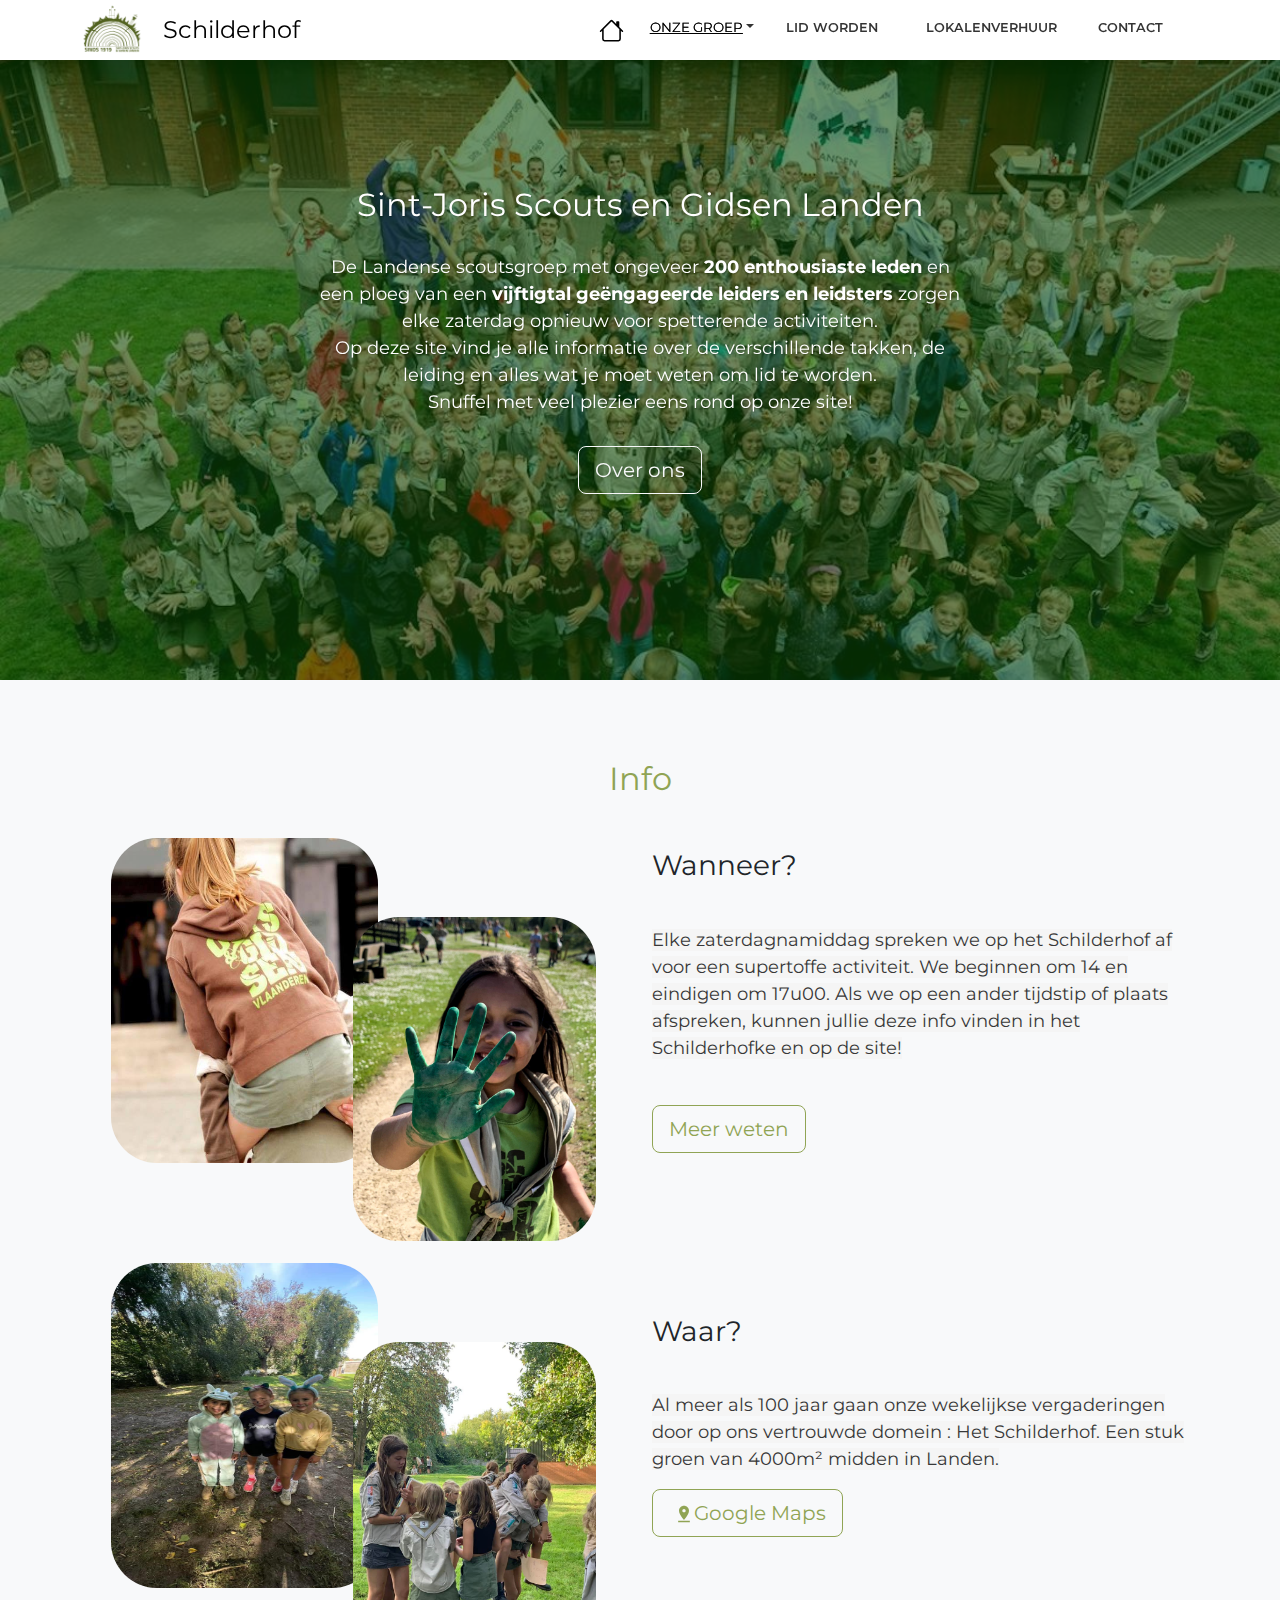
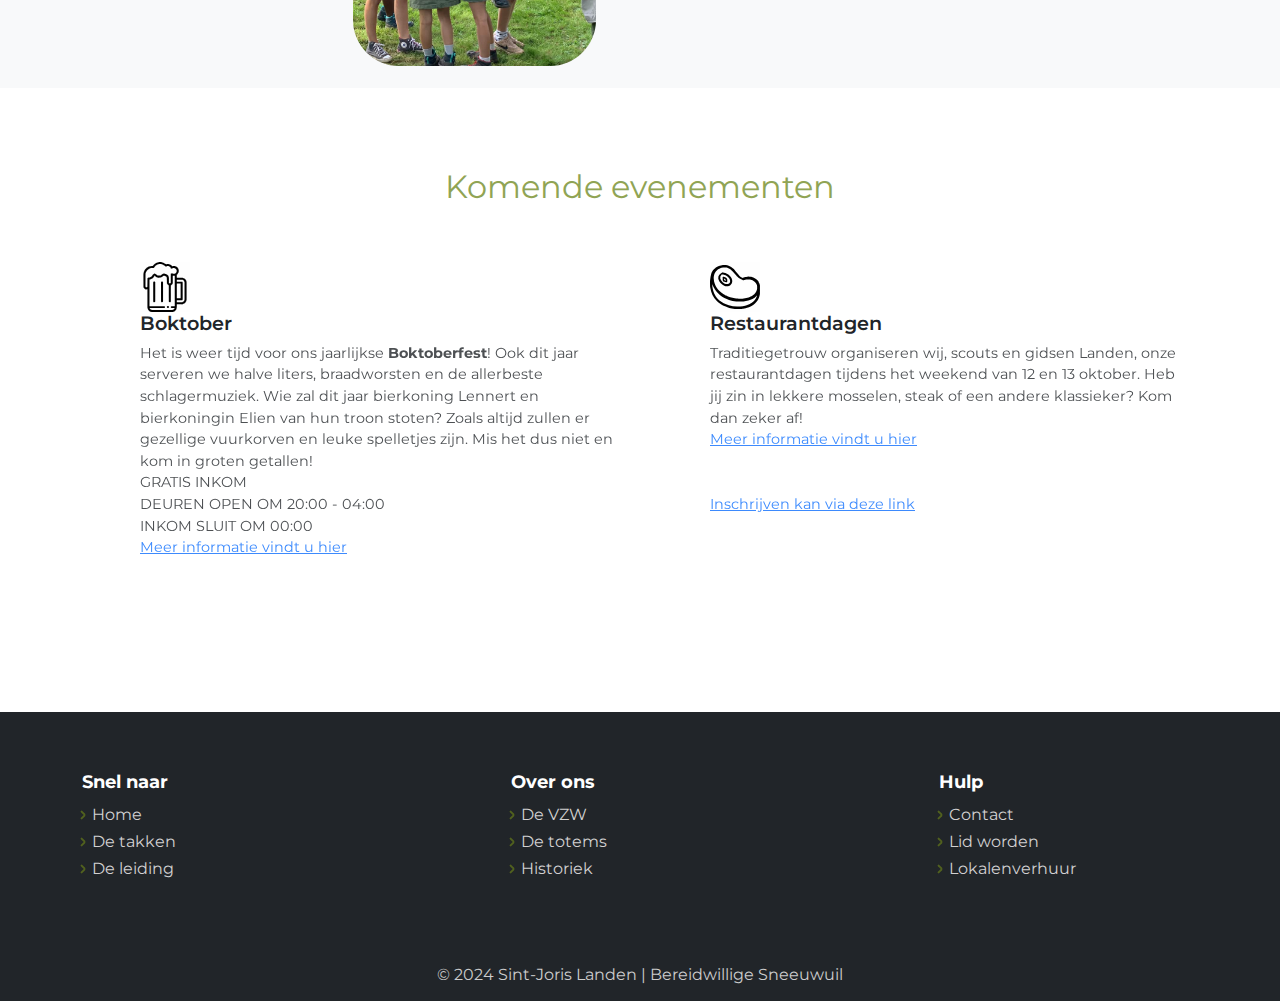
==== index.html @ 9e057d5a "Initial upload" ====
<!DOCTYPE html>
<html data-bs-theme="light" lang="en">

<head>
    <meta charset="utf-8">
    <meta name="viewport" content="width=device-width, initial-scale=1, maximum-scale=1, user-scalable=no">

    <title>Home - Schilderhof</title>
    <meta name="description" content="Landense Sint-Joris scouts">
    <link rel="icon" type="image/png" sizes="512x512" href="assets/img/Logos/cropped-Pictogram-site-groen-transparant-vierkant-2.png">
    <link rel="icon" type="image/png" sizes="512x512" href="assets/img/Logos/cropped-Pictogram-site-groen-transparant-vierkant-2.png">
    <link rel="stylesheet" href="assets/bootstrap/css/bootstrap.min.css">
    <link rel="stylesheet" href="assets/css/Montserrat.css">
    <link rel="stylesheet" href="assets/css/baguetteBox.min.css">
    <link rel="stylesheet" href="assets/css/schilderhof.css">
    <link rel="stylesheet" href="assets/css/vanilla-zoom.min.css">
</head>

<body>
    <nav class="navbar navbar-expand-lg fixed-top bg-body clean-navbar" style="width: 100%;">
        <div class="container"><button data-bs-toggle="collapse" class="navbar-toggler" data-bs-target="#navcol-1"><span class="visually-hidden">Toggle navigation</span><span class="navbar-toggler-icon"></span></button>
            <div class="collapse navbar-collapse d-flex flex-row m-auto align-items-xl-center" id="navcol-1" style="width: 99%;"><img id="logo" src="assets/img/Logos/cropped-Pictogram-site-groen-transparant-vierkant-2.png" width="71" height="60" style="width: 60px;height: 60px;"><a class="navbar-brand logo" href="index.html" id="Brand" style="padding-right: 0px;margin-right: 34px;padding-left: 6px;margin-left: 15px;">Schilderhof</a>
                <ul class="navbar-nav ms-auto">
                    <li class="nav-item" style="padding-right: 24px;transform: translateX(18px);"><a class="nav-link active" href="index.html">
                        <svg xmlns="http://www.w3.org/2000/svg" width="25" height="25" fill="currentColor" class="bi bi-house" viewBox="0 0 16 16">
                            <path d="M8.707 1.5a1 1 0 0 0-1.414 0L.646 8.146a.5.5 0 0 0 .708.708L2 8.207V13.5A1.5 1.5 0 0 0 3.5 15h9a1.5 1.5 0 0 0 1.5-1.5V8.207l.646.647a.5.5 0 0 0 .708-.708L13 5.793V2.5a.5.5 0 0 0-.5-.5h-1a.5.5 0 0 0-.5.5v1.293zM13 7.207V13.5a.5.5 0 0 1-.5.5h-9a.5.5 0 0 1-.5-.5V7.207l5-5z"/>
                        </svg> </a></li>

                    <li class="nav-item text-center d-flex align-items-xl-start" style="width: 140px;font-family: Montserrat, sans-serif;padding-right: 0px;text-shadow: 0px 0px rgb(0,0,0);">
                        <div class="nav-item dropdown" style="padding-right: 0px;"><a class="dropdown-toggle text-center pe-xl-0" aria-expanded="false" data-bs-toggle="dropdown" href="#" style="color: var(--bs-navbar-hover-color);width: 120px;height: 35.1875px;display: block;padding: 8px;font-family: Montserrat, sans-serif;text-shadow: 0px 0px var(--bs-navbar-active-color);--bs-body-font-weight: 400;">ONZE GROEP</a>
                            <div class="dropdown-menu"><a class="dropdown-item" href="over-ons.html">De groep</a><a class="dropdown-item" href="takken.html">De takken</a><a class="dropdown-item" href="leiding.html">De leiding</a><a class="dropdown-item" href="DeVZW.html">De VZW</a><a class="dropdown-item" href="historiek.html" style="color: rgb(33, 37, 41);">Historiek</a><a class="dropdown-item" href="totems.html">De Totems</a></div>
                        </div>
                    </li>
                    <li class="nav-item text-center" style="width: 140px;padding-right: 0px;"><a class="nav-link text-center d-flex" href="lidWorden.html" style="color: var(--bs-navbar-hover-color);font-family: Montserrat, sans-serif;">Lid worden</a></li>
                    <li class="nav-item" style="width: 140px;padding-right: 0px;"><a class="nav-link" href="lokalenverhuur.html" style="color: var(--bs-navbar-hover-color);">Lokalenverhuur</a></li>
                    <li class="nav-item" style="width: 140px;padding-right: 0px;padding-left: 32px;"><a class="nav-link" href="contact.html" style="color: var(--bs-navbar-hover-color);">Contact</a></li>
                </ul>
            </div>
        </div>
    </nav>
    <main class="page">
        <section id="mainSectionWithImage" class="clean-block clean-hero hide" style="color: rgba(9,71,4,0.59);opacity: 1;filter: blur(0px);background: url('assets/img/scenery/groepsfoto.jpg'); background-size: cover">
            <div class="text">
                <h2>Sint-Joris Scouts en Gidsen Landen</h2>
                <p style="--bs-body-color: var(--bs-body-bg);">De Landense scoutsgroep met ongeveer&nbsp;<strong>200 enthousiaste leden</strong>&nbsp;en een ploeg van een&nbsp;<strong>vijftigtal geëngageerde leiders en leidsters</strong>&nbsp;zorgen elke zaterdag opnieuw voor spetterende activiteiten.<br>Op deze site vind je alle informatie over de verschillende takken, de leiding en alles wat je moet weten om lid te worden.<br> Snuffel met veel plezier eens rond op onze site!</p>
                <a id="overOns" class="btn btn-outline-light btn-lg" role="button" href="over-ons.html">Over ons</a>
                <a id="info" class="btn btn-outline-light btn-lg" role="button" href="de-groep.html">Meer informatie over de groep</a>
            </div>
        </section>
        <section class="clean-block clean-info dark">
            <div class="container">
                <div class="block-heading">
                    <h2 class="turnGreenLogo" style="border-color: rgba(9,71,4,0.59);">Info</h2>
                    <p></p>
                </div>
                <div class="row align-items-center">
                    <div class="col-md-6"><img width="267" height="325" class="hide" src="assets/img/Mensen/fotoOpMekaar.jpg" style="z-index: 0;transform: translateX(29px);border-radius: 46px;"><img src="assets/img/Mensen/fotoVerf.jpg" style="width: auto;height: 324px;z-index: 100;transform: translateX(4px) translateY(78px) translateZ(1000px);border-radius: 46px;"></div>
                    <div class="col-md-6">
                        <h3>Wanneer?</h3>
                        <div>
                            <p style="font-size: 18px;"><br><span style="color: rgb(56, 56, 56); background-color: rgb(245, 245, 245);">Elke zaterdagnamiddag spreken we op het Schilderhof af voor een supertoffe activiteit. We beginnen om 14 en eindigen om 17u00. Als we op een ander tijdstip of plaats afspreken, kunnen jullie deze info vinden in het Schilderhofke en op de site!</span><br><br></p>
                        </div><a class="btn btn-outline-primary btn-lg turnSmoothGreen" role="button" href="over-ons.html">Meer weten</a>
                    </div>
                </div>
            </div>
        </section>
        <section class="clean-block clean-info dark">
            <div class="container">
                <div class="row align-items-center">
                    <div class="col-md-6"><img width="267" height="325" src="assets/img/scenery/domein1.jpg" style="z-index: 0;transform: translateX(29px);border-radius: 46px;"><img src="assets/img/scenery/domein2.jpg" style="width: auto;height: 324px;z-index: 100;transform: translateX(4px) translateY(78px) translateZ(1000px);border-radius: 46px;"></div>
                    <div class="col-md-6">
                        <h3>Waar?</h3>
                        <div>
                            <p style="font-size: 18px;"><br><span style="color: rgb(56, 56, 56); background-color: rgb(245, 245, 245);">Al meer als 100 jaar gaan onze wekelijkse vergaderingen door op ons vertrouwde domein : Het Schilderhof. Een stuk groen van 4000m² midden in Landen.</span></p>
                        </div><a class="btn btn-outline-primary btn-lg" role="button" href="https://maps.app.goo.gl/QR1M5pHHkNRDky6W9" target="_blank">&nbsp;<svg xmlns="http://www.w3.org/2000/svg" height="1em" viewBox="0 0 24 24" width="1em" fill="currentColor" style="transform: translateY(-1px);">
                                <path d="M0 0h24v24H0z" fill="none"></path>
                                <path d="M18 8c0-3.31-2.69-6-6-6S6 4.69 6 8c0 4.5 6 11 6 11s6-6.5 6-11zm-8 0c0-1.1.9-2 2-2s2 .9 2 2-.89 2-2 2c-1.1 0-2-.9-2-2zM5 20v2h14v-2H5z"></path>
                            </svg>Google Maps</a>
                    </div>
                </div>
            </div>
        </section>
        <section class="clean-block features">
            <div class="container">
                <div class="block-heading">
                    <h2 class="turnGreenLogo">Komende evenementen</h2>
                </div>
                <div class="row">
                    <div class="col-md-6 feature-box">
                        <div class="feature-icon-text">
                            <svg width="50" height="50" viewBox="0 0 512.000000 512.000000" xmlns="http://www.w3.org/2000/svg">
                                <g transform="translate(0.000000,512.000000) scale(0.100000,-0.100000)" fill="#fefefe" stroke="none">
                                    <path d="M0 2560 l0 -2560 590 0 590 0 0 9 c0 5 -15 12 -34 15 -19 4 -66 22
-104 42 l-70 34 -60 65 -61 64 -29 63 c-17 35 -35 90 -41 122 l-11 60 0 933 0
934 -37 -8 c-21 -4 -61 -7 -89 -6 l-52 1 -45 20 c-61 27 -123 86 -155 146
l-27 51 -3 655 -3 655 11 80 c15 105 57 226 111 322 l44 78 105 105 105 105
75 42 c135 76 300 122 442 123 l66 0 37 49 c56 77 174 181 260 230 86 50 207
96 278 106 26 4 47 11 47 16 l0 9 -970 0 -970 0 0 -2560z" />
                                    <path d="M2180 5111 c0 -5 21 -12 47 -16 63 -9 191 -57 262 -96 31 -17 85 -54
120 -82 l65 -50 62 16 c75 20 181 22 250 3 29 -7 79 -28 113 -46 l62 -33 60
-65 61 -65 74 13 74 13 80 -6 81 -5 75 -36 75 -36 64 -60 63 -61 31 -58 c17
-32 38 -89 47 -127 l16 -69 -6 -67 c-11 -119 -69 -240 -155 -323 l-41 -39 0
-158 0 -158 288 0 288 0 55 -16 c30 -9 80 -30 112 -47 l58 -30 59 -63 59 -63
29 -63 c17 -35 35 -90 41 -122 l11 -60 0 -881 0 -881 -11 -60 c-6 -32 -24 -87
-41 -122 l-29 -63 -59 -63 -59 -63 -58 -30 c-32 -17 -82 -38 -112 -47 l-55
-16 -288 0 -288 0 0 -168 c0 -93 -5 -195 -11 -228 -6 -32 -24 -87 -41 -122
l-29 -63 -61 -64 -60 -65 -70 -34 c-38 -20 -85 -38 -104 -42 -19 -3 -34 -10
-34 -15 l0 -9 885 0 885 0 0 2560 0 2560 -1470 0 -1470 0 0 -9z" />
                                    <path d="M1980 4920 c-213 -22 -402 -142 -524 -332 l-36 -58 -23 -4 c-12 -3
-80 -7 -152 -9 l-130 -5 -80 -26 c-44 -14 -109 -42 -144 -63 -83 -49 -195
-161 -244 -244 -21 -35 -50 -100 -65 -144 l-27 -80 -3 -687 -3 -687 30 -33 29
-33 51 0 51 0 27 28 28 27 5 440 5 440 26 26 27 26 93 14 94 14 71 35 71 34
51 51 c28 28 70 82 93 121 l42 71 39 26 39 25 55 5 55 5 43 -17 c24 -9 74 -41
112 -71 38 -31 94 -65 124 -77 l55 -22 95 0 95 0 55 22 c31 12 83 44 115 72
33 28 78 59 100 70 l40 20 86 0 86 0 75 -19 c42 -11 99 -32 128 -46 104 -53
176 -154 199 -279 l11 -60 0 -253 0 -254 14 -28 c35 -67 147 -67 182 0 l14 28
0 443 0 443 13 25 c7 14 27 33 46 42 l33 16 66 -25 67 -25 90 4 91 4 46 27
c25 15 64 48 87 73 l41 47 15 50 c18 62 19 149 1 200 -32 87 -104 159 -191
187 -22 8 -70 13 -107 13 l-67 -1 -70 -32 -69 -32 -30 7 c-36 7 -55 27 -76 78
-9 21 -30 56 -46 78 l-31 38 -64 32 -64 31 -75 0 -74 0 -57 -26 c-32 -14 -70
-26 -85 -26 l-28 0 -82 74 -82 75 -67 35 c-120 63 -269 90 -411 76z" />
                                    <path d="M3348 3335 l-3 -390 -24 -45 c-30 -57 -86 -116 -133 -141 l-38 -19 0
-823 0 -822 -13 -24 c-6 -14 -27 -34 -46 -45 l-34 -20 -36 20 c-19 10 -41 30
-48 44 l-13 25 0 822 0 823 -37 19 c-48 25 -104 84 -134 141 l-24 45 -5 305
-5 305 -20 40 c-35 70 -119 108 -263 119 l-72 5 -58 -50 c-63 -56 -168 -110
-252 -130 -30 -7 -91 -13 -135 -13 l-80 0 -75 23 c-86 26 -154 63 -224 121
l-48 40 -27 0 -26 0 -25 -47 c-13 -27 -63 -86 -110 -133 l-85 -86 -70 -36
c-65 -33 -133 -58 -197 -72 l-28 -6 0 -1370 0 -1370 766 0 766 0 29 -29 29
-29 0 -32 0 -32 -29 -29 -29 -29 -756 0 -756 0 0 -18 c0 -10 14 -40 32 -67
l32 -48 44 -28 c25 -16 61 -34 81 -41 l36 -13 1065 0 1065 0 40 18 c22 10 57
30 77 44 42 28 98 106 98 135 l0 18 -161 0 -161 0 -29 29 -29 29 0 32 0 32 29
29 29 29 171 0 171 0 0 1568 0 1567 -109 0 -110 0 -3 -390z m-1832 -259 l34
-34 0 -973 0 -974 -13 -24 c-6 -14 -27 -34 -46 -45 l-34 -20 -36 20 c-19 10
-41 30 -48 44 l-13 25 0 974 0 973 34 34 34 34 27 0 27 0 34 -34z m800 0 l34
-34 0 -973 0 -974 -13 -24 c-6 -14 -27 -34 -46 -45 l-34 -20 -36 20 c-19 10
-41 30 -48 44 l-13 25 0 974 0 973 34 34 34 34 27 0 27 0 34 -34z m605 -2505
l29 -29 0 -34 0 -34 -21 -23 c-11 -12 -32 -26 -45 -31 l-24 -10 -24 10 c-13 5
-34 19 -45 31 l-21 23 0 34 0 34 29 29 29 29 32 0 32 0 29 -29z" />
                                    <path d="M3760 3211 l0 -111 266 0 265 0 20 -10 c10 -6 26 -24 34 -40 l15 -29
0 -866 0 -866 -15 -29 c-8 -16 -24 -34 -34 -40 l-20 -10 -265 0 -266 0 0 -111
0 -111 288 4 287 3 67 33 67 33 32 40 c17 22 40 62 50 89 l19 50 0 915 0 915
-19 50 c-10 27 -33 67 -50 89 l-32 40 -67 33 -67 33 -287 3 -288 4 0 -111z" />
                                    <path d="M3760 2155 l0 -765 205 0 205 0 0 765 0 765 -205 0 -205 0 0 -765z" />
                                </g>
                                <g transform="translate(0.000000,512.000000) scale(0.100000,-0.100000)" fill="#000000" stroke="none">
                                    <path d="M1875 5105 c-90 -20 -185 -57 -271 -106 -85 -49 -203 -153 -259 -230
l-37 -49 -66 0 c-142 -1 -307 -47 -442 -123 l-75 -42 -105 -105 -105 -105 -44
-78 c-54 -96 -96 -217 -111 -322 l-11 -80 3 -665 3 -665 27 -51 c31 -59 94
-119 152 -144 55 -25 132 -34 184 -22 l42 10 0 -932 0 -932 11 -60 c6 -32 24
-87 41 -122 l29 -63 59 -63 59 -63 58 -30 c32 -17 82 -38 112 -47 l55 -16
1081 0 1081 0 55 16 c30 9 80 30 112 47 l58 30 59 63 59 63 29 63 c17 35 35
90 41 122 6 33 11 135 11 228 l0 168 288 0 288 0 55 16 c30 9 80 30 112 47
l58 30 59 63 59 63 29 63 c17 35 35 90 41 122 l11 60 0 891 0 891 -11 60 c-6
32 -24 87 -41 122 l-29 63 -59 63 -59 63 -58 30 c-32 17 -82 38 -112 47 l-55
16 -288 0 -288 0 0 148 0 148 41 39 c53 51 100 124 128 199 l22 59 5 76 6 76
-16 69 c-9 38 -30 95 -47 127 l-31 58 -63 61 -64 60 -76 37 -76 36 -94 5 -95
5 -60 -12 -60 -12 -60 64 -59 64 -62 33 c-82 44 -148 60 -245 60 l-80 0 -52
-15 -52 -16 -62 49 c-114 89 -240 148 -380 177 l-69 15 -117 -1 c-64 -1 -144
-7 -177 -14z m365 -216 c41 -11 104 -36 141 -55 l67 -35 82 -75 82 -74 38 0
38 0 56 26 56 25 66 0 67 0 63 -31 63 -31 30 -38 c17 -21 39 -58 49 -82 11
-24 26 -50 35 -57 8 -7 31 -16 51 -19 l37 -6 69 32 69 32 59 1 c32 0 76 -5 98
-12 117 -38 202 -152 204 -271 0 -25 -7 -68 -15 -96 l-15 -50 -41 -47 c-23
-25 -61 -58 -86 -73 l-46 -26 -78 -5 -79 -5 -75 28 -75 27 -37 -19 c-21 -10
-43 -29 -50 -43 l-13 -25 0 -443 0 -443 -14 -28 c-14 -26 -53 -51 -81 -51 -28
0 -67 25 -81 51 l-14 28 0 254 0 253 -11 60 c-23 125 -95 226 -199 279 -29 14
-86 35 -128 46 l-75 19 -96 0 -96 0 -40 -20 c-22 -11 -67 -42 -100 -70 -32
-28 -84 -60 -115 -72 l-55 -22 -85 0 -85 0 -55 22 c-30 12 -86 46 -124 77 -38
30 -88 62 -112 71 l-43 16 -64 -4 -65 -4 -39 -26 -40 -26 -42 -71 c-23 -39
-65 -93 -93 -121 l-51 -51 -71 -34 -71 -35 -94 -14 -93 -14 -27 -26 -26 -26
-5 -440 -5 -440 -28 -27 -27 -28 -41 0 -41 0 -29 33 -30 33 3 677 3 677 27 80
c38 112 91 197 174 279 83 84 169 137 279 173 l80 26 130 3 c72 2 140 6 152 9
l23 5 36 58 c70 110 166 199 273 255 81 43 165 68 251 76 91 9 163 3 250 -20z
m1320 -2731 l0 -1558 -171 0 -171 0 -29 -29 -29 -29 0 -42 0 -42 29 -29 29
-29 161 0 c89 0 161 -4 161 -8 0 -5 -14 -29 -30 -54 -32 -48 -79 -85 -145
-115 l-40 -18 -1055 0 -1055 0 -36 13 c-20 7 -56 25 -81 41 l-44 28 -32 48
c-18 27 -32 52 -32 57 l0 8 756 0 756 0 29 29 29 29 0 42 0 42 -29 29 -29 29
-766 0 -766 0 0 1360 0 1360 28 6 c64 14 132 39 197 72 l70 36 85 86 c47 47
97 106 110 133 l25 47 16 0 c9 0 39 -18 65 -40 70 -58 138 -95 224 -121 l75
-23 90 0 c50 0 115 6 145 13 84 20 191 75 250 128 l53 47 66 -2 c80 -3 155
-24 202 -54 19 -13 43 -41 54 -63 l20 -40 5 -305 5 -305 24 -45 c30 -57 86
-116 134 -141 l37 -19 0 -823 0 -822 13 -25 c7 -14 28 -34 48 -44 l35 -19 27
7 c14 3 39 17 54 30 l28 24 3 836 2 836 38 19 c47 25 103 84 133 141 l24 45 3
390 3 390 100 0 99 0 0 -1557z m832 1114 l67 -33 32 -40 c17 -22 40 -62 50
-89 l19 -50 0 -905 0 -905 -19 -50 c-10 -27 -33 -67 -50 -89 l-32 -40 -67 -33
-67 -33 -277 -3 -278 -4 0 101 0 101 266 0 265 0 20 10 c10 6 26 24 34 40 l15
29 0 876 0 876 -15 29 c-8 16 -24 34 -34 40 l-20 10 -265 0 -266 0 0 101 0
101 278 -4 277 -3 67 -33z m-232 -1117 l0 -755 -195 0 -195 0 0 755 0 755 195
0 195 0 0 -755z" />
                                    <path d="M1384 3086 l-34 -34 2 -997 3 -997 28 -24 c15 -13 40 -27 54 -30 l27
-7 35 19 c20 10 41 30 48 44 l13 25 0 984 0 983 -34 34 -34 34 -37 0 -37 0
-34 -34z" />
                                    <path d="M2184 3086 l-34 -34 2 -997 3 -997 28 -24 c15 -13 40 -27 54 -30 l27
-7 35 19 c20 10 41 30 48 44 l13 25 0 984 0 983 -34 34 -34 34 -37 0 -37 0
-34 -34z" />
                                    <path d="M2789 581 l-29 -29 0 -45 0 -44 26 -26 c46 -46 108 -44 153 4 l21 23
0 44 0 44 -29 29 -29 29 -42 0 -42 0 -29 -29z" />
                                </g>
                                <g transform="translate(0.000000,512.000000) scale(0.100000,-0.100000)" fill="#7e7e7e" stroke="none">
                                    <path d="M1808 5083 c7 -3 16 -2 19 1 4 3 -2 6 -13 5 l-19 -1 13 -5z" />
                                    <path d="M2298 5083 c7 -3 16 -2 19 1 4 3 -2 6 -13 5 l-19 -1 13 -5z" />
                                    <path d="M1748 5063 c7 -3 16 -2 19 1 4 3 -2 6 -13 5 l-19 -1 13 -5z" />
                                    <path d="M1700 5050 l-15 -10 18 0 c9 0 17 5 17 10 0 12 -1 12 -20 0z" />
                                    <path d="M1868 4893 c7 -3 16 -2 19 1 4 3 -2 6 -13 5 l-19 -1 13 -5z" />
                                    <path d="M2978 4893 c7 -3 16 -2 19 1 4 3 -2 6 -13 5 l-19 -1 13 -5z" />
                                    <path d="M2667 4879 c7 -7 15 -10 18 -7 3 3 -2 9 -12 12 l-18 7 12 -12z" />
                                    <path d="M1808 4873 c7 -3 16 -2 19 1 4 3 -2 6 -13 5 l-19 -1 13 -5z" />
                                    <path d="M1414 4848 l-19 -23 23 19 c21 18 27 26 19 26 -2 0 -12 -10 -23 -22z" />
                                    <path d="M2410 4826 c0 -2 7 -9 15 -16 l15 -12 0 10 c0 5 -7 12 -15 16 -8 3
-15 4 -15 2z" />
                                    <path d="M3180 4796 c0 -2 8 -10 18 -17 l17 -14 -14 18 c-13 16 -21 21 -21 13z" />
                                    <path d="M1238 4713 c12 -2 32 -2 45 0 12 2 2 4 -23 4 -25 0 -35 -2 -22 -4z" />
                                    <path d="M3388 4703 c7 -3 16 -2 19 1 4 3 -2 6 -13 5 l-19 -1 13 -5z" />
                                    <path d="M3528 4703 c7 -3 16 -2 19 1 4 3 -2 6 -13 5 l-19 -1 13 -5z" />
                                    <path d="M1058 4693 c7 -3 16 -2 19 1 4 3 -2 6 -13 5 l-19 -1 13 -5z" />
                                    <path d="M2970 4686 c0 -2 7 -6 15 -10 8 -3 15 -1 15 4 0 6 -7 10 -15 10 -8 0
-15 -2 -15 -4z" />
                                    <path d="M2590 4676 c0 -2 7 -9 15 -16 l15 -12 0 10 c0 5 -7 12 -15 16 -8 3
-15 4 -15 2z" />
                                    <path d="M2678 4653 c7 -3 16 -2 19 1 4 3 -2 6 -13 5 l-19 -1 13 -5z" />
                                    <path d="M880 4640 c-8 -5 -12 -11 -9 -14 2 -3 11 -1 19 4 8 5 12 11 9 14 -2
3 -11 1 -19 -4z" />
                                    <path d="M3830 4546 c0 -2 8 -10 18 -17 l17 -14 -14 18 c-13 16 -21 21 -21 13z" />
                                    <path d="M1218 4513 c7 -3 16 -2 19 1 4 3 -2 6 -13 5 l-19 -1 13 -5z" />
                                    <path d="M1278 4513 c6 -2 18 -2 25 0 6 3 1 5 -13 5 -14 0 -19 -2 -12 -5z" />
                                    <path d="M1388 4513 c7 -3 16 -2 19 1 4 3 -2 6 -13 5 l-19 -1 13 -5z" />
                                    <path d="M649 4483 l-14 -18 18 14 c9 7 17 15 17 17 0 8 -8 3 -21 -13z" />
                                    <path d="M3330 4480 c0 -5 7 -7 15 -4 8 4 15 8 15 10 0 2 -7 4 -15 4 -8 0 -15
-4 -15 -10z" />
                                    <path d="M3180 4460 c0 -8 50 -24 56 -18 2 2 -10 9 -26 15 -17 6 -30 8 -30 3z" />
                                    <path d="M890 4420 c-8 -5 -12 -12 -9 -15 4 -3 12 1 19 10 14 17 11 19 -10 5z" />
                                    <path d="M829 4373 l-14 -18 18 14 c9 7 17 15 17 17 0 8 -8 3 -21 -13z" />
                                    <path d="M3761 4214 l1 -19 5 13 c3 7 2 16 -1 19 -3 4 -6 -2 -5 -13z" />
                                    <path d="M3751 4134 l1 -19 5 13 c3 7 2 16 -1 19 -3 4 -6 -2 -5 -13z" />
                                    <path d="M3941 4074 l1 -19 5 13 c3 7 2 16 -1 19 -3 4 -6 -2 -5 -13z" />
                                    <path d="M371 4004 l1 -19 5 13 c3 7 2 16 -1 19 -3 4 -6 -2 -5 -13z" />
                                    <path d="M561 3934 l1 -19 5 13 c3 7 2 16 -1 19 -3 4 -6 -2 -5 -13z" />
                                    <path d="M3328 3933 c7 -3 16 -2 19 1 4 3 -2 6 -13 5 l-19 -1 13 -5z" />
                                    <path d="M1438 3903 c7 -3 16 -2 19 1 4 3 -2 6 -13 5 l-19 -1 13 -5z" />
                                    <path d="M2628 3883 c7 -3 16 -2 19 1 4 3 -2 6 -13 5 l-19 -1 13 -5z" />
                                    <path d="M2259 3853 l-14 -18 18 14 c9 7 17 15 17 17 0 8 -8 3 -21 -13z" />
                                    <path d="M3155 3435 c0 -242 1 -340 2 -217 2 123 2 321 0 440 -1 119 -2 19 -2
-223z" />
                                    <path d="M555 3220 c0 -344 1 -484 2 -312 2 171 2 453 0 625 -1 171 -2 31 -2
-313z" />
                                    <path d="M355 3220 c0 -338 1 -477 2 -307 2 169 2 445 0 615 -1 169 -2 30 -2
-308z" />
                                    <path d="M3762 3663 c2 -161 6 -143 10 50 2 59 0 107 -4 107 -5 0 -7 -71 -6
-157z" />
                                    <path d="M3352 3368 c1 -200 4 -307 5 -238 7 315 7 600 1 600 -5 0 -7 -163 -6
-362z" />
                                    <path d="M3558 2728 c1 -552 3 -1257 5 -1568 1 -311 3 140 5 1003 1 862 -1
1567 -5 1567 -5 0 -7 -451 -5 -1002z" />
                                    <path d="M2886 3705 c4 -8 11 -15 16 -15 l10 0 -12 15 c-7 8 -14 15 -16 15 -2
0 -1 -7 2 -15z" />
                                    <path d="M2640 3670 c0 -5 4 -10 10 -10 5 0 26 -14 47 -32 l38 -32 -30 33
c-16 18 -38 37 -47 42 l-18 10 0 -11z" />
                                    <path d="M2906 3665 c4 -8 8 -15 10 -15 2 0 4 7 4 15 0 8 -4 15 -10 15 -5 0
-7 -7 -4 -15z" />
                                    <path d="M2190 3570 l-15 -10 18 0 c9 0 17 5 17 10 0 12 -1 12 -20 0z" />
                                    <path d="M2098 3533 c7 -3 16 -2 19 1 4 3 -2 6 -13 5 l-19 -1 13 -5z" />
                                    <path d="M2048 3523 c7 -3 16 -2 19 1 4 3 -2 6 -13 5 l-19 -1 13 -5z" />
                                    <path d="M4378 3493 c7 -3 16 -2 19 1 4 3 -2 6 -13 5 l-19 -1 13 -5z" />
                                    <path d="M2754 3235 c0 -126 2 -177 3 -112 2 65 2 168 0 230 -1 62 -3 9 -3
-118z" />
                                    <path d="M2954 3220 c0 -124 2 -174 3 -112 2 61 2 163 0 225 -1 61 -3 11 -3
-113z" />
                                    <path d="M765 3020 c0 -228 1 -322 2 -208 2 115 2 301 0 415 -1 115 -2 21 -2
-207z" />
                                    <path d="M4620 3356 c0 -2 8 -10 18 -17 l17 -14 -14 18 c-13 16 -21 21 -21 13z" />
                                    <path d="M1048 3343 c7 -3 16 -2 19 1 4 3 -2 6 -13 5 l-19 -1 13 -5z" />
                                    <path d="M962 1963 c2 -753 4 -1147 5 -878 7 1296 7 2245 1 2245 -5 0 -7 -615
-6 -1367z" />
                                    <path d="M3764 3210 c0 -58 1 -81 3 -52 2 28 2 76 0 105 -2 28 -3 5 -3 -53z" />
                                    <path d="M4660 3306 c0 -2 8 -10 18 -17 l17 -14 -14 18 c-13 16 -21 21 -21 13z" />
                                    <path d="M4370 3286 c0 -2 7 -6 15 -10 8 -3 15 -1 15 4 0 6 -7 10 -15 10 -8 0
-15 -2 -15 -4z" />
                                    <path d="M4716 3205 c4 -8 8 -15 10 -15 2 0 4 7 4 15 0 8 -4 15 -10 15 -5 0
-7 -7 -4 -15z" />
                                    <path d="M4288 3103 c7 -3 16 -2 19 1 4 3 -2 6 -13 5 l-19 -1 13 -5z" />
                                    <path d="M1355 2065 c0 -533 1 -750 2 -482 2 269 2 705 0 970 -1 265 -2 46 -2
-488z" />
                                    <path d="M1555 2065 c0 -533 1 -750 2 -482 2 269 2 705 0 970 -1 265 -2 46 -2
-488z" />
                                    <path d="M2155 2065 c0 -533 1 -750 2 -482 2 269 2 705 0 970 -1 265 -2 46 -2
-488z" />
                                    <path d="M2355 2065 c0 -533 1 -750 2 -482 2 269 2 705 0 970 -1 265 -2 46 -2
-488z" />
                                    <path d="M4565 2155 c0 -484 1 -683 2 -443 2 240 2 636 0 880 -1 244 -2 47 -2
-437z" />
                                    <path d="M4365 2155 c0 -478 1 -676 2 -438 2 237 2 629 0 870 -1 241 -2 47 -2
-432z" />
                                    <path d="M4765 2155 c0 -478 1 -676 2 -438 2 237 2 629 0 870 -1 241 -2 47 -2
-432z" />
                                    <path d="M3765 2155 c0 -418 1 -588 2 -377 2 211 2 553 0 760 -1 207 -2 35 -2
-383z" />
                                    <path d="M4165 2155 c0 -418 1 -588 2 -377 2 211 2 553 0 760 -1 207 -2 35 -2
-383z" />
                                    <path d="M2810 2836 c0 -2 8 -10 18 -17 l17 -14 -14 18 c-13 16 -21 21 -21 13z" />
                                    <path d="M2948 2213 c1 -291 3 -661 5 -823 1 -162 3 75 5 528 1 452 -1 822 -5
822 -5 0 -7 -237 -5 -527z" />
                                    <path d="M3152 1918 c2 -453 4 -690 5 -528 7 771 7 1350 1 1350 -5 0 -7 -370
-6 -822z" />
                                    <path d="M430 2416 c0 -2 8 -10 18 -17 l17 -14 -14 18 c-13 16 -21 21 -21 13z" />
                                    <path d="M758 1743 c1 -329 3 -746 5 -928 1 -181 3 87 5 598 1 510 -1 927 -5
927 -5 0 -7 -269 -5 -597z" />
                                    <path d="M4551 1224 l1 -19 5 13 c3 7 2 16 -1 19 -3 4 -6 -2 -5 -13z" />
                                    <path d="M3764 1100 c0 -58 1 -81 3 -52 2 28 2 76 0 105 -2 28 -3 5 -3 -53z" />
                                    <path d="M4716 1105 c-3 -8 -1 -15 4 -15 6 0 10 7 10 15 0 8 -2 15 -4 15 -2 0
-6 -7 -10 -15z" />
                                    <path d="M1536 1065 c-3 -8 -1 -15 4 -15 6 0 10 7 10 15 0 8 -2 15 -4 15 -2 0
-6 -7 -10 -15z" />
                                    <path d="M2336 1065 c-3 -8 -1 -15 4 -15 6 0 10 7 10 15 0 8 -2 15 -4 15 -2 0
-6 -7 -10 -15z" />
                                    <path d="M3136 1065 c-3 -8 -1 -15 4 -15 6 0 10 7 10 15 0 8 -2 15 -4 15 -2 0
-6 -7 -10 -15z" />
                                    <path d="M4390 1035 l-25 -14 15 0 c18 -1 46 16 40 23 -3 2 -16 -2 -30 -9z" />
                                    <path d="M4669 1013 l-14 -18 18 14 c9 7 17 15 17 17 0 8 -8 3 -21 -13z" />
                                    <path d="M4629 963 l-14 -18 18 14 c9 7 17 15 17 17 0 8 -8 3 -21 -13z" />
                                    <path d="M4589 923 l-14 -18 18 14 c9 7 17 15 17 17 0 8 -8 3 -21 -13z" />
                                    <path d="M4378 813 c7 -3 16 -2 19 1 4 3 -2 6 -13 5 l-19 -1 13 -5z" />
                                    <path d="M3764 645 c0 -88 2 -123 3 -77 2 46 2 118 0 160 -1 42 -3 5 -3 -83z" />
                                    <path d="M2760 466 c0 -2 7 -9 15 -16 l15 -13 -6 17 c-3 9 -10 16 -15 16 -5 0
-9 -2 -9 -4z" />
                                    <path d="M3185 430 c10 -11 20 -20 23 -20 3 0 -3 9 -13 20 -10 11 -20 20 -23
20 -3 0 3 -9 13 -20z" />
                                    <path d="M800 305 c0 -8 4 -15 10 -15 5 0 7 7 4 15 -4 8 -8 15 -10 15 -2 0 -4
-7 -4 -15z" />
                                    <path d="M3716 305 c-3 -8 -1 -15 4 -15 6 0 10 7 10 15 0 8 -2 15 -4 15 -2 0
-6 -7 -10 -15z" />
                                    <path d="M1110 240 c0 -9 39 -25 46 -18 2 3 -7 10 -21 16 l-25 12 0 -10z" />
                                    <path d="M3400 240 c-8 -5 -12 -11 -9 -14 2 -3 11 -1 19 4 8 5 12 11 9 14 -2
3 -11 1 -19 -4z" />
                                    <path d="M840 226 c0 -2 8 -10 18 -17 l17 -14 -14 18 c-13 16 -21 21 -21 13z" />
                                    <path d="M3669 213 l-14 -18 18 14 c16 13 21 21 13 21 -2 0 -10 -8 -17 -17z" />
                                    <path d="M880 176 c0 -2 8 -10 18 -17 l17 -14 -14 18 c-13 16 -21 21 -21 13z" />
                                    <path d="M3629 163 l-14 -18 18 14 c16 13 21 21 13 21 -2 0 -10 -8 -17 -17z" />
                                    <path d="M3589 123 l-14 -18 18 14 c16 13 21 21 13 21 -2 0 -10 -8 -17 -17z" />
                                    <path d="M3378 13 c7 -3 16 -2 19 1 4 3 -2 6 -13 5 l-19 -1 13 -5z" />
                                </g>
                                <g transform="translate(0.000000,512.000000) scale(0.100000,-0.100000)" fill="#ececec" stroke="none">
                                    <path d="M1925 5110 l-6 -10 15 6 c18 7 21 14 7 14 -6 0 -13 -4 -16 -10z" />
                                    <path d="M1825 5090 l-6 -10 15 6 c18 7 21 14 7 14 -6 0 -13 -4 -16 -10z" />
                                    <path d="M2270 5096 c0 -2 7 -7 16 -10 l15 -6 -6 10 c-6 10 -25 14 -25 6z" />
                                    <path d="M1710 5049 c0 -5 5 -7 10 -4 6 3 10 8 10 11 0 2 -4 4 -10 4 -5 0 -10
-5 -10 -11z" />
                                    <path d="M2495 5000 c3 -5 11 -10 16 -10 6 0 7 5 4 10 -3 6 -11 10 -16 10 -6
0 -7 -4 -4 -10z" />
                                    <path d="M1540 4960 c-14 -11 -20 -20 -15 -20 6 0 21 9 35 20 14 11 21 20 15
20 -5 0 -21 -9 -35 -20z" />
                                    <path d="M2545 4970 c3 -5 11 -10 16 -10 6 0 7 5 4 10 -3 6 -11 10 -16 10 -6
0 -7 -4 -4 -10z" />
                                    <path d="M1485 4920 c-3 -5 -2 -10 4 -10 5 0 13 5 16 10 3 6 2 10 -4 10 -5 0
-13 -4 -16 -10z" />
                                    <path d="M2028 4913 c7 -3 16 -2 19 1 4 3 -2 6 -13 5 l-19 -1 13 -5z" />
                                    <path d="M2078 4913 c6 -2 18 -2 25 0 6 3 1 5 -13 5 -14 0 -19 -2 -12 -5z" />
                                    <path d="M2625 4910 c3 -5 11 -10 16 -10 6 0 7 5 4 10 -3 6 -11 10 -16 10 -6
0 -7 -4 -4 -10z" />
                                    <path d="M1890 4900 l-15 -10 12 0 c6 0 15 5 18 10 8 12 4 12 -15 0z" />
                                    <path d="M2217 4899 c7 -7 15 -10 18 -7 3 3 -2 9 -12 12 l-18 7 12 -12z" />
                                    <path d="M3025 4880 c3 -5 11 -10 16 -10 6 0 7 5 4 10 -3 6 -11 10 -16 10 -6
0 -7 -4 -4 -10z" />
                                    <path d="M3155 4810 c3 -5 11 -10 16 -10 6 0 7 5 4 10 -3 6 -11 10 -16 10 -6
0 -7 -4 -4 -10z" />
                                    <path d="M1367 4803 c-4 -3 -7 -11 -7 -17 l0 -10 12 12 c6 6 9 14 7 17 -3 3
-9 2 -12 -2z" />
                                    <path d="M2465 4780 c3 -5 11 -10 16 -10 6 0 7 5 4 10 -3 6 -11 10 -16 10 -6
0 -7 -4 -4 -10z" />
                                    <path d="M1580 4735 l-12 -15 10 0 c5 0 15 7 22 15 l12 15 -10 0 c-5 0 -15 -7
-22 -15z" />
                                    <path d="M2545 4710 c21 -22 44 -40 49 -40 6 0 -8 18 -29 40 -21 22 -44 40
-49 40 -6 0 8 -18 29 -40z" />
                                    <path d="M1155 4710 l-6 -10 15 6 c18 7 21 14 7 14 -6 0 -13 -4 -16 -10z" />
                                    <path d="M1085 4700 l-6 -10 15 6 c18 7 21 14 7 14 -6 0 -13 -4 -16 -10z" />
                                    <path d="M1540 4695 c-7 -9 -11 -18 -8 -20 3 -3 11 1 18 10 7 9 11 18 8 20 -3
3 -11 -1 -18 -10z" />
                                    <path d="M2843 4703 c4 -3 10 -3 14 0 3 4 0 7 -7 7 -7 0 -10 -3 -7 -7z" />
                                    <path d="M2878 4703 c7 -3 16 -2 19 1 4 3 -2 6 -13 5 l-19 -1 13 -5z" />
                                    <path d="M1035 4690 l-6 -10 15 6 c18 7 21 14 7 14 -6 0 -13 -4 -16 -10z" />
                                    <path d="M3303 4693 c-13 -2 -23 -9 -23 -14 l0 -10 23 6 c12 4 26 11 32 16 l9
9 -9 -1 c-6 -1 -20 -4 -32 -6z" />
                                    <path d="M3590 4697 c0 -3 15 -10 32 -16 18 -6 28 -7 23 -2 -12 10 -55 25 -55
18z" />
                                    <path d="M2990 4681 c0 -10 30 -24 37 -17 3 2 -5 9 -16 16 l-21 11 0 -10z" />
                                    <path d="M965 4670 c-3 -5 -2 -10 4 -10 5 0 13 5 16 10 3 6 2 10 -4 10 -5 0
-13 -4 -16 -10z" />
                                    <path d="M2610 4660 c0 -5 5 -10 11 -10 5 0 7 5 4 10 -3 6 -8 10 -11 10 -2 0
-4 -4 -4 -10z" />
                                    <path d="M890 4639 c0 -5 5 -7 10 -4 6 3 10 8 10 11 0 2 -4 4 -10 4 -5 0 -10
-5 -10 -11z" />
                                    <path d="M865 4630 c-3 -5 -1 -10 4 -10 6 0 11 5 11 10 0 6 -2 10 -4 10 -3 0
-8 -4 -11 -10z" />
                                    <path d="M805 4600 c-3 -5 -2 -10 4 -10 5 0 13 5 16 10 3 6 2 10 -4 10 -5 0
-13 -4 -16 -10z" />
                                    <path d="M3090 4601 c0 -5 5 -13 10 -16 6 -3 10 -2 10 4 0 5 -4 13 -10 16 -5
3 -10 2 -10 -4z" />
                                    <path d="M740 4560 c-14 -11 -20 -20 -15 -20 6 0 21 9 35 20 14 11 21 20 15
20 -5 0 -21 -9 -35 -20z" />
                                    <path d="M1425 4540 c-10 -11 -13 -20 -8 -20 13 0 38 29 31 35 -3 3 -13 -4
-23 -15z" />
                                    <path d="M685 4520 c-3 -5 -2 -10 4 -10 5 0 13 5 16 10 3 6 2 10 -4 10 -5 0
-13 -4 -16 -10z" />
                                    <path d="M1160 4510 l-15 -10 12 0 c6 0 15 5 18 10 8 12 4 12 -15 0z" />
                                    <path d="M1347 4509 c7 -7 15 -10 18 -7 3 3 -2 9 -12 12 l-18 7 12 -12z" />
                                    <path d="M3140 4514 c0 -14 41 -67 47 -60 3 2 0 11 -6 18 -7 7 -18 22 -26 33
-8 11 -15 15 -15 9z" />
                                    <path d="M3860 4515 c0 -5 9 -21 20 -35 11 -14 20 -20 20 -15 0 6 -9 21 -20
35 -11 14 -20 21 -20 15z" />
                                    <path d="M3373 4500 c-13 -5 -23 -11 -23 -14 0 -7 40 6 46 15 6 10 6 10 -23
-1z" />
                                    <path d="M3438 4503 c7 -3 16 -2 19 1 4 3 -2 6 -13 5 l-19 -1 13 -5z" />
                                    <path d="M3537 4500 c4 -4 19 -11 32 -15 l24 -7 -7 10 c-3 5 -17 12 -32 15
-14 2 -22 1 -17 -3z" />
                                    <path d="M1030 4480 l-15 -10 12 0 c6 0 15 5 18 10 8 12 4 12 -15 0z" />
                                    <path d="M3314 4475 c-10 -8 -14 -14 -9 -15 15 0 40 18 34 24 -3 3 -14 -1 -25
-9z" />
                                    <path d="M3620 4460 c14 -11 30 -20 35 -20 6 0 -1 9 -15 20 -14 11 -29 20 -35
20 -5 0 1 -9 15 -20z" />
                                    <path d="M3690 4401 c0 -5 5 -13 10 -16 6 -3 10 -2 10 4 0 5 -4 13 -10 16 -5
3 -10 2 -10 -4z" />
                                    <path d="M3920 4405 c1 -6 7 -21 16 -35 l15 -25 -7 25 c-3 14 -10 29 -15 35
l-9 9 0 -9z" />
                                    <path d="M547 4383 c-4 -3 -7 -11 -7 -17 l0 -10 12 12 c6 6 9 14 7 17 -3 3 -9
2 -12 -2z" />
                                    <path d="M795 4350 c-3 -5 -2 -10 4 -10 5 0 13 5 16 10 3 6 2 10 -4 10 -5 0
-13 -4 -16 -10z" />
                                    <path d="M506 4324 c-10 -14 -16 -28 -13 -30 2 -3 12 7 21 22 10 14 16 28 13
30 -2 3 -12 -7 -21 -22z" />
                                    <path d="M3956 4277 c3 -10 9 -15 12 -12 3 3 0 11 -7 18 l-12 12 7 -18z" />
                                    <path d="M717 4273 c-4 -3 -7 -11 -7 -17 l0 -10 12 12 c6 6 9 14 7 17 -3 3 -9
2 -12 -2z" />
                                    <path d="M467 4263 c-4 -3 -7 -11 -7 -17 l0 -10 12 12 c6 6 9 14 7 17 -3 3 -9
2 -12 -2z" />
                                    <path d="M427 4183 c-4 -3 -7 -11 -7 -17 l0 -10 12 12 c6 6 9 14 7 17 -3 3 -9
2 -12 -2z" />
                                    <path d="M3755 4159 c-4 -6 -5 -12 -2 -15 2 -3 7 2 10 11 7 17 1 20 -8 4z" />
                                    <path d="M3960 4160 c0 -7 3 -10 7 -7 3 4 3 10 0 14 -4 3 -7 0 -7 -7z" />
                                    <path d="M400 4116 c-15 -39 -12 -46 6 -13 9 16 13 31 10 34 -3 3 -10 -6 -16
-21z" />
                                    <path d="M3946 4093 l-7 -18 12 12 c7 7 10 15 7 18 -3 3 -9 -2 -12 -12z" />
                                    <path d="M597 4073 c-10 -16 -26 -86 -18 -77 11 12 32 76 27 81 -2 3 -6 1 -9
-4z" />
                                    <path d="M3717 4063 c-4 -3 -7 -11 -7 -17 l0 -10 12 12 c6 6 9 14 7 17 -3 3
-9 2 -12 -2z" />
                                    <path d="M375 4029 c-4 -6 -5 -12 -2 -15 2 -3 7 2 10 11 7 17 1 20 -8 4z" />
                                    <path d="M3670 4005 c-13 -14 -19 -25 -13 -25 12 0 48 38 41 45 -2 3 -15 -6
-28 -20z" />
                                    <path d="M3907 3993 c-4 -3 -7 -11 -7 -17 l0 -10 12 12 c6 6 9 14 7 17 -3 3
-9 2 -12 -2z" />
                                    <path d="M365 3979 c-4 -6 -5 -12 -2 -15 2 -3 7 2 10 11 7 17 1 20 -8 4z" />
                                    <path d="M566 3963 l-7 -18 12 12 c7 7 10 15 7 18 -3 3 -9 -2 -12 -12z" />
                                    <path d="M3237 3963 c-3 -5 5 -8 18 -8 13 0 21 3 18 8 -2 4 -10 7 -18 7 -8 0
-16 -3 -18 -7z" />
                                    <path d="M3615 3960 c-3 -5 -2 -10 4 -10 5 0 13 5 16 10 3 6 2 10 -4 10 -5 0
-13 -4 -16 -10z" />
                                    <path d="M3167 3923 c-4 -3 -7 -11 -7 -17 l0 -10 12 12 c6 6 9 14 7 17 -3 3
-9 2 -12 -2z" />
                                    <path d="M3525 3920 c-3 -5 -2 -10 4 -10 5 0 13 5 16 10 3 6 2 10 -4 10 -5 0
-13 -4 -16 -10z" />
                                    <path d="M355 3909 c-4 -6 -5 -12 -2 -15 2 -3 7 2 10 11 7 17 1 20 -8 4z" />
                                    <path d="M556 3903 l-7 -18 12 12 c7 7 10 15 7 18 -3 3 -9 -2 -12 -12z" />
                                    <path d="M3857 3913 c-4 -3 -7 -11 -7 -17 l0 -10 12 12 c6 6 9 14 7 17 -3 3
-9 2 -12 -2z" />
                                    <path d="M2540 3906 c0 -2 7 -7 16 -10 l15 -6 -6 10 c-6 10 -25 14 -25 6z" />
                                    <path d="M2275 3870 c-3 -5 -2 -10 4 -10 5 0 13 5 16 10 3 6 2 10 -4 10 -5 0
-13 -4 -16 -10z" />
                                    <path d="M1327 3843 c-4 -3 -7 -11 -7 -17 l0 -10 12 12 c6 6 9 14 7 17 -3 3
-9 2 -12 -2z" />
                                    <path d="M2775 3820 c3 -5 11 -10 16 -10 6 0 7 5 4 10 -3 6 -11 10 -16 10 -6
0 -7 -4 -4 -10z" />
                                    <path d="M3765 3820 c-3 -5 -2 -10 4 -10 5 0 13 5 16 10 3 6 2 10 -4 10 -5 0
-13 -4 -16 -10z" />
                                    <path d="M1695 3810 c3 -5 11 -10 16 -10 6 0 7 5 4 10 -3 6 -11 10 -16 10 -6
0 -7 -4 -4 -10z" />
                                    <path d="M2205 3810 c-3 -5 -2 -10 4 -10 5 0 13 5 16 10 3 6 2 10 -4 10 -5 0
-13 -4 -16 -10z" />
                                    <path d="M1297 3793 c-4 -3 -7 -11 -7 -17 l0 -10 12 12 c6 6 9 14 7 17 -3 3
-9 2 -12 -2z" />
                                    <path d="M2815 3790 c3 -5 11 -10 16 -10 6 0 7 5 4 10 -3 6 -11 10 -16 10 -6
0 -7 -4 -4 -10z" />
                                    <path d="M1735 3780 c3 -5 11 -10 16 -10 6 0 7 5 4 10 -3 6 -11 10 -16 10 -6
0 -7 -4 -4 -10z" />
                                    <path d="M2165 3780 c-3 -5 -2 -10 4 -10 5 0 13 5 16 10 3 6 2 10 -4 10 -5 0
-13 -4 -16 -10z" />
                                    <path d="M2850 3761 c0 -5 5 -13 10 -16 6 -3 10 -2 10 4 0 5 -4 13 -10 16 -5
3 -10 2 -10 -4z" />
                                    <path d="M1267 3743 c-4 -3 -7 -11 -7 -17 l0 -10 12 12 c6 6 9 14 7 17 -3 3
-9 2 -12 -2z" />
                                    <path d="M2085 3740 l-6 -10 15 6 c18 7 21 14 7 14 -6 0 -13 -4 -16 -10z" />
                                    <path d="M1481 3706 c2 -2 17 -6 32 -10 l29 -7 -7 11 c-3 5 -18 10 -32 10 -15
0 -24 -2 -22 -4z" />
                                    <path d="M2438 3703 c7 -3 16 -2 19 1 4 3 -2 6 -13 5 l-19 -1 13 -5z" />
                                    <path d="M1227 3693 c-4 -3 -7 -11 -7 -17 l0 -10 12 12 c6 6 9 14 7 17 -3 3
-9 2 -12 -2z" />
                                    <path d="M2900 3680 c0 -5 5 -10 11 -10 5 0 7 5 4 10 -3 6 -8 10 -11 10 -2 0
-4 -4 -4 -10z" />
                                    <path d="M2635 3670 c3 -5 8 -10 11 -10 2 0 4 5 4 10 0 6 -5 10 -11 10 -5 0
-7 -4 -4 -10z" />
                                    <path d="M1436 3634 c-10 -14 -16 -28 -13 -30 2 -3 12 7 21 22 10 14 16 28 13
30 -2 3 -12 -7 -21 -22z" />
                                    <path d="M1175 3640 c-3 -5 -2 -10 4 -10 5 0 13 5 16 10 3 6 2 10 -4 10 -5 0
-13 -4 -16 -10z" />
                                    <path d="M2315 3640 c-3 -5 -2 -10 4 -10 5 0 13 5 16 10 3 6 2 10 -4 10 -5 0
-13 -4 -16 -10z" />
                                    <path d="M2920 3631 c0 -5 5 -13 10 -16 6 -3 10 -2 10 4 0 5 -4 13 -10 16 -5
3 -10 2 -10 -4z" />
                                    <path d="M2255 3600 c-3 -5 -2 -10 4 -10 5 0 13 5 16 10 3 6 2 10 -4 10 -5 0
-13 -4 -16 -10z" />
                                    <path d="M1705 3570 c3 -5 11 -10 16 -10 6 0 7 5 4 10 -3 6 -11 10 -16 10 -6
0 -7 -4 -4 -10z" />
                                    <path d="M2200 3569 c0 -5 5 -7 10 -4 6 3 10 8 10 11 0 2 -4 4 -10 4 -5 0 -10
-5 -10 -11z" />
                                    <path d="M2730 3571 c0 -5 5 -13 10 -16 6 -3 10 -2 10 4 0 5 -4 13 -10 16 -5
3 -10 2 -10 -4z" />
                                    <path d="M2145 3550 c-3 -5 -2 -10 4 -10 5 0 13 5 16 10 3 6 2 10 -4 10 -5 0
-13 -4 -16 -10z" />
                                    <path d="M965 3530 l-6 -10 15 6 c18 7 21 14 7 14 -6 0 -13 -4 -16 -10z" />
                                    <path d="M2740 3531 c0 -6 4 -13 10 -16 l10 -6 -6 15 c-7 18 -14 21 -14 7z" />
                                    <path d="M905 3520 l-6 -10 15 6 c18 7 21 14 7 14 -6 0 -13 -4 -16 -10z" />
                                    <path d="M1913 3513 c4 -3 10 -3 14 0 3 4 0 7 -7 7 -7 0 -10 -3 -7 -7z" />
                                    <path d="M1285 3470 c-3 -5 -2 -10 4 -10 5 0 13 5 16 10 3 6 2 10 -4 10 -5 0
-13 -4 -16 -10z" />
                                    <path d="M765 3449 c-4 -6 -5 -12 -2 -15 2 -3 7 2 10 11 7 17 1 20 -8 4z" />
                                    <path d="M1230 3430 c-14 -11 -20 -20 -15 -20 6 0 21 9 35 20 14 11 21 20 15
20 -5 0 -21 -9 -35 -20z" />
                                    <path d="M4540 3420 c14 -11 30 -20 35 -20 6 0 -1 9 -15 20 -14 11 -29 20 -35
20 -5 0 1 -9 15 -20z" />
                                    <path d="M1115 3370 c-3 -5 -2 -10 4 -10 5 0 13 5 16 10 3 6 2 10 -4 10 -5 0
-13 -4 -16 -10z" />
                                    <path d="M1030 3340 l-15 -10 12 0 c6 0 15 5 18 10 8 12 4 12 -15 0z" />
                                    <path d="M4278 3303 c7 -3 16 -2 19 1 4 3 -2 6 -13 5 l-19 -1 13 -5z" />
                                    <path d="M4390 3280 c0 -5 5 -10 11 -10 5 0 7 5 4 10 -3 6 -8 10 -11 10 -2 0
-4 -4 -4 -10z" />
                                    <path d="M4690 3261 c0 -5 5 -13 10 -16 6 -3 10 -2 10 4 0 5 -4 13 -10 16 -5
3 -10 2 -10 -4z" />
                                    <path d="M4710 3220 c0 -5 5 -10 11 -10 5 0 7 5 4 10 -3 6 -8 10 -11 10 -2 0
-4 -4 -4 -10z" />
                                    <path d="M4490 3201 c0 -5 5 -13 10 -16 6 -3 10 -2 10 4 0 5 -4 13 -10 16 -5
3 -10 2 -10 -4z" />
                                    <path d="M4730 3171 c0 -5 5 -13 10 -16 6 -3 10 -2 10 4 0 5 -4 13 -10 16 -5
3 -10 2 -10 -4z" />
                                    <path d="M4540 3111 c0 -6 4 -13 10 -16 l10 -6 -6 15 c-7 18 -14 21 -14 7z" />
                                    <path d="M4315 3090 c3 -5 11 -10 16 -10 6 0 7 5 4 10 -3 6 -11 10 -16 10 -6
0 -7 -4 -4 -10z" />
                                    <path d="M1355 3049 c-4 -6 -5 -12 -2 -15 2 -3 7 2 10 11 7 17 1 20 -8 4z" />
                                    <path d="M1546 3047 c3 -10 9 -15 12 -12 3 3 0 11 -7 18 l-12 12 7 -18z" />
                                    <path d="M2155 3049 c-4 -6 -5 -12 -2 -15 2 -3 7 2 10 11 7 17 1 20 -8 4z" />
                                    <path d="M2346 3047 c3 -10 9 -15 12 -12 3 3 0 11 -7 18 l-12 12 7 -18z" />
                                    <path d="M2957 2982 c3 -12 9 -25 14 -28 14 -8 11 10 -6 32 l-14 19 6 -23z" />
                                    <path d="M3140 2981 c-12 -24 -13 -34 -1 -27 9 6 22 46 15 46 -2 0 -8 -9 -14
-19z" />
                                    <path d="M2750 2971 c0 -6 4 -13 10 -16 l10 -6 -6 15 c-7 18 -14 21 -14 7z" />
                                    <path d="M2760 2931 c0 -5 5 -13 10 -16 6 -3 10 -2 10 4 0 5 -4 13 -10 16 -5
3 -10 2 -10 -4z" />
                                    <path d="M3337 2933 c-4 -3 -7 -11 -7 -17 l0 -10 12 12 c6 6 9 14 7 17 -3 3
-9 2 -12 -2z" />
                                    <path d="M2875 2770 c3 -5 11 -10 16 -10 6 0 7 5 4 10 -3 6 -11 10 -16 10 -6
0 -7 -4 -4 -10z" />
                                    <path d="M3215 2770 c-3 -5 -2 -10 4 -10 5 0 13 5 16 10 3 6 2 10 -4 10 -5 0
-13 -4 -16 -10z" />
                                    <path d="M757 2603 c-4 -3 -7 -11 -7 -17 l0 -10 12 12 c6 6 9 14 7 17 -3 3 -9
2 -12 -2z" />
                                    <path d="M570 2563 c0 -13 29 -38 35 -31 3 3 -4 13 -15 23 -11 10 -20 13 -20
8z" />
                                    <path d="M360 2531 c0 -5 5 -13 10 -16 6 -3 10 -2 10 4 0 5 -4 13 -10 16 -5 3
-10 2 -10 -4z" />
                                    <path d="M620 2526 c0 -2 7 -7 16 -10 l15 -6 -6 10 c-6 10 -25 14 -25 6z" />
                                    <path d="M675 2520 l-6 -10 15 6 c18 7 21 14 7 14 -6 0 -13 -4 -16 -10z" />
                                    <path d="M400 2451 c0 -5 5 -13 10 -16 6 -3 10 -2 10 4 0 5 -4 13 -10 16 -5 3
-10 2 -10 -4z" />
                                    <path d="M536 2341 c5 -5 20 -12 34 -15 l25 -7 -25 15 c-14 9 -29 15 -34 16
l-10 0 10 -9z" />
                                    <path d="M735 2330 c-3 -5 -2 -10 4 -10 5 0 13 5 16 10 3 6 2 10 -4 10 -5 0
-13 -4 -16 -10z" />
                                    <path d="M617 2319 c7 -7 15 -10 18 -7 3 3 -2 9 -12 12 l-18 7 12 -12z" />
                                    <path d="M690 2320 l-15 -10 12 0 c6 0 15 5 18 10 8 12 4 12 -15 0z" />
                                    <path d="M4315 1220 c-3 -5 -2 -10 4 -10 5 0 13 5 16 10 3 6 2 10 -4 10 -5 0
-13 -4 -16 -10z" />
                                    <path d="M4545 1209 c-4 -6 -5 -12 -2 -15 2 -3 7 2 10 11 7 17 1 20 -8 4z" />
                                    <path d="M4737 1153 c-4 -3 -7 -11 -7 -17 l0 -10 12 12 c6 6 9 14 7 17 -3 3
-9 2 -12 -2z" />
                                    <path d="M4497 1123 c-4 -3 -7 -11 -7 -17 l0 -10 12 12 c6 6 9 14 7 17 -3 3
-9 2 -12 -2z" />
                                    <path d="M4710 1089 c0 -5 5 -7 10 -4 6 3 10 8 10 11 0 2 -4 4 -10 4 -5 0 -10
-5 -10 -11z" />
                                    <path d="M1360 1061 c0 -5 5 -13 10 -16 6 -3 10 -2 10 4 0 5 -4 13 -10 16 -5
3 -10 2 -10 -4z" />
                                    <path d="M2160 1061 c0 -5 5 -13 10 -16 6 -3 10 -2 10 4 0 5 -4 13 -10 16 -5
3 -10 2 -10 -4z" />
                                    <path d="M2960 1061 c0 -5 5 -13 10 -16 6 -3 10 -2 10 4 0 5 -4 13 -10 16 -5
3 -10 2 -10 -4z" />
                                    <path d="M4697 1063 c-4 -3 -7 -11 -7 -17 l0 -10 12 12 c6 6 9 14 7 17 -3 3
-9 2 -12 -2z" />
                                    <path d="M1530 1049 c0 -5 5 -7 10 -4 6 3 10 8 10 11 0 2 -4 4 -10 4 -5 0 -10
-5 -10 -11z" />
                                    <path d="M2330 1049 c0 -5 5 -7 10 -4 6 3 10 8 10 11 0 2 -4 4 -10 4 -5 0 -10
-5 -10 -11z" />
                                    <path d="M3130 1049 c0 -5 5 -7 10 -4 6 3 10 8 10 11 0 2 -4 4 -10 4 -5 0 -10
-5 -10 -11z" />
                                    <path d="M4390 1030 c0 -7 3 -10 7 -7 3 4 3 10 0 14 -4 3 -7 0 -7 -7z" />
                                    <path d="M1427 1009 c7 -7 15 -10 18 -7 3 3 -2 9 -12 12 l-18 7 12 -12z" />
                                    <path d="M1470 1010 l-15 -10 12 0 c6 0 15 5 18 10 8 12 4 12 -15 0z" />
                                    <path d="M2227 1009 c7 -7 15 -10 18 -7 3 3 -2 9 -12 12 l-18 7 12 -12z" />
                                    <path d="M2270 1010 l-15 -10 12 0 c6 0 15 5 18 10 8 12 4 12 -15 0z" />
                                    <path d="M3027 1009 c7 -7 15 -10 18 -7 3 3 -2 9 -12 12 l-18 7 12 -12z" />
                                    <path d="M3070 1010 l-15 -10 12 0 c6 0 15 5 18 10 8 12 4 12 -15 0z" />
                                    <path d="M4273 1003 c4 -3 10 -3 14 0 3 4 0 7 -7 7 -7 0 -10 -3 -7 -7z" />
                                    <path d="M4540 890 c-14 -11 -20 -20 -15 -20 6 0 21 9 35 20 14 11 21 20 15
20 -5 0 -21 -9 -35 -20z" />
                                    <path d="M2815 600 c-3 -5 -2 -10 4 -10 5 0 13 5 16 10 3 6 2 10 -4 10 -5 0
-13 -4 -16 -10z" />
                                    <path d="M2894 595 c11 -8 25 -15 30 -15 6 0 2 7 -8 15 -11 8 -25 15 -30 15
-6 0 -2 -7 8 -15z" />
                                    <path d="M2760 470 c0 -5 5 -10 11 -10 5 0 7 5 4 10 -3 6 -8 10 -11 10 -2 0
-4 -4 -4 -10z" />
                                    <path d="M2936 455 c-9 -14 -13 -25 -9 -25 10 0 36 40 30 46 -2 3 -12 -7 -21
-21z" />
                                    <path d="M2780 440 c0 -5 5 -10 11 -10 5 0 7 5 4 10 -3 6 -8 10 -11 10 -2 0
-4 -4 -4 -10z" />
                                    <path d="M780 351 c0 -5 5 -13 10 -16 6 -3 10 -2 10 4 0 5 -4 13 -10 16 -5 3
-10 2 -10 -4z" />
                                    <path d="M3737 353 c-4 -3 -7 -11 -7 -17 l0 -10 12 12 c6 6 9 14 7 17 -3 3 -9
2 -12 -2z" />
                                    <path d="M1020 321 c0 -5 5 -13 10 -16 6 -3 10 -2 10 4 0 5 -4 13 -10 16 -5 3
-10 2 -10 -4z" />
                                    <path d="M3497 323 c-4 -3 -7 -11 -7 -17 l0 -10 12 12 c6 6 9 14 7 17 -3 3 -9
2 -12 -2z" />
                                    <path d="M805 290 c3 -5 8 -10 11 -10 2 0 4 5 4 10 0 6 -5 10 -11 10 -5 0 -7
-4 -4 -10z" />
                                    <path d="M3710 289 c0 -5 5 -7 10 -4 6 3 10 8 10 11 0 2 -4 4 -10 4 -5 0 -10
-5 -10 -11z" />
                                    <path d="M3445 270 c-3 -5 -2 -10 4 -10 5 0 13 5 16 10 3 6 2 10 -4 10 -5 0
-13 -4 -16 -10z" />
                                    <path d="M820 261 c0 -5 5 -13 10 -16 6 -3 10 -2 10 4 0 5 -4 13 -10 16 -5 3
-10 2 -10 -4z" />
                                    <path d="M3697 263 c-4 -3 -7 -11 -7 -17 l0 -10 12 12 c6 6 9 14 7 17 -3 3 -9
2 -12 -2z" />
                                    <path d="M1105 240 c3 -5 8 -10 11 -10 2 0 4 5 4 10 0 6 -5 10 -11 10 -5 0 -7
-4 -4 -10z" />
                                    <path d="M1130 230 c0 -7 3 -10 7 -7 3 4 3 10 0 14 -4 3 -7 0 -7 -7z" />
                                    <path d="M3385 230 c-3 -5 -1 -10 4 -10 6 0 11 5 11 10 0 6 -2 10 -4 10 -3 0
-8 -4 -11 -10z" />
                                    <path d="M1238 203 c7 -3 16 -2 19 1 4 3 -2 6 -13 5 l-19 -1 13 -5z" />
                                    <path d="M3278 203 c7 -3 16 -2 19 1 4 3 -2 6 -13 5 l-19 -1 13 -5z" />
                                    <path d="M970 90 c14 -11 30 -20 35 -20 6 0 -1 9 -15 20 -14 11 -29 20 -35 20
-5 0 1 -9 15 -20z" />
                                    <path d="M3540 90 c-14 -11 -20 -20 -15 -20 6 0 21 9 35 20 14 11 21 20 15 20
-5 0 -21 -9 -35 -20z" />
                                </g>
                                <g transform="translate(0.000000,512.000000) scale(0.100000,-0.100000)" fill="#090909" stroke="none">
                                    <path d="M2073 5113 c4 -3 10 -3 14 0 3 4 0 7 -7 7 -7 0 -10 -3 -7 -7z" />
                                    <path d="M2237 5099 c7 -7 15 -10 18 -7 3 3 -2 9 -12 12 l-18 7 12 -12z" />
                                    <path d="M2484 5005 c11 -8 24 -15 30 -15 5 0 1 7 -10 15 -10 8 -23 14 -29 14
-5 0 -1 -6 9 -14z" />
                                    <path d="M1515 4940 c-3 -5 -2 -10 4 -10 5 0 13 5 16 10 3 6 2 10 -4 10 -5 0
-13 -4 -16 -10z" />
                                    <path d="M1935 4910 l-6 -10 15 6 c18 7 21 14 7 14 -6 0 -13 -4 -16 -10z" />
                                    <path d="M2160 4916 c0 -2 7 -7 16 -10 l15 -6 -6 10 c-6 10 -25 14 -25 6z" />
                                    <path d="M1465 4900 c-3 -5 -2 -10 4 -10 5 0 13 5 16 10 3 6 2 10 -4 10 -5 0
-13 -4 -16 -10z" />
                                    <path d="M2760 4900 l-15 -10 12 0 c6 0 15 5 18 10 8 12 4 12 -15 0z" />
                                    <path d="M2873 4903 c4 -3 10 -3 14 0 3 4 0 7 -7 7 -7 0 -10 -3 -7 -7z" />
                                    <path d="M2957 4899 c7 -7 15 -10 18 -7 3 3 -2 9 -12 12 l-18 7 12 -12z" />
                                    <path d="M2645 4890 c3 -5 11 -10 16 -10 6 0 7 5 4 10 -3 6 -11 10 -16 10 -6
0 -7 -4 -4 -10z" />
                                    <path d="M2720 4890 l-15 -10 12 0 c6 0 15 5 18 10 8 12 4 12 -15 0z" />
                                    <path d="M2990 4894 c0 -7 52 -25 57 -20 2 2 -10 8 -26 14 -17 6 -31 9 -31 6z" />
                                    <path d="M1377 4813 c-4 -3 -7 -11 -7 -17 l0 -10 12 12 c6 6 9 14 7 17 -3 3
-9 2 -12 -2z" />
                                    <path d="M1675 4810 c-3 -5 -2 -10 4 -10 5 0 13 5 16 10 3 6 2 10 -4 10 -5 0
-13 -4 -16 -10z" />
                                    <path d="M2430 4813 c0 -10 40 -36 46 -30 3 2 -7 12 -21 21 -14 9 -25 13 -25
9z" />
                                    <path d="M3165 4800 c3 -5 11 -10 16 -10 6 0 7 5 4 10 -3 6 -11 10 -16 10 -6
0 -7 -4 -4 -10z" />
                                    <path d="M1337 4763 c-4 -3 -7 -11 -7 -17 l0 -10 12 12 c6 6 9 14 7 17 -3 3
-9 2 -12 -2z" />
                                    <path d="M1605 4760 c-3 -5 -2 -10 4 -10 5 0 13 5 16 10 3 6 2 10 -4 10 -5 0
-13 -4 -16 -10z" />
                                    <path d="M2495 4760 c3 -5 11 -10 16 -10 6 0 7 5 4 10 -3 6 -11 10 -16 10 -6
0 -7 -4 -4 -10z" />
                                    <path d="M1143 4703 c4 -3 10 -3 14 0 3 4 0 7 -7 7 -7 0 -10 -3 -7 -7z" />
                                    <path d="M3360 4700 l-15 -10 12 0 c6 0 15 5 18 10 8 12 4 12 -15 0z" />
                                    <path d="M3443 4703 c4 -3 10 -3 14 0 3 4 0 7 -7 7 -7 0 -10 -3 -7 -7z" />
                                    <path d="M3473 4703 c4 -3 10 -3 14 0 3 4 0 7 -7 7 -7 0 -10 -3 -7 -7z" />
                                    <path d="M3557 4699 c7 -7 15 -10 18 -7 3 3 -2 9 -12 12 l-18 7 12 -12z" />
                                    <path d="M3315 4691 c-11 -5 -23 -7 -27 -4 -5 2 -8 -1 -8 -7 l0 -11 23 6 c12
4 26 11 32 16 11 11 7 10 -20 0z" />
                                    <path d="M2725 4680 c-3 -5 -2 -10 4 -10 5 0 13 5 16 10 3 6 2 10 -4 10 -5 0
-13 -4 -16 -10z" />
                                    <path d="M955 4665 l-30 -15 25 6 c14 4 29 10 35 15 12 12 5 11 -30 -6z" />
                                    <path d="M1517 4673 c-4 -3 -7 -11 -7 -17 l0 -10 12 12 c6 6 9 14 7 17 -3 3
-9 2 -12 -2z" />
                                    <path d="M2615 4660 c3 -5 8 -10 11 -10 3 0 2 5 -1 10 -3 6 -8 10 -11 10 -3 0
-2 -4 1 -10z" />
                                    <path d="M1476 4614 c-10 -14 -16 -28 -13 -30 2 -3 12 7 21 22 10 14 16 28 13
30 -2 3 -12 -7 -21 -22z" />
                                    <path d="M3725 4630 c3 -5 11 -10 16 -10 6 0 7 5 4 10 -3 6 -11 10 -16 10 -6
0 -7 -4 -4 -10z" />
                                    <path d="M834 4615 c-24 -18 -7 -19 26 0 l25 14 -16 1 c-8 0 -24 -7 -35 -15z" />
                                    <path d="M3100 4591 c0 -5 5 -13 10 -16 6 -3 10 -2 10 4 0 5 -4 13 -10 16 -5
3 -10 2 -10 -4z" />
                                    <path d="M715 4540 c-3 -5 -2 -10 4 -10 5 0 13 5 16 10 3 6 2 10 -4 10 -5 0
-13 -4 -16 -10z" />
                                    <path d="M3850 4521 c0 -5 5 -13 10 -16 6 -3 10 -2 10 4 0 5 -4 13 -10 16 -5
3 -10 2 -10 -4z" />
                                    <path d="M1333 4513 c4 -3 10 -3 14 0 3 4 0 7 -7 7 -7 0 -10 -3 -7 -7z" />
                                    <path d="M3560 4496 c0 -2 7 -7 16 -10 l15 -6 -6 10 c-6 10 -25 14 -25 6z" />
                                    <path d="M860 4400 c-14 -11 -20 -20 -15 -19 13 0 50 28 44 33 -2 3 -15 -4
-29 -14z" />
                                    <path d="M3920 4401 c0 -6 4 -13 10 -16 l10 -6 -6 15 c-7 18 -14 21 -14 7z" />
                                    <path d="M3700 4391 c0 -5 5 -13 10 -16 6 -3 10 -2 10 4 0 5 -4 13 -10 16 -5
3 -10 2 -10 -4z" />
                                    <path d="M527 4353 c-4 -3 -7 -11 -7 -17 l0 -10 12 12 c6 6 9 14 7 17 -3 3 -9
2 -12 -2z" />
                                    <path d="M3756 4267 c3 -10 9 -15 12 -12 3 3 0 11 -7 18 l-12 12 7 -18z" />
                                    <path d="M457 4243 c-4 -3 -7 -11 -7 -17 l0 -10 12 12 c6 6 9 14 7 17 -3 3 -9
2 -12 -2z" />
                                    <path d="M433 4193 c-3 -10 -8 -22 -10 -28 -3 -5 3 -1 11 9 16 20 21 36 11 36
-3 0 -8 -8 -12 -17z" />
                                    <path d="M406 4123 l-7 -18 12 12 c7 7 10 15 7 18 -3 3 -9 -2 -12 -12z" />
                                    <path d="M386 4063 l-7 -18 12 12 c7 7 10 15 7 18 -3 3 -9 -2 -12 -12z" />
                                    <path d="M589 4054 c-5 -15 -8 -29 -5 -31 2 -2 8 10 14 26 13 38 5 41 -9 5z" />
                                    <path d="M3180 3935 c-20 -24 -6 -28 15 -5 10 11 13 20 8 20 -6 0 -16 -7 -23
-15z" />
                                    <path d="M360 3920 c0 -7 3 -10 7 -7 3 4 3 10 0 14 -4 3 -7 0 -7 -7z" />
                                    <path d="M3377 3919 c7 -7 15 -10 18 -7 3 3 -2 9 -12 12 l-18 7 12 -12z" />
                                    <path d="M3530 3920 l-15 -10 12 0 c6 0 15 5 18 10 8 12 4 12 -15 0z" />
                                    <path d="M1493 3903 c4 -3 10 -3 14 0 3 4 0 7 -7 7 -7 0 -10 -3 -7 -7z" />
                                    <path d="M2433 3903 c4 -3 10 -3 14 0 3 4 0 7 -7 7 -7 0 -10 -3 -7 -7z" />
                                    <path d="M2607 3889 c7 -7 15 -10 18 -7 3 3 -2 9 -12 12 l-18 7 12 -12z" />
                                    <path d="M3837 3893 c-4 -3 -7 -11 -7 -17 l0 -10 12 12 c6 6 9 14 7 17 -3 3
-9 2 -12 -2z" />
                                    <path d="M3785 3840 c-3 -5 -2 -10 4 -10 5 0 13 5 16 10 3 6 2 10 -4 10 -5 0
-13 -4 -16 -10z" />
                                    <path d="M1705 3800 c3 -5 11 -10 16 -10 6 0 7 5 4 10 -3 6 -11 10 -16 10 -6
0 -7 -4 -4 -10z" />
                                    <path d="M2195 3800 c-3 -5 -2 -10 4 -10 5 0 13 5 16 10 3 6 2 10 -4 10 -5 0
-13 -4 -16 -10z" />
                                    <path d="M1287 3773 c-4 -3 -7 -11 -7 -17 l0 -10 12 12 c6 6 9 14 7 17 -3 3
-9 2 -12 -2z" />
                                    <path d="M1907 3719 c7 -7 15 -10 18 -7 3 3 -2 9 -12 12 l-18 7 12 -12z" />
                                    <path d="M2000 3720 l-15 -10 12 0 c6 0 15 5 18 10 8 12 4 12 -15 0z" />
                                    <path d="M3350 3726 c0 -2 7 -7 16 -10 l15 -6 -6 10 c-6 10 -25 14 -25 6z" />
                                    <path d="M3545 3720 l-6 -10 15 6 c18 7 21 14 7 14 -6 0 -13 -4 -16 -10z" />
                                    <path d="M1247 3713 c-4 -3 -7 -11 -7 -17 l0 -10 12 12 c6 6 9 14 7 17 -3 3
-9 2 -12 -2z" />
                                    <path d="M2896 3685 c4 -8 8 -15 10 -15 2 0 4 7 4 15 0 8 -4 15 -10 15 -5 0
-7 -7 -4 -15z" />
                                    <path d="M1565 3660 c3 -5 11 -10 16 -10 6 0 7 5 4 10 -3 6 -11 10 -16 10 -6
0 -7 -4 -4 -10z" />
                                    <path d="M2660 3660 c0 -5 5 -10 11 -10 5 0 7 5 4 10 -3 6 -8 10 -11 10 -2 0
-4 -4 -4 -10z" />
                                    <path d="M2695 3630 c3 -5 8 -10 11 -10 2 0 4 5 4 10 0 6 -5 10 -11 10 -5 0
-7 -4 -4 -10z" />
                                    <path d="M2920 3631 c0 -6 4 -13 10 -16 l10 -6 -6 15 c-7 18 -14 21 -14 7z" />
                                    <path d="M2285 3620 c-3 -5 -2 -10 4 -10 5 0 13 5 16 10 3 6 2 10 -4 10 -5 0
-13 -4 -16 -10z" />
                                    <path d="M1664 3591 c6 -10 66 -33 66 -26 0 5 -56 35 -65 35 -3 0 -4 -4 -1 -9z" />
                                    <path d="M2220 3585 l-25 -14 16 -1 c8 0 24 7 35 15 24 18 7 19 -26 0z" />
                                    <path d="M1387 3573 c-4 -3 -7 -11 -7 -17 l0 -10 12 12 c6 6 9 14 7 17 -3 3
-9 2 -12 -2z" />
                                    <path d="M2736 3567 c3 -10 9 -15 12 -12 3 3 0 11 -7 18 l-12 12 7 -18z" />
                                    <path d="M2133 3550 c-34 -14 -28 -21 7 -9 17 6 30 13 30 15 0 6 -12 4 -37 -6z" />
                                    <path d="M2940 3541 c0 -6 4 -13 10 -16 l10 -6 -6 15 c-7 18 -14 21 -14 7z" />
                                    <path d="M2075 3530 l-6 -10 15 6 c18 7 21 14 7 14 -6 0 -13 -4 -16 -10z" />
                                    <path d="M4397 3489 c7 -7 15 -10 18 -7 3 3 -2 9 -12 12 l-18 7 12 -12z" />
                                    <path d="M1295 3480 c-3 -5 -2 -10 4 -10 5 0 13 5 16 10 3 6 2 10 -4 10 -5 0
-13 -4 -16 -10z" />
                                    <path d="M1195 3410 c-3 -5 -2 -10 4 -10 5 0 13 5 16 10 3 6 2 10 -4 10 -5 0
-13 -4 -16 -10z" />
                                    <path d="M4565 3400 c3 -5 11 -10 16 -10 6 0 7 5 4 10 -3 6 -11 10 -16 10 -6
0 -7 -4 -4 -10z" />
                                    <path d="M1115 3370 l-6 -10 15 6 c18 7 21 14 7 14 -6 0 -13 -4 -16 -10z" />
                                    <path d="M4405 3270 c3 -5 11 -10 16 -10 6 0 7 5 4 10 -3 6 -11 10 -16 10 -6
0 -7 -4 -4 -10z" />
                                    <path d="M4700 3243 c0 -4 5 -15 10 -23 l10 -15 0 17 c0 9 -4 20 -10 23 -5 3
-10 3 -10 -2z" />
                                    <path d="M4500 3191 c0 -5 5 -13 10 -16 6 -3 10 -2 10 4 0 5 -4 13 -10 16 -5
3 -10 2 -10 -4z" />
                                    <path d="M4730 3171 c0 -6 4 -13 10 -16 l10 -6 -6 15 c-7 18 -14 21 -14 7z" />
                                    <path d="M2766 2927 c3 -10 9 -15 12 -12 3 3 0 11 -7 18 l-12 12 7 -18z" />
                                    <path d="M2995 2930 c3 -5 11 -10 16 -10 6 0 7 5 4 10 -3 6 -11 10 -16 10 -6
0 -7 -4 -4 -10z" />
                                    <path d="M3095 2930 c-3 -5 -2 -10 4 -10 5 0 13 5 16 10 3 6 2 10 -4 10 -5 0
-13 -4 -16 -10z" />
                                    <path d="M3335 2929 c-4 -6 -5 -12 -2 -15 2 -3 7 2 10 11 7 17 1 20 -8 4z" />
                                    <path d="M756 2593 l-7 -18 12 12 c7 7 10 15 7 18 -3 3 -9 -2 -12 -12z" />
                                    <path d="M560 2571 c0 -5 5 -13 10 -16 6 -3 10 -2 10 4 0 5 -4 13 -10 16 -5 3
-10 2 -10 -4z" />
                                    <path d="M725 2550 c-10 -11 -13 -20 -8 -20 13 0 38 29 31 35 -3 3 -13 -4 -23
-15z" />
                                    <path d="M366 2527 c3 -10 9 -15 12 -12 3 3 0 11 -7 18 l-12 12 7 -18z" />
                                    <path d="M410 2441 c0 -5 5 -13 10 -16 6 -3 10 -2 10 4 0 5 -4 13 -10 16 -5 3
-10 2 -10 -4z" />
                                    <path d="M495 2360 c3 -5 11 -10 16 -10 6 0 7 5 4 10 -3 6 -11 10 -16 10 -6 0
-7 -4 -4 -10z" />
                                    <path d="M530 2346 c0 -2 7 -7 16 -10 l15 -6 -6 10 c-6 10 -25 14 -25 6z" />
                                    <path d="M735 2330 l-6 -10 15 6 c18 7 21 14 7 14 -6 0 -13 -4 -16 -10z" />
                                    <path d="M4735 1149 c-4 -6 -5 -12 -2 -15 2 -3 7 2 10 11 7 17 1 20 -8 4z" />
                                    <path d="M4507 1133 c-4 -3 -7 -11 -7 -17 l0 -10 12 12 c6 6 9 14 7 17 -3 3
-9 2 -12 -2z" />
                                    <path d="M4706 1084 c-4 -9 -4 -19 -1 -22 2 -3 7 3 11 12 4 9 4 19 1 22 -2 3
-7 -3 -11 -12z" />
                                    <path d="M4410 1039 c0 -5 5 -7 10 -4 6 3 10 8 10 11 0 2 -4 4 -10 4 -5 0 -10
-5 -10 -11z" />
                                    <path d="M1505 1030 c-3 -5 -2 -10 4 -10 5 0 13 5 16 10 3 6 2 10 -4 10 -5 0
-13 -4 -16 -10z" />
                                    <path d="M2305 1030 c-3 -5 -2 -10 4 -10 5 0 13 5 16 10 3 6 2 10 -4 10 -5 0
-13 -4 -16 -10z" />
                                    <path d="M3105 1030 c-3 -5 -2 -10 4 -10 5 0 13 5 16 10 3 6 2 10 -4 10 -5 0
-13 -4 -16 -10z" />
                                    <path d="M4565 910 c-3 -5 -2 -10 4 -10 5 0 13 5 16 10 3 6 2 10 -4 10 -5 0
-13 -4 -16 -10z" />
                                    <path d="M4355 810 l-6 -10 15 6 c18 7 21 14 7 14 -6 0 -13 -4 -16 -10z" />
                                    <path d="M2820 600 l-15 -10 12 0 c6 0 15 5 18 10 8 12 4 12 -15 0z" />
                                    <path d="M2887 599 c7 -7 15 -10 18 -7 3 3 -2 9 -12 12 l-18 7 12 -12z" />
                                    <path d="M2463 593 c4 -3 10 -3 14 0 3 4 0 7 -7 7 -7 0 -10 -3 -7 -7z" />
                                    <path d="M3243 593 c4 -3 10 -3 14 0 3 4 0 7 -7 7 -7 0 -10 -3 -7 -7z" />
                                    <path d="M2777 573 c-4 -3 -7 -11 -7 -17 l0 -10 12 12 c6 6 9 14 7 17 -3 3 -9
2 -12 -2z" />
                                    <path d="M2552 500 c0 -14 2 -19 5 -12 2 6 2 18 0 25 -3 6 -5 1 -5 -13z" />
                                    <path d="M2761 504 l1 -19 5 13 c3 7 2 16 -1 19 -3 4 -6 -2 -5 -13z" />
                                    <path d="M2951 504 l1 -19 5 13 c3 7 2 16 -1 19 -3 4 -6 -2 -5 -13z" />
                                    <path d="M3162 500 c0 -14 2 -19 5 -12 2 6 2 18 0 25 -3 6 -5 1 -5 -13z" />
                                    <path d="M2765 470 c3 -5 8 -10 11 -10 3 0 2 5 -1 10 -3 6 -8 10 -11 10 -3 0
-2 -4 1 -10z" />
                                    <path d="M2463 403 c4 -3 10 -3 14 0 3 4 0 7 -7 7 -7 0 -10 -3 -7 -7z" />
                                    <path d="M786 347 c3 -10 9 -15 12 -12 3 3 0 11 -7 18 l-12 12 7 -18z" />
                                    <path d="M3735 349 c-4 -6 -5 -12 -2 -15 2 -3 7 2 10 11 7 17 1 20 -8 4z" />
                                    <path d="M1010 331 c0 -5 5 -13 10 -16 6 -3 10 -2 10 4 0 5 -4 13 -10 16 -5 3
-10 2 -10 -4z" />
                                    <path d="M810 288 c0 -9 5 -20 10 -23 13 -8 13 5 0 25 l-10 15 0 -17z" />
                                    <path d="M3706 284 c-4 -9 -4 -19 -1 -22 2 -3 7 3 11 12 4 9 4 19 1 22 -2 3
-7 -3 -11 -12z" />
                                    <path d="M1105 240 c3 -5 8 -10 11 -10 3 0 2 5 -1 10 -3 6 -8 10 -11 10 -3 0
-2 -4 1 -10z" />
                                    <path d="M3410 239 c0 -5 5 -7 10 -4 6 3 10 8 10 11 0 2 -4 4 -10 4 -5 0 -10
-5 -10 -11z" />
                                    <path d="M3383 223 c4 -3 10 -3 14 0 3 4 0 7 -7 7 -7 0 -10 -3 -7 -7z" />
                                    <path d="M945 110 c3 -5 11 -10 16 -10 6 0 7 5 4 10 -3 6 -11 10 -16 10 -6 0
-7 -4 -4 -10z" />
                                    <path d="M3565 110 c-3 -5 -2 -10 4 -10 5 0 13 5 16 10 3 6 2 10 -4 10 -5 0
-13 -4 -16 -10z" />
                                    <path d="M1150 16 c0 -2 7 -7 16 -10 l15 -6 -6 10 c-6 10 -25 14 -25 6z" />
                                    <path d="M3355 10 l-6 -10 15 6 c18 7 21 14 7 14 -6 0 -13 -4 -16 -10z" />
                                </g>
                                <g transform="translate(0.000000,512.000000) scale(0.100000,-0.100000)" fill="#101010" stroke="none">
                                    <path d="M2028 5113 c7 -3 16 -2 19 1 4 3 -2 6 -13 5 l-19 -1 13 -5z" />
                                    <path d="M2088 5113 c7 -3 16 -2 19 1 4 3 -2 6 -13 5 l-19 -1 13 -5z" />
                                    <path d="M2187 5109 c7 -7 15 -10 18 -7 3 3 -2 9 -12 12 l-18 7 12 -12z" />
                                    <path d="M1913 5103 c4 -3 10 -3 14 0 3 4 0 7 -7 7 -7 0 -10 -3 -7 -7z" />
                                    <path d="M1790 5080 l-15 -10 12 0 c6 0 15 5 18 10 8 12 4 12 -15 0z" />
                                    <path d="M2347 5069 c7 -7 15 -10 18 -7 3 3 -2 9 -12 12 l-18 7 12 -12z" />
                                    <path d="M1714 5048 l-7 -11 11 7 c12 7 16 16 8 16 -3 0 -8 -5 -12 -12z" />
                                    <path d="M2397 5049 c7 -7 15 -10 18 -7 3 3 -2 9 -12 12 l-18 7 12 -12z" />
                                    <path d="M1605 5000 c-3 -5 -2 -10 4 -10 5 0 13 5 16 10 3 6 2 10 -4 10 -5 0
-13 -4 -16 -10z" />
                                    <path d="M2585 4940 c3 -5 11 -10 16 -10 6 0 7 5 4 10 -3 6 -11 10 -16 10 -6
0 -7 -4 -4 -10z" />
                                    <path d="M2635 4900 c3 -5 11 -10 16 -10 6 0 7 5 4 10 -3 6 -11 10 -16 10 -6
0 -7 -4 -4 -10z" />
                                    <path d="M2843 4903 c4 -3 10 -3 14 0 3 4 0 7 -7 7 -7 0 -10 -3 -7 -7z" />
                                    <path d="M2883 4903 c4 -3 10 -3 14 0 3 4 0 7 -7 7 -7 0 -10 -3 -7 -7z" />
                                    <path d="M2690 4880 l-15 -10 12 0 c6 0 15 5 18 10 8 12 4 12 -15 0z" />
                                    <path d="M3125 4830 c3 -5 11 -10 16 -10 6 0 7 5 4 10 -3 6 -11 10 -16 10 -6
0 -7 -4 -4 -10z" />
                                    <path d="M1645 4790 c-3 -5 -2 -10 4 -10 5 0 13 5 16 10 3 6 2 10 -4 10 -5 0
-13 -4 -16 -10z" />
                                    <path d="M2505 4750 c3 -5 11 -10 16 -10 6 0 7 5 4 10 -3 6 -11 10 -16 10 -6
0 -7 -4 -4 -10z" />
                                    <path d="M3250 4721 c0 -5 5 -13 10 -16 6 -3 10 -2 10 4 0 5 -4 13 -10 16 -5
3 -10 2 -10 -4z" />
                                    <path d="M3433 4703 c4 -3 10 -3 14 0 3 4 0 7 -7 7 -7 0 -10 -3 -7 -7z" />
                                    <path d="M3483 4703 c4 -3 10 -3 14 0 3 4 0 7 -7 7 -7 0 -10 -3 -7 -7z" />
                                    <path d="M1000 4680 l-15 -10 12 0 c6 0 15 5 18 10 8 12 4 12 -15 0z" />
                                    <path d="M2990 4686 c0 -3 9 -10 20 -16 11 -6 20 -8 20 -6 0 3 -9 10 -20 16
-11 6 -20 8 -20 6z" />
                                    <path d="M3280 4680 c0 -7 3 -10 7 -7 3 4 3 10 0 14 -4 3 -7 0 -7 -7z" />
                                    <path d="M2648 4653 c7 -3 16 -2 19 1 4 3 -2 6 -13 5 l-19 -1 13 -5z" />
                                    <path d="M894 4638 l-7 -11 11 7 c12 7 16 16 8 16 -3 0 -8 -5 -12 -12z" />
                                    <path d="M3755 4610 c3 -5 11 -10 16 -10 6 0 7 5 4 10 -3 6 -11 10 -16 10 -6
0 -7 -4 -4 -10z" />
                                    <path d="M810 4600 l-15 -10 12 0 c6 0 15 5 18 10 8 12 4 12 -15 0z" />
                                    <path d="M675 4510 c-3 -5 -2 -10 4 -10 5 0 13 5 16 10 3 6 2 10 -4 10 -5 0
-13 -4 -16 -10z" />
                                    <path d="M1173 4513 c4 -3 10 -3 14 0 3 4 0 7 -7 7 -7 0 -10 -3 -7 -7z" />
                                    <path d="M3155 4490 c9 -16 20 -30 26 -30 5 0 0 14 -13 30 -12 17 -23 30 -25
30 -2 0 3 -13 12 -30z" />
                                    <path d="M3314 4474 l-19 -15 23 11 c12 6 22 13 22 15 0 8 -5 6 -26 -11z" />
                                    <path d="M3205 4450 c3 -5 8 -10 11 -10 3 0 2 5 -1 10 -3 6 -8 10 -11 10 -3 0
-2 -4 1 -10z" />
                                    <path d="M557 4393 c-4 -3 -7 -11 -7 -17 l0 -10 12 12 c6 6 9 14 7 17 -3 3 -9
2 -12 -2z" />
                                    <path d="M805 4360 c-3 -5 -2 -10 4 -10 5 0 13 5 16 10 3 6 2 10 -4 10 -5 0
-13 -4 -16 -10z" />
                                    <path d="M3940 4341 c0 -6 4 -13 10 -16 l10 -6 -6 15 c-7 18 -14 21 -14 7z" />
                                    <path d="M3746 4307 c3 -10 9 -15 12 -12 3 3 0 11 -7 18 l-12 12 7 -18z" />
                                    <path d="M3950 4290 c0 -7 3 -10 7 -7 3 4 3 10 0 14 -4 3 -7 0 -7 -7z" />
                                    <path d="M466 4253 l-7 -18 12 12 c7 7 10 15 7 18 -3 3 -9 -2 -12 -12z" />
                                    <path d="M707 4263 c-4 -3 -7 -11 -7 -17 l0 -10 12 12 c6 6 9 14 7 17 -3 3 -9
2 -12 -2z" />
                                    <path d="M666 4204 c-10 -14 -16 -28 -13 -30 2 -3 12 7 21 22 10 14 16 28 13
30 -2 3 -12 -7 -21 -22z" />
                                    <path d="M3697 4033 c-4 -3 -7 -11 -7 -17 l0 -10 12 12 c6 6 9 14 7 17 -3 3
-9 2 -12 -2z" />
                                    <path d="M3910 3999 c-7 -11 -10 -23 -7 -25 2 -2 9 7 15 21 14 30 7 33 -8 4z" />
                                    <path d="M3645 3980 c-3 -5 -2 -10 4 -10 5 0 13 5 16 10 3 6 2 10 -4 10 -5 0
-13 -4 -16 -10z" />
                                    <path d="M3223 3953 c4 -3 10 -3 14 0 3 4 0 7 -7 7 -7 0 -10 -3 -7 -7z" />
                                    <path d="M3273 3953 c4 -3 10 -3 14 0 3 4 0 7 -7 7 -7 0 -10 -3 -7 -7z" />
                                    <path d="M3877 3943 c-4 -3 -7 -11 -7 -17 l0 -10 12 12 c6 6 9 14 7 17 -3 3
-9 2 -12 -2z" />
                                    <path d="M3560 3930 l-15 -10 12 0 c6 0 15 5 18 10 8 12 4 12 -15 0z" />
                                    <path d="M1420 3900 l-15 -10 12 0 c6 0 15 5 18 10 8 12 4 12 -15 0z" />
                                    <path d="M1503 3903 c4 -3 10 -3 14 0 3 4 0 7 -7 7 -7 0 -10 -3 -7 -7z" />
                                    <path d="M2393 3903 c4 -3 10 -3 14 0 3 4 0 7 -7 7 -7 0 -10 -3 -7 -7z" />
                                    <path d="M2448 3903 c7 -3 16 -2 19 1 4 3 -2 6 -13 5 l-19 -1 13 -5z" />
                                    <path d="M3847 3903 c-4 -3 -7 -11 -7 -17 l0 -10 12 12 c6 6 9 14 7 17 -3 3
-9 2 -12 -2z" />
                                    <path d="M550 3890 c0 -7 3 -10 7 -7 3 4 3 10 0 14 -4 3 -7 0 -7 -7z" />
                                    <path d="M2563 3893 c4 -3 10 -3 14 0 3 4 0 7 -7 7 -7 0 -10 -3 -7 -7z" />
                                    <path d="M2280 3870 l-15 -10 12 0 c6 0 15 5 18 10 8 12 4 12 -15 0z" />
                                    <path d="M2677 3869 c7 -7 15 -10 18 -7 3 3 -2 9 -12 12 l-18 7 12 -12z" />
                                    <path d="M1635 3860 c3 -5 11 -10 16 -10 6 0 7 5 4 10 -3 6 -11 10 -16 10 -6
0 -7 -4 -4 -10z" />
                                    <path d="M3775 3830 c-3 -5 -2 -10 4 -10 5 0 13 5 16 10 3 6 2 10 -4 10 -5 0
-13 -4 -16 -10z" />
                                    <path d="M1296 3783 l-7 -18 12 12 c7 7 10 15 7 18 -3 3 -9 -2 -12 -12z" />
                                    <path d="M1737 3779 c7 -7 15 -10 18 -7 3 3 -2 9 -12 12 l-18 7 12 -12z" />
                                    <path d="M2170 3780 l-15 -10 12 0 c6 0 15 5 18 10 8 12 4 12 -15 0z" />
                                    <path d="M3350 3725 c0 -3 2 -5 5 -5 3 0 5 2 5 5 0 3 -2 5 -5 5 -3 0 -5 -2 -5
-5z" />
                                    <path d="M3560 3725 c0 -3 2 -5 5 -5 3 0 5 2 5 5 0 3 -2 5 -5 5 -3 0 -5 -2 -5
-5z" />
                                    <path d="M1510 3706 c0 -2 7 -7 16 -10 l15 -6 -6 10 c-6 10 -25 14 -25 6z" />
                                    <path d="M2633 3673 c4 -3 10 -3 14 0 3 4 0 7 -7 7 -7 0 -10 -3 -7 -7z" />
                                    <path d="M1435 3634 c-9 -14 -15 -27 -13 -30 2 -2 12 10 22 26 21 37 15 40 -9
4z" />
                                    <path d="M1575 3650 c3 -5 11 -10 16 -10 6 0 7 5 4 10 -3 6 -11 10 -16 10 -6
0 -7 -4 -4 -10z" />
                                    <path d="M2325 3650 c-3 -5 -2 -10 4 -10 5 0 13 5 16 10 3 6 2 10 -4 10 -5 0
-13 -4 -16 -10z" />
                                    <path d="M1615 3620 c3 -5 11 -10 16 -10 6 0 7 5 4 10 -3 6 -11 10 -16 10 -6
0 -7 -4 -4 -10z" />
                                    <path d="M1125 3600 c-3 -5 -2 -10 4 -10 5 0 13 5 16 10 3 6 2 10 -4 10 -5 0
-13 -4 -16 -10z" />
                                    <path d="M1750 3557 c0 -3 15 -10 32 -16 18 -6 28 -7 23 -2 -12 10 -55 25 -55
18z" />
                                    <path d="M1820 3536 c0 -2 7 -7 16 -10 l15 -6 -6 10 c-6 10 -25 14 -25 6z" />
                                    <path d="M2023 3523 c4 -3 10 -3 14 0 3 4 0 7 -7 7 -7 0 -10 -3 -7 -7z" />
                                    <path d="M893 3513 c4 -3 10 -3 14 0 3 4 0 7 -7 7 -7 0 -10 -3 -7 -7z" />
                                    <path d="M2750 3510 c0 -7 3 -10 7 -7 3 4 3 10 0 14 -4 3 -7 0 -7 -7z" />
                                    <path d="M4273 3503 c4 -3 10 -3 14 0 3 4 0 7 -7 7 -7 0 -10 -3 -7 -7z" />
                                    <path d="M4427 3479 c7 -7 15 -10 18 -7 3 3 -2 9 -12 12 l-18 7 12 -12z" />
                                    <path d="M4527 3429 c7 -7 15 -10 18 -7 3 3 -2 9 -12 12 l-18 7 12 -12z" />
                                    <path d="M985 3330 l-6 -10 15 6 c18 7 21 14 7 14 -6 0 -13 -4 -16 -10z" />
                                    <path d="M4650 3321 c0 -5 5 -13 10 -16 6 -3 10 -2 10 4 0 5 -4 13 -10 16 -5
3 -10 2 -10 -4z" />
                                    <path d="M4395 3280 c3 -5 8 -10 11 -10 3 0 2 5 -1 10 -3 6 -8 10 -11 10 -3 0
-2 -4 1 -10z" />
                                    <path d="M4690 3261 c0 -6 4 -13 10 -16 l10 -6 -6 15 c-7 18 -14 21 -14 7z" />
                                    <path d="M4435 3250 c3 -5 11 -10 16 -10 6 0 7 5 4 10 -3 6 -11 10 -16 10 -6
0 -7 -4 -4 -10z" />
                                    <path d="M2960 2971 c0 -6 4 -13 10 -16 l10 -6 -6 15 c-7 18 -14 21 -14 7z" />
                                    <path d="M3136 2963 l-7 -18 12 12 c7 7 10 15 7 18 -3 3 -9 -2 -12 -12z" />
                                    <path d="M3027 2919 c7 -7 15 -10 18 -7 3 3 -2 9 -12 12 l-18 7 12 -12z" />
                                    <path d="M3070 2920 l-15 -10 12 0 c6 0 15 5 18 10 8 12 4 12 -15 0z" />
                                    <path d="M2800 2851 c0 -5 5 -13 10 -16 6 -3 10 -2 10 4 0 5 -4 13 -10 16 -5
3 -10 2 -10 -4z" />
                                    <path d="M3297 2853 c-4 -3 -7 -11 -7 -17 l0 -10 12 12 c6 6 9 14 7 17 -3 3
-9 2 -12 -2z" />
                                    <path d="M465 2380 c3 -5 11 -10 16 -10 6 0 7 5 4 10 -3 6 -11 10 -16 10 -6 0
-7 -4 -4 -10z" />
                                    <path d="M603 2323 c4 -3 10 -3 14 0 3 4 0 7 -7 7 -7 0 -10 -3 -7 -7z" />
                                    <path d="M703 2323 c4 -3 10 -3 14 0 3 4 0 7 -7 7 -7 0 -10 -3 -7 -7z" />
                                    <path d="M4330 1235 l-12 -15 10 0 c12 0 26 19 19 26 -2 2 -10 -2 -17 -11z" />
                                    <path d="M1366 1057 c3 -10 9 -15 12 -12 3 3 0 11 -7 18 l-12 12 7 -18z" />
                                    <path d="M2166 1057 c3 -10 9 -15 12 -12 3 3 0 11 -7 18 l-12 12 7 -18z" />
                                    <path d="M2966 1057 c3 -10 9 -15 12 -12 3 3 0 11 -7 18 l-12 12 7 -18z" />
                                    <path d="M4435 1060 c-3 -5 -2 -10 4 -10 5 0 13 5 16 10 3 6 2 10 -4 10 -5 0
-13 -4 -16 -10z" />
                                    <path d="M4695 1059 c-4 -6 -5 -12 -2 -15 2 -3 7 2 10 11 7 17 1 20 -8 4z" />
                                    <path d="M1530 1050 c0 -7 3 -10 7 -7 3 4 3 10 0 14 -4 3 -7 0 -7 -7z" />
                                    <path d="M2330 1050 c0 -7 3 -10 7 -7 3 4 3 10 0 14 -4 3 -7 0 -7 -7z" />
                                    <path d="M3130 1050 c0 -7 3 -10 7 -7 3 4 3 10 0 14 -4 3 -7 0 -7 -7z" />
                                    <path d="M4390 1025 c0 -3 2 -5 5 -5 3 0 5 2 5 5 0 3 -2 5 -5 5 -3 0 -5 -2 -5
-5z" />
                                    <path d="M4525 880 l-6 -10 15 6 c18 7 21 14 7 14 -6 0 -13 -4 -16 -10z" />
                                    <path d="M4413 830 c-34 -14 -28 -21 7 -9 17 6 30 13 30 15 0 6 -12 4 -37 -6z" />
                                    <path d="M4273 803 c4 -3 10 -3 14 0 3 4 0 7 -7 7 -7 0 -10 -3 -7 -7z" />
                                    <path d="M2795 590 c-3 -5 -2 -10 4 -10 5 0 13 5 16 10 3 6 2 10 -4 10 -5 0
-13 -4 -16 -10z" />
                                    <path d="M2920 577 c14 -14 26 -24 28 -22 7 7 -9 25 -31 37 l-22 11 25 -26z" />
                                    <path d="M2760 520 c0 -7 3 -10 7 -7 3 4 3 10 0 14 -4 3 -7 0 -7 -7z" />
                                    <path d="M2945 469 c-4 -6 -5 -12 -2 -15 2 -3 7 2 10 11 7 17 1 20 -8 4z" />
                                    <path d="M2820 416 c0 -2 7 -7 16 -10 l15 -6 -6 10 c-6 10 -25 14 -25 6z" />
                                    <path d="M826 257 c3 -10 9 -15 12 -12 3 3 0 11 -7 18 l-12 12 7 -18z" />
                                    <path d="M1075 260 c3 -5 11 -10 16 -10 6 0 7 5 4 10 -3 6 -11 10 -16 10 -6 0
-7 -4 -4 -10z" />
                                    <path d="M3435 260 c-3 -5 -2 -10 4 -10 5 0 13 5 16 10 3 6 2 10 -4 10 -5 0
-13 -4 -16 -10z" />
                                    <path d="M3695 259 c-4 -6 -5 -12 -2 -15 2 -3 7 2 10 11 7 17 1 20 -8 4z" />
                                    <path d="M1130 225 c0 -3 2 -5 5 -5 3 0 5 2 5 5 0 3 -2 5 -5 5 -3 0 -5 -2 -5
-5z" />
                                    <path d="M860 201 c0 -5 5 -13 10 -16 6 -3 10 -2 10 4 0 5 -4 13 -10 16 -5 3
-10 2 -10 -4z" />
                                    <path d="M980 86 c0 -2 7 -7 16 -10 l15 -6 -6 10 c-6 10 -25 14 -25 6z" />
                                    <path d="M3525 80 l-6 -10 15 6 c18 7 21 14 7 14 -6 0 -13 -4 -16 -10z" />
                                    <path d="M1080 37 c0 -3 15 -10 32 -16 18 -6 28 -7 23 -2 -12 10 -55 25 -55
18z" />
                                    <path d="M3413 30 c-34 -14 -28 -21 7 -9 17 6 30 13 30 15 0 6 -12 4 -37 -6z" />
                                    <path d="M1243 3 c4 -3 10 -3 14 0 3 4 0 7 -7 7 -7 0 -10 -3 -7 -7z" />
                                    <path d="M3273 3 c4 -3 10 -3 14 0 3 4 0 7 -7 7 -7 0 -10 -3 -7 -7z" />
                                </g>
                                <g transform="translate(0.000000,512.000000) scale(0.100000,-0.100000)" fill="#dfdfdf" stroke="none">
                                    <path d="M2173 5113 c4 -3 10 -3 14 0 3 4 0 7 -7 7 -7 0 -10 -3 -7 -7z" />
                                    <path d="M1684 5038 l-7 -11 11 7 c12 7 16 16 8 16 -3 0 -8 -5 -12 -12z" />
                                    <path d="M2410 5046 c0 -2 7 -7 16 -10 l15 -6 -6 10 c-6 10 -25 14 -25 6z" />
                                    <path d="M2470 5016 c0 -2 7 -7 16 -10 l15 -6 -6 10 c-6 10 -25 14 -25 6z" />
                                    <path d="M1605 5000 l-6 -10 15 6 c18 7 21 14 7 14 -6 0 -13 -4 -16 -10z" />
                                    <path d="M1475 4910 c-3 -5 -2 -10 4 -10 5 0 13 5 16 10 3 6 2 10 -4 10 -5 0
-13 -4 -16 -10z" />
                                    <path d="M2008 4913 c7 -3 16 -2 19 1 4 3 -2 6 -13 5 l-19 -1 13 -5z" />
                                    <path d="M1843 4890 c-13 -5 -23 -11 -23 -14 0 -7 40 6 46 15 6 10 6 10 -23
-1z" />
                                    <path d="M1750 4850 l-15 -10 12 0 c6 0 15 5 18 10 8 12 4 12 -15 0z" />
                                    <path d="M3120 4836 c0 -2 7 -7 16 -10 l15 -6 -6 10 c-6 10 -25 14 -25 6z" />
                                    <path d="M1665 4800 c-16 -11 -25 -20 -20 -20 10 0 64 39 55 40 -3 0 -18 -9
-35 -20z" />
                                    <path d="M2433 4803 c4 -3 10 -3 14 0 3 4 0 7 -7 7 -7 0 -10 -3 -7 -7z" />
                                    <path d="M1595 4750 c-3 -5 -2 -10 4 -10 5 0 13 5 16 10 3 6 2 10 -4 10 -5 0
-13 -4 -16 -10z" />
                                    <path d="M3256 4717 c3 -10 9 -15 12 -12 3 3 0 11 -7 18 l-12 12 7 -18z" />
                                    <path d="M2780 4700 l-15 -10 12 0 c6 0 15 5 18 10 8 12 4 12 -15 0z" />
                                    <path d="M2833 4703 c4 -3 10 -3 14 0 3 4 0 7 -7 7 -7 0 -10 -3 -7 -7z" />
                                    <path d="M2935 4700 c3 -4 14 -10 25 -13 11 -3 18 -2 15 3 -3 4 -14 10 -25 13
-11 3 -18 2 -15 -3z" />
                                    <path d="M1527 4683 c-4 -3 -7 -11 -7 -17 l0 -10 12 12 c6 6 9 14 7 17 -3 3
-9 2 -12 -2z" />
                                    <path d="M2730 4680 l-15 -10 12 0 c6 0 15 5 18 10 8 12 4 12 -15 0z" />
                                    <path d="M3035 4650 c3 -5 11 -10 16 -10 6 0 7 5 4 10 -3 6 -11 10 -16 10 -6
0 -7 -4 -4 -10z" />
                                    <path d="M834 4614 l-19 -15 25 12 c31 14 36 19 24 19 -6 0 -19 -7 -30 -16z" />
                                    <path d="M3750 4616 c0 -2 7 -7 16 -10 l15 -6 -6 10 c-6 10 -25 14 -25 6z" />
                                    <path d="M1466 4593 l-7 -18 12 12 c7 7 10 15 7 18 -3 3 -9 -2 -12 -12z" />
                                    <path d="M1414 4529 l-19 -22 23 14 c12 8 22 17 22 21 0 12 -6 9 -26 -13z" />
                                    <path d="M1100 4500 l-15 -10 12 0 c6 0 15 5 18 10 8 12 4 12 -15 0z" />
                                    <path d="M3483 4503 c4 -3 10 -3 14 0 3 4 0 7 -7 7 -7 0 -10 -3 -7 -7z" />
                                    <path d="M1060 4490 l-15 -10 12 0 c6 0 15 5 18 10 8 12 4 12 -15 0z" />
                                    <path d="M3160 4481 c0 -10 19 -25 25 -20 1 2 -3 10 -11 17 l-14 13 0 -10z" />
                                    <path d="M1000 4470 l-15 -10 12 0 c6 0 15 5 18 10 8 12 4 12 -15 0z" />
                                    <path d="M856 4395 c-11 -8 -16 -15 -10 -15 5 0 18 7 28 15 11 8 16 15 10 15
-5 0 -18 -7 -28 -15z" />
                                    <path d="M810 4360 l-15 -10 12 0 c6 0 15 5 18 10 8 12 4 12 -15 0z" />
                                    <path d="M706 4253 l-7 -18 12 12 c7 7 10 15 7 18 -3 3 -9 -2 -12 -12z" />
                                    <path d="M455 4239 c-4 -6 -5 -12 -2 -15 2 -3 7 2 10 11 7 17 1 20 -8 4z" />
                                    <path d="M666 4198 l-18 -33 21 25 c18 22 26 40 18 40 -1 0 -11 -15 -21 -32z" />
                                    <path d="M435 4199 c-4 -6 -5 -12 -2 -15 2 -3 7 2 10 11 7 17 1 20 -8 4z" />
                                    <path d="M3745 4119 c-4 -6 -5 -12 -2 -15 2 -3 7 2 10 11 7 17 1 20 -8 4z" />
                                    <path d="M3645 3980 l-6 -10 15 6 c18 7 21 14 7 14 -6 0 -13 -4 -16 -10z" />
                                    <path d="M3250 3965 c0 -3 2 -5 5 -5 3 0 5 2 5 5 0 3 -2 5 -5 5 -3 0 -5 -2 -5
-5z" />
                                    <path d="M3876 3933 l-7 -18 12 12 c7 7 10 15 7 18 -3 3 -9 -2 -12 -12z" />
                                    <path d="M3345 3930 c3 -5 8 -10 11 -10 3 0 2 5 -1 10 -3 6 -8 10 -11 10 -3 0
-2 -4 1 -10z" />
                                    <path d="M3443 3913 c9 -2 25 -2 35 0 9 3 1 5 -18 5 -19 0 -27 -2 -17 -5z" />
                                    <path d="M1540 3906 c0 -2 7 -7 16 -10 l15 -6 -6 10 c-6 10 -25 14 -25 6z" />
                                    <path d="M3846 3893 l-7 -18 12 12 c7 7 10 15 7 18 -3 3 -9 -2 -12 -12z" />
                                    <path d="M350 3890 c0 -7 3 -10 7 -7 3 4 3 10 0 14 -4 3 -7 0 -7 -7z" />
                                    <path d="M1345 3860 c-3 -5 -2 -10 4 -10 5 0 13 5 16 10 3 6 2 10 -4 10 -5 0
-13 -4 -16 -10z" />
                                    <path d="M1630 3866 c0 -2 7 -7 16 -10 l15 -6 -6 10 c-6 10 -25 14 -25 6z" />
                                    <path d="M2835 3770 c10 -11 20 -18 23 -15 7 6 -18 35 -31 35 -5 0 -2 -9 8
-20z" />
                                    <path d="M1285 3769 c-4 -6 -5 -12 -2 -15 2 -3 7 2 10 11 7 17 1 20 -8 4z" />
                                    <path d="M1810 3747 c0 -3 15 -10 32 -16 18 -6 28 -7 23 -2 -12 10 -55 25 -55
18z" />
                                    <path d="M2055 3730 l-6 -10 15 6 c18 7 21 14 7 14 -6 0 -13 -4 -16 -10z" />
                                    <path d="M1893 3723 c4 -3 10 -3 14 0 3 4 0 7 -7 7 -7 0 -10 -3 -7 -7z" />
                                    <path d="M2013 3723 c4 -3 10 -3 14 0 3 4 0 7 -7 7 -7 0 -10 -3 -7 -7z" />
                                    <path d="M3373 3713 c4 -3 10 -3 14 0 3 4 0 7 -7 7 -7 0 -10 -3 -7 -7z" />
                                    <path d="M3533 3713 c4 -3 10 -3 14 0 3 4 0 7 -7 7 -7 0 -10 -3 -7 -7z" />
                                    <path d="M1237 3703 c-4 -3 -7 -11 -7 -17 l0 -10 12 12 c6 6 9 14 7 17 -3 3
-9 2 -12 -2z" />
                                    <path d="M2458 3703 c7 -3 16 -2 19 1 4 3 -2 6 -13 5 l-19 -1 13 -5z" />
                                    <path d="M2587 3689 c7 -7 15 -10 18 -7 3 3 -2 9 -12 12 l-18 7 12 -12z" />
                                    <path d="M2900 3690 c0 -7 3 -10 7 -7 3 4 3 10 0 14 -4 3 -7 0 -7 -7z" />
                                    <path d="M2663 3653 c4 -3 10 -3 14 0 3 4 0 7 -7 7 -7 0 -10 -3 -7 -7z" />
                                    <path d="M1165 3630 c-3 -5 -2 -10 4 -10 5 0 13 5 16 10 3 6 2 10 -4 10 -5 0
-13 -4 -16 -10z" />
                                    <path d="M1617 3619 c7 -7 15 -10 18 -7 3 3 -2 9 -12 12 l-18 7 12 -12z" />
                                    <path d="M2290 3620 l-15 -10 12 0 c6 0 15 5 18 10 8 12 4 12 -15 0z" />
                                    <path d="M1125 3600 l-6 -10 15 6 c18 7 21 14 7 14 -6 0 -13 -4 -16 -10z" />
                                    <path d="M1674 3586 c11 -9 24 -16 30 -16 12 0 7 5 -24 19 l-25 12 19 -15z" />
                                    <path d="M2230 3585 c-14 -8 -20 -14 -14 -15 5 0 19 7 30 15 24 18 16 19 -16
0z" />
                                    <path d="M2936 3587 c3 -10 9 -15 12 -12 3 3 0 11 -7 18 l-12 12 7 -18z" />
                                    <path d="M1397 3583 c-4 -3 -7 -11 -7 -17 l0 -10 12 12 c6 6 9 14 7 17 -3 3
-9 2 -12 -2z" />
                                    <path d="M1075 3570 l-6 -10 15 6 c18 7 21 14 7 14 -6 0 -13 -4 -16 -10z" />
                                    <path d="M2950 3520 c0 -7 3 -10 7 -7 3 4 3 10 0 14 -4 3 -7 0 -7 -7z" />
                                    <path d="M1923 3513 c4 -3 10 -3 14 0 3 4 0 7 -7 7 -7 0 -10 -3 -7 -7z" />
                                    <path d="M1993 3513 c4 -3 10 -3 14 0 3 4 0 7 -7 7 -7 0 -10 -3 -7 -7z" />
                                    <path d="M4343 3503 c4 -3 10 -3 14 0 3 4 0 7 -7 7 -7 0 -10 -3 -7 -7z" />
                                    <path d="M973 3323 c4 -3 10 -3 14 0 3 4 0 7 -7 7 -7 0 -10 -3 -7 -7z" />
                                    <path d="M4656 3317 c3 -10 9 -15 12 -12 3 3 0 11 -7 18 l-12 12 7 -18z" />
                                    <path d="M4335 3300 c3 -4 14 -10 25 -13 11 -3 18 -2 15 3 -3 4 -14 10 -25 13
-11 3 -18 2 -15 -3z" />
                                    <path d="M4420 3261 c14 -11 30 -21 35 -21 11 0 -7 14 -40 31 l-20 10 25 -20z" />
                                    <path d="M4706 3237 c3 -10 9 -15 12 -12 3 3 0 11 -7 18 l-12 12 7 -18z" />
                                    <path d="M4746 3127 c3 -10 9 -15 12 -12 3 3 0 11 -7 18 l-12 12 7 -18z" />
                                    <path d="M4330 3081 c0 -5 5 -13 10 -16 6 -3 10 -2 10 4 0 5 -4 13 -10 16 -5
3 -10 2 -10 -4z" />
                                    <path d="M4356 3037 c3 -10 9 -15 12 -12 3 3 0 11 -7 18 l-12 12 7 -18z" />
                                    <path d="M2990 2936 c0 -2 7 -7 16 -10 l15 -6 -6 10 c-6 10 -25 14 -25 6z" />
                                    <path d="M3095 2930 l-6 -10 15 6 c18 7 21 14 7 14 -6 0 -13 -4 -16 -10z" />
                                    <path d="M2800 2851 c0 -6 4 -13 10 -16 l10 -6 -6 15 c-7 18 -14 21 -14 7z" />
                                    <path d="M3296 2843 l-7 -18 12 12 c7 7 10 15 7 18 -3 3 -9 -2 -12 -12z" />
                                    <path d="M556 2587 c3 -10 9 -15 12 -12 3 3 0 11 -7 18 l-12 12 7 -18z" />
                                    <path d="M480 2371 c14 -11 30 -21 35 -21 11 0 -7 14 -40 31 l-20 10 25 -20z" />
                                    <path d="M4356 1273 l-7 -18 12 12 c7 7 10 15 7 18 -3 3 -9 -2 -12 -12z" />
                                    <path d="M4336 1233 l-7 -18 12 12 c7 7 10 15 7 18 -3 3 -9 -2 -12 -12z" />
                                    <path d="M4300 1210 l-15 -10 12 0 c6 0 15 5 18 10 8 12 4 12 -15 0z" />
                                    <path d="M4746 1183 l-7 -18 12 12 c7 7 10 15 7 18 -3 3 -9 -2 -12 -12z" />
                                    <path d="M4706 1073 l-7 -18 12 12 c7 7 10 15 7 18 -3 3 -9 -2 -12 -12z" />
                                    <path d="M4426 1055 c-11 -8 -16 -15 -10 -15 5 0 18 7 28 15 11 8 16 15 10 15
-5 0 -18 -7 -28 -15z" />
                                    <path d="M4353 1020 c-13 -5 -23 -11 -23 -14 0 -7 40 6 46 15 6 10 6 10 -23
-1z" />
                                    <path d="M4283 1003 c4 -3 10 -3 14 0 3 4 0 7 -7 7 -7 0 -10 -3 -7 -7z" />
                                    <path d="M4657 1003 c-4 -3 -7 -11 -7 -17 l0 -10 12 12 c6 6 9 14 7 17 -3 3
-9 2 -12 -2z" />
                                    <path d="M4343 803 c4 -3 10 -3 14 0 3 4 0 7 -7 7 -7 0 -10 -3 -7 -7z" />
                                    <path d="M2795 590 l-6 -10 15 6 c18 7 21 14 7 14 -6 0 -13 -4 -16 -10z" />
                                    <path d="M2860 410 l-25 -8 22 -1 c12 -1 25 4 28 9 3 6 5 10 3 9 -2 -1 -14 -5
-28 -9z" />
                                    <path d="M770 391 c0 -6 4 -13 10 -16 l10 -6 -6 15 c-7 18 -14 21 -14 7z" />
                                    <path d="M3746 383 l-7 -18 12 12 c7 7 10 15 7 18 -3 3 -9 -2 -12 -12z" />
                                    <path d="M810 281 c0 -6 4 -13 10 -16 l10 -6 -6 15 c-7 18 -14 21 -14 7z" />
                                    <path d="M3706 273 l-7 -18 12 12 c7 7 10 15 7 18 -3 3 -9 -2 -12 -12z" />
                                    <path d="M1070 266 c0 -2 7 -7 16 -10 l15 -6 -6 10 c-6 10 -25 14 -25 6z" />
                                    <path d="M3413 243 c4 -3 10 -3 14 0 3 4 0 7 -7 7 -7 0 -10 -3 -7 -7z" />
                                    <path d="M1155 220 c3 -4 14 -10 25 -13 11 -3 18 -2 15 3 -3 4 -14 10 -25 13
-11 3 -18 2 -15 -3z" />
                                    <path d="M3353 220 c-34 -14 -28 -21 7 -9 17 6 30 13 30 15 0 6 -12 4 -37 -6z" />
                                    <path d="M860 201 c0 -6 4 -13 10 -16 l10 -6 -6 15 c-7 18 -14 21 -14 7z" />
                                    <path d="M3657 203 c-4 -3 -7 -11 -7 -17 l0 -10 12 12 c6 6 9 14 7 17 -3 3 -9
2 -12 -2z" />
                                    <path d="M1173 3 c4 -3 10 -3 14 0 3 4 0 7 -7 7 -7 0 -10 -3 -7 -7z" />
                                    <path d="M3343 3 c4 -3 10 -3 14 0 3 4 0 7 -7 7 -7 0 -10 -3 -7 -7z" />
                                </g>
                                <g transform="translate(0.000000,512.000000) scale(0.100000,-0.100000)" fill="#6f6f6f" stroke="none">
                                    <path d="M1968 5113 c7 -3 16 -2 19 1 4 3 -2 6 -13 5 l-19 -1 13 -5z" />
                                    <path d="M2138 5113 c7 -3 16 -2 19 1 4 3 -2 6 -13 5 l-19 -1 13 -5z" />
                                    <path d="M1848 5093 c7 -3 16 -2 19 1 4 3 -2 6 -13 5 l-19 -1 13 -5z" />
                                    <path d="M2258 5093 c7 -3 16 -2 19 1 4 3 -2 6 -13 5 l-19 -1 13 -5z" />
                                    <path d="M2328 5073 c7 -3 16 -2 19 1 4 3 -2 6 -13 5 l-19 -1 13 -5z" />
                                    <path d="M2410 5045 c0 -3 2 -5 5 -5 3 0 5 2 5 5 0 3 -2 5 -5 5 -3 0 -5 -2 -5
-5z" />
                                    <path d="M2530 4986 c0 -2 14 -14 30 -26 17 -12 30 -19 30 -16 0 2 -13 14 -30
26 -16 12 -30 19 -30 16z" />
                                    <path d="M2600 4936 c0 -2 8 -10 18 -17 l17 -14 -14 18 c-13 16 -21 21 -21 13z" />
                                    <path d="M1968 4913 c7 -3 16 -2 19 1 4 3 -2 6 -13 5 l-19 -1 13 -5z" />
                                    <path d="M2138 4913 c7 -3 16 -2 19 1 4 3 -2 6 -13 5 l-19 -1 13 -5z" />
                                    <path d="M1908 4903 c7 -3 16 -2 19 1 4 3 -2 6 -13 5 l-19 -1 13 -5z" />
                                    <path d="M2198 4903 c7 -3 16 -2 19 1 4 3 -2 6 -13 5 l-19 -1 13 -5z" />
                                    <path d="M2238 4893 c7 -3 16 -2 19 1 4 3 -2 6 -13 5 l-19 -1 13 -5z" />
                                    <path d="M2298 4873 c7 -3 16 -2 19 1 4 3 -2 6 -13 5 l-19 -1 13 -5z" />
                                    <path d="M1629 4773 l-14 -18 18 14 c9 7 17 15 17 17 0 8 -8 3 -21 -13z" />
                                    <path d="M1319 4733 l-14 -18 18 14 c9 7 17 15 17 17 0 8 -8 3 -21 -13z" />
                                    <path d="M1253 4713 c4 -3 10 -3 14 0 3 4 0 7 -7 7 -7 0 -10 -3 -7 -7z" />
                                    <path d="M1118 4703 c7 -3 16 -2 19 1 4 3 -2 6 -13 5 l-19 -1 13 -5z" />
                                    <path d="M3260 4706 c0 -2 8 -10 18 -17 l17 -14 -14 18 c-13 16 -21 21 -21 13z" />
                                    <path d="M3338 4693 c7 -3 16 -2 19 1 4 3 -2 6 -13 5 l-19 -1 13 -5z" />
                                    <path d="M3578 4693 c7 -3 16 -2 19 1 4 3 -2 6 -13 5 l-19 -1 13 -5z" />
                                    <path d="M1018 4683 c7 -3 16 -2 19 1 4 3 -2 6 -13 5 l-19 -1 13 -5z" />
                                    <path d="M2743 4683 c4 -3 10 -3 14 0 3 4 0 7 -7 7 -7 0 -10 -3 -7 -7z" />
                                    <path d="M3060 4636 c0 -2 8 -10 18 -17 l17 -14 -14 18 c-13 16 -21 21 -21 13z" />
                                    <path d="M820 4605 c0 -3 2 -5 5 -5 3 0 5 2 5 5 0 3 -2 5 -5 5 -3 0 -5 -2 -5
-5z" />
                                    <path d="M1414 4528 l-7 -11 11 7 c12 7 16 16 8 16 -3 0 -8 -5 -12 -12z" />
                                    <path d="M1203 4513 c4 -3 10 -3 14 0 3 4 0 7 -7 7 -7 0 -10 -3 -7 -7z" />
                                    <path d="M1128 4503 c7 -3 16 -2 19 1 4 3 -2 6 -13 5 l-19 -1 13 -5z" />
                                    <path d="M3880 4476 c0 -2 8 -10 18 -17 l17 -14 -14 18 c-13 16 -21 21 -21 13z" />
                                    <path d="M983 4463 c4 -3 10 -3 14 0 3 4 0 7 -7 7 -7 0 -10 -3 -7 -7z" />
                                    <path d="M3660 4436 c0 -2 8 -10 18 -17 l17 -14 -14 18 c-13 16 -21 21 -21 13z" />
                                    <path d="M579 4413 l-14 -18 18 14 c16 13 21 21 13 21 -2 0 -10 -8 -17 -17z" />
                                    <path d="M749 4303 l-24 -28 28 24 c25 23 32 31 24 31 -2 0 -14 -12 -28 -27z" />
                                    <path d="M3951 4304 l1 -19 5 13 c3 7 2 16 -1 19 -3 4 -6 -2 -5 -13z" />
                                    <path d="M460 4245 c0 -3 2 -5 5 -5 3 0 5 2 5 5 0 3 -2 5 -5 5 -3 0 -5 -2 -5
-5z" />
                                    <path d="M3760 4230 c0 -7 3 -10 7 -7 3 4 3 10 0 14 -4 3 -7 0 -7 -7z" />
                                    <path d="M3761 4194 l1 -19 5 13 c3 7 2 16 -1 19 -3 4 -6 -2 -5 -13z" />
                                    <path d="M430 4185 c0 -3 2 -5 5 -5 3 0 5 2 5 5 0 3 -2 5 -5 5 -3 0 -5 -2 -5
-5z" />
                                    <path d="M381 4044 l1 -19 5 13 c3 7 2 16 -1 19 -3 4 -6 -2 -5 -13z" />
                                    <path d="M3931 4044 l1 -19 5 13 c3 7 2 16 -1 19 -3 4 -6 -2 -5 -13z" />
                                    <path d="M571 3984 l1 -19 5 13 c3 7 2 16 -1 19 -3 4 -6 -2 -5 -13z" />
                                    <path d="M3629 3963 l-14 -18 18 14 c9 7 17 15 17 17 0 8 -8 3 -21 -13z" />
                                    <path d="M361 3944 l1 -19 5 13 c3 7 2 16 -1 19 -3 4 -6 -2 -5 -13z" />
                                    <path d="M3398 3913 c7 -3 16 -2 19 1 4 3 -2 6 -13 5 l-19 -1 13 -5z" />
                                    <path d="M1528 3903 c7 -3 16 -2 19 1 4 3 -2 6 -13 5 l-19 -1 13 -5z" />
                                    <path d="M2508 3903 c7 -3 16 -2 19 1 4 3 -2 6 -13 5 l-19 -1 13 -5z" />
                                    <path d="M1568 3893 c7 -3 16 -2 19 1 4 3 -2 6 -13 5 l-19 -1 13 -5z" />
                                    <path d="M2328 3893 c7 -3 16 -2 19 1 4 3 -2 6 -13 5 l-19 -1 13 -5z" />
                                    <path d="M2578 3893 c7 -3 16 -2 19 1 4 3 -2 6 -13 5 l-19 -1 13 -5z" />
                                    <path d="M1369 3873 l-14 -18 18 14 c9 7 17 15 17 17 0 8 -8 3 -21 -13z" />
                                    <path d="M2693 3863 c4 -3 10 -3 14 0 3 4 0 7 -7 7 -7 0 -10 -3 -7 -7z" />
                                    <path d="M551 3844 l1 -19 5 13 c3 7 2 16 -1 19 -3 4 -6 -2 -5 -13z" />
                                    <path d="M2790 3816 c0 -2 8 -10 18 -17 l17 -14 -14 18 c-13 16 -21 21 -21 13z" />
                                    <path d="M1290 3775 c0 -3 2 -5 5 -5 3 0 5 2 5 5 0 3 -2 5 -5 5 -3 0 -5 -2 -5
-5z" />
                                    <path d="M3398 3713 c7 -3 16 -2 19 1 4 3 -2 6 -13 5 l-19 -1 13 -5z" />
                                    <path d="M3508 3713 c7 -3 16 -2 19 1 4 3 -2 6 -13 5 l-19 -1 13 -5z" />
                                    <path d="M1503 3703 c4 -3 10 -3 14 0 3 4 0 7 -7 7 -7 0 -10 -3 -7 -7z" />
                                    <path d="M2508 3703 c7 -3 16 -2 19 1 4 3 -2 6 -13 5 l-19 -1 13 -5z" />
                                    <path d="M1530 3696 c0 -2 8 -10 18 -17 l17 -14 -14 18 c-13 16 -21 21 -21 13z" />
                                    <path d="M2359 3673 l-14 -18 18 14 c9 7 17 15 17 17 0 8 -8 3 -21 -13z" />
                                    <path d="M2623 3673 c4 -3 10 -3 14 0 3 4 0 7 -7 7 -7 0 -10 -3 -7 -7z" />
                                    <path d="M1590 3646 c0 -2 8 -10 18 -17 l17 -14 -14 18 c-13 16 -21 21 -21 13z" />
                                    <path d="M2254 3598 l-7 -11 11 7 c7 4 12 9 12 12 0 8 -9 4 -16 -8z" />
                                    <path d="M1700 3575 c0 -3 2 -5 5 -5 3 0 5 2 5 5 0 3 -2 5 -5 5 -3 0 -5 -2 -5
-5z" />
                                    <path d="M2210 3575 c0 -3 2 -5 5 -5 3 0 5 2 5 5 0 3 -2 5 -5 5 -3 0 -5 -2 -5
-5z" />
                                    <path d="M2941 3564 l1 -19 5 13 c3 7 2 16 -1 19 -3 4 -6 -2 -5 -13z" />
                                    <path d="M1018 3543 c7 -3 16 -2 19 1 4 3 -2 6 -13 5 l-19 -1 13 -5z" />
                                    <path d="M1344 3518 l-29 -33 33 29 c30 28 37 36 29 36 -2 0 -16 -15 -33 -32z" />
                                    <path d="M2751 3464 l1 -19 5 13 c3 7 2 16 -1 19 -3 4 -6 -2 -5 -13z" />
                                    <path d="M1269 3453 l-14 -18 18 14 c16 13 21 21 13 21 -2 0 -10 -8 -17 -17z" />
                                    <path d="M1209 3413 l-14 -18 18 14 c9 7 17 15 17 17 0 8 -8 3 -21 -13z" />
                                    <path d="M4590 3386 c0 -2 8 -10 18 -17 l17 -14 -14 18 c-13 16 -21 21 -21 13z" />
                                    <path d="M1078 3353 c7 -3 16 -2 19 1 4 3 -2 6 -13 5 l-19 -1 13 -5z" />
                                    <path d="M1008 3333 c7 -3 16 -2 19 1 4 3 -2 6 -13 5 l-19 -1 13 -5z" />
                                    <path d="M4710 3225 c0 -3 2 -5 5 -5 3 0 5 2 5 5 0 3 -2 5 -5 5 -3 0 -5 -2 -5
-5z" />
                                    <path d="M4751 3104 l1 -19 5 13 c3 7 2 16 -1 19 -3 4 -6 -2 -5 -13z" />
                                    <path d="M4560 3030 c0 -7 3 -10 7 -7 3 4 3 10 0 14 -4 3 -7 0 -7 -7z" />
                                    <path d="M3013 2923 c4 -3 10 -3 14 0 3 4 0 7 -7 7 -7 0 -10 -3 -7 -7z" />
                                    <path d="M3083 2923 c4 -3 10 -3 14 0 3 4 0 7 -7 7 -7 0 -10 -3 -7 -7z" />
                                    <path d="M565 2570 c3 -5 8 -10 11 -10 3 0 2 5 -1 10 -3 6 -8 10 -11 10 -3 0
-2 -4 1 -10z" />
                                    <path d="M361 2544 l1 -19 5 13 c3 7 2 16 -1 19 -3 4 -6 -2 -5 -13z" />
                                    <path d="M588 2323 c7 -3 16 -2 19 1 4 3 -2 6 -13 5 l-19 -1 13 -5z" />
                                    <path d="M718 2323 c7 -3 16 -2 19 1 4 3 -2 6 -13 5 l-19 -1 13 -5z" />
                                    <path d="M4560 1280 c0 -7 3 -10 7 -7 3 4 3 10 0 14 -4 3 -7 0 -7 -7z" />
                                    <path d="M4751 1204 l1 -19 5 13 c3 7 2 16 -1 19 -3 4 -6 -2 -5 -13z" />
                                    <path d="M4741 1164 l1 -19 5 13 c3 7 2 16 -1 19 -3 4 -6 -2 -5 -13z" />
                                    <path d="M4710 1085 c0 -3 2 -5 5 -5 3 0 5 2 5 5 0 3 -2 5 -5 5 -3 0 -5 -2 -5
-5z" />
                                    <path d="M1360 1070 c0 -7 3 -10 7 -7 3 4 3 10 0 14 -4 3 -7 0 -7 -7z" />
                                    <path d="M2160 1070 c0 -7 3 -10 7 -7 3 4 3 10 0 14 -4 3 -7 0 -7 -7z" />
                                    <path d="M2960 1070 c0 -7 3 -10 7 -7 3 4 3 10 0 14 -4 3 -7 0 -7 -7z" />
                                    <path d="M4604 938 l-7 -11 11 7 c12 7 16 16 8 16 -3 0 -8 -5 -12 -12z" />
                                    <path d="M4443 833 c4 -3 10 -3 14 0 3 4 0 7 -7 7 -7 0 -10 -3 -7 -7z" />
                                    <path d="M2843 603 c9 -2 25 -2 35 0 9 3 1 5 -18 5 -19 0 -27 -2 -17 -5z" />
                                    <path d="M2525 570 c10 -11 20 -20 23 -20 3 0 -3 9 -13 20 -10 11 -20 20 -23
20 -3 0 3 -9 13 -20z" />
                                    <path d="M3184 568 l-19 -23 23 19 c12 11 22 21 22 23 0 8 -8 2 -26 -19z" />
                                    <path d="M2761 534 l1 -19 5 13 c3 7 2 16 -1 19 -3 4 -6 -2 -5 -13z" />
                                    <path d="M2951 534 l1 -19 5 13 c3 7 2 16 -1 19 -3 4 -6 -2 -5 -13z" />
                                    <path d="M2524 428 l-19 -23 23 19 c21 18 27 26 19 26 -2 0 -12 -10 -23 -22z" />
                                    <path d="M771 404 l1 -19 5 13 c3 7 2 16 -1 19 -3 4 -6 -2 -5 -13z" />
                                    <path d="M3751 404 l1 -19 5 13 c3 7 2 16 -1 19 -3 4 -6 -2 -5 -13z" />
                                    <path d="M3228 403 c7 -3 16 -2 19 1 4 3 -2 6 -13 5 l-19 -1 13 -5z" />
                                    <path d="M3741 364 l1 -19 5 13 c3 7 2 16 -1 19 -3 4 -6 -2 -5 -13z" />
                                    <path d="M3509 333 l-14 -18 18 14 c16 13 21 21 13 21 -2 0 -10 -8 -17 -17z" />
                                    <path d="M810 285 c0 -3 2 -5 5 -5 3 0 5 2 5 5 0 3 -2 5 -5 5 -3 0 -5 -2 -5
-5z" />
                                    <path d="M3710 285 c0 -3 2 -5 5 -5 3 0 5 2 5 5 0 3 -2 5 -5 5 -3 0 -5 -2 -5
-5z" />
                                    <path d="M3380 225 c0 -3 2 -5 5 -5 3 0 5 2 5 5 0 3 -2 5 -5 5 -3 0 -5 -2 -5
-5z" />
                                    <path d="M915 140 c10 -11 20 -20 23 -20 3 0 -3 9 -13 20 -10 11 -20 20 -23
20 -3 0 3 -9 13 -20z" />
                                    <path d="M3604 138 l-7 -11 11 7 c12 7 16 16 8 16 -3 0 -8 -5 -12 -12z" />
                                    <path d="M1005 70 c3 -5 8 -10 11 -10 3 0 2 5 -1 10 -3 6 -8 10 -11 10 -3 0
-2 -4 1 -10z" />
                                    <path d="M3443 33 c4 -3 10 -3 14 0 3 4 0 7 -7 7 -7 0 -10 -3 -7 -7z" />
                                </g>
                                <g transform="translate(0.000000,512.000000) scale(0.100000,-0.100000)" fill="#909090" stroke="none">
                                    <path d="M1953 5113 c4 -3 10 -3 14 0 3 4 0 7 -7 7 -7 0 -10 -3 -7 -7z" />
                                    <path d="M1888 5103 c7 -3 16 -2 19 1 4 3 -2 6 -13 5 l-19 -1 13 -5z" />
                                    <path d="M2218 5103 c7 -3 16 -2 19 1 4 3 -2 6 -13 5 l-19 -1 13 -5z" />
                                    <path d="M1723 5053 c4 -3 10 -3 14 0 3 4 0 7 -7 7 -7 0 -10 -3 -7 -7z" />
                                    <path d="M1594 4988 l-7 -11 11 7 c12 7 16 16 8 16 -3 0 -8 -5 -12 -12z" />
                                    <path d="M1983 4913 c4 -3 10 -3 14 0 3 4 0 7 -7 7 -7 0 -10 -3 -7 -7z" />
                                    <path d="M2123 4913 c4 -3 10 -3 14 0 3 4 0 7 -7 7 -7 0 -10 -3 -7 -7z" />
                                    <path d="M2788 4903 c7 -3 16 -2 19 1 4 3 -2 6 -13 5 l-19 -1 13 -5z" />
                                    <path d="M1449 4883 l-14 -18 18 14 c16 13 21 21 13 21 -2 0 -10 -8 -17 -17z" />
                                    <path d="M1833 4883 c4 -3 10 -3 14 0 3 4 0 7 -7 7 -7 0 -10 -3 -7 -7z" />
                                    <path d="M1394 4828 l-7 -11 11 7 c12 7 16 16 8 16 -3 0 -8 -5 -12 -12z" />
                                    <path d="M1694 4818 l-7 -11 11 7 c12 7 16 16 8 16 -3 0 -8 -5 -12 -12z" />
                                    <path d="M1339 4763 l-14 -18 18 14 c9 7 17 15 17 17 0 8 -8 3 -21 -13z" />
                                    <path d="M2480 4776 c0 -2 8 -10 18 -17 l17 -14 -14 18 c-13 16 -21 21 -21 13z" />
                                    <path d="M1300 4720 l-15 -10 18 0 c9 0 17 5 17 10 0 12 -1 12 -20 0z" />
                                    <path d="M1103 4703 c4 -3 10 -3 14 0 3 4 0 7 -7 7 -7 0 -10 -3 -7 -7z" />
                                    <path d="M2908 4703 c7 -3 16 -2 19 1 4 3 -2 6 -13 5 l-19 -1 13 -5z" />
                                    <path d="M2763 4693 c4 -3 10 -3 14 0 3 4 0 7 -7 7 -7 0 -10 -3 -7 -7z" />
                                    <path d="M3613 4683 c4 -3 10 -3 14 0 3 4 0 7 -7 7 -7 0 -10 -3 -7 -7z" />
                                    <path d="M3661 4666 c2 -2 15 -9 29 -15 l25 -12 -19 15 c-11 9 -24 16 -30 16
-5 0 -7 -2 -5 -4z" />
                                    <path d="M2623 4653 c4 -3 10 -3 14 0 3 4 0 7 -7 7 -7 0 -10 -3 -7 -7z" />
                                    <path d="M903 4643 c4 -3 10 -3 14 0 3 4 0 7 -7 7 -7 0 -10 -3 -7 -7z" />
                                    <path d="M3730 4636 c0 -2 8 -10 18 -17 l17 -14 -14 18 c-13 16 -21 21 -21 13z" />
                                    <path d="M1479 4613 l-14 -18 18 14 c9 7 17 15 17 17 0 8 -8 3 -21 -13z" />
                                    <path d="M3770 4606 c0 -2 8 -10 18 -17 l17 -14 -14 18 c-13 16 -21 21 -21 13z" />
                                    <path d="M794 4588 l-7 -11 11 7 c12 7 16 16 8 16 -3 0 -8 -5 -12 -12z" />
                                    <path d="M3100 4586 c0 -2 8 -10 18 -17 l17 -14 -14 18 c-13 16 -21 21 -21 13z" />
                                    <path d="M709 4533 l-14 -18 18 14 c9 7 17 15 17 17 0 8 -8 3 -21 -13z" />
                                    <path d="M3140 4520 c0 -7 3 -10 7 -7 3 4 3 10 0 14 -4 3 -7 0 -7 -7z" />
                                    <path d="M664 4498 l-7 -11 11 7 c7 4 12 9 12 12 0 8 -9 4 -16 -8z" />
                                    <path d="M3408 4503 c7 -3 16 -2 19 1 4 3 -2 6 -13 5 l-19 -1 13 -5z" />
                                    <path d="M3508 4503 c7 -3 16 -2 19 1 4 3 -2 6 -13 5 l-19 -1 13 -5z" />
                                    <path d="M1043 4483 c4 -3 10 -3 14 0 3 4 0 7 -7 7 -7 0 -10 -3 -7 -7z" />
                                    <path d="M3590 4480 c8 -5 20 -10 25 -10 6 0 3 5 -5 10 -8 5 -19 10 -25 10 -5
0 -3 -5 5 -10z" />
                                    <path d="M1013 4473 c4 -3 10 -3 14 0 3 4 0 7 -7 7 -7 0 -10 -3 -7 -7z" />
                                    <path d="M3258 4443 c7 -3 16 -2 19 1 4 3 -2 6 -13 5 l-19 -1 13 -5z" />
                                    <path d="M564 4398 l-7 -11 11 7 c7 4 12 9 12 12 0 8 -9 4 -16 -8z" />
                                    <path d="M3751 4284 l1 -19 5 13 c3 7 2 16 -1 19 -3 4 -6 -2 -5 -13z" />
                                    <path d="M474 4268 l-7 -11 11 7 c7 4 12 9 12 12 0 8 -9 4 -16 -8z" />
                                    <path d="M3962 4215 l0 -30 5 18 c2 9 2 23 0 30 -3 6 -5 -1 -5 -18z" />
                                    <path d="M644 4168 l-7 -11 11 7 c12 7 16 16 8 16 -3 0 -8 -5 -12 -12z" />
                                    <path d="M420 4160 c0 -7 3 -10 7 -7 3 4 3 10 0 14 -4 3 -7 0 -7 -7z" />
                                    <path d="M3740 4100 c0 -7 3 -10 7 -7 3 4 3 10 0 14 -4 3 -7 0 -7 -7z" />
                                    <path d="M360 3960 c0 -7 3 -10 7 -7 3 4 3 10 0 14 -4 3 -7 0 -7 -7z" />
                                    <path d="M3413 3913 c4 -3 10 -3 14 0 3 4 0 7 -7 7 -7 0 -10 -3 -7 -7z" />
                                    <path d="M3498 3913 c7 -3 16 -2 19 1 4 3 -2 6 -13 5 l-19 -1 13 -5z" />
                                    <path d="M2358 3903 c7 -3 16 -2 19 1 4 3 -2 6 -13 5 l-19 -1 13 -5z" />
                                    <path d="M2523 3903 c4 -3 10 -3 14 0 3 4 0 7 -7 7 -7 0 -10 -3 -7 -7z" />
                                    <path d="M3814 3858 l-19 -23 23 19 c12 11 22 21 22 23 0 8 -8 2 -26 -19z" />
                                    <path d="M352 3840 c0 -14 2 -19 5 -12 2 6 2 18 0 25 -3 6 -5 1 -5 -13z" />
                                    <path d="M1755 3770 c3 -5 8 -10 11 -10 3 0 2 5 -1 10 -3 6 -8 10 -11 10 -3 0
-2 -4 1 -10z" />
                                    <path d="M1803 3743 c4 -3 10 -3 14 0 3 4 0 7 -7 7 -7 0 -10 -3 -7 -7z" />
                                    <path d="M2103 3743 c4 -3 10 -3 14 0 3 4 0 7 -7 7 -7 0 -10 -3 -7 -7z" />
                                    <path d="M1249 3713 l-14 -18 18 14 c9 7 17 15 17 17 0 8 -8 3 -21 -13z" />
                                    <path d="M1878 3723 c7 -3 16 -2 19 1 4 3 -2 6 -13 5 l-19 -1 13 -5z" />
                                    <path d="M2028 3723 c7 -3 16 -2 19 1 4 3 -2 6 -13 5 l-19 -1 13 -5z" />
                                    <path d="M3383 3713 c4 -3 10 -3 14 0 3 4 0 7 -7 7 -7 0 -10 -3 -7 -7z" />
                                    <path d="M3523 3713 c4 -3 10 -3 14 0 3 4 0 7 -7 7 -7 0 -10 -3 -7 -7z" />
                                    <path d="M2344 3658 l-7 -11 11 7 c12 7 16 16 8 16 -3 0 -8 -5 -12 -12z" />
                                    <path d="M1149 3613 l-14 -18 18 14 c9 7 17 15 17 17 0 8 -8 3 -21 -13z" />
                                    <path d="M1374 3548 l-7 -11 11 7 c12 7 16 16 8 16 -3 0 -8 -5 -12 -12z" />
                                    <path d="M1808 3533 c7 -3 16 -2 19 1 4 3 -2 6 -13 5 l-19 -1 13 -5z" />
                                    <path d="M4328 3503 c7 -3 16 -2 19 1 4 3 -2 6 -13 5 l-19 -1 13 -5z" />
                                    <path d="M2952 3460 c0 -19 2 -27 5 -17 2 9 2 25 0 35 -3 9 -5 1 -5 -18z" />
                                    <path d="M760 3430 c0 -7 3 -10 7 -7 3 4 3 10 0 14 -4 3 -7 0 -7 -7z" />
                                    <path d="M1103 3363 c4 -3 10 -3 14 0 3 4 0 7 -7 7 -7 0 -10 -3 -7 -7z" />
                                    <path d="M4645 3330 c3 -5 8 -10 11 -10 3 0 2 5 -1 10 -3 6 -8 10 -11 10 -3 0
-2 -4 1 -10z" />
                                    <path d="M4308 3303 c7 -3 16 -2 19 1 4 3 -2 6 -13 5 l-19 -1 13 -5z" />
                                    <path d="M4685 3270 c3 -5 8 -10 11 -10 3 0 2 5 -1 10 -3 6 -8 10 -11 10 -3 0
-2 -4 1 -10z" />
                                    <path d="M4540 3120 c0 -7 3 -10 7 -7 3 4 3 10 0 14 -4 3 -7 0 -7 -7z" />
                                    <path d="M1350 3030 c0 -7 3 -10 7 -7 3 4 3 10 0 14 -4 3 -7 0 -7 -7z" />
                                    <path d="M1550 3030 c0 -7 3 -10 7 -7 3 4 3 10 0 14 -4 3 -7 0 -7 -7z" />
                                    <path d="M2150 3030 c0 -7 3 -10 7 -7 3 4 3 10 0 14 -4 3 -7 0 -7 -7z" />
                                    <path d="M2350 3030 c0 -7 3 -10 7 -7 3 4 3 10 0 14 -4 3 -7 0 -7 -7z" />
                                    <path d="M4761 3024 l1 -19 5 13 c3 7 2 16 -1 19 -3 4 -6 -2 -5 -13z" />
                                    <path d="M4360 3020 c0 -7 3 -10 7 -7 3 4 3 10 0 14 -4 3 -7 0 -7 -7z" />
                                    <path d="M2752 3000 c0 -14 2 -19 5 -12 2 6 2 18 0 25 -3 6 -5 1 -5 -13z" />
                                    <path d="M3351 3004 l1 -19 5 13 c3 7 2 16 -1 19 -3 4 -6 -2 -5 -13z" />
                                    <path d="M2780 2891 c0 -6 4 -13 10 -16 l10 -6 -6 15 c-7 18 -14 21 -14 7z" />
                                    <path d="M351 2604 l1 -19 5 13 c3 7 2 16 -1 19 -3 4 -6 -2 -5 -13z" />
                                    <path d="M739 2563 l-14 -18 18 14 c9 7 17 15 17 17 0 8 -8 3 -21 -13z" />
                                    <path d="M455 2390 c3 -5 8 -10 11 -10 3 0 2 5 -1 10 -3 6 -8 10 -11 10 -3 0
-2 -4 1 -10z" />
                                    <path d="M553 2333 c4 -3 10 -3 14 0 3 4 0 7 -7 7 -7 0 -10 -3 -7 -7z" />
                                    <path d="M4360 1290 c0 -7 3 -10 7 -7 3 4 3 10 0 14 -4 3 -7 0 -7 -7z" />
                                    <path d="M4761 1284 l1 -19 5 13 c3 7 2 16 -1 19 -3 4 -6 -2 -5 -13z" />
                                    <path d="M4540 1190 c0 -7 3 -10 7 -7 3 4 3 10 0 14 -4 3 -7 0 -7 -7z" />
                                    <path d="M4684 1038 l-7 -11 11 7 c12 7 16 16 8 16 -3 0 -8 -5 -12 -12z" />
                                    <path d="M1407 1019 c7 -7 15 -10 18 -7 3 3 -2 9 -12 12 l-18 7 12 -12z" />
                                    <path d="M1490 1020 l-15 -10 12 0 c6 0 15 5 18 10 8 12 4 12 -15 0z" />
                                    <path d="M2207 1019 c7 -7 15 -10 18 -7 3 3 -2 9 -12 12 l-18 7 12 -12z" />
                                    <path d="M2290 1020 l-15 -10 12 0 c6 0 15 5 18 10 8 12 4 12 -15 0z" />
                                    <path d="M3007 1019 c7 -7 15 -10 18 -7 3 3 -2 9 -12 12 l-18 7 12 -12z" />
                                    <path d="M3090 1020 l-15 -10 12 0 c6 0 15 5 18 10 8 12 4 12 -15 0z" />
                                    <path d="M4308 1003 c7 -3 16 -2 19 1 4 3 -2 6 -13 5 l-19 -1 13 -5z" />
                                    <path d="M4644 978 l-7 -11 11 7 c12 7 16 16 8 16 -3 0 -8 -5 -12 -12z" />
                                    <path d="M4328 803 c7 -3 16 -2 19 1 4 3 -2 6 -13 5 l-19 -1 13 -5z" />
                                    <path d="M761 484 l1 -19 5 13 c3 7 2 16 -1 19 -3 4 -6 -2 -5 -13z" />
                                    <path d="M3761 484 l1 -19 5 13 c3 7 2 16 -1 19 -3 4 -6 -2 -5 -13z" />
                                    <path d="M2760 480 c0 -7 3 -10 7 -7 3 4 3 10 0 14 -4 3 -7 0 -7 -7z" />
                                    <path d="M2950 480 c0 -7 3 -10 7 -7 3 4 3 10 0 14 -4 3 -7 0 -7 -7z" />
                                    <path d="M3536 395 c4 -8 8 -15 10 -15 2 0 4 7 4 15 0 8 -4 15 -10 15 -5 0 -7
-7 -4 -15z" />
                                    <path d="M980 390 c0 -7 3 -10 7 -7 3 4 3 10 0 14 -4 3 -7 0 -7 -7z" />
                                    <path d="M835 240 c3 -5 8 -10 11 -10 3 0 2 5 -1 10 -3 6 -8 10 -11 10 -3 0
-2 -4 1 -10z" />
                                    <path d="M3684 238 l-7 -11 11 7 c12 7 16 16 8 16 -3 0 -8 -5 -12 -12z" />
                                    <path d="M3353 213 c4 -3 10 -3 14 0 3 4 0 7 -7 7 -7 0 -10 -3 -7 -7z" />
                                    <path d="M1208 203 c7 -3 16 -2 19 1 4 3 -2 6 -13 5 l-19 -1 13 -5z" />
                                    <path d="M3308 203 c7 -3 16 -2 19 1 4 3 -2 6 -13 5 l-19 -1 13 -5z" />
                                    <path d="M875 180 c3 -5 8 -10 11 -10 3 0 2 5 -1 10 -3 6 -8 10 -11 10 -3 0
-2 -4 1 -10z" />
                                    <path d="M3644 178 l-7 -11 11 7 c12 7 16 16 8 16 -3 0 -8 -5 -12 -12z" />
                                    <path d="M935 120 c3 -5 8 -10 11 -10 3 0 2 5 -1 10 -3 6 -8 10 -11 10 -3 0
-2 -4 1 -10z" />
                                    <path d="M1188 3 c7 -3 16 -2 19 1 4 3 -2 6 -13 5 l-19 -1 13 -5z" />
                                    <path d="M3328 3 c7 -3 16 -2 19 1 4 3 -2 6 -13 5 l-19 -1 13 -5z" />
                                </g>
                                <g transform="translate(0.000000,512.000000) scale(0.100000,-0.100000)" fill="#575757" stroke="none">
                                    <path d="M1983 5113 c4 -3 10 -3 14 0 3 4 0 7 -7 7 -7 0 -10 -3 -7 -7z" />
                                    <path d="M2123 5113 c4 -3 10 -3 14 0 3 4 0 7 -7 7 -7 0 -10 -3 -7 -7z" />
                                    <path d="M1773 5073 c4 -3 10 -3 14 0 3 4 0 7 -7 7 -7 0 -10 -3 -7 -7z" />
                                    <path d="M2431 5036 c2 -2 15 -9 29 -15 l25 -12 -19 15 c-11 9 -24 16 -30 16
-5 0 -7 -2 -5 -4z" />
                                    <path d="M1555 4964 l-30 -26 33 22 c17 12 32 23 32 26 0 7 -4 5 -35 -22z" />
                                    <path d="M1499 4923 l-14 -18 18 14 c9 7 17 15 17 17 0 8 -8 3 -21 -13z" />
                                    <path d="M1953 4913 c4 -3 10 -3 14 0 3 4 0 7 -7 7 -7 0 -10 -3 -7 -7z" />
                                    <path d="M2703 4883 c4 -3 10 -3 14 0 3 4 0 7 -7 7 -7 0 -10 -3 -7 -7z" />
                                    <path d="M3013 4883 c4 -3 10 -3 14 0 3 4 0 7 -7 7 -7 0 -10 -3 -7 -7z" />
                                    <path d="M1763 4853 c4 -3 10 -3 14 0 3 4 0 7 -7 7 -7 0 -10 -3 -7 -7z" />
                                    <path d="M2360 4846 c0 -2 7 -7 16 -10 l15 -6 -6 10 c-6 10 -25 14 -25 6z" />
                                    <path d="M3115 4840 c3 -5 8 -10 11 -10 3 0 2 5 -1 10 -3 6 -8 10 -11 10 -3 0
-2 -4 1 -10z" />
                                    <path d="M2475 4780 c3 -5 8 -10 11 -10 3 0 2 5 -1 10 -3 6 -8 10 -11 10 -3 0
-2 -4 1 -10z" />
                                    <path d="M3215 4760 c10 -11 20 -20 23 -20 3 0 -3 9 -13 20 -10 11 -20 20 -23
20 -3 0 3 -9 13 -20z" />
                                    <path d="M2798 4703 c7 -3 16 -2 19 1 4 3 -2 6 -13 5 l-19 -1 13 -5z" />
                                    <path d="M983 4673 c4 -3 10 -3 14 0 3 4 0 7 -7 7 -7 0 -10 -3 -7 -7z" />
                                    <path d="M2695 4660 l-6 -10 15 6 c18 7 21 14 7 14 -6 0 -13 -4 -16 -10z" />
                                    <path d="M3025 4660 c3 -5 8 -10 11 -10 3 0 2 5 -1 10 -3 6 -8 10 -11 10 -3 0
-2 -4 1 -10z" />
                                    <path d="M3055 4640 c3 -5 8 -10 11 -10 3 0 2 5 -1 10 -3 6 -8 10 -11 10 -3 0
-2 -4 1 -10z" />
                                    <path d="M3810 4565 c13 -14 26 -25 28 -25 3 0 -5 11 -18 25 -13 14 -26 25
-28 25 -3 0 5 -11 18 -25z" />
                                    <path d="M1439 4553 l-14 -18 18 14 c9 7 17 15 17 17 0 8 -8 3 -21 -13z" />
                                    <path d="M1193 4513 c4 -3 10 -3 14 0 3 4 0 7 -7 7 -7 0 -10 -3 -7 -7z" />
                                    <path d="M3553 4493 c4 -3 10 -3 14 0 3 4 0 7 -7 7 -7 0 -10 -3 -7 -7z" />
                                    <path d="M629 4463 l-14 -18 18 14 c9 7 17 15 17 17 0 8 -8 3 -21 -13z" />
                                    <path d="M3610 4476 c0 -2 8 -10 18 -17 l17 -14 -14 18 c-13 16 -21 21 -21 13z" />
                                    <path d="M3294 4458 l-7 -11 11 7 c12 7 16 16 8 16 -3 0 -8 -5 -12 -12z" />
                                    <path d="M3238 4443 c7 -3 16 -2 19 1 4 3 -2 6 -13 5 l-19 -1 13 -5z" />
                                    <path d="M3655 4440 c3 -5 8 -10 11 -10 3 0 2 5 -1 10 -3 6 -8 10 -11 10 -3 0
-2 -4 1 -10z" />
                                    <path d="M3726 4347 c3 -10 9 -15 12 -12 3 3 0 11 -7 18 l-12 12 7 -18z" />
                                    <path d="M3940 4350 c0 -7 3 -10 7 -7 3 4 3 10 0 14 -4 3 -7 0 -7 -7z" />
                                    <path d="M779 4333 l-14 -18 18 14 c9 7 17 15 17 17 0 8 -8 3 -21 -13z" />
                                    <path d="M500 4310 c-12 -16 -19 -30 -16 -30 2 0 14 14 26 30 12 17 19 30 16
30 -2 0 -14 -13 -26 -30z" />
                                    <path d="M3750 4295 c0 -3 2 -5 5 -5 3 0 5 2 5 5 0 3 -2 5 -5 5 -3 0 -5 -2 -5
-5z" />
                                    <path d="M724 4278 l-7 -11 11 7 c12 7 16 16 8 16 -3 0 -8 -5 -12 -12z" />
                                    <path d="M444 4218 l-7 -11 11 7 c7 4 12 9 12 12 0 8 -9 4 -16 -8z" />
                                    <path d="M3760 4180 c0 -7 3 -10 7 -7 3 4 3 10 0 14 -4 3 -7 0 -7 -7z" />
                                    <path d="M410 4140 c0 -7 3 -10 7 -7 3 4 3 10 0 14 -4 3 -7 0 -7 -7z" />
                                    <path d="M3951 4124 l1 -19 5 13 c3 7 2 16 -1 19 -3 4 -6 -2 -5 -13z" />
                                    <path d="M3709 4043 l-14 -18 18 14 c16 13 21 21 13 21 -2 0 -10 -8 -17 -17z" />
                                    <path d="M580 4020 c0 -7 3 -10 7 -7 3 4 3 10 0 14 -4 3 -7 0 -7 -7z" />
                                    <path d="M3213 3953 c4 -3 10 -3 14 0 3 4 0 7 -7 7 -7 0 -10 -3 -7 -7z" />
                                    <path d="M3283 3953 c4 -3 10 -3 14 0 3 4 0 7 -7 7 -7 0 -10 -3 -7 -7z" />
                                    <path d="M3859 3913 l-14 -18 18 14 c16 13 21 21 13 21 -2 0 -10 -8 -17 -17z" />
                                    <path d="M2294 3878 l-7 -11 11 7 c12 7 16 16 8 16 -3 0 -8 -5 -12 -12z" />
                                    <path d="M551 3864 l1 -19 5 13 c3 7 2 16 -1 19 -3 4 -6 -2 -5 -13z" />
                                    <path d="M2239 3833 l-14 -18 18 14 c9 7 17 15 17 17 0 8 -8 3 -21 -13z" />
                                    <path d="M1319 3823 l-14 -18 18 14 c9 7 17 15 17 17 0 8 -8 3 -21 -13z" />
                                    <path d="M1725 3790 c3 -5 8 -10 11 -10 3 0 2 5 -1 10 -3 6 -8 10 -11 10 -3 0
-2 -4 1 -10z" />
                                    <path d="M2184 3788 l-7 -11 11 7 c12 7 16 16 8 16 -3 0 -8 -5 -12 -12z" />
                                    <path d="M1863 3723 c4 -3 10 -3 14 0 3 4 0 7 -7 7 -7 0 -10 -3 -7 -7z" />
                                    <path d="M2043 3723 c4 -3 10 -3 14 0 3 4 0 7 -7 7 -7 0 -10 -3 -7 -7z" />
                                    <path d="M3413 3713 c4 -3 10 -3 14 0 3 4 0 7 -7 7 -7 0 -10 -3 -7 -7z" />
                                    <path d="M3493 3713 c4 -3 10 -3 14 0 3 4 0 7 -7 7 -7 0 -10 -3 -7 -7z" />
                                    <path d="M2523 3703 c4 -3 10 -3 14 0 3 4 0 7 -7 7 -7 0 -10 -3 -7 -7z" />
                                    <path d="M2309 3633 l-14 -18 18 14 c9 7 17 15 17 17 0 8 -8 3 -21 -13z" />
                                    <path d="M2931 3604 l1 -19 5 13 c3 7 2 16 -1 19 -3 4 -6 -2 -5 -13z" />
                                    <path d="M1094 3578 l-7 -11 11 7 c7 4 12 9 12 12 0 8 -9 4 -16 -8z" />
                                    <path d="M1063 3563 c4 -3 10 -3 14 0 3 4 0 7 -7 7 -7 0 -10 -3 -7 -7z" />
                                    <path d="M1773 3543 c4 -3 10 -3 14 0 3 4 0 7 -7 7 -7 0 -10 -3 -7 -7z" />
                                    <path d="M948 3523 c7 -3 16 -2 19 1 4 3 -2 6 -13 5 l-19 -1 13 -5z" />
                                    <path d="M2033 3523 c4 -3 10 -3 14 0 3 4 0 7 -7 7 -7 0 -10 -3 -7 -7z" />
                                    <path d="M799 3493 l-14 -18 18 14 c9 7 17 15 17 17 0 8 -8 3 -21 -13z" />
                                    <path d="M1239 3433 l-14 -18 18 14 c9 7 17 15 17 17 0 8 -8 3 -21 -13z" />
                                    <path d="M4540 3426 c0 -2 8 -10 18 -17 l17 -14 -14 18 c-13 16 -21 21 -21 13z" />
                                    <path d="M1133 3373 c4 -3 10 -3 14 0 3 4 0 7 -7 7 -7 0 -10 -3 -7 -7z" />
                                    <path d="M4615 3360 c3 -5 8 -10 11 -10 3 0 2 5 -1 10 -3 6 -8 10 -11 10 -3 0
-2 -4 1 -10z" />
                                    <path d="M4425 3260 c3 -5 8 -10 11 -10 3 0 2 5 -1 10 -3 6 -8 10 -11 10 -3 0
-2 -4 1 -10z" />
                                    <path d="M4450 3246 c0 -2 8 -10 18 -17 l17 -14 -14 18 c-13 16 -21 21 -21 13z" />
                                    <path d="M4730 3180 c0 -7 3 -10 7 -7 3 4 3 10 0 14 -4 3 -7 0 -7 -7z" />
                                    <path d="M1448 3113 c7 -3 16 -2 19 1 4 3 -2 6 -13 5 l-19 -1 13 -5z" />
                                    <path d="M2248 3113 c7 -3 16 -2 19 1 4 3 -2 6 -13 5 l-19 -1 13 -5z" />
                                    <path d="M1389 3093 l-14 -18 18 14 c16 13 21 21 13 21 -2 0 -10 -8 -17 -17z" />
                                    <path d="M1500 3106 c0 -2 8 -10 18 -17 l17 -14 -14 18 c-13 16 -21 21 -21 13z" />
                                    <path d="M2189 3093 l-14 -18 18 14 c16 13 21 21 13 21 -2 0 -10 -8 -17 -17z" />
                                    <path d="M2300 3106 c0 -2 8 -10 18 -17 l17 -14 -14 18 c-13 16 -21 21 -21 13z" />
                                    <path d="M3330 2910 c0 -7 3 -10 7 -7 3 4 3 10 0 14 -4 3 -7 0 -7 -7z" />
                                    <path d="M2830 2816 c0 -2 8 -10 18 -17 l17 -14 -14 18 c-13 16 -21 21 -21 13z" />
                                    <path d="M3259 2803 l-14 -18 18 14 c16 13 21 21 13 21 -2 0 -10 -8 -17 -17z" />
                                    <path d="M2880 2776 c0 -2 8 -10 18 -17 l17 -14 -14 18 c-13 16 -21 21 -21 13z" />
                                    <path d="M370 2510 c0 -7 3 -10 7 -7 3 4 3 10 0 14 -4 3 -7 0 -7 -7z" />
                                    <path d="M515 2350 c3 -5 8 -10 11 -10 3 0 2 5 -1 10 -3 6 -8 10 -11 10 -3 0
-2 -4 1 -10z" />
                                    <path d="M4730 1130 c0 -7 3 -10 7 -7 3 4 3 10 0 14 -4 3 -7 0 -7 -7z" />
                                    <path d="M4469 1083 l-24 -28 28 24 c25 23 32 31 24 31 -2 0 -14 -12 -28 -27z" />
                                    <path d="M4424 1048 l-7 -11 11 7 c12 7 16 16 8 16 -3 0 -8 -5 -12 -12z" />
                                    <path d="M4614 948 l-7 -11 11 7 c12 7 16 16 8 16 -3 0 -8 -5 -12 -12z" />
                                    <path d="M4549 893 l-14 -18 18 14 c16 13 21 21 13 21 -2 0 -10 -8 -17 -17z" />
                                    <path d="M4514 868 l-7 -11 11 7 c7 4 12 9 12 12 0 8 -9 4 -16 -8z" />
                                    <path d="M4413 823 c4 -3 10 -3 14 0 3 4 0 7 -7 7 -7 0 -10 -3 -7 -7z" />
                                    <path d="M2853 603 c4 -3 10 -3 14 0 3 4 0 7 -7 7 -7 0 -10 -3 -7 -7z" />
                                    <path d="M2478 593 c7 -3 16 -2 19 1 4 3 -2 6 -13 5 l-19 -1 13 -5z" />
                                    <path d="M3228 593 c7 -3 16 -2 19 1 4 3 -2 6 -13 5 l-19 -1 13 -5z" />
                                    <path d="M2551 524 l1 -19 5 13 c3 7 2 16 -1 19 -3 4 -6 -2 -5 -13z" />
                                    <path d="M3161 524 l1 -19 5 13 c3 7 2 16 -1 19 -3 4 -6 -2 -5 -13z" />
                                    <path d="M2551 474 l1 -19 5 13 c3 7 2 16 -1 19 -3 4 -6 -2 -5 -13z" />
                                    <path d="M3161 474 l1 -19 5 13 c3 7 2 16 -1 19 -3 4 -6 -2 -5 -13z" />
                                    <path d="M2478 403 c7 -3 16 -2 19 1 4 3 -2 6 -13 5 l-19 -1 13 -5z" />
                                    <path d="M790 330 c0 -7 3 -10 7 -7 3 4 3 10 0 14 -4 3 -7 0 -7 -7z" />
                                    <path d="M3730 330 c0 -7 3 -10 7 -7 3 4 3 10 0 14 -4 3 -7 0 -7 -7z" />
                                    <path d="M1050 285 c13 -14 26 -25 28 -25 3 0 -5 11 -18 25 -13 14 -26 25 -28
25 -3 0 5 -11 18 -25z" />
                                    <path d="M3469 283 l-14 -18 18 14 c16 13 21 21 13 21 -2 0 -10 -8 -17 -17z" />
                                    <path d="M1095 250 c3 -5 8 -10 11 -10 3 0 2 5 -1 10 -3 6 -8 10 -11 10 -3 0
-2 -4 1 -10z" />
                                    <path d="M3323 203 c4 -3 10 -3 14 0 3 4 0 7 -7 7 -7 0 -10 -3 -7 -7z" />
                                    <path d="M3614 148 l-7 -11 11 7 c12 7 16 16 8 16 -3 0 -8 -5 -12 -12z" />
                                    <path d="M910 145 c0 -3 2 -5 5 -5 3 0 5 2 5 5 0 3 -2 5 -5 5 -3 0 -5 -2 -5
-5z" />
                                    <path d="M960 106 c0 -2 8 -10 18 -17 l17 -14 -14 18 c-13 16 -21 21 -21 13z" />
                                    <path d="M3549 93 l-14 -18 18 14 c9 7 17 15 17 17 0 8 -8 3 -21 -13z" />
                                    <path d="M3514 68 l-7 -11 11 7 c12 7 16 16 8 16 -3 0 -8 -5 -12 -12z" />
                                    <path d="M1103 23 c4 -3 10 -3 14 0 3 4 0 7 -7 7 -7 0 -10 -3 -7 -7z" />
                                    <path d="M3413 23 c4 -3 10 -3 14 0 3 4 0 7 -7 7 -7 0 -10 -3 -7 -7z" />
                                </g>
                                <g transform="translate(0.000000,512.000000) scale(0.100000,-0.100000)" fill="#636363" stroke="none">
                                    <path d="M1903 5103 c4 -3 10 -3 14 0 3 4 0 7 -7 7 -7 0 -10 -3 -7 -7z" />
                                    <path d="M2203 5103 c4 -3 10 -3 14 0 3 4 0 7 -7 7 -7 0 -10 -3 -7 -7z" />
                                    <path d="M2363 5063 c4 -3 10 -3 14 0 3 4 0 7 -7 7 -7 0 -10 -3 -7 -7z" />
                                    <path d="M1624 5008 l-7 -11 11 7 c12 7 16 16 8 16 -3 0 -8 -5 -12 -12z" />
                                    <path d="M2490 5005 c0 -3 2 -5 5 -5 3 0 5 2 5 5 0 3 -2 5 -5 5 -3 0 -5 -2 -5
-5z" />
                                    <path d="M2803 4903 c4 -3 10 -3 14 0 3 4 0 7 -7 7 -7 0 -10 -3 -7 -7z" />
                                    <path d="M2918 4903 c7 -3 16 -2 19 1 4 3 -2 6 -13 5 l-19 -1 13 -5z" />
                                    <path d="M2680 4875 c0 -3 2 -5 5 -5 3 0 5 2 5 5 0 3 -2 5 -5 5 -3 0 -5 -2 -5
-5z" />
                                    <path d="M3043 4873 c4 -3 10 -3 14 0 3 4 0 7 -7 7 -7 0 -10 -3 -7 -7z" />
                                    <path d="M1734 4838 l-7 -11 11 7 c12 7 16 16 8 16 -3 0 -8 -5 -12 -12z" />
                                    <path d="M1354 4778 l-7 -11 11 7 c12 7 16 16 8 16 -3 0 -8 -5 -12 -12z" />
                                    <path d="M3235 4740 c3 -5 8 -10 11 -10 3 0 2 5 -1 10 -3 6 -8 10 -11 10 -3 0
-2 -4 1 -10z" />
                                    <path d="M2923 4703 c4 -3 10 -3 14 0 3 4 0 7 -7 7 -7 0 -10 -3 -7 -7z" />
                                    <path d="M3403 4703 c4 -3 10 -3 14 0 3 4 0 7 -7 7 -7 0 -10 -3 -7 -7z" />
                                    <path d="M3513 4703 c4 -3 10 -3 14 0 3 4 0 7 -7 7 -7 0 -10 -3 -7 -7z" />
                                    <path d="M2714 4668 l-7 -11 11 7 c7 4 12 9 12 12 0 8 -9 4 -16 -8z" />
                                    <path d="M923 4653 c4 -3 10 -3 14 0 3 4 0 7 -7 7 -7 0 -10 -3 -7 -7z" />
                                    <path d="M1499 4643 l-14 -18 18 14 c9 7 17 15 17 17 0 8 -8 3 -21 -13z" />
                                    <path d="M860 4625 c0 -3 2 -5 5 -5 3 0 5 2 5 5 0 3 -2 5 -5 5 -3 0 -5 -2 -5
-5z" />
                                    <path d="M840 4615 c0 -3 2 -5 5 -5 3 0 5 2 5 5 0 3 -2 5 -5 5 -3 0 -5 -2 -5
-5z" />
                                    <path d="M3085 4610 c3 -5 8 -10 11 -10 3 0 2 5 -1 10 -3 6 -8 10 -11 10 -3 0
-2 -4 1 -10z" />
                                    <path d="M755 4564 l-30 -26 33 22 c17 12 32 23 32 26 0 7 -4 5 -35 -22z" />
                                    <path d="M3790 4585 c0 -3 2 -5 5 -5 3 0 5 2 5 5 0 3 -2 5 -5 5 -3 0 -5 -2 -5
-5z" />
                                    <path d="M1303 4513 c4 -3 10 -3 14 0 3 4 0 7 -7 7 -7 0 -10 -3 -7 -7z" />
                                    <path d="M3393 4503 c4 -3 10 -3 14 0 3 4 0 7 -7 7 -7 0 -10 -3 -7 -7z" />
                                    <path d="M3523 4503 c4 -3 10 -3 14 0 3 4 0 7 -7 7 -7 0 -10 -3 -7 -7z" />
                                    <path d="M3860 4506 c0 -2 8 -10 18 -17 l17 -14 -14 18 c-13 16 -21 21 -21 13z" />
                                    <path d="M1078 4493 c7 -3 16 -2 19 1 4 3 -2 6 -13 5 l-19 -1 13 -5z" />
                                    <path d="M640 4475 c0 -3 2 -5 5 -5 3 0 5 2 5 5 0 3 -2 5 -5 5 -3 0 -5 -2 -5
-5z" />
                                    <path d="M594 4428 l-7 -11 11 7 c7 4 12 9 12 12 0 8 -9 4 -16 -8z" />
                                    <path d="M3685 4410 c3 -5 8 -10 11 -10 3 0 2 5 -1 10 -3 6 -8 10 -11 10 -3 0
-2 -4 1 -10z" />
                                    <path d="M3920 4410 c0 -7 3 -10 7 -7 3 4 3 10 0 14 -4 3 -7 0 -7 -7z" />
                                    <path d="M770 4325 c0 -3 2 -5 5 -5 3 0 5 2 5 5 0 3 -2 5 -5 5 -3 0 -5 -2 -5
-5z" />
                                    <path d="M3760 4240 c0 -7 3 -10 7 -7 3 4 3 10 0 14 -4 3 -7 0 -7 -7z" />
                                    <path d="M440 4210 c0 -7 3 -10 7 -7 3 4 3 10 0 14 -4 3 -7 0 -7 -7z" />
                                    <path d="M3543 3923 c4 -3 10 -3 14 0 3 4 0 7 -7 7 -7 0 -10 -3 -7 -7z" />
                                    <path d="M3513 3913 c4 -3 10 -3 14 0 3 4 0 7 -7 7 -7 0 -10 -3 -7 -7z" />
                                    <path d="M2373 3903 c4 -3 10 -3 14 0 3 4 0 7 -7 7 -7 0 -10 -3 -7 -7z" />
                                    <path d="M2493 3903 c4 -3 10 -3 14 0 3 4 0 7 -7 7 -7 0 -10 -3 -7 -7z" />
                                    <path d="M1403 3893 c4 -3 10 -3 14 0 3 4 0 7 -7 7 -7 0 -10 -3 -7 -7z" />
                                    <path d="M2658 3873 c7 -3 16 -2 19 1 4 3 -2 6 -13 5 l-19 -1 13 -5z" />
                                    <path d="M550 3855 c0 -3 2 -5 5 -5 3 0 5 2 5 5 0 3 -2 5 -5 5 -3 0 -5 -2 -5
-5z" />
                                    <path d="M1660 3846 c0 -2 8 -10 18 -17 l17 -14 -14 18 c-13 16 -21 21 -21 13z" />
                                    <path d="M2250 3845 c0 -3 2 -5 5 -5 3 0 5 2 5 5 0 3 -2 5 -5 5 -3 0 -5 -2 -5
-5z" />
                                    <path d="M2760 3836 c0 -2 8 -10 18 -17 l17 -14 -14 18 c-13 16 -21 21 -21 13z" />
                                    <path d="M2379 3693 l-14 -18 18 14 c9 7 17 15 17 17 0 8 -8 3 -21 -13z" />
                                    <path d="M2568 3693 c7 -3 16 -2 19 1 4 3 -2 6 -13 5 l-19 -1 13 -5z" />
                                    <path d="M2900 3685 c0 -3 2 -5 5 -5 3 0 5 2 5 5 0 3 -2 5 -5 5 -3 0 -5 -2 -5
-5z" />
                                    <path d="M1454 3658 l-7 -11 11 7 c12 7 16 16 8 16 -3 0 -8 -5 -12 -12z" />
                                    <path d="M1409 3593 l-14 -18 18 14 c9 7 17 15 17 17 0 8 -8 3 -21 -13z" />
                                    <path d="M1680 3585 c0 -3 2 -5 5 -5 3 0 5 2 5 5 0 3 -2 5 -5 5 -3 0 -5 -2 -5
-5z" />
                                    <path d="M2230 3585 c0 -3 2 -5 5 -5 3 0 5 2 5 5 0 3 -2 5 -5 5 -3 0 -5 -2 -5
-5z" />
                                    <path d="M1743 3553 c4 -3 10 -3 14 0 3 4 0 7 -7 7 -7 0 -10 -3 -7 -7z" />
                                    <path d="M988 3533 c7 -3 16 -2 19 1 4 3 -2 6 -13 5 l-19 -1 13 -5z" />
                                    <path d="M1868 3523 c7 -3 16 -2 19 1 4 3 -2 6 -13 5 l-19 -1 13 -5z" />
                                    <path d="M848 3513 c7 -3 16 -2 19 1 4 3 -2 6 -13 5 l-19 -1 13 -5z" />
                                    <path d="M4313 3503 c4 -3 10 -3 14 0 3 4 0 7 -7 7 -7 0 -10 -3 -7 -7z" />
                                    <path d="M779 3473 l-14 -18 18 14 c9 7 17 15 17 17 0 8 -8 3 -21 -13z" />
                                    <path d="M2750 3480 c0 -7 3 -10 7 -7 3 4 3 10 0 14 -4 3 -7 0 -7 -7z" />
                                    <path d="M4443 3473 c4 -3 10 -3 14 0 3 4 0 7 -7 7 -7 0 -10 -3 -7 -7z" />
                                    <path d="M4515 3440 c3 -5 8 -10 11 -10 3 0 2 5 -1 10 -3 6 -8 10 -11 10 -3 0
-2 -4 1 -10z" />
                                    <path d="M4620 3355 c0 -3 2 -5 5 -5 3 0 5 2 5 5 0 3 -2 5 -5 5 -3 0 -5 -2 -5
-5z" />
                                    <path d="M4323 3303 c4 -3 10 -3 14 0 3 4 0 7 -7 7 -7 0 -10 -3 -7 -7z" />
                                    <path d="M4700 3245 c0 -3 2 -5 5 -5 3 0 5 2 5 5 0 3 -2 5 -5 5 -3 0 -5 -2 -5
-5z" />
                                    <path d="M4470 3226 c0 -2 8 -10 18 -17 l17 -14 -14 18 c-13 16 -21 21 -21 13z" />
                                    <path d="M4741 3144 l1 -19 5 13 c3 7 2 16 -1 19 -3 4 -6 -2 -5 -13z" />
                                    <path d="M1433 3113 c4 -3 10 -3 14 0 3 4 0 7 -7 7 -7 0 -10 -3 -7 -7z" />
                                    <path d="M1463 3113 c4 -3 10 -3 14 0 3 4 0 7 -7 7 -7 0 -10 -3 -7 -7z" />
                                    <path d="M2233 3113 c4 -3 10 -3 14 0 3 4 0 7 -7 7 -7 0 -10 -3 -7 -7z" />
                                    <path d="M2263 3113 c4 -3 10 -3 14 0 3 4 0 7 -7 7 -7 0 -10 -3 -7 -7z" />
                                    <path d="M4300 3106 c0 -2 8 -10 18 -17 l17 -14 -14 18 c-13 16 -21 21 -21 13z" />
                                    <path d="M1369 3073 l-14 -18 18 14 c9 7 17 15 17 17 0 8 -8 3 -21 -13z" />
                                    <path d="M1520 3086 c0 -2 8 -10 18 -17 l17 -14 -14 18 c-13 16 -21 21 -21 13z" />
                                    <path d="M2169 3073 l-14 -18 18 14 c9 7 17 15 17 17 0 8 -8 3 -21 -13z" />
                                    <path d="M2320 3086 c0 -2 8 -10 18 -17 l17 -14 -14 18 c-13 16 -21 21 -21 13z" />
                                    <path d="M4560 3040 c0 -7 3 -10 7 -7 3 4 3 10 0 14 -4 3 -7 0 -7 -7z" />
                                    <path d="M2950 3000 c0 -7 3 -10 7 -7 3 4 3 10 0 14 -4 3 -7 0 -7 -7z" />
                                    <path d="M3150 3000 c0 -7 3 -10 7 -7 3 4 3 10 0 14 -4 3 -7 0 -7 -7z" />
                                    <path d="M2761 2944 l1 -19 5 13 c3 7 2 16 -1 19 -3 4 -6 -2 -5 -13z" />
                                    <path d="M2970 2956 c0 -2 8 -10 18 -17 l17 -14 -14 18 c-13 16 -21 21 -21 13z" />
                                    <path d="M3119 2943 l-14 -18 18 14 c16 13 21 21 13 21 -2 0 -10 -8 -17 -17z" />
                                    <path d="M3341 2944 l1 -19 5 13 c3 7 2 16 -1 19 -3 4 -6 -2 -5 -13z" />
                                    <path d="M3274 2818 l-7 -11 11 7 c7 4 12 9 12 12 0 8 -9 4 -16 -8z" />
                                    <path d="M2830 2815 c0 -3 2 -5 5 -5 3 0 5 2 5 5 0 3 -2 5 -5 5 -3 0 -5 -2 -5
-5z" />
                                    <path d="M2855 2790 c3 -5 8 -10 11 -10 3 0 2 5 -1 10 -3 6 -8 10 -11 10 -3 0
-2 -4 1 -10z" />
                                    <path d="M3244 2788 l-7 -11 11 7 c7 4 12 9 12 12 0 8 -9 4 -16 -8z" />
                                    <path d="M3209 2763 l-14 -18 18 14 c9 7 17 15 17 17 0 8 -8 3 -21 -13z" />
                                    <path d="M760 2610 c0 -7 3 -10 7 -7 3 4 3 10 0 14 -4 3 -7 0 -7 -7z" />
                                    <path d="M550 2600 c0 -7 3 -10 7 -7 3 4 3 10 0 14 -4 3 -7 0 -7 -7z" />
                                    <path d="M390 2466 c0 -2 8 -10 18 -17 l17 -14 -14 18 c-13 16 -21 21 -21 13z" />
                                    <path d="M523 2343 c4 -3 10 -3 14 0 3 4 0 7 -7 7 -7 0 -10 -3 -7 -7z" />
                                    <path d="M4560 1270 c0 -7 3 -10 7 -7 3 4 3 10 0 14 -4 3 -7 0 -7 -7z" />
                                    <path d="M4314 1218 l-7 -11 11 7 c12 7 16 16 8 16 -3 0 -8 -5 -12 -12z" />
                                    <path d="M4470 1085 c0 -3 2 -5 5 -5 3 0 5 2 5 5 0 3 -2 5 -5 5 -3 0 -5 -2 -5
-5z" />
                                    <path d="M4700 1065 c0 -3 2 -5 5 -5 3 0 5 2 5 5 0 3 -2 5 -5 5 -3 0 -5 -2 -5
-5z" />
                                    <path d="M4323 1003 c4 -3 10 -3 14 0 3 4 0 7 -7 7 -7 0 -10 -3 -7 -7z" />
                                    <path d="M4620 955 c0 -3 2 -5 5 -5 3 0 5 2 5 5 0 3 -2 5 -5 5 -3 0 -5 -2 -5
-5z" />
                                    <path d="M4313 803 c4 -3 10 -3 14 0 3 4 0 7 -7 7 -7 0 -10 -3 -7 -7z" />
                                    <path d="M2810 595 c0 -3 2 -5 5 -5 3 0 5 2 5 5 0 3 -2 5 -5 5 -3 0 -5 -2 -5
-5z" />
                                    <path d="M2900 595 c0 -3 2 -5 5 -5 3 0 5 2 5 5 0 3 -2 5 -5 5 -3 0 -5 -2 -5
-5z" />
                                    <path d="M2802 424 c10 -10 20 -16 22 -13 3 3 -5 11 -17 18 l-22 13 17 -18z" />
                                    <path d="M2900 424 l-25 -14 16 0 c9 0 22 7 29 15 15 18 13 18 -20 -1z" />
                                    <path d="M781 364 l1 -19 5 13 c3 7 2 16 -1 19 -3 4 -6 -2 -5 -13z" />
                                    <path d="M1050 285 c0 -3 2 -5 5 -5 3 0 5 2 5 5 0 3 -2 5 -5 5 -3 0 -5 -2 -5
-5z" />
                                    <path d="M820 265 c0 -3 2 -5 5 -5 3 0 5 2 5 5 0 3 -2 5 -5 5 -3 0 -5 -2 -5
-5z" />
                                    <path d="M3700 265 c0 -3 2 -5 5 -5 3 0 5 2 5 5 0 3 -2 5 -5 5 -3 0 -5 -2 -5
-5z" />
                                    <path d="M1193 203 c4 -3 10 -3 14 0 3 4 0 7 -7 7 -7 0 -10 -3 -7 -7z" />
                                    <path d="M3620 155 c0 -3 2 -5 5 -5 3 0 5 2 5 5 0 3 -2 5 -5 5 -3 0 -5 -2 -5
-5z" />
                                    <path d="M1073 33 c4 -3 10 -3 14 0 3 4 0 7 -7 7 -7 0 -10 -3 -7 -7z" />
                                    <path d="M1203 3 c4 -3 10 -3 14 0 3 4 0 7 -7 7 -7 0 -10 -3 -7 -7z" />
                                    <path d="M3313 3 c4 -3 10 -3 14 0 3 4 0 7 -7 7 -7 0 -10 -3 -7 -7z" />
                                </g>
                                <g transform="translate(0.000000,512.000000) scale(0.100000,-0.100000)" fill="#9e9e9e" stroke="none">
                                    <path d="M1943 5113 c4 -3 10 -3 14 0 3 4 0 7 -7 7 -7 0 -10 -3 -7 -7z" />
                                    <path d="M2158 5113 c7 -3 16 -2 19 1 4 3 -2 6 -13 5 l-19 -1 13 -5z" />
                                    <path d="M2383 5053 c4 -3 10 -3 14 0 3 4 0 7 -7 7 -7 0 -10 -3 -7 -7z" />
                                    <path d="M1514 4938 l-7 -11 11 7 c12 7 16 16 8 16 -3 0 -8 -5 -12 -12z" />
                                    <path d="M2595 4940 c3 -5 8 -10 11 -10 3 0 2 5 -1 10 -3 6 -8 10 -11 10 -3 0
-2 -4 1 -10z" />
                                    <path d="M2183 4903 c4 -3 10 -3 14 0 3 4 0 7 -7 7 -7 0 -10 -3 -7 -7z" />
                                    <path d="M3020 4885 c0 -3 2 -5 5 -5 3 0 5 2 5 5 0 3 -2 5 -5 5 -3 0 -5 -2 -5
-5z" />
                                    <path d="M2317 4869 c7 -7 15 -10 18 -7 3 3 -2 9 -12 12 l-18 7 12 -12z" />
                                    <path d="M3061 4866 c2 -2 15 -9 29 -15 l25 -12 -19 15 c-11 9 -24 16 -30 16
-5 0 -7 -2 -5 -4z" />
                                    <path d="M1384 4818 l-7 -11 11 7 c12 7 16 16 8 16 -3 0 -8 -5 -12 -12z" />
                                    <path d="M3145 4820 c3 -5 8 -10 11 -10 3 0 2 5 -1 10 -3 6 -8 10 -11 10 -3 0
-2 -4 1 -10z" />
                                    <path d="M1664 4798 l-7 -11 11 7 c12 7 16 16 8 16 -3 0 -8 -5 -12 -12z" />
                                    <path d="M3175 4800 c3 -5 8 -10 11 -10 3 0 2 5 -1 10 -3 6 -8 10 -11 10 -3 0
-2 -4 1 -10z" />
                                    <path d="M1614 4758 l-7 -11 11 7 c12 7 16 16 8 16 -3 0 -8 -5 -12 -12z" />
                                    <path d="M1198 4713 c7 -3 16 -2 19 1 4 3 -2 6 -13 5 l-19 -1 13 -5z" />
                                    <path d="M3373 4703 c4 -3 10 -3 14 0 3 4 0 7 -7 7 -7 0 -10 -3 -7 -7z" />
                                    <path d="M3543 4703 c4 -3 10 -3 14 0 3 4 0 7 -7 7 -7 0 -10 -3 -7 -7z" />
                                    <path d="M2953 4693 c4 -3 10 -3 14 0 3 4 0 7 -7 7 -7 0 -10 -3 -7 -7z" />
                                    <path d="M3303 4683 c4 -3 10 -3 14 0 3 4 0 7 -7 7 -7 0 -10 -3 -7 -7z" />
                                    <path d="M980 4675 c0 -3 2 -5 5 -5 3 0 5 2 5 5 0 3 -2 5 -5 5 -3 0 -5 -2 -5
-5z" />
                                    <path d="M1514 4658 l-7 -11 11 7 c12 7 16 16 8 16 -3 0 -8 -5 -12 -12z" />
                                    <path d="M3855 4520 c3 -5 8 -10 11 -10 3 0 2 5 -1 10 -3 6 -8 10 -11 10 -3 0
-2 -4 1 -10z" />
                                    <path d="M1143 4503 c4 -3 10 -3 14 0 3 4 0 7 -7 7 -7 0 -10 -3 -7 -7z" />
                                    <path d="M1090 4495 c0 -3 2 -5 5 -5 3 0 5 2 5 5 0 3 -2 5 -5 5 -3 0 -5 -2 -5
-5z" />
                                    <path d="M3363 4493 c4 -3 10 -3 14 0 3 4 0 7 -7 7 -7 0 -10 -3 -7 -7z" />
                                    <path d="M970 4460 l-15 -10 12 0 c6 0 15 5 18 10 8 12 4 12 -15 0z" />
                                    <path d="M864 4398 l-7 -11 11 7 c12 7 16 16 8 16 -3 0 -8 -5 -12 -12z" />
                                    <path d="M3930 4380 c0 -7 3 -10 7 -7 3 4 3 10 0 14 -4 3 -7 0 -7 -7z" />
                                    <path d="M3940 4355 c0 -3 2 -5 5 -5 3 0 5 2 5 5 0 3 -2 5 -5 5 -3 0 -5 -2 -5
-5z" />
                                    <path d="M3950 4320 c0 -7 3 -10 7 -7 3 4 3 10 0 14 -4 3 -7 0 -7 -7z" />
                                    <path d="M3960 4240 c0 -7 3 -10 7 -7 3 4 3 10 0 14 -4 3 -7 0 -7 -7z" />
                                    <path d="M664 4198 l-7 -11 11 7 c7 4 12 9 12 12 0 8 -9 4 -16 -8z" />
                                    <path d="M3961 4184 l1 -19 5 13 c3 7 2 16 -1 19 -3 4 -6 -2 -5 -13z" />
                                    <path d="M400 4110 c0 -7 3 -10 7 -7 3 4 3 10 0 14 -4 3 -7 0 -7 -7z" />
                                    <path d="M390 4080 c0 -7 3 -10 7 -7 3 4 3 10 0 14 -4 3 -7 0 -7 -7z" />
                                    <path d="M3920 4020 c0 -7 3 -10 7 -7 3 4 3 10 0 14 -4 3 -7 0 -7 -7z" />
                                    <path d="M580 4015 c0 -3 2 -5 5 -5 3 0 5 2 5 5 0 3 -2 5 -5 5 -3 0 -5 -2 -5
-5z" />
                                    <path d="M3300 3946 c0 -2 7 -7 16 -10 l15 -6 -6 10 c-6 10 -25 14 -25 6z" />
                                    <path d="M3870 3925 c0 -3 2 -5 5 -5 3 0 5 2 5 5 0 3 -2 5 -5 5 -3 0 -5 -2 -5
-5z" />
                                    <path d="M1540 3905 c0 -3 2 -5 5 -5 3 0 5 2 5 5 0 3 -2 5 -5 5 -3 0 -5 -2 -5
-5z" />
                                    <path d="M2593 3893 c4 -3 10 -3 14 0 3 4 0 7 -7 7 -7 0 -10 -3 -7 -7z" />
                                    <path d="M3151 3874 l1 -19 5 13 c3 7 2 16 -1 19 -3 4 -6 -2 -5 -13z" />
                                    <path d="M351 3864 l1 -19 5 13 c3 7 2 16 -1 19 -3 4 -6 -2 -5 -13z" />
                                    <path d="M3794 3838 l-7 -11 11 7 c7 4 12 9 12 12 0 8 -9 4 -16 -8z" />
                                    <path d="M1715 3800 c3 -5 8 -10 11 -10 3 0 2 5 -1 10 -3 6 -8 10 -11 10 -3 0
-2 -4 1 -10z" />
                                    <path d="M2194 3798 l-7 -11 11 7 c7 4 12 9 12 12 0 8 -9 4 -16 -8z" />
                                    <path d="M2154 3768 l-7 -11 11 7 c12 7 16 16 8 16 -3 0 -8 -5 -12 -12z" />
                                    <path d="M1780 3756 c0 -2 7 -7 16 -10 l15 -6 -6 10 c-6 10 -25 14 -25 6z" />
                                    <path d="M1833 3733 c4 -3 10 -3 14 0 3 4 0 7 -7 7 -7 0 -10 -3 -7 -7z" />
                                    <path d="M2073 3733 c4 -3 10 -3 14 0 3 4 0 7 -7 7 -7 0 -10 -3 -7 -7z" />
                                    <path d="M1474 3698 l-7 -11 11 7 c12 7 16 16 8 16 -3 0 -8 -5 -12 -12z" />
                                    <path d="M2488 3703 c7 -3 16 -2 19 1 4 3 -2 6 -13 5 l-19 -1 13 -5z" />
                                    <path d="M2553 3693 c4 -3 10 -3 14 0 3 4 0 7 -7 7 -7 0 -10 -3 -7 -7z" />
                                    <path d="M2603 3683 c4 -3 10 -3 14 0 3 4 0 7 -7 7 -7 0 -10 -3 -7 -7z" />
                                    <path d="M1550 3676 c0 -2 8 -10 18 -17 l17 -14 -14 18 c-13 16 -21 21 -21 13z" />
                                    <path d="M2916 3647 c3 -10 9 -15 12 -12 3 3 0 11 -7 18 l-12 12 7 -18z" />
                                    <path d="M1434 3628 l-7 -11 11 7 c12 7 16 16 8 16 -3 0 -8 -5 -12 -12z" />
                                    <path d="M2300 3625 c0 -3 2 -5 5 -5 3 0 5 2 5 5 0 3 -2 5 -5 5 -3 0 -5 -2 -5
-5z" />
                                    <path d="M2270 3610 l-15 -10 12 0 c6 0 15 5 18 10 8 12 4 12 -15 0z" />
                                    <path d="M2930 3615 c0 -3 2 -5 5 -5 3 0 5 2 5 5 0 3 -2 5 -5 5 -3 0 -5 -2 -5
-5z" />
                                    <path d="M1114 3588 l-7 -11 11 7 c12 7 16 16 8 16 -3 0 -8 -5 -12 -12z" />
                                    <path d="M2730 3580 c0 -7 3 -10 7 -7 3 4 3 10 0 14 -4 3 -7 0 -7 -7z" />
                                    <path d="M2133 3543 c4 -3 10 -3 14 0 3 4 0 7 -7 7 -7 0 -10 -3 -7 -7z" />
                                    <path d="M2063 3523 c4 -3 10 -3 14 0 3 4 0 7 -7 7 -7 0 -10 -3 -7 -7z" />
                                    <path d="M2950 3490 c0 -7 3 -10 7 -7 3 4 3 10 0 14 -4 3 -7 0 -7 -7z" />
                                    <path d="M4480 3456 c0 -2 7 -7 16 -10 l15 -6 -6 10 c-6 10 -25 14 -25 6z" />
                                    <path d="M4540 3425 c0 -3 2 -5 5 -5 3 0 5 2 5 5 0 3 -2 5 -5 5 -3 0 -5 -2 -5
-5z" />
                                    <path d="M4570 3406 c0 -2 8 -10 18 -17 l17 -14 -14 18 c-13 16 -21 21 -21 13z" />
                                    <path d="M4353 3293 c4 -3 10 -3 14 0 3 4 0 7 -7 7 -7 0 -10 -3 -7 -7z" />
                                    <path d="M4750 3115 c0 -3 2 -5 5 -5 3 0 5 2 5 5 0 3 -2 5 -5 5 -3 0 -5 -2 -5
-5z" />
                                    <path d="M4346 3057 c3 -10 9 -15 12 -12 3 3 0 11 -7 18 l-12 12 7 -18z" />
                                    <path d="M4760 3040 c0 -7 3 -10 7 -7 3 4 3 10 0 14 -4 3 -7 0 -7 -7z" />
                                    <path d="M3350 2990 c0 -7 3 -10 7 -7 3 4 3 10 0 14 -4 3 -7 0 -7 -7z" />
                                    <path d="M3316 2883 l-7 -18 12 12 c7 7 10 15 7 18 -3 3 -9 -2 -12 -12z" />
                                    <path d="M2865 2780 c3 -5 8 -10 11 -10 3 0 2 5 -1 10 -3 6 -8 10 -11 10 -3 0
-2 -4 1 -10z" />
                                    <path d="M350 2590 c0 -7 3 -10 7 -7 3 4 3 10 0 14 -4 3 -7 0 -7 -7z" />
                                    <path d="M750 2580 c0 -7 3 -10 7 -7 3 4 3 10 0 14 -4 3 -7 0 -7 -7z" />
                                    <path d="M706 2535 c-11 -8 -15 -15 -9 -15 6 0 16 7 23 15 16 19 11 19 -14 0z" />
                                    <path d="M410 2436 c0 -2 8 -10 18 -17 l17 -14 -14 18 c-13 16 -21 21 -21 13z" />
                                    <path d="M4760 1270 c0 -7 3 -10 7 -7 3 4 3 10 0 14 -4 3 -7 0 -7 -7z" />
                                    <path d="M4346 1253 l-7 -18 12 12 c7 7 10 15 7 18 -3 3 -9 -2 -12 -12z" />
                                    <path d="M4750 1195 c0 -3 2 -5 5 -5 3 0 5 2 5 5 0 3 -2 5 -5 5 -3 0 -5 -2 -5
-5z" />
                                    <path d="M1351 1094 l1 -19 5 13 c3 7 2 16 -1 19 -3 4 -6 -2 -5 -13z" />
                                    <path d="M1551 1094 l1 -19 5 13 c3 7 2 16 -1 19 -3 4 -6 -2 -5 -13z" />
                                    <path d="M2151 1094 l1 -19 5 13 c3 7 2 16 -1 19 -3 4 -6 -2 -5 -13z" />
                                    <path d="M2351 1094 l1 -19 5 13 c3 7 2 16 -1 19 -3 4 -6 -2 -5 -13z" />
                                    <path d="M2951 1094 l1 -19 5 13 c3 7 2 16 -1 19 -3 4 -6 -2 -5 -13z" />
                                    <path d="M3151 1094 l1 -19 5 13 c3 7 2 16 -1 19 -3 4 -6 -2 -5 -13z" />
                                    <path d="M1370 1046 c0 -2 8 -10 18 -17 l17 -14 -14 18 c-13 16 -21 21 -21 13z" />
                                    <path d="M1519 1033 l-14 -18 18 14 c16 13 21 21 13 21 -2 0 -10 -8 -17 -17z" />
                                    <path d="M2170 1046 c0 -2 8 -10 18 -17 l17 -14 -14 18 c-13 16 -21 21 -21 13z" />
                                    <path d="M2319 1033 l-14 -18 18 14 c16 13 21 21 13 21 -2 0 -10 -8 -17 -17z" />
                                    <path d="M2970 1046 c0 -2 8 -10 18 -17 l17 -14 -14 18 c-13 16 -21 21 -21 13z" />
                                    <path d="M3119 1033 l-14 -18 18 14 c9 7 17 15 17 17 0 8 -8 3 -21 -13z" />
                                    <path d="M4353 1013 c4 -3 10 -3 14 0 3 4 0 7 -7 7 -7 0 -10 -3 -7 -7z" />
                                    <path d="M4574 908 l-7 -11 11 7 c12 7 16 16 8 16 -3 0 -8 -5 -12 -12z" />
                                    <path d="M4540 885 c0 -3 2 -5 5 -5 3 0 5 2 5 5 0 3 -2 5 -5 5 -3 0 -5 -2 -5
-5z" />
                                    <path d="M4490 860 l-15 -10 12 0 c6 0 15 5 18 10 8 12 4 12 -15 0z" />
                                    <path d="M2830 605 c0 -3 2 -5 5 -5 3 0 5 2 5 5 0 3 -2 5 -5 5 -3 0 -5 -2 -5
-5z" />
                                    <path d="M2880 605 c0 -3 2 -5 5 -5 3 0 5 2 5 5 0 3 -2 5 -5 5 -3 0 -5 -2 -5
-5z" />
                                    <path d="M3164 538 l-7 -11 11 7 c7 4 12 9 12 12 0 8 -9 4 -16 -8z" />
                                    <path d="M760 470 c0 -7 3 -10 7 -7 3 4 3 10 0 14 -4 3 -7 0 -7 -7z" />
                                    <path d="M3760 470 c0 -7 3 -10 7 -7 3 4 3 10 0 14 -4 3 -7 0 -7 -7z" />
                                    <path d="M770 395 c0 -3 2 -5 5 -5 3 0 5 2 5 5 0 3 -2 5 -5 5 -3 0 -5 -2 -5
-5z" />
                                    <path d="M3750 395 c0 -3 2 -5 5 -5 3 0 5 2 5 5 0 3 -2 5 -5 5 -3 0 -5 -2 -5
-5z" />
                                    <path d="M3429 253 l-14 -18 18 14 c16 13 21 21 13 21 -2 0 -10 -8 -17 -17z" />
                                    <path d="M1163 213 c4 -3 10 -3 14 0 3 4 0 7 -7 7 -7 0 -10 -3 -7 -7z" />
                                    <path d="M945 110 c3 -5 8 -10 11 -10 3 0 2 5 -1 10 -3 6 -8 10 -11 10 -3 0
-2 -4 1 -10z" />
                                    <path d="M3574 108 l-7 -11 11 7 c12 7 16 16 8 16 -3 0 -8 -5 -12 -12z" />
                                    <path d="M980 85 c0 -3 2 -5 5 -5 3 0 5 2 5 5 0 3 -2 5 -5 5 -3 0 -5 -2 -5 -5z" />
                                    <path d="M3540 85 c0 -3 2 -5 5 -5 3 0 5 2 5 5 0 3 -2 5 -5 5 -3 0 -5 -2 -5
-5z" />
                                    <path d="M3490 60 l-15 -10 12 0 c6 0 15 5 18 10 8 12 4 12 -15 0z" />
                                </g>
                                <g transform="translate(0.000000,512.000000) scale(0.100000,-0.100000)" fill="#c8c8c8" stroke="none">
                                    <path d="M2170 5115 c0 -3 2 -5 5 -5 3 0 5 2 5 5 0 3 -2 5 -5 5 -3 0 -5 -2 -5
-5z" />
                                    <path d="M2230 5105 c0 -3 2 -5 5 -5 3 0 5 2 5 5 0 3 -2 5 -5 5 -3 0 -5 -2 -5
-5z" />
                                    <path d="M1800 5085 c0 -3 2 -5 5 -5 3 0 5 2 5 5 0 3 -2 5 -5 5 -3 0 -5 -2 -5
-5z" />
                                    <path d="M2315 5080 c3 -5 8 -10 11 -10 3 0 2 5 -1 10 -3 6 -8 10 -11 10 -3 0
-2 -4 1 -10z" />
                                    <path d="M1650 5025 c-14 -8 -20 -14 -15 -14 6 0 21 6 35 14 14 8 21 14 15 14
-5 0 -21 -6 -35 -14z" />
                                    <path d="M2460 5025 c0 -3 2 -5 5 -5 3 0 5 2 5 5 0 3 -2 5 -5 5 -3 0 -5 -2 -5
-5z" />
                                    <path d="M2523 4983 c4 -3 10 -3 14 0 3 4 0 7 -7 7 -7 0 -10 -3 -7 -7z" />
                                    <path d="M1993 4913 c4 -3 10 -3 14 0 3 4 0 7 -7 7 -7 0 -10 -3 -7 -7z" />
                                    <path d="M1465 4900 l-6 -10 15 6 c18 7 21 14 7 14 -6 0 -13 -4 -16 -10z" />
                                    <path d="M2733 4893 c4 -3 10 -3 14 0 3 4 0 7 -7 7 -7 0 -10 -3 -7 -7z" />
                                    <path d="M3055 4870 c3 -5 8 -10 11 -10 3 0 2 5 -1 10 -3 6 -8 10 -11 10 -3 0
-2 -4 1 -10z" />
                                    <path d="M2337 4859 c7 -7 15 -10 18 -7 3 3 -2 9 -12 12 l-18 7 12 -12z" />
                                    <path d="M2383 4833 c4 -3 10 -3 14 0 3 4 0 7 -7 7 -7 0 -10 -3 -7 -7z" />
                                    <path d="M1375 4809 c-4 -6 -5 -12 -2 -15 2 -3 7 2 10 11 7 17 1 20 -8 4z" />
                                    <path d="M3163 4803 c4 -3 10 -3 14 0 3 4 0 7 -7 7 -7 0 -10 -3 -7 -7z" />
                                    <path d="M1603 4753 c4 -3 10 -3 14 0 3 4 0 7 -7 7 -7 0 -10 -3 -7 -7z" />
                                    <path d="M2823 4703 c4 -3 10 -3 14 0 3 4 0 7 -7 7 -7 0 -10 -3 -7 -7z" />
                                    <path d="M1520 4670 c0 -7 3 -10 7 -7 3 4 3 10 0 14 -4 3 -7 0 -7 -7z" />
                                    <path d="M914 4648 l-7 -11 11 7 c7 4 12 9 12 12 0 8 -9 4 -16 -8z" />
                                    <path d="M783 4583 c4 -3 10 -3 14 0 3 4 0 7 -7 7 -7 0 -10 -3 -7 -7z" />
                                    <path d="M723 4543 c4 -3 10 -3 14 0 3 4 0 7 -7 7 -7 0 -10 -3 -7 -7z" />
                                    <path d="M3130 4541 c0 -6 4 -13 10 -16 l10 -6 -6 15 c-7 18 -14 21 -14 7z" />
                                    <path d="M3860 4510 c0 -7 3 -10 7 -7 3 4 3 10 0 14 -4 3 -7 0 -7 -7z" />
                                    <path d="M1150 4505 c0 -3 2 -5 5 -5 3 0 5 2 5 5 0 3 -2 5 -5 5 -3 0 -5 -2 -5
-5z" />
                                    <path d="M3283 4453 c4 -3 10 -3 14 0 3 4 0 7 -7 7 -7 0 -10 -3 -7 -7z" />
                                    <path d="M3906 4437 c3 -10 9 -15 12 -12 3 3 0 11 -7 18 l-12 12 7 -18z" />
                                    <path d="M525 4349 c-4 -6 -5 -12 -2 -15 2 -3 7 2 10 11 7 17 1 20 -8 4z" />
                                    <path d="M3750 4275 c0 -3 2 -5 5 -5 3 0 5 2 5 5 0 3 -2 5 -5 5 -3 0 -5 -2 -5
-5z" />
                                    <path d="M3960 4170 c0 -7 3 -10 7 -7 3 4 3 10 0 14 -4 3 -7 0 -7 -7z" />
                                    <path d="M621 4123 l-11 -28 15 19 c8 11 15 23 15 28 0 15 -7 8 -19 -19z" />
                                    <path d="M3934 4058 l-7 -11 11 7 c7 4 12 9 12 12 0 8 -9 4 -16 -8z" />
                                    <path d="M3924 4028 l-7 -11 11 7 c12 7 16 16 8 16 -3 0 -8 -5 -12 -12z" />
                                    <path d="M3175 3929 c-4 -6 -5 -12 -2 -15 2 -3 7 2 10 11 7 17 1 20 -8 4z" />
                                    <path d="M560 3920 c0 -7 3 -10 7 -7 3 4 3 10 0 14 -4 3 -7 0 -7 -7z" />
                                    <path d="M3363 3923 c4 -3 10 -3 14 0 3 4 0 7 -7 7 -7 0 -10 -3 -7 -7z" />
                                    <path d="M3423 3913 c4 -3 10 -3 14 0 3 4 0 7 -7 7 -7 0 -10 -3 -7 -7z" />
                                    <path d="M3483 3913 c4 -3 10 -3 14 0 3 4 0 7 -7 7 -7 0 -10 -3 -7 -7z" />
                                    <path d="M2533 3903 c4 -3 10 -3 14 0 3 4 0 7 -7 7 -7 0 -10 -3 -7 -7z" />
                                    <path d="M1394 3888 l-7 -11 11 7 c7 4 12 9 12 12 0 8 -9 4 -16 -8z" />
                                    <path d="M1585 3890 c3 -5 8 -10 11 -10 3 0 2 5 -1 10 -3 6 -8 10 -11 10 -3 0
-2 -4 1 -10z" />
                                    <path d="M2600 3895 c0 -3 2 -5 5 -5 3 0 5 2 5 5 0 3 -2 5 -5 5 -3 0 -5 -2 -5
-5z" />
                                    <path d="M3154 3888 l-7 -11 11 7 c12 7 16 16 8 16 -3 0 -8 -5 -12 -12z" />
                                    <path d="M350 3880 c0 -7 3 -10 7 -7 3 4 3 10 0 14 -4 3 -7 0 -7 -7z" />
                                    <path d="M2303 3883 c4 -3 10 -3 14 0 3 4 0 7 -7 7 -7 0 -10 -3 -7 -7z" />
                                    <path d="M2645 3880 c3 -5 8 -10 11 -10 3 0 2 5 -1 10 -3 6 -8 10 -11 10 -3 0
-2 -4 1 -10z" />
                                    <path d="M2115 3750 l-6 -10 15 6 c18 7 21 14 7 14 -6 0 -13 -4 -16 -10z" />
                                    <path d="M2876 3727 c3 -10 9 -15 12 -12 3 3 0 11 -7 18 l-12 12 7 -18z" />
                                    <path d="M1240 3700 c0 -7 3 -10 7 -7 3 4 3 10 0 14 -4 3 -7 0 -7 -7z" />
                                    <path d="M1500 3705 c0 -3 2 -5 5 -5 3 0 5 2 5 5 0 3 -2 5 -5 5 -3 0 -5 -2 -5
-5z" />
                                    <path d="M2393 3703 c4 -3 10 -3 14 0 3 4 0 7 -7 7 -7 0 -10 -3 -7 -7z" />
                                    <path d="M1460 3670 c0 -7 3 -10 7 -7 3 4 3 10 0 14 -4 3 -7 0 -7 -7z" />
                                    <path d="M1103 3583 c4 -3 10 -3 14 0 3 4 0 7 -7 7 -7 0 -10 -3 -7 -7z" />
                                    <path d="M1004 3538 l-7 -11 11 7 c7 4 12 9 12 12 0 8 -9 4 -16 -8z" />
                                    <path d="M1800 3535 c0 -3 2 -5 5 -5 3 0 5 2 5 5 0 3 -2 5 -5 5 -3 0 -5 -2 -5
-5z" />
                                    <path d="M825 3510 l-6 -10 15 6 c18 7 21 14 7 14 -6 0 -13 -4 -16 -10z" />
                                    <path d="M1938 3513 c7 -3 16 -2 19 1 4 3 -2 6 -13 5 l-19 -1 13 -5z" />
                                    <path d="M1978 3513 c7 -3 16 -2 19 1 4 3 -2 6 -13 5 l-19 -1 13 -5z" />
                                    <path d="M1300 3480 l-15 -10 12 0 c6 0 15 5 18 10 8 12 4 12 -15 0z" />
                                    <path d="M4455 3470 c3 -5 8 -10 11 -10 3 0 2 5 -1 10 -3 6 -8 10 -11 10 -3 0
-2 -4 1 -10z" />
                                    <path d="M770 3460 c0 -7 3 -10 7 -7 3 4 3 10 0 14 -4 3 -7 0 -7 -7z" />
                                    <path d="M1180 3400 l-15 -10 12 0 c6 0 15 5 18 10 8 12 4 12 -15 0z" />
                                    <path d="M1144 3378 l-7 -11 11 7 c12 7 16 16 8 16 -3 0 -8 -5 -12 -12z" />
                                    <path d="M1094 3358 l-7 -11 11 7 c7 4 12 9 12 12 0 8 -9 4 -16 -8z" />
                                    <path d="M4680 3280 c0 -7 3 -10 7 -7 3 4 3 10 0 14 -4 3 -7 0 -7 -7z" />
                                    <path d="M4500 3191 c0 -6 4 -13 10 -16 l10 -6 -6 15 c-7 18 -14 21 -14 7z" />
                                    <path d="M1415 3110 l-6 -10 15 6 c18 7 21 14 7 14 -6 0 -13 -4 -16 -10z" />
                                    <path d="M1470 3116 c0 -2 7 -7 16 -10 l15 -6 -6 10 c-6 10 -25 14 -25 6z" />
                                    <path d="M2215 3110 l-6 -10 15 6 c18 7 21 14 7 14 -6 0 -13 -4 -16 -10z" />
                                    <path d="M2270 3116 c0 -2 7 -7 16 -10 l15 -6 -6 10 c-6 10 -25 14 -25 6z" />
                                    <path d="M4550 3080 c0 -7 3 -10 7 -7 3 4 3 10 0 14 -4 3 -7 0 -7 -7z" />
                                    <path d="M1360 3060 c0 -7 3 -10 7 -7 3 4 3 10 0 14 -4 3 -7 0 -7 -7z" />
                                    <path d="M1540 3060 c0 -7 3 -10 7 -7 3 4 3 10 0 14 -4 3 -7 0 -7 -7z" />
                                    <path d="M2160 3060 c0 -7 3 -10 7 -7 3 4 3 10 0 14 -4 3 -7 0 -7 -7z" />
                                    <path d="M2340 3060 c0 -7 3 -10 7 -7 3 4 3 10 0 14 -4 3 -7 0 -7 -7z" />
                                    <path d="M3020 2925 c0 -3 2 -5 5 -5 3 0 5 2 5 5 0 3 -2 5 -5 5 -3 0 -5 -2 -5
-5z" />
                                    <path d="M3080 2925 c0 -3 2 -5 5 -5 3 0 5 2 5 5 0 3 -2 5 -5 5 -3 0 -5 -2 -5
-5z" />
                                    <path d="M2903 2753 c4 -3 10 -3 14 0 3 4 0 7 -7 7 -7 0 -10 -3 -7 -7z" />
                                    <path d="M3193 2753 c4 -3 10 -3 14 0 3 4 0 7 -7 7 -7 0 -10 -3 -7 -7z" />
                                    <path d="M725 2550 c-3 -5 -1 -10 4 -10 6 0 11 5 11 10 0 6 -2 10 -4 10 -3 0
-8 -4 -11 -10z" />
                                    <path d="M410 2440 c0 -7 3 -10 7 -7 3 4 3 10 0 14 -4 3 -7 0 -7 -7z" />
                                    <path d="M643 2313 c9 -2 25 -2 35 0 9 3 1 5 -18 5 -19 0 -27 -2 -17 -5z" />
                                    <path d="M4550 1235 c0 -3 2 -5 5 -5 3 0 5 2 5 5 0 3 -2 5 -5 5 -3 0 -5 -2 -5
-5z" />
                                    <path d="M4505 1129 c-4 -6 -5 -12 -2 -15 2 -3 7 2 10 11 7 17 1 20 -8 4z" />
                                    <path d="M1355 1080 c3 -5 8 -10 11 -10 3 0 2 5 -1 10 -3 6 -8 10 -11 10 -3 0
-2 -4 1 -10z" />
                                    <path d="M1544 1078 l-7 -11 11 7 c12 7 16 16 8 16 -3 0 -8 -5 -12 -12z" />
                                    <path d="M2155 1080 c3 -5 8 -10 11 -10 3 0 2 5 -1 10 -3 6 -8 10 -11 10 -3 0
-2 -4 1 -10z" />
                                    <path d="M2344 1078 l-7 -11 11 7 c12 7 16 16 8 16 -3 0 -8 -5 -12 -12z" />
                                    <path d="M2955 1080 c3 -5 8 -10 11 -10 3 0 2 5 -1 10 -3 6 -8 10 -11 10 -3 0
-2 -4 1 -10z" />
                                    <path d="M3144 1078 l-7 -11 11 7 c12 7 16 16 8 16 -3 0 -8 -5 -12 -12z" />
                                    <path d="M4680 1030 c0 -7 3 -10 7 -7 3 4 3 10 0 14 -4 3 -7 0 -7 -7z" />
                                    <path d="M4503 863 c4 -3 10 -3 14 0 3 4 0 7 -7 7 -7 0 -10 -3 -7 -7z" />
                                    <path d="M4454 838 l-7 -11 11 7 c12 7 16 16 8 16 -3 0 -8 -5 -12 -12z" />
                                    <path d="M2764 548 l-7 -11 11 7 c7 4 12 9 12 12 0 8 -9 4 -16 -8z" />
                                    <path d="M2945 550 c3 -5 8 -10 11 -10 3 0 2 5 -1 10 -3 6 -8 10 -11 10 -3 0
-2 -4 1 -10z" />
                                    <path d="M2853 403 c4 -3 10 -3 14 0 3 4 0 7 -7 7 -7 0 -10 -3 -7 -7z" />
                                    <path d="M1016 327 c3 -10 9 -15 12 -12 3 3 0 11 -7 18 l-12 12 7 -18z" />
                                    <path d="M840 230 c0 -7 3 -10 7 -7 3 4 3 10 0 14 -4 3 -7 0 -7 -7z" />
                                    <path d="M3680 230 c0 -7 3 -10 7 -7 3 4 3 10 0 14 -4 3 -7 0 -7 -7z" />
                                    <path d="M1013 63 c4 -3 10 -3 14 0 3 4 0 7 -7 7 -7 0 -10 -3 -7 -7z" />
                                    <path d="M3503 63 c4 -3 10 -3 14 0 3 4 0 7 -7 7 -7 0 -10 -3 -7 -7z" />
                                    <path d="M1065 40 c3 -5 8 -10 11 -10 3 0 2 5 -1 10 -3 6 -8 10 -11 10 -3 0
-2 -4 1 -10z" />
                                    <path d="M3454 38 l-7 -11 11 7 c12 7 16 16 8 16 -3 0 -8 -5 -12 -12z" />
                                    <path d="M1133 13 c4 -3 10 -3 14 0 3 4 0 7 -7 7 -7 0 -10 -3 -7 -7z" />
                                </g>
                                <g transform="translate(0.000000,512.000000) scale(0.100000,-0.100000)" fill="#212121" stroke="none">
                                    <path d="M2008 5113 c7 -3 16 -2 19 1 4 3 -2 6 -13 5 l-19 -1 13 -5z" />
                                    <path d="M1583 4983 c4 -3 10 -3 14 0 3 4 0 7 -7 7 -7 0 -10 -3 -7 -7z" />
                                    <path d="M2553 4963 c4 -3 10 -3 14 0 3 4 0 7 -7 7 -7 0 -10 -3 -7 -7z" />
                                    <path d="M1523 4943 c4 -3 10 -3 14 0 3 4 0 7 -7 7 -7 0 -10 -3 -7 -7z" />
                                    <path d="M2627 4909 c7 -7 15 -10 18 -7 3 3 -2 9 -12 12 l-18 7 12 -12z" />
                                    <path d="M2828 4903 c7 -3 16 -2 19 1 4 3 -2 6 -13 5 l-19 -1 13 -5z" />
                                    <path d="M2255 4890 c3 -5 8 -10 11 -10 3 0 2 5 -1 10 -3 6 -8 10 -11 10 -3 0
-2 -4 1 -10z" />
                                    <path d="M3080 4855 c0 -3 2 -5 5 -5 3 0 5 2 5 5 0 3 -2 5 -5 5 -3 0 -5 -2 -5
-5z" />
                                    <path d="M2510 4746 c0 -2 7 -7 16 -10 l15 -6 -6 10 c-6 10 -25 14 -25 6z" />
                                    <path d="M2790 4705 c0 -3 2 -5 5 -5 3 0 5 2 5 5 0 3 -2 5 -5 5 -3 0 -5 -2 -5
-5z" />
                                    <path d="M3655 4670 c3 -5 8 -10 11 -10 3 0 2 5 -1 10 -3 6 -8 10 -11 10 -3 0
-2 -4 1 -10z" />
                                    <path d="M2633 4653 c4 -3 10 -3 14 0 3 4 0 7 -7 7 -7 0 -10 -3 -7 -7z" />
                                    <path d="M730 4545 c0 -3 2 -5 5 -5 3 0 5 2 5 5 0 3 -2 5 -5 5 -3 0 -5 -2 -5
-5z" />
                                    <path d="M1323 4513 c4 -3 10 -3 14 0 3 4 0 7 -7 7 -7 0 -10 -3 -7 -7z" />
                                    <path d="M3860 4505 c0 -3 2 -5 5 -5 3 0 5 2 5 5 0 3 -2 5 -5 5 -3 0 -5 -2 -5
-5z" />
                                    <path d="M1070 4495 c0 -3 2 -5 5 -5 3 0 5 2 5 5 0 3 -2 5 -5 5 -3 0 -5 -2 -5
-5z" />
                                    <path d="M3590 4485 c0 -3 2 -5 5 -5 3 0 5 2 5 5 0 3 -2 5 -5 5 -3 0 -5 -2 -5
-5z" />
                                    <path d="M903 4423 c4 -3 10 -3 14 0 3 4 0 7 -7 7 -7 0 -10 -3 -7 -7z" />
                                    <path d="M546 4373 l-7 -18 12 12 c7 7 10 15 7 18 -3 3 -9 -2 -12 -12z" />
                                    <path d="M3760 4170 c0 -7 3 -10 7 -7 3 4 3 10 0 14 -4 3 -7 0 -7 -7z" />
                                    <path d="M605 4089 c-4 -6 -5 -12 -2 -15 2 -3 7 2 10 11 7 17 1 20 -8 4z" />
                                    <path d="M3734 4088 l-7 -11 11 7 c7 4 12 9 12 12 0 8 -9 4 -16 -8z" />
                                    <path d="M3686 4013 l-7 -18 12 12 c7 7 10 15 7 18 -3 3 -9 -2 -12 -12z" />
                                    <path d="M3895 3969 c-4 -6 -5 -12 -2 -15 2 -3 7 2 10 11 7 17 1 20 -8 4z" />
                                    <path d="M560 3950 c0 -7 3 -10 7 -7 3 4 3 10 0 14 -4 3 -7 0 -7 -7z" />
                                    <path d="M3613 3953 c4 -3 10 -3 14 0 3 4 0 7 -7 7 -7 0 -10 -3 -7 -7z" />
                                    <path d="M3164 3908 l-7 -11 11 7 c7 4 12 9 12 12 0 8 -9 4 -16 -8z" />
                                    <path d="M2463 3903 c4 -3 10 -3 14 0 3 4 0 7 -7 7 -7 0 -10 -3 -7 -7z" />
                                    <path d="M1560 3895 c0 -3 2 -5 5 -5 3 0 5 2 5 5 0 3 -2 5 -5 5 -3 0 -5 -2 -5
-5z" />
                                    <path d="M1607 3879 c7 -7 15 -10 18 -7 3 3 -2 9 -12 12 l-18 7 12 -12z" />
                                    <path d="M3765 3820 l-6 -10 15 6 c18 7 21 14 7 14 -6 0 -13 -4 -16 -10z" />
                                    <path d="M1306 3803 l-7 -18 12 12 c7 7 10 15 7 18 -3 3 -9 -2 -12 -12z" />
                                    <path d="M2835 3770 c10 -11 20 -20 23 -20 3 0 -3 9 -13 20 -10 11 -20 20 -23
20 -3 0 3 -9 13 -20z" />
                                    <path d="M1923 3713 c4 -3 10 -3 14 0 3 4 0 7 -7 7 -7 0 -10 -3 -7 -7z" />
                                    <path d="M3458 3713 c7 -3 16 -2 19 1 4 3 -2 6 -13 5 l-19 -1 13 -5z" />
                                    <path d="M2580 3695 c0 -3 2 -5 5 -5 3 0 5 2 5 5 0 3 -2 5 -5 5 -3 0 -5 -2 -5
-5z" />
                                    <path d="M1640 3606 c0 -2 7 -7 16 -10 l15 -6 -6 10 c-6 10 -25 14 -25 6z" />
                                    <path d="M1000 3535 c0 -3 2 -5 5 -5 3 0 5 2 5 5 0 3 -2 5 -5 5 -3 0 -5 -2 -5
-5z" />
                                    <path d="M883 3513 c4 -3 10 -3 14 0 3 4 0 7 -7 7 -7 0 -10 -3 -7 -7z" />
                                    <path d="M1064 3348 l-7 -11 11 7 c7 4 12 9 12 12 0 8 -9 4 -16 -8z" />
                                    <path d="M4495 3200 c3 -5 8 -10 11 -10 3 0 2 5 -1 10 -3 6 -8 10 -11 10 -3 0
-2 -4 1 -10z" />
                                    <path d="M4750 3090 c0 -7 3 -10 7 -7 3 4 3 10 0 14 -4 3 -7 0 -7 -7z" />
                                    <path d="M4325 3080 c3 -5 8 -10 11 -10 2 0 4 5 4 10 0 6 -5 10 -11 10 -5 0
-7 -4 -4 -10z" />
                                    <path d="M4560 3050 c0 -7 3 -10 7 -7 3 4 3 10 0 14 -4 3 -7 0 -7 -7z" />
                                    <path d="M2775 2900 c3 -5 8 -10 11 -10 3 0 2 5 -1 10 -3 6 -8 10 -11 10 -3 0
-2 -4 1 -10z" />
                                    <path d="M3324 2898 l-7 -11 11 7 c12 7 16 16 8 16 -3 0 -8 -5 -12 -12z" />
                                    <path d="M2790 2870 c0 -7 3 -10 7 -7 3 4 3 10 0 14 -4 3 -7 0 -7 -7z" />
                                    <path d="M3310 2870 c0 -7 3 -10 7 -7 3 4 3 10 0 14 -4 3 -7 0 -7 -7z" />
                                    <path d="M648 2513 c6 -2 18 -2 25 0 6 3 1 5 -13 5 -14 0 -19 -2 -12 -5z" />
                                    <path d="M410 2445 c0 -3 2 -5 5 -5 3 0 5 2 5 5 0 3 -2 5 -5 5 -3 0 -5 -2 -5
-5z" />
                                    <path d="M4560 1260 c0 -7 3 -10 7 -7 3 4 3 10 0 14 -4 3 -7 0 -7 -7z" />
                                    <path d="M4323 1223 c4 -3 10 -3 14 0 3 4 0 7 -7 7 -7 0 -10 -3 -7 -7z" />
                                    <path d="M4750 1220 c0 -7 3 -10 7 -7 3 4 3 10 0 14 -4 3 -7 0 -7 -7z" />
                                    <path d="M4494 1108 l-7 -11 11 7 c12 7 16 16 8 16 -3 0 -8 -5 -12 -12z" />
                                    <path d="M1393 1023 c4 -3 10 -3 14 0 3 4 0 7 -7 7 -7 0 -10 -3 -7 -7z" />
                                    <path d="M1503 1023 c4 -3 10 -3 14 0 3 4 0 7 -7 7 -7 0 -10 -3 -7 -7z" />
                                    <path d="M2193 1023 c4 -3 10 -3 14 0 3 4 0 7 -7 7 -7 0 -10 -3 -7 -7z" />
                                    <path d="M2303 1023 c4 -3 10 -3 14 0 3 4 0 7 -7 7 -7 0 -10 -3 -7 -7z" />
                                    <path d="M2993 1023 c4 -3 10 -3 14 0 3 4 0 7 -7 7 -7 0 -10 -3 -7 -7z" />
                                    <path d="M3103 1023 c4 -3 10 -3 14 0 3 4 0 7 -7 7 -7 0 -10 -3 -7 -7z" />
                                    <path d="M4330 1005 c0 -3 2 -5 5 -5 3 0 5 2 5 5 0 3 -2 5 -5 5 -3 0 -5 -2 -5
-5z" />
                                    <path d="M2497 589 c7 -7 15 -10 18 -7 3 3 -2 9 -12 12 l-18 7 12 -12z" />
                                    <path d="M3210 590 l-15 -10 12 0 c6 0 15 5 18 10 8 12 4 12 -15 0z" />
                                    <path d="M2540 551 c0 -6 4 -13 10 -16 l10 -6 -6 15 c-7 18 -14 21 -14 7z" />
                                    <path d="M3170 550 c0 -7 3 -10 7 -7 3 4 3 10 0 14 -4 3 -7 0 -7 -7z" />
                                    <path d="M2550 515 c0 -3 2 -5 5 -5 3 0 5 2 5 5 0 3 -2 5 -5 5 -3 0 -5 -2 -5
-5z" />
                                    <path d="M3160 515 c0 -3 2 -5 5 -5 3 0 5 2 5 5 0 3 -2 5 -5 5 -3 0 -5 -2 -5
-5z" />
                                    <path d="M2760 490 c0 -7 3 -10 7 -7 3 4 3 10 0 14 -4 3 -7 0 -7 -7z" />
                                    <path d="M2950 490 c0 -7 3 -10 7 -7 3 4 3 10 0 14 -4 3 -7 0 -7 -7z" />
                                    <path d="M3160 485 c0 -3 2 -5 5 -5 3 0 5 2 5 5 0 3 -2 5 -5 5 -3 0 -5 -2 -5
-5z" />
                                    <path d="M2545 459 c-4 -6 -5 -12 -2 -15 2 -3 7 2 10 11 7 17 1 20 -8 4z" />
                                    <path d="M770 420 c0 -7 3 -10 7 -7 3 4 3 10 0 14 -4 3 -7 0 -7 -7z" />
                                    <path d="M3750 420 c0 -7 3 -10 7 -7 3 4 3 10 0 14 -4 3 -7 0 -7 -7z" />
                                    <path d="M2495 410 l-6 -10 15 6 c18 7 21 14 7 14 -6 0 -13 -4 -16 -10z" />
                                    <path d="M3323 403 c42 -2 112 -2 155 0 42 1 7 3 -78 3 -85 0 -120 -2 -77 -3z" />
                                    <path d="M780 375 c0 -3 2 -5 5 -5 3 0 5 2 5 5 0 3 -2 5 -5 5 -3 0 -5 -2 -5
-5z" />
                                    <path d="M3520 350 c0 -7 3 -10 7 -7 3 4 3 10 0 14 -4 3 -7 0 -7 -7z" />
                                    <path d="M1025 310 c3 -5 8 -10 11 -10 3 0 2 5 -1 10 -3 6 -8 10 -11 10 -3 0
-2 -4 1 -10z" />
                                </g>
                                <g transform="translate(0.000000,512.000000) scale(0.100000,-0.100000)" fill="#323232" stroke="none">
                                    <path d="M2108 5113 c7 -3 16 -2 19 1 4 3 -2 6 -13 5 l-19 -1 13 -5z" />
                                    <path d="M1860 5095 c0 -3 2 -5 5 -5 3 0 5 2 5 5 0 3 -2 5 -5 5 -3 0 -5 -2 -5
-5z" />
                                    <path d="M2250 5095 c0 -3 2 -5 5 -5 3 0 5 2 5 5 0 3 -2 5 -5 5 -3 0 -5 -2 -5
-5z" />
                                    <path d="M1820 5085 c0 -3 2 -5 5 -5 3 0 5 2 5 5 0 3 -2 5 -5 5 -3 0 -5 -2 -5
-5z" />
                                    <path d="M2290 5085 c0 -3 2 -5 5 -5 3 0 5 2 5 5 0 3 -2 5 -5 5 -3 0 -5 -2 -5
-5z" />
                                    <path d="M2375 5060 c3 -5 8 -10 11 -10 3 0 2 5 -1 10 -3 6 -8 10 -11 10 -3 0
-2 -4 1 -10z" />
                                    <path d="M2515 4990 c3 -5 8 -10 11 -10 3 0 2 5 -1 10 -3 6 -8 10 -11 10 -3 0
-2 -4 1 -10z" />
                                    <path d="M1484 4908 l-7 -11 11 7 c12 7 16 16 8 16 -3 0 -8 -5 -12 -12z" />
                                    <path d="M2153 4913 c4 -3 10 -3 14 0 3 4 0 7 -7 7 -7 0 -10 -3 -7 -7z" />
                                    <path d="M1900 4905 c0 -3 2 -5 5 -5 3 0 5 2 5 5 0 3 -2 5 -5 5 -3 0 -5 -2 -5
-5z" />
                                    <path d="M2210 4905 c0 -3 2 -5 5 -5 3 0 5 2 5 5 0 3 -2 5 -5 5 -3 0 -5 -2 -5
-5z" />
                                    <path d="M2813 4903 c4 -3 10 -3 14 0 3 4 0 7 -7 7 -7 0 -10 -3 -7 -7z" />
                                    <path d="M3060 4865 c0 -3 2 -5 5 -5 3 0 5 2 5 5 0 3 -2 5 -5 5 -3 0 -5 -2 -5
-5z" />
                                    <path d="M1703 4823 c4 -3 10 -3 14 0 3 4 0 7 -7 7 -7 0 -10 -3 -7 -7z" />
                                    <path d="M1640 4785 c0 -3 2 -5 5 -5 3 0 5 2 5 5 0 3 -2 5 -5 5 -3 0 -5 -2 -5
-5z" />
                                    <path d="M1589 4743 l-14 -18 18 14 c9 7 17 15 17 17 0 8 -8 3 -21 -13z" />
                                    <path d="M2560 4705 c19 -19 36 -35 39 -35 3 0 -10 16 -29 35 -19 19 -36 35
-39 35 -3 0 10 -16 29 -35z" />
                                    <path d="M1539 4693 l-14 -18 18 14 c9 7 17 15 17 17 0 8 -8 3 -21 -13z" />
                                    <path d="M2754 4688 l-7 -11 11 7 c12 7 16 16 8 16 -3 0 -8 -5 -12 -12z" />
                                    <path d="M3350 4695 c0 -3 2 -5 5 -5 3 0 5 2 5 5 0 3 -2 5 -5 5 -3 0 -5 -2 -5
-5z" />
                                    <path d="M3570 4695 c0 -3 2 -5 5 -5 3 0 5 2 5 5 0 3 -2 5 -5 5 -3 0 -5 -2 -5
-5z" />
                                    <path d="M1030 4685 c0 -3 2 -5 5 -5 3 0 5 2 5 5 0 3 -2 5 -5 5 -3 0 -5 -2 -5
-5z" />
                                    <path d="M910 4645 c0 -3 2 -5 5 -5 3 0 5 2 5 5 0 3 -2 5 -5 5 -3 0 -5 -2 -5
-5z" />
                                    <path d="M1490 4630 c0 -7 3 -10 7 -7 3 4 3 10 0 14 -4 3 -7 0 -7 -7z" />
                                    <path d="M790 4585 c0 -3 2 -5 5 -5 3 0 5 2 5 5 0 3 -2 5 -5 5 -3 0 -5 -2 -5
-5z" />
                                    <path d="M3120 4560 c0 -7 3 -10 7 -7 3 4 3 10 0 14 -4 3 -7 0 -7 -7z" />
                                    <path d="M3140 4525 c0 -3 2 -5 5 -5 3 0 5 2 5 5 0 3 -2 5 -5 5 -3 0 -5 -2 -5
-5z" />
                                    <path d="M1380 4515 c0 -3 2 -5 5 -5 3 0 5 2 5 5 0 3 -2 5 -5 5 -3 0 -5 -2 -5
-5z" />
                                    <path d="M3530 4505 c0 -3 2 -5 5 -5 3 0 5 2 5 5 0 3 -2 5 -5 5 -3 0 -5 -2 -5
-5z" />
                                    <path d="M3645 4450 c3 -5 8 -10 11 -10 3 0 2 5 -1 10 -3 6 -8 10 -11 10 -3 0
-2 -4 1 -10z" />
                                    <path d="M915 4430 l-6 -10 15 6 c18 7 21 14 7 14 -6 0 -13 -4 -16 -10z" />
                                    <path d="M3699 4395 c17 -33 31 -51 31 -40 0 6 -10 21 -21 35 l-20 25 10 -20z" />
                                    <path d="M840 4385 c0 -3 2 -5 5 -5 3 0 5 2 5 5 0 3 -2 5 -5 5 -3 0 -5 -2 -5
-5z" />
                                    <path d="M3750 4125 c0 -3 2 -5 5 -5 3 0 5 2 5 5 0 3 -2 5 -5 5 -3 0 -5 -2 -5
-5z" />
                                    <path d="M3726 4073 l-7 -18 12 12 c7 7 10 15 7 18 -3 3 -9 -2 -12 -12z" />
                                    <path d="M3940 4085 c0 -3 2 -5 5 -5 3 0 5 2 5 5 0 3 -2 5 -5 5 -3 0 -5 -2 -5
-5z" />
                                    <path d="M380 4035 c0 -3 2 -5 5 -5 3 0 5 2 5 5 0 3 -2 5 -5 5 -3 0 -5 -2 -5
-5z" />
                                    <path d="M3920 4025 c0 -3 2 -5 5 -5 3 0 5 2 5 5 0 3 -2 5 -5 5 -3 0 -5 -2 -5
-5z" />
                                    <path d="M3674 3998 l-7 -11 11 7 c12 7 16 16 8 16 -3 0 -8 -5 -12 -12z" />
                                    <path d="M570 3995 c0 -3 2 -5 5 -5 3 0 5 2 5 5 0 3 -2 5 -5 5 -3 0 -5 -2 -5
-5z" />
                                    <path d="M3580 3940 l-15 -10 12 0 c6 0 15 5 18 10 8 12 4 12 -15 0z" />
                                    <path d="M3353 3923 c4 -3 10 -3 14 0 3 4 0 7 -7 7 -7 0 -10 -3 -7 -7z" />
                                    <path d="M3520 3915 c0 -3 2 -5 5 -5 3 0 5 2 5 5 0 3 -2 5 -5 5 -3 0 -5 -2 -5
-5z" />
                                    <path d="M2383 3903 c4 -3 10 -3 14 0 3 4 0 7 -7 7 -7 0 -10 -3 -7 -7z" />
                                    <path d="M1593 3883 c4 -3 10 -3 14 0 3 4 0 7 -7 7 -7 0 -10 -3 -7 -7z" />
                                    <path d="M1354 3858 l-7 -11 11 7 c12 7 16 16 8 16 -3 0 -8 -5 -12 -12z" />
                                    <path d="M2747 3839 c7 -7 15 -10 18 -7 3 3 -2 9 -12 12 l-18 7 12 -12z" />
                                    <path d="M1760 3766 c0 -2 7 -7 16 -10 l15 -6 -6 10 c-6 10 -25 14 -25 6z" />
                                    <path d="M2143 3763 c4 -3 10 -3 14 0 3 4 0 7 -7 7 -7 0 -10 -3 -7 -7z" />
                                    <path d="M1943 3713 c9 -2 25 -2 35 0 9 3 1 5 -18 5 -19 0 -27 -2 -17 -5z" />
                                    <path d="M3438 3713 c7 -3 16 -2 19 1 4 3 -2 6 -13 5 l-19 -1 13 -5z" />
                                    <path d="M3473 3713 c4 -3 10 -3 14 0 3 4 0 7 -7 7 -7 0 -10 -3 -7 -7z" />
                                    <path d="M1229 3683 l-14 -18 18 14 c9 7 17 15 17 17 0 8 -8 3 -21 -13z" />
                                    <path d="M1464 3678 l-7 -11 11 7 c12 7 16 16 8 16 -3 0 -8 -5 -12 -12z" />
                                    <path d="M1179 3633 l-14 -18 18 14 c9 7 17 15 17 17 0 8 -8 3 -21 -13z" />
                                    <path d="M1583 3643 c4 -3 10 -3 14 0 3 4 0 7 -7 7 -7 0 -10 -3 -7 -7z" />
                                    <path d="M2725 3590 c3 -5 8 -10 11 -10 3 0 2 5 -1 10 -3 6 -8 10 -11 10 -3 0
-2 -4 1 -10z" />
                                    <path d="M1110 3585 c0 -3 2 -5 5 -5 3 0 5 2 5 5 0 3 -2 5 -5 5 -3 0 -5 -2 -5
-5z" />
                                    <path d="M1394 3578 l-7 -11 11 7 c12 7 16 16 8 16 -3 0 -8 -5 -12 -12z" />
                                    <path d="M2030 3525 c0 -3 2 -5 5 -5 3 0 5 2 5 5 0 3 -2 5 -5 5 -3 0 -5 -2 -5
-5z" />
                                    <path d="M873 3513 c4 -3 10 -3 14 0 3 4 0 7 -7 7 -7 0 -10 -3 -7 -7z" />
                                    <path d="M4298 3503 c7 -3 16 -2 19 1 4 3 -2 6 -13 5 l-19 -1 13 -5z" />
                                    <path d="M4370 3495 c0 -3 2 -5 5 -5 3 0 5 2 5 5 0 3 -2 5 -5 5 -3 0 -5 -2 -5
-5z" />
                                    <path d="M4463 3463 c4 -3 10 -3 14 0 3 4 0 7 -7 7 -7 0 -10 -3 -7 -7z" />
                                    <path d="M1040 3345 c0 -3 2 -5 5 -5 3 0 5 2 5 5 0 3 -2 5 -5 5 -3 0 -5 -2 -5
-5z" />
                                    <path d="M4680 3275 c0 -3 2 -5 5 -5 3 0 5 2 5 5 0 3 -2 5 -5 5 -3 0 -5 -2 -5
-5z" />
                                    <path d="M4450 3245 c0 -3 2 -5 5 -5 3 0 5 2 5 5 0 3 -2 5 -5 5 -3 0 -5 -2 -5
-5z" />
                                    <path d="M4535 3130 c3 -5 8 -10 11 -10 3 0 2 5 -1 10 -3 6 -8 10 -11 10 -3 0
-2 -4 1 -10z" />
                                    <path d="M4335 3070 c3 -5 8 -10 11 -10 3 0 2 5 -1 10 -3 6 -8 10 -11 10 -3 0
-2 -4 1 -10z" />
                                    <path d="M3340 2955 c0 -3 2 -5 5 -5 3 0 5 2 5 5 0 3 -2 5 -5 5 -3 0 -5 -2 -5
-5z" />
                                    <path d="M3048 2913 c7 -3 16 -2 19 1 4 3 -2 6 -13 5 l-19 -1 13 -5z" />
                                    <path d="M2915 2750 c3 -5 8 -10 11 -10 3 0 2 5 -1 10 -3 6 -8 10 -11 10 -3 0
-2 -4 1 -10z" />
                                    <path d="M3184 2748 l-7 -11 11 7 c7 4 12 9 12 12 0 8 -9 4 -16 -8z" />
                                    <path d="M550 2595 c0 -3 2 -5 5 -5 3 0 5 2 5 5 0 3 -2 5 -5 5 -3 0 -5 -2 -5
-5z" />
                                    <path d="M750 2575 c0 -3 2 -5 5 -5 3 0 5 2 5 5 0 3 -2 5 -5 5 -3 0 -5 -2 -5
-5z" />
                                    <path d="M4340 1245 c0 -3 2 -5 5 -5 3 0 5 2 5 5 0 3 -2 5 -5 5 -3 0 -5 -2 -5
-5z" />
                                    <path d="M4534 1178 l-7 -11 11 7 c12 7 16 16 8 16 -3 0 -8 -5 -12 -12z" />
                                    <path d="M4450 1065 c0 -3 2 -5 5 -5 3 0 5 2 5 5 0 3 -2 5 -5 5 -3 0 -5 -2 -5
-5z" />
                                    <path d="M4680 1035 c0 -3 2 -5 5 -5 3 0 5 2 5 5 0 3 -2 5 -5 5 -3 0 -5 -2 -5
-5z" />
                                    <path d="M4500 865 c0 -3 2 -5 5 -5 3 0 5 2 5 5 0 3 -2 5 -5 5 -3 0 -5 -2 -5
-5z" />
                                    <path d="M4463 843 c4 -3 10 -3 14 0 3 4 0 7 -7 7 -7 0 -10 -3 -7 -7z" />
                                    <path d="M4298 803 c7 -3 16 -2 19 1 4 3 -2 6 -13 5 l-19 -1 13 -5z" />
                                    <path d="M2760 525 c0 -3 2 -5 5 -5 3 0 5 2 5 5 0 3 -2 5 -5 5 -3 0 -5 -2 -5
-5z" />
                                    <path d="M2950 520 c0 -7 3 -10 7 -7 3 4 3 10 0 14 -4 3 -7 0 -7 -7z" />
                                    <path d="M2785 440 c3 -5 8 -10 11 -10 3 0 2 5 -1 10 -3 6 -8 10 -11 10 -3 0
-2 -4 1 -10z" />
                                    <path d="M2924 438 l-7 -11 11 7 c7 4 12 9 12 12 0 8 -9 4 -16 -8z" />
                                    <path d="M3200 416 c0 -2 7 -7 16 -10 l15 -6 -6 10 c-6 10 -25 14 -25 6z" />
                                    <path d="M985 380 c3 -5 8 -10 11 -10 3 0 2 5 -1 10 -3 6 -8 10 -11 10 -3 0
-2 -4 1 -10z" />
                                    <path d="M3526 363 l-7 -18 12 12 c7 7 10 15 7 18 -3 3 -9 -2 -12 -12z" />
                                    <path d="M3489 303 l-14 -18 18 14 c16 13 21 21 13 21 -2 0 -10 -8 -17 -17z" />
                                    <path d="M1070 265 c0 -3 2 -5 5 -5 3 0 5 2 5 5 0 3 -2 5 -5 5 -3 0 -5 -2 -5
-5z" />
                                    <path d="M840 235 c0 -3 2 -5 5 -5 3 0 5 2 5 5 0 3 -2 5 -5 5 -3 0 -5 -2 -5
-5z" />
                                    <path d="M3680 235 c0 -3 2 -5 5 -5 3 0 5 2 5 5 0 3 -2 5 -5 5 -3 0 -5 -2 -5
-5z" />
                                    <path d="M1034 56 c11 -9 24 -16 30 -16 12 0 7 5 -24 19 l-25 12 19 -15z" />
                                    <path d="M3500 65 c0 -3 2 -5 5 -5 3 0 5 2 5 5 0 3 -2 5 -5 5 -3 0 -5 -2 -5
-5z" />
                                    <path d="M3463 43 c4 -3 10 -3 14 0 3 4 0 7 -7 7 -7 0 -10 -3 -7 -7z" />
                                    <path d="M1218 3 c7 -3 16 -2 19 1 4 3 -2 6 -13 5 l-19 -1 13 -5z" />
                                    <path d="M3298 3 c7 -3 16 -2 19 1 4 3 -2 6 -13 5 l-19 -1 13 -5z" />
                                </g>
                                <g transform="translate(0.000000,512.000000) scale(0.100000,-0.100000)" fill="#292929" stroke="none">
                                    <path d="M1993 5113 c4 -3 10 -3 14 0 3 4 0 7 -7 7 -7 0 -10 -3 -7 -7z" />
                                    <path d="M1734 5058 l-7 -11 11 7 c12 7 16 16 8 16 -3 0 -8 -5 -12 -12z" />
                                    <path d="M2583 4943 c4 -3 10 -3 14 0 3 4 0 7 -7 7 -7 0 -10 -3 -7 -7z" />
                                    <path d="M1950 4915 c0 -3 2 -5 5 -5 3 0 5 2 5 5 0 3 -2 5 -5 5 -3 0 -5 -2 -5
-5z" />
                                    <path d="M2898 4903 c7 -3 16 -2 19 1 4 3 -2 6 -13 5 l-19 -1 13 -5z" />
                                    <path d="M1860 4895 c0 -3 2 -5 5 -5 3 0 5 2 5 5 0 3 -2 5 -5 5 -3 0 -5 -2 -5
-5z" />
                                    <path d="M2270 4886 c0 -2 7 -7 16 -10 l15 -6 -6 10 c-6 10 -25 14 -25 6z" />
                                    <path d="M3103 4843 c4 -3 10 -3 14 0 3 4 0 7 -7 7 -7 0 -10 -3 -7 -7z" />
                                    <path d="M2403 4823 c4 -3 10 -3 14 0 3 4 0 7 -7 7 -7 0 -10 -3 -7 -7z" />
                                    <path d="M2463 4783 c4 -3 10 -3 14 0 3 4 0 7 -7 7 -7 0 -10 -3 -7 -7z" />
                                    <path d="M1330 4750 c0 -7 3 -10 7 -7 3 4 3 10 0 14 -4 3 -7 0 -7 -7z" />
                                    <path d="M1133 4703 c4 -3 10 -3 14 0 3 4 0 7 -7 7 -7 0 -10 -3 -7 -7z" />
                                    <path d="M2930 4705 c0 -3 2 -5 5 -5 3 0 5 2 5 5 0 3 -2 5 -5 5 -3 0 -5 -2 -5
-5z" />
                                    <path d="M3260 4705 c0 -3 2 -5 5 -5 3 0 5 2 5 5 0 3 -2 5 -5 5 -3 0 -5 -2 -5
-5z" />
                                    <path d="M3418 4703 c7 -3 16 -2 19 1 4 3 -2 6 -13 5 l-19 -1 13 -5z" />
                                    <path d="M3498 4703 c7 -3 16 -2 19 1 4 3 -2 6 -13 5 l-19 -1 13 -5z" />
                                    <path d="M1524 4678 l-7 -11 11 7 c12 7 16 16 8 16 -3 0 -8 -5 -12 -12z" />
                                    <path d="M2580 4685 c0 -3 2 -5 5 -5 3 0 5 2 5 5 0 3 -2 5 -5 5 -3 0 -5 -2 -5
-5z" />
                                    <path d="M3096 4597 c3 -10 9 -15 12 -12 3 3 0 11 -7 18 l-12 12 7 -18z" />
                                    <path d="M1455 4579 c-4 -6 -5 -12 -2 -15 2 -3 7 2 10 11 7 17 1 20 -8 4z" />
                                    <path d="M1424 4538 l-7 -11 11 7 c12 7 16 16 8 16 -3 0 -8 -5 -12 -12z" />
                                    <path d="M690 4520 l-15 -10 12 0 c6 0 15 5 18 10 8 12 4 12 -15 0z" />
                                    <path d="M1183 4513 c4 -3 10 -3 14 0 3 4 0 7 -7 7 -7 0 -10 -3 -7 -7z" />
                                    <path d="M3390 4505 c0 -3 2 -5 5 -5 3 0 5 2 5 5 0 3 -2 5 -5 5 -3 0 -5 -2 -5
-5z" />
                                    <path d="M3155 4490 c3 -5 8 -10 11 -10 3 0 2 5 -1 10 -3 6 -8 10 -11 10 -3 0
-2 -4 1 -10z" />
                                    <path d="M3180 4465 c0 -3 2 -5 5 -5 3 0 5 2 5 5 0 3 -2 5 -5 5 -3 0 -5 -2 -5
-5z" />
                                    <path d="M954 4448 l-7 -11 11 7 c7 4 12 9 12 12 0 8 -9 4 -16 -8z" />
                                    <path d="M794 4348 l-7 -11 11 7 c12 7 16 16 8 16 -3 0 -8 -5 -12 -12z" />
                                    <path d="M480 4280 c0 -7 3 -10 7 -7 3 4 3 10 0 14 -4 3 -7 0 -7 -7z" />
                                    <path d="M714 4268 l-7 -11 11 7 c7 4 12 9 12 12 0 8 -9 4 -16 -8z" />
                                    <path d="M3760 4250 c0 -7 3 -10 7 -7 3 4 3 10 0 14 -4 3 -7 0 -7 -7z" />
                                    <path d="M640 4160 c0 -7 3 -10 7 -7 3 4 3 10 0 14 -4 3 -7 0 -7 -7z" />
                                    <path d="M414 4148 l-7 -11 11 7 c7 4 12 9 12 12 0 8 -9 4 -16 -8z" />
                                    <path d="M3950 4135 c0 -3 2 -5 5 -5 3 0 5 2 5 5 0 3 -2 5 -5 5 -3 0 -5 -2 -5
-5z" />
                                    <path d="M3664 3988 l-7 -11 11 7 c7 4 12 9 12 12 0 8 -9 4 -16 -8z" />
                                    <path d="M3295 3950 c3 -5 8 -10 11 -10 3 0 2 5 -1 10 -3 6 -8 10 -11 10 -3 0
-2 -4 1 -10z" />
                                    <path d="M360 3930 c0 -7 3 -10 7 -7 3 4 3 10 0 14 -4 3 -7 0 -7 -7z" />
                                    <path d="M1458 3903 c7 -3 16 -2 19 1 4 3 -2 6 -13 5 l-19 -1 13 -5z" />
                                    <path d="M1513 3903 c4 -3 10 -3 14 0 3 4 0 7 -7 7 -7 0 -10 -3 -7 -7z" />
                                    <path d="M2473 3903 c4 -3 10 -3 14 0 3 4 0 7 -7 7 -7 0 -10 -3 -7 -7z" />
                                    <path d="M3850 3905 c0 -3 2 -5 5 -5 3 0 5 2 5 5 0 3 -2 5 -5 5 -3 0 -5 -2 -5
-5z" />
                                    <path d="M550 3880 c0 -7 3 -10 7 -7 3 4 3 10 0 14 -4 3 -7 0 -7 -7z" />
                                    <path d="M2727 3849 c7 -7 15 -10 18 -7 3 3 -2 9 -12 12 l-18 7 12 -12z" />
                                    <path d="M1330 3839 c0 -5 5 -7 10 -4 6 3 10 8 10 11 0 2 -4 4 -10 4 -5 0 -10
-5 -10 -11z" />
                                    <path d="M1697 3809 c7 -7 15 -10 18 -7 3 3 -2 9 -12 12 l-18 7 12 -12z" />
                                    <path d="M2210 3810 l-15 -10 12 0 c6 0 15 5 18 10 8 12 4 12 -15 0z" />
                                    <path d="M2815 3790 c3 -5 8 -10 11 -10 3 0 2 5 -1 10 -3 6 -8 10 -11 10 -3 0
-2 -4 1 -10z" />
                                    <path d="M2855 3750 c3 -5 8 -10 11 -10 3 0 2 5 -1 10 -3 6 -8 10 -11 10 -3 0
-2 -4 1 -10z" />
                                    <path d="M1800 3745 c0 -3 2 -5 5 -5 3 0 5 2 5 5 0 3 -2 5 -5 5 -3 0 -5 -2 -5
-5z" />
                                    <path d="M2110 3745 c0 -3 2 -5 5 -5 3 0 5 2 5 5 0 3 -2 5 -5 5 -3 0 -5 -2 -5
-5z" />
                                    <path d="M1930 3715 c0 -3 2 -5 5 -5 3 0 5 2 5 5 0 3 -2 5 -5 5 -3 0 -5 -2 -5
-5z" />
                                    <path d="M1983 3713 c4 -3 10 -3 14 0 3 4 0 7 -7 7 -7 0 -10 -3 -7 -7z" />
                                    <path d="M2880 3715 c0 -3 2 -5 5 -5 3 0 5 2 5 5 0 3 -2 5 -5 5 -3 0 -5 -2 -5
-5z" />
                                    <path d="M3450 3715 c0 -3 2 -5 5 -5 3 0 5 2 5 5 0 3 -2 5 -5 5 -3 0 -5 -2 -5
-5z" />
                                    <path d="M2530 3705 c0 -3 2 -5 5 -5 3 0 5 2 5 5 0 3 -2 5 -5 5 -3 0 -5 -2 -5
-5z" />
                                    <path d="M1470 3690 c0 -7 3 -10 7 -7 3 4 3 10 0 14 -4 3 -7 0 -7 -7z" />
                                    <path d="M2323 3643 c4 -3 10 -3 14 0 3 4 0 7 -7 7 -7 0 -10 -3 -7 -7z" />
                                    <path d="M2720 3600 c0 -7 3 -10 7 -7 3 4 3 10 0 14 -4 3 -7 0 -7 -7z" />
                                    <path d="M2940 3550 c0 -7 3 -10 7 -7 3 4 3 10 0 14 -4 3 -7 0 -7 -7z" />
                                    <path d="M960 3525 c0 -3 2 -5 5 -5 3 0 5 2 5 5 0 3 -2 5 -5 5 -3 0 -5 -2 -5
-5z" />
                                    <path d="M813 3503 c4 -3 10 -3 14 0 3 4 0 7 -7 7 -7 0 -10 -3 -7 -7z" />
                                    <path d="M2750 3500 c0 -7 3 -10 7 -7 3 4 3 10 0 14 -4 3 -7 0 -7 -7z" />
                                    <path d="M4283 3503 c4 -3 10 -3 14 0 3 4 0 7 -7 7 -7 0 -10 -3 -7 -7z" />
                                    <path d="M4475 3460 c3 -5 8 -10 11 -10 3 0 2 5 -1 10 -3 6 -8 10 -11 10 -3 0
-2 -4 1 -10z" />
                                    <path d="M4503 3443 c4 -3 10 -3 14 0 3 4 0 7 -7 7 -7 0 -10 -3 -7 -7z" />
                                    <path d="M4563 3403 c4 -3 10 -3 14 0 3 4 0 7 -7 7 -7 0 -10 -3 -7 -7z" />
                                    <path d="M1100 3365 c0 -3 2 -5 5 -5 3 0 5 2 5 5 0 3 -2 5 -5 5 -3 0 -5 -2 -5
-5z" />
                                    <path d="M4330 3305 c0 -3 2 -5 5 -5 3 0 5 2 5 5 0 3 -2 5 -5 5 -3 0 -5 -2 -5
-5z" />
                                    <path d="M4516 3167 c3 -10 9 -15 12 -12 3 3 0 11 -7 18 l-12 12 7 -18z" />
                                    <path d="M4740 3135 c0 -3 2 -5 5 -5 3 0 5 2 5 5 0 3 -2 5 -5 5 -3 0 -5 -2 -5
-5z" />
                                    <path d="M1403 3103 c4 -3 10 -3 14 0 3 4 0 7 -7 7 -7 0 -10 -3 -7 -7z" />
                                    <path d="M1493 3103 c4 -3 10 -3 14 0 3 4 0 7 -7 7 -7 0 -10 -3 -7 -7z" />
                                    <path d="M2203 3103 c4 -3 10 -3 14 0 3 4 0 7 -7 7 -7 0 -10 -3 -7 -7z" />
                                    <path d="M2293 3103 c4 -3 10 -3 14 0 3 4 0 7 -7 7 -7 0 -10 -3 -7 -7z" />
                                    <path d="M4350 3045 c0 -3 2 -5 5 -5 3 0 5 2 5 5 0 3 -2 5 -5 5 -3 0 -5 -2 -5
-5z" />
                                    <path d="M2760 2955 c0 -3 2 -5 5 -5 3 0 5 2 5 5 0 3 -2 5 -5 5 -3 0 -5 -2 -5
-5z" />
                                    <path d="M570 2561 c0 -6 4 -13 10 -16 l10 -6 -6 15 c-7 18 -14 21 -14 7z" />
                                    <path d="M360 2555 c0 -3 2 -5 5 -5 3 0 5 2 5 5 0 3 -2 5 -5 5 -3 0 -5 -2 -5
-5z" />
                                    <path d="M700 2525 c0 -3 2 -5 5 -5 3 0 5 2 5 5 0 3 -2 5 -5 5 -3 0 -5 -2 -5
-5z" />
                                    <path d="M381 2490 c14 -31 19 -36 19 -24 0 6 -7 19 -16 30 l-15 19 12 -25z" />
                                    <path d="M4350 1265 c0 -3 2 -5 5 -5 3 0 5 2 5 5 0 3 -2 5 -5 5 -3 0 -5 -2 -5
-5z" />
                                    <path d="M4740 1175 c0 -3 2 -5 5 -5 3 0 5 2 5 5 0 3 -2 5 -5 5 -3 0 -5 -2 -5
-5z" />
                                    <path d="M4516 1143 l-7 -18 12 12 c7 7 10 15 7 18 -3 3 -9 -2 -12 -12z" />
                                    <path d="M4563 903 c4 -3 10 -3 14 0 3 4 0 7 -7 7 -7 0 -10 -3 -7 -7z" />
                                    <path d="M4474 848 l-7 -11 11 7 c12 7 16 16 8 16 -3 0 -8 -5 -12 -12z" />
                                    <path d="M4283 803 c4 -3 10 -3 14 0 3 4 0 7 -7 7 -7 0 -10 -3 -7 -7z" />
                                    <path d="M2470 595 c0 -3 2 -5 5 -5 3 0 5 2 5 5 0 3 -2 5 -5 5 -3 0 -5 -2 -5
-5z" />
                                    <path d="M3240 595 c0 -3 2 -5 5 -5 3 0 5 2 5 5 0 3 -2 5 -5 5 -3 0 -5 -2 -5
-5z" />
                                    <path d="M2550 485 c0 -3 2 -5 5 -5 3 0 5 2 5 5 0 3 -2 5 -5 5 -3 0 -5 -2 -5
-5z" />
                                    <path d="M3166 457 c3 -10 9 -15 12 -12 3 3 0 11 -7 18 l-12 12 7 -18z" />
                                    <path d="M2470 405 c0 -3 2 -5 5 -5 3 0 5 2 5 5 0 3 -2 5 -5 5 -3 0 -5 -2 -5
-5z" />
                                    <path d="M3243 403 c4 -3 10 -3 14 0 3 4 0 7 -7 7 -7 0 -10 -3 -7 -7z" />
                                    <path d="M3534 378 l-7 -11 11 7 c12 7 16 16 8 16 -3 0 -8 -5 -12 -12z" />
                                    <path d="M3740 375 c0 -3 2 -5 5 -5 3 0 5 2 5 5 0 3 -2 5 -5 5 -3 0 -5 -2 -5
-5z" />
                                    <path d="M1000 351 c0 -6 4 -13 10 -16 l10 -6 -6 15 c-7 18 -14 21 -14 7z" />
                                    <path d="M3450 270 l-15 -10 12 0 c6 0 15 5 18 10 8 12 4 12 -15 0z" />
                                    <path d="M1190 205 c0 -3 2 -5 5 -5 3 0 5 2 5 5 0 3 -2 5 -5 5 -3 0 -5 -2 -5
-5z" />
                                    <path d="M3330 205 c0 -3 2 -5 5 -5 3 0 5 2 5 5 0 3 -2 5 -5 5 -3 0 -5 -2 -5
-5z" />
                                    <path d="M953 103 c4 -3 10 -3 14 0 3 4 0 7 -7 7 -7 0 -10 -3 -7 -7z" />
                                    <path d="M3563 103 c4 -3 10 -3 14 0 3 4 0 7 -7 7 -7 0 -10 -3 -7 -7z" />
                                    <path d="M3474 48 l-7 -11 11 7 c12 7 16 16 8 16 -3 0 -8 -5 -12 -12z" />
                                    <path d="M1233 3 c4 -3 10 -3 14 0 3 4 0 7 -7 7 -7 0 -10 -3 -7 -7z" />
                                    <path d="M3283 3 c4 -3 10 -3 14 0 3 4 0 7 -7 7 -7 0 -10 -3 -7 -7z" />
                                </g>
                                <g transform="translate(0.000000,512.000000) scale(0.100000,-0.100000)" fill="#b3b3b3" stroke="none">
                                    <path d="M1764 5068 l-7 -11 11 7 c12 7 16 16 8 16 -3 0 -8 -5 -12 -12z" />
                                    <path d="M1580 4985 c0 -3 2 -5 5 -5 3 0 5 2 5 5 0 3 -2 5 -5 5 -3 0 -5 -2 -5
-5z" />
                                    <path d="M1553 4963 c4 -3 10 -3 14 0 3 4 0 7 -7 7 -7 0 -10 -3 -7 -7z" />
                                    <path d="M2773 4903 c4 -3 10 -3 14 0 3 4 0 7 -7 7 -7 0 -10 -3 -7 -7z" />
                                    <path d="M1460 4895 c0 -3 2 -5 5 -5 3 0 5 2 5 5 0 3 -2 5 -5 5 -3 0 -5 -2 -5
-5z" />
                                    <path d="M1880 4895 c0 -3 2 -5 5 -5 3 0 5 2 5 5 0 3 -2 5 -5 5 -3 0 -5 -2 -5
-5z" />
                                    <path d="M2230 4895 c0 -3 2 -5 5 -5 3 0 5 2 5 5 0 3 -2 5 -5 5 -3 0 -5 -2 -5
-5z" />
                                    <path d="M2700 4885 c0 -3 2 -5 5 -5 3 0 5 2 5 5 0 3 -2 5 -5 5 -3 0 -5 -2 -5
-5z" />
                                    <path d="M1790 4870 l-15 -10 12 0 c6 0 15 5 18 10 8 12 4 12 -15 0z" />
                                    <path d="M2395 4830 c3 -5 8 -10 11 -10 3 0 2 5 -1 10 -3 6 -8 10 -11 10 -3 0
-2 -4 1 -10z" />
                                    <path d="M1380 4815 c0 -3 2 -5 5 -5 3 0 5 2 5 5 0 3 -2 5 -5 5 -3 0 -5 -2 -5
-5z" />
                                    <path d="M1310 4720 c0 -7 3 -10 7 -7 3 4 3 10 0 14 -4 3 -7 0 -7 -7z" />
                                    <path d="M2813 4703 c4 -3 10 -3 14 0 3 4 0 7 -7 7 -7 0 -10 -3 -7 -7z" />
                                    <path d="M2893 4703 c4 -3 10 -3 14 0 3 4 0 7 -7 7 -7 0 -10 -3 -7 -7z" />
                                    <path d="M3330 4695 c0 -3 2 -5 5 -5 3 0 5 2 5 5 0 3 -2 5 -5 5 -3 0 -5 -2 -5
-5z" />
                                    <path d="M3590 4695 c0 -3 2 -5 5 -5 3 0 5 2 5 5 0 3 -2 5 -5 5 -3 0 -5 -2 -5
-5z" />
                                    <path d="M3643 4673 c4 -3 10 -3 14 0 3 4 0 7 -7 7 -7 0 -10 -3 -7 -7z" />
                                    <path d="M3033 4653 c4 -3 10 -3 14 0 3 4 0 7 -7 7 -7 0 -10 -3 -7 -7z" />
                                    <path d="M753 4563 c4 -3 10 -3 14 0 3 4 0 7 -7 7 -7 0 -10 -3 -7 -7z" />
                                    <path d="M1450 4565 c0 -3 2 -5 5 -5 3 0 5 2 5 5 0 3 -2 5 -5 5 -3 0 -5 -2 -5
-5z" />
                                    <path d="M674 4508 l-7 -11 11 7 c12 7 16 16 8 16 -3 0 -8 -5 -12 -12z" />
                                    <path d="M3423 4503 c4 -3 10 -3 14 0 3 4 0 7 -7 7 -7 0 -10 -3 -7 -7z" />
                                    <path d="M3633 4453 c4 -3 10 -3 14 0 3 4 0 7 -7 7 -7 0 -10 -3 -7 -7z" />
                                    <path d="M935 4440 l-6 -10 15 6 c18 7 21 14 7 14 -6 0 -13 -4 -16 -10z" />
                                    <path d="M554 4388 l-7 -11 11 7 c7 4 12 9 12 12 0 8 -9 4 -16 -8z" />
                                    <path d="M694 4238 l-7 -11 11 7 c7 4 12 9 12 12 0 8 -9 4 -16 -8z" />
                                    <path d="M3960 4175 c0 -3 2 -5 5 -5 3 0 5 2 5 5 0 3 -2 5 -5 5 -3 0 -5 -2 -5
-5z" />
                                    <path d="M634 4148 l-7 -11 11 7 c12 7 16 16 8 16 -3 0 -8 -5 -12 -12z" />
                                    <path d="M3950 4110 c0 -7 3 -10 7 -7 3 4 3 10 0 14 -4 3 -7 0 -7 -7z" />
                                    <path d="M610 4100 c0 -7 3 -10 7 -7 3 4 3 10 0 14 -4 3 -7 0 -7 -7z" />
                                    <path d="M3730 4085 c0 -3 2 -5 5 -5 3 0 5 2 5 5 0 3 -2 5 -5 5 -3 0 -5 -2 -5
-5z" />
                                    <path d="M380 4055 c0 -3 2 -5 5 -5 3 0 5 2 5 5 0 3 -2 5 -5 5 -3 0 -5 -2 -5
-5z" />
                                    <path d="M3694 4028 l-7 -11 11 7 c12 7 16 16 8 16 -3 0 -8 -5 -12 -12z" />
                                    <path d="M370 4015 c0 -3 2 -5 5 -5 3 0 5 2 5 5 0 3 -2 5 -5 5 -3 0 -5 -2 -5
-5z" />
                                    <path d="M3194 3944 l-19 -15 23 11 c12 6 22 13 22 15 0 8 -5 6 -26 -11z" />
                                    <path d="M3290 3955 c0 -3 2 -5 5 -5 3 0 5 2 5 5 0 3 -2 5 -5 5 -3 0 -5 -2 -5
-5z" />
                                    <path d="M3604 3948 l-7 -11 11 7 c12 7 16 16 8 16 -3 0 -8 -5 -12 -12z" />
                                    <path d="M3884 3948 l-7 -11 11 7 c12 7 16 16 8 16 -3 0 -8 -5 -12 -12z" />
                                    <path d="M3540 3925 c0 -3 2 -5 5 -5 3 0 5 2 5 5 0 3 -2 5 -5 5 -3 0 -5 -2 -5
-5z" />
                                    <path d="M3420 3915 c0 -3 2 -5 5 -5 3 0 5 2 5 5 0 3 -2 5 -5 5 -3 0 -5 -2 -5
-5z" />
                                    <path d="M3490 3915 c0 -3 2 -5 5 -5 3 0 5 2 5 5 0 3 -2 5 -5 5 -3 0 -5 -2 -5
-5z" />
                                    <path d="M1430 3905 c0 -3 2 -5 5 -5 3 0 5 2 5 5 0 3 -2 5 -5 5 -3 0 -5 -2 -5
-5z" />
                                    <path d="M350 3875 c0 -3 2 -5 5 -5 3 0 5 2 5 5 0 3 -2 5 -5 5 -3 0 -5 -2 -5
-5z" />
                                    <path d="M1625 3870 c3 -5 8 -10 11 -10 3 0 2 5 -1 10 -3 6 -8 10 -11 10 -3 0
-2 -4 1 -10z" />
                                    <path d="M2670 3875 c0 -3 2 -5 5 -5 3 0 5 2 5 5 0 3 -2 5 -5 5 -3 0 -5 -2 -5
-5z" />
                                    <path d="M2270 3865 c0 -3 2 -5 5 -5 3 0 5 2 5 5 0 3 -2 5 -5 5 -3 0 -5 -2 -5
-5z" />
                                    <path d="M1655 3850 c3 -5 8 -10 11 -10 3 0 2 5 -1 10 -3 6 -8 10 -11 10 -3 0
-2 -4 1 -10z" />
                                    <path d="M3784 3828 l-7 -11 11 7 c12 7 16 16 8 16 -3 0 -8 -5 -12 -12z" />
                                    <path d="M2783 3813 c4 -3 10 -3 14 0 3 4 0 7 -7 7 -7 0 -10 -3 -7 -7z" />
                                    <path d="M1890 3725 c0 -3 2 -5 5 -5 3 0 5 2 5 5 0 3 -2 5 -5 5 -3 0 -5 -2 -5
-5z" />
                                    <path d="M2020 3725 c0 -3 2 -5 5 -5 3 0 5 2 5 5 0 3 -2 5 -5 5 -3 0 -5 -2 -5
-5z" />
                                    <path d="M3530 3715 c0 -3 2 -5 5 -5 3 0 5 2 5 5 0 3 -2 5 -5 5 -3 0 -5 -2 -5
-5z" />
                                    <path d="M2473 3703 c4 -3 10 -3 14 0 3 4 0 7 -7 7 -7 0 -10 -3 -7 -7z" />
                                    <path d="M2334 3648 l-7 -11 11 7 c12 7 16 16 8 16 -3 0 -8 -5 -12 -12z" />
                                    <path d="M1635 3610 c3 -5 8 -10 11 -10 3 0 2 5 -1 10 -3 6 -8 10 -11 10 -3 0
-2 -4 1 -10z" />
                                    <path d="M2720 3595 c0 -3 2 -5 5 -5 3 0 5 2 5 5 0 3 -2 5 -5 5 -3 0 -5 -2 -5
-5z" />
                                    <path d="M1735 3560 c3 -5 8 -10 11 -10 3 0 2 5 -1 10 -3 6 -8 10 -11 10 -3 0
-2 -4 1 -10z" />
                                    <path d="M928 3523 c7 -3 16 -2 19 1 4 3 -2 6 -13 5 l-19 -1 13 -5z" />
                                    <path d="M4340 3505 c0 -3 2 -5 5 -5 3 0 5 2 5 5 0 3 -2 5 -5 5 -3 0 -5 -2 -5
-5z" />
                                    <path d="M1253 3443 c4 -3 10 -3 14 0 3 4 0 7 -7 7 -7 0 -10 -3 -7 -7z" />
                                    <path d="M1020 3335 c0 -3 2 -5 5 -5 3 0 5 2 5 5 0 3 -2 5 -5 5 -3 0 -5 -2 -5
-5z" />
                                    <path d="M4650 3325 c0 -3 2 -5 5 -5 3 0 5 2 5 5 0 3 -2 5 -5 5 -3 0 -5 -2 -5
-5z" />
                                    <path d="M4293 3303 c4 -3 10 -3 14 0 3 4 0 7 -7 7 -7 0 -10 -3 -7 -7z" />
                                    <path d="M4430 3255 c0 -3 2 -5 5 -5 3 0 5 2 5 5 0 3 -2 5 -5 5 -3 0 -5 -2 -5
-5z" />
                                    <path d="M1550 3035 c0 -3 2 -5 5 -5 3 0 5 2 5 5 0 3 -2 5 -5 5 -3 0 -5 -2 -5
-5z" />
                                    <path d="M2350 3035 c0 -3 2 -5 5 -5 3 0 5 2 5 5 0 3 -2 5 -5 5 -3 0 -5 -2 -5
-5z" />
                                    <path d="M2750 2980 c0 -7 3 -10 7 -7 3 4 3 10 0 14 -4 3 -7 0 -7 -7z" />
                                    <path d="M3350 2980 c0 -7 3 -10 7 -7 3 4 3 10 0 14 -4 3 -7 0 -7 -7z" />
                                    <path d="M3330 2905 c0 -3 2 -5 5 -5 3 0 5 2 5 5 0 3 -2 5 -5 5 -3 0 -5 -2 -5
-5z" />
                                    <path d="M2810 2835 c0 -3 2 -5 5 -5 3 0 5 2 5 5 0 3 -2 5 -5 5 -3 0 -5 -2 -5
-5z" />
                                    <path d="M3284 2828 l-7 -11 11 7 c7 4 12 9 12 12 0 8 -9 4 -16 -8z" />
                                    <path d="M2923 2743 c4 -3 10 -3 14 0 3 4 0 7 -7 7 -7 0 -10 -3 -7 -7z" />
                                    <path d="M3173 2743 c4 -3 10 -3 14 0 3 4 0 7 -7 7 -7 0 -10 -3 -7 -7z" />
                                    <path d="M360 2535 c0 -3 2 -5 5 -5 3 0 5 2 5 5 0 3 -2 5 -5 5 -3 0 -5 -2 -5
-5z" />
                                    <path d="M590 2536 c0 -2 7 -7 16 -10 l15 -6 -6 10 c-6 10 -25 14 -25 6z" />
                                    <path d="M4526 1163 l-7 -18 12 12 c7 7 10 15 7 18 -3 3 -9 -2 -12 -12z" />
                                    <path d="M1370 1045 c0 -3 2 -5 5 -5 3 0 5 2 5 5 0 3 -2 5 -5 5 -3 0 -5 -2 -5
-5z" />
                                    <path d="M1530 1045 c0 -3 2 -5 5 -5 3 0 5 2 5 5 0 3 -2 5 -5 5 -3 0 -5 -2 -5
-5z" />
                                    <path d="M2170 1045 c0 -3 2 -5 5 -5 3 0 5 2 5 5 0 3 -2 5 -5 5 -3 0 -5 -2 -5
-5z" />
                                    <path d="M2330 1045 c0 -3 2 -5 5 -5 3 0 5 2 5 5 0 3 -2 5 -5 5 -3 0 -5 -2 -5
-5z" />
                                    <path d="M2970 1045 c0 -3 2 -5 5 -5 3 0 5 2 5 5 0 3 -2 5 -5 5 -3 0 -5 -2 -5
-5z" />
                                    <path d="M3130 1045 c0 -3 2 -5 5 -5 3 0 5 2 5 5 0 3 -2 5 -5 5 -3 0 -5 -2 -5
-5z" />
                                    <path d="M4293 1003 c4 -3 10 -3 14 0 3 4 0 7 -7 7 -7 0 -10 -3 -7 -7z" />
                                    <path d="M4650 990 c0 -7 3 -10 7 -7 3 4 3 10 0 14 -4 3 -7 0 -7 -7z" />
                                    <path d="M4340 805 c0 -3 2 -5 5 -5 3 0 5 2 5 5 0 3 -2 5 -5 5 -3 0 -5 -2 -5
-5z" />
                                    <path d="M2779 573 l-14 -18 18 14 c16 13 21 21 13 21 -2 0 -10 -8 -17 -17z" />
                                    <path d="M2920 586 c0 -2 8 -10 18 -17 l17 -14 -14 18 c-13 16 -21 21 -21 13z" />
                                    <path d="M761 454 l1 -19 5 13 c3 7 2 16 -1 19 -3 4 -6 -2 -5 -13z" />
                                    <path d="M3170 445 c0 -3 2 -5 5 -5 3 0 5 2 5 5 0 3 -2 5 -5 5 -3 0 -5 -2 -5
-5z" />
                                    <path d="M2510 415 c0 -3 2 -5 5 -5 3 0 5 2 5 5 0 3 -2 5 -5 5 -3 0 -5 -2 -5
-5z" />
                                    <path d="M3530 375 c0 -3 2 -5 5 -5 3 0 5 2 5 5 0 3 -2 5 -5 5 -3 0 -5 -2 -5
-5z" />
                                    <path d="M795 320 c3 -5 8 -10 11 -10 3 0 2 5 -1 10 -3 6 -8 10 -11 10 -3 0
-2 -4 1 -10z" />
                                    <path d="M1223 203 c4 -3 10 -3 14 0 3 4 0 7 -7 7 -7 0 -10 -3 -7 -7z" />
                                    <path d="M3293 203 c4 -3 10 -3 14 0 3 4 0 7 -7 7 -7 0 -10 -3 -7 -7z" />
                                    <path d="M3650 190 c0 -7 3 -10 7 -7 3 4 3 10 0 14 -4 3 -7 0 -7 -7z" />
                                    <path d="M870 185 c0 -3 2 -5 5 -5 3 0 5 2 5 5 0 3 -2 5 -5 5 -3 0 -5 -2 -5
-5z" />
                                    <path d="M1030 55 c0 -3 2 -5 5 -5 3 0 5 2 5 5 0 3 -2 5 -5 5 -3 0 -5 -2 -5
-5z" />
                                    <path d="M1050 45 c0 -3 2 -5 5 -5 3 0 5 2 5 5 0 3 -2 5 -5 5 -3 0 -5 -2 -5
-5z" />
                                    <path d="M1180 5 c0 -3 2 -5 5 -5 3 0 5 2 5 5 0 3 -2 5 -5 5 -3 0 -5 -2 -5 -5z" />
                                    <path d="M3340 5 c0 -3 2 -5 5 -5 3 0 5 2 5 5 0 3 -2 5 -5 5 -3 0 -5 -2 -5 -5z" />
                                </g>
                                <g transform="translate(0.000000,512.000000) scale(0.100000,-0.100000)" fill="#d3d3d3" stroke="none">
                                    <path d="M1740 5065 c0 -3 2 -5 5 -5 3 0 5 2 5 5 0 3 -2 5 -5 5 -3 0 -5 -2 -5
-5z" />
                                    <path d="M2370 5065 c0 -3 2 -5 5 -5 3 0 5 2 5 5 0 3 -2 5 -5 5 -3 0 -5 -2 -5
-5z" />
                                    <path d="M2440 5035 c0 -3 2 -5 5 -5 3 0 5 2 5 5 0 3 -2 5 -5 5 -3 0 -5 -2 -5
-5z" />
                                    <path d="M1520 4945 c0 -3 2 -5 5 -5 3 0 5 2 5 5 0 3 -2 5 -5 5 -3 0 -5 -2 -5
-5z" />
                                    <path d="M2590 4945 c0 -3 2 -5 5 -5 3 0 5 2 5 5 0 3 -2 5 -5 5 -3 0 -5 -2 -5
-5z" />
                                    <path d="M2103 4913 c4 -3 10 -3 14 0 3 4 0 7 -7 7 -7 0 -10 -3 -7 -7z" />
                                    <path d="M1923 4903 c4 -3 10 -3 14 0 3 4 0 7 -7 7 -7 0 -10 -3 -7 -7z" />
                                    <path d="M2180 4905 c0 -3 2 -5 5 -5 3 0 5 2 5 5 0 3 -2 5 -5 5 -3 0 -5 -2 -5
-5z" />
                                    <path d="M2645 4900 c3 -5 8 -10 11 -10 3 0 2 5 -1 10 -3 6 -8 10 -11 10 -3 0
-2 -4 1 -10z" />
                                    <path d="M2770 4905 c0 -3 2 -5 5 -5 3 0 5 2 5 5 0 3 -2 5 -5 5 -3 0 -5 -2 -5
-5z" />
                                    <path d="M2943 4903 c4 -3 10 -3 14 0 3 4 0 7 -7 7 -7 0 -10 -3 -7 -7z" />
                                    <path d="M2263 4883 c4 -3 10 -3 14 0 3 4 0 7 -7 7 -7 0 -10 -3 -7 -7z" />
                                    <path d="M2290 4875 c0 -3 2 -5 5 -5 3 0 5 2 5 5 0 3 -2 5 -5 5 -3 0 -5 -2 -5
-5z" />
                                    <path d="M1774 4858 l-7 -11 11 7 c7 4 12 9 12 12 0 8 -9 4 -16 -8z" />
                                    <path d="M2355 4850 c3 -5 8 -10 11 -10 3 0 2 5 -1 10 -3 6 -8 10 -11 10 -3 0
-2 -4 1 -10z" />
                                    <path d="M1723 4833 c4 -3 10 -3 14 0 3 4 0 7 -7 7 -7 0 -10 -3 -7 -7z" />
                                    <path d="M2455 4790 c3 -5 8 -10 11 -10 3 0 2 5 -1 10 -3 6 -8 10 -11 10 -3 0
-2 -4 1 -10z" />
                                    <path d="M1330 4755 c0 -3 2 -5 5 -5 3 0 5 2 5 5 0 3 -2 5 -5 5 -3 0 -5 -2 -5
-5z" />
                                    <path d="M2505 4750 c3 -5 8 -10 11 -10 3 0 2 5 -1 10 -3 6 -8 10 -11 10 -3 0
-2 -4 1 -10z" />
                                    <path d="M1173 4713 c4 -3 10 -3 14 0 3 4 0 7 -7 7 -7 0 -10 -3 -7 -7z" />
                                    <path d="M2890 4705 c0 -3 2 -5 5 -5 3 0 5 2 5 5 0 3 -2 5 -5 5 -3 0 -5 -2 -5
-5z" />
                                    <path d="M3370 4705 c0 -3 2 -5 5 -5 3 0 5 2 5 5 0 3 -2 5 -5 5 -3 0 -5 -2 -5
-5z" />
                                    <path d="M3550 4705 c0 -3 2 -5 5 -5 3 0 5 2 5 5 0 3 -2 5 -5 5 -3 0 -5 -2 -5
-5z" />
                                    <path d="M2750 4685 c0 -3 2 -5 5 -5 3 0 5 2 5 5 0 3 -2 5 -5 5 -3 0 -5 -2 -5
-5z" />
                                    <path d="M2710 4665 c0 -3 2 -5 5 -5 3 0 5 2 5 5 0 3 -2 5 -5 5 -3 0 -5 -2 -5
-5z" />
                                    <path d="M2690 4655 c0 -3 2 -5 5 -5 3 0 5 2 5 5 0 3 -2 5 -5 5 -3 0 -5 -2 -5
-5z" />
                                    <path d="M3723 4633 c4 -3 10 -3 14 0 3 4 0 7 -7 7 -7 0 -10 -3 -7 -7z" />
                                    <path d="M1490 4625 c0 -3 2 -5 5 -5 3 0 5 2 5 5 0 3 -2 5 -5 5 -3 0 -5 -2 -5
-5z" />
                                    <path d="M3100 4585 c0 -3 2 -5 5 -5 3 0 5 2 5 5 0 3 -2 5 -5 5 -3 0 -5 -2 -5
-5z" />
                                    <path d="M680 4515 c0 -3 2 -5 5 -5 3 0 5 2 5 5 0 3 -2 5 -5 5 -3 0 -5 -2 -5
-5z" />
                                    <path d="M3430 4505 c0 -3 2 -5 5 -5 3 0 5 2 5 5 0 3 -2 5 -5 5 -3 0 -5 -2 -5
-5z" />
                                    <path d="M3493 4503 c4 -3 10 -3 14 0 3 4 0 7 -7 7 -7 0 -10 -3 -7 -7z" />
                                    <path d="M3274 4448 l-7 -11 11 7 c12 7 16 16 8 16 -3 0 -8 -5 -12 -12z" />
                                    <path d="M3900 4450 c0 -7 3 -10 7 -7 3 4 3 10 0 14 -4 3 -7 0 -7 -7z" />
                                    <path d="M3915 4420 c3 -5 8 -10 11 -10 3 0 2 5 -1 10 -3 6 -8 10 -11 10 -3 0
-2 -4 1 -10z" />
                                    <path d="M550 4385 c0 -3 2 -5 5 -5 3 0 5 2 5 5 0 3 -2 5 -5 5 -3 0 -5 -2 -5
-5z" />
                                    <path d="M3705 4380 c3 -5 8 -10 11 -10 3 0 2 5 -1 10 -3 6 -8 10 -11 10 -3 0
-2 -4 1 -10z" />
                                    <path d="M3720 4355 c0 -3 2 -5 5 -5 3 0 5 2 5 5 0 3 -2 5 -5 5 -3 0 -5 -2 -5
-5z" />
                                    <path d="M3735 4330 c3 -5 8 -10 11 -10 3 0 2 5 -1 10 -3 6 -8 10 -11 10 -3 0
-2 -4 1 -10z" />
                                    <path d="M3950 4325 c0 -3 2 -5 5 -5 3 0 5 2 5 5 0 3 -2 5 -5 5 -3 0 -5 -2 -5
-5z" />
                                    <path d="M3960 4260 c0 -7 3 -10 7 -7 3 4 3 10 0 14 -4 3 -7 0 -7 -7z" />
                                    <path d="M440 4215 c0 -3 2 -5 5 -5 3 0 5 2 5 5 0 3 -2 5 -5 5 -3 0 -5 -2 -5
-5z" />
                                    <path d="M3690 4025 c0 -3 2 -5 5 -5 3 0 5 2 5 5 0 3 -2 5 -5 5 -3 0 -5 -2 -5
-5z" />
                                    <path d="M3193 3943 c4 -3 10 -3 14 0 3 4 0 7 -7 7 -7 0 -10 -3 -7 -7z" />
                                    <path d="M2344 3898 l-7 -11 11 7 c12 7 16 16 8 16 -3 0 -8 -5 -12 -12z" />
                                    <path d="M2314 3888 l-7 -11 11 7 c7 4 12 9 12 12 0 8 -9 4 -16 -8z" />
                                    <path d="M1383 3883 c4 -3 10 -3 14 0 3 4 0 7 -7 7 -7 0 -10 -3 -7 -7z" />
                                    <path d="M2705 3860 c3 -5 8 -10 11 -10 3 0 2 5 -1 10 -3 6 -8 10 -11 10 -3 0
-2 -4 1 -10z" />
                                    <path d="M1335 3850 c-3 -5 -2 -10 4 -10 5 0 13 5 16 10 3 6 2 10 -4 10 -5 0
-13 -4 -16 -10z" />
                                    <path d="M3780 3825 c0 -3 2 -5 5 -5 3 0 5 2 5 5 0 3 -2 5 -5 5 -3 0 -5 -2 -5
-5z" />
                                    <path d="M1710 3805 c0 -3 2 -5 5 -5 3 0 5 2 5 5 0 3 -2 5 -5 5 -3 0 -5 -2 -5
-5z" />
                                    <path d="M2200 3805 c0 -3 2 -5 5 -5 3 0 5 2 5 5 0 3 -2 5 -5 5 -3 0 -5 -2 -5
-5z" />
                                    <path d="M2470 3705 c0 -3 2 -5 5 -5 3 0 5 2 5 5 0 3 -2 5 -5 5 -3 0 -5 -2 -5
-5z" />
                                    <path d="M2550 3695 c0 -3 2 -5 5 -5 3 0 5 2 5 5 0 3 -2 5 -5 5 -3 0 -5 -2 -5
-5z" />
                                    <path d="M2615 3680 c3 -5 8 -10 11 -10 3 0 2 5 -1 10 -3 6 -8 10 -11 10 -3 0
-2 -4 1 -10z" />
                                    <path d="M1575 3650 c3 -5 8 -10 11 -10 3 0 2 5 -1 10 -3 6 -8 10 -11 10 -3 0
-2 -4 1 -10z" />
                                    <path d="M2330 3645 c0 -3 2 -5 5 -5 3 0 5 2 5 5 0 3 -2 5 -5 5 -3 0 -5 -2 -5
-5z" />
                                    <path d="M1054 3558 l-7 -11 11 7 c7 4 12 9 12 12 0 8 -9 4 -16 -8z" />
                                    <path d="M920 3525 c0 -3 2 -5 5 -5 3 0 5 2 5 5 0 3 -2 5 -5 5 -3 0 -5 -2 -5
-5z" />
                                    <path d="M1843 3523 c4 -3 10 -3 14 0 3 4 0 7 -7 7 -7 0 -10 -3 -7 -7z" />
                                    <path d="M2070 3525 c0 -3 2 -5 5 -5 3 0 5 2 5 5 0 3 -2 5 -5 5 -3 0 -5 -2 -5
-5z" />
                                    <path d="M1930 3515 c0 -3 2 -5 5 -5 3 0 5 2 5 5 0 3 -2 5 -5 5 -3 0 -5 -2 -5
-5z" />
                                    <path d="M1990 3515 c0 -3 2 -5 5 -5 3 0 5 2 5 5 0 3 -2 5 -5 5 -3 0 -5 -2 -5
-5z" />
                                    <path d="M2950 3510 c0 -7 3 -10 7 -7 3 4 3 10 0 14 -4 3 -7 0 -7 -7z" />
                                    <path d="M1193 3403 c4 -3 10 -3 14 0 3 4 0 7 -7 7 -7 0 -10 -3 -7 -7z" />
                                    <path d="M4570 3405 c0 -3 2 -5 5 -5 3 0 5 2 5 5 0 3 -2 5 -5 5 -3 0 -5 -2 -5
-5z" />
                                    <path d="M1060 3345 c0 -3 2 -5 5 -5 3 0 5 2 5 5 0 3 -2 5 -5 5 -3 0 -5 -2 -5
-5z" />
                                    <path d="M4290 3305 c0 -3 2 -5 5 -5 3 0 5 2 5 5 0 3 -2 5 -5 5 -3 0 -5 -2 -5
-5z" />
                                    <path d="M4300 3105 c0 -3 2 -5 5 -5 3 0 5 2 5 5 0 3 -2 5 -5 5 -3 0 -5 -2 -5
-5z" />
                                    <path d="M4330 3080 c0 -7 3 -10 7 -7 3 4 3 10 0 14 -4 3 -7 0 -7 -7z" />
                                    <path d="M4760 3060 c0 -7 3 -10 7 -7 3 4 3 10 0 14 -4 3 -7 0 -7 -7z" />
                                    <path d="M2750 2975 c0 -3 2 -5 5 -5 3 0 5 2 5 5 0 3 -2 5 -5 5 -3 0 -5 -2 -5
-5z" />
                                    <path d="M3350 2975 c0 -3 2 -5 5 -5 3 0 5 2 5 5 0 3 -2 5 -5 5 -3 0 -5 -2 -5
-5z" />
                                    <path d="M2937 2739 c7 -7 15 -10 18 -7 3 3 -2 9 -12 12 l-18 7 12 -12z" />
                                    <path d="M3160 2740 l-15 -10 12 0 c6 0 15 5 18 10 8 12 4 12 -15 0z" />
                                    <path d="M350 2580 c0 -7 3 -10 7 -7 3 4 3 10 0 14 -4 3 -7 0 -7 -7z" />
                                    <path d="M570 2565 c0 -3 2 -5 5 -5 3 0 5 2 5 5 0 3 -2 5 -5 5 -3 0 -5 -2 -5
-5z" />
                                    <path d="M520 2345 c0 -3 2 -5 5 -5 3 0 5 2 5 5 0 3 -2 5 -5 5 -3 0 -5 -2 -5
-5z" />
                                    <path d="M630 2315 c0 -3 2 -5 5 -5 3 0 5 2 5 5 0 3 -2 5 -5 5 -3 0 -5 -2 -5
-5z" />
                                    <path d="M680 2315 c0 -3 2 -5 5 -5 3 0 5 2 5 5 0 3 -2 5 -5 5 -3 0 -5 -2 -5
-5z" />
                                    <path d="M4760 1250 c0 -7 3 -10 7 -7 3 4 3 10 0 14 -4 3 -7 0 -7 -7z" />
                                    <path d="M4330 1225 c0 -3 2 -5 5 -5 3 0 5 2 5 5 0 3 -2 5 -5 5 -3 0 -5 -2 -5
-5z" />
                                    <path d="M1448 1003 c7 -3 16 -2 19 1 4 3 -2 6 -13 5 l-19 -1 13 -5z" />
                                    <path d="M2248 1003 c7 -3 16 -2 19 1 4 3 -2 6 -13 5 l-19 -1 13 -5z" />
                                    <path d="M3048 1003 c7 -3 16 -2 19 1 4 3 -2 6 -13 5 l-19 -1 13 -5z" />
                                    <path d="M4290 1005 c0 -3 2 -5 5 -5 3 0 5 2 5 5 0 3 -2 5 -5 5 -3 0 -5 -2 -5
-5z" />
                                    <path d="M4570 905 c0 -3 2 -5 5 -5 3 0 5 2 5 5 0 3 -2 5 -5 5 -3 0 -5 -2 -5
-5z" />
                                    <path d="M2770 560 c0 -7 3 -10 7 -7 3 4 3 10 0 14 -4 3 -7 0 -7 -7z" />
                                    <path d="M2940 560 c0 -7 3 -10 7 -7 3 4 3 10 0 14 -4 3 -7 0 -7 -7z" />
                                    <path d="M3760 450 c0 -7 3 -10 7 -7 3 4 3 10 0 14 -4 3 -7 0 -7 -7z" />
                                    <path d="M760 445 c0 -3 2 -5 5 -5 3 0 5 2 5 5 0 3 -2 5 -5 5 -3 0 -5 -2 -5
-5z" />
                                    <path d="M2810 415 c0 -3 2 -5 5 -5 3 0 5 2 5 5 0 3 -2 5 -5 5 -3 0 -5 -2 -5
-5z" />
                                    <path d="M2900 415 c0 -3 2 -5 5 -5 3 0 5 2 5 5 0 3 -2 5 -5 5 -3 0 -5 -2 -5
-5z" />
                                    <path d="M3440 265 c0 -3 2 -5 5 -5 3 0 5 2 5 5 0 3 -2 5 -5 5 -3 0 -5 -2 -5
-5z" />
                                    <path d="M1230 205 c0 -3 2 -5 5 -5 3 0 5 2 5 5 0 3 -2 5 -5 5 -3 0 -5 -2 -5
-5z" />
                                    <path d="M3290 205 c0 -3 2 -5 5 -5 3 0 5 2 5 5 0 3 -2 5 -5 5 -3 0 -5 -2 -5
-5z" />
                                    <path d="M950 105 c0 -3 2 -5 5 -5 3 0 5 2 5 5 0 3 -2 5 -5 5 -3 0 -5 -2 -5
-5z" />
                                    <path d="M3570 105 c0 -3 2 -5 5 -5 3 0 5 2 5 5 0 3 -2 5 -5 5 -3 0 -5 -2 -5
-5z" />
                                </g>
                                <g transform="translate(0.000000,512.000000) scale(0.100000,-0.100000)" fill="#aaaaaa" stroke="none">
                                    <path d="M1840 5095 c0 -3 2 -5 5 -5 3 0 5 2 5 5 0 3 -2 5 -5 5 -3 0 -5 -2 -5
-5z" />
                                    <path d="M2270 5095 c0 -3 2 -5 5 -5 3 0 5 2 5 5 0 3 -2 5 -5 5 -3 0 -5 -2 -5
-5z" />
                                    <path d="M1990 4915 c0 -3 2 -5 5 -5 3 0 5 2 5 5 0 3 -2 5 -5 5 -3 0 -5 -2 -5
-5z" />
                                    <path d="M2113 4913 c4 -3 10 -3 14 0 3 4 0 7 -7 7 -7 0 -10 -3 -7 -7z" />
                                    <path d="M1920 4905 c0 -3 2 -5 5 -5 3 0 5 2 5 5 0 3 -2 5 -5 5 -3 0 -5 -2 -5
-5z" />
                                    <path d="M2933 4903 c4 -3 10 -3 14 0 3 4 0 7 -7 7 -7 0 -10 -3 -7 -7z" />
                                    <path d="M2655 4890 c3 -5 8 -10 11 -10 3 0 2 5 -1 10 -3 6 -8 10 -11 10 -3 0
-2 -4 1 -10z" />
                                    <path d="M3245 4730 c3 -5 8 -10 11 -10 3 0 2 5 -1 10 -3 6 -8 10 -11 10 -3 0
-2 -4 1 -10z" />
                                    <path d="M1183 4713 c4 -3 10 -3 14 0 3 4 0 7 -7 7 -7 0 -10 -3 -7 -7z" />
                                    <path d="M953 4663 c4 -3 10 -3 14 0 3 4 0 7 -7 7 -7 0 -10 -3 -7 -7z" />
                                    <path d="M3700 4646 c0 -2 7 -7 16 -10 l15 -6 -6 10 c-6 10 -25 14 -25 6z" />
                                    <path d="M3550 4495 c0 -3 2 -5 5 -5 3 0 5 2 5 5 0 3 -2 5 -5 5 -3 0 -5 -2 -5
-5z" />
                                    <path d="M3880 4480 c0 -7 3 -10 7 -7 3 4 3 10 0 14 -4 3 -7 0 -7 -7z" />
                                    <path d="M3210 4445 c0 -3 2 -5 5 -5 3 0 5 2 5 5 0 3 -2 5 -5 5 -3 0 -5 -2 -5
-5z" />
                                    <path d="M910 4425 c0 -3 2 -5 5 -5 3 0 5 2 5 5 0 3 -2 5 -5 5 -3 0 -5 -2 -5
-5z" />
                                    <path d="M820 4365 c0 -3 2 -5 5 -5 3 0 5 2 5 5 0 3 -2 5 -5 5 -3 0 -5 -2 -5
-5z" />
                                    <path d="M3740 4320 c0 -7 3 -10 7 -7 3 4 3 10 0 14 -4 3 -7 0 -7 -7z" />
                                    <path d="M500 4310 c0 -7 3 -10 7 -7 3 4 3 10 0 14 -4 3 -7 0 -7 -7z" />
                                    <path d="M3960 4250 c0 -7 3 -10 7 -7 3 4 3 10 0 14 -4 3 -7 0 -7 -7z" />
                                    <path d="M3720 4060 c0 -7 3 -10 7 -7 3 4 3 10 0 14 -4 3 -7 0 -7 -7z" />
                                    <path d="M590 4050 c0 -7 3 -10 7 -7 3 4 3 10 0 14 -4 3 -7 0 -7 -7z" />
                                    <path d="M570 3975 c0 -3 2 -5 5 -5 3 0 5 2 5 5 0 3 -2 5 -5 5 -3 0 -5 -2 -5
-5z" />
                                    <path d="M3570 3935 c0 -3 2 -5 5 -5 3 0 5 2 5 5 0 3 -2 5 -5 5 -3 0 -5 -2 -5
-5z" />
                                    <path d="M560 3925 c0 -3 2 -5 5 -5 3 0 5 2 5 5 0 3 -2 5 -5 5 -3 0 -5 -2 -5
-5z" />
                                    <path d="M2530 3905 c0 -3 2 -5 5 -5 3 0 5 2 5 5 0 3 -2 5 -5 5 -3 0 -5 -2 -5
-5z" />
                                    <path d="M1600 3885 c0 -3 2 -5 5 -5 3 0 5 2 5 5 0 3 -2 5 -5 5 -3 0 -5 -2 -5
-5z" />
                                    <path d="M3834 3878 l-7 -11 11 7 c7 4 12 9 12 12 0 8 -9 4 -16 -8z" />
                                    <path d="M2713 3853 c4 -3 10 -3 14 0 3 4 0 7 -7 7 -7 0 -10 -3 -7 -7z" />
                                    <path d="M2740 3845 c0 -3 2 -5 5 -5 3 0 5 2 5 5 0 3 -2 5 -5 5 -3 0 -5 -2 -5
-5z" />
                                    <path d="M1310 3815 c0 -3 2 -5 5 -5 3 0 5 2 5 5 0 3 -2 5 -5 5 -3 0 -5 -2 -5
-5z" />
                                    <path d="M1275 3749 c-4 -6 -5 -12 -2 -15 2 -3 7 2 10 11 7 17 1 20 -8 4z" />
                                    <path d="M1470 3685 c0 -3 2 -5 5 -5 3 0 5 2 5 5 0 3 -2 5 -5 5 -3 0 -5 -2 -5
-5z" />
                                    <path d="M2695 3630 c3 -5 8 -10 11 -10 3 0 2 5 -1 10 -3 6 -8 10 -11 10 -3 0
-2 -4 1 -10z" />
                                    <path d="M1610 3625 c0 -3 2 -5 5 -5 3 0 5 2 5 5 0 3 -2 5 -5 5 -3 0 -5 -2 -5
-5z" />
                                    <path d="M1420 3605 c0 -3 2 -5 5 -5 3 0 5 2 5 5 0 3 -2 5 -5 5 -3 0 -5 -2 -5
-5z" />
                                    <path d="M2940 3575 c0 -3 2 -5 5 -5 3 0 5 2 5 5 0 3 -2 5 -5 5 -3 0 -5 -2 -5
-5z" />
                                    <path d="M1384 3558 l-7 -11 11 7 c12 7 16 16 8 16 -3 0 -8 -5 -12 -12z" />
                                    <path d="M2170 3560 l-15 -10 12 0 c6 0 15 5 18 10 8 12 4 12 -15 0z" />
                                    <path d="M1035 3550 l-6 -10 15 6 c18 7 21 14 7 14 -6 0 -13 -4 -16 -10z" />
                                    <path d="M1770 3545 c0 -3 2 -5 5 -5 3 0 5 2 5 5 0 3 -2 5 -5 5 -3 0 -5 -2 -5
-5z" />
                                    <path d="M980 3535 c0 -3 2 -5 5 -5 3 0 5 2 5 5 0 3 -2 5 -5 5 -3 0 -5 -2 -5
-5z" />
                                    <path d="M1853 3523 c4 -3 10 -3 14 0 3 4 0 7 -7 7 -7 0 -10 -3 -7 -7z" />
                                    <path d="M810 3505 c0 -3 2 -5 5 -5 3 0 5 2 5 5 0 3 -2 5 -5 5 -3 0 -5 -2 -5
-5z" />
                                    <path d="M2950 3500 c0 -7 3 -10 7 -7 3 4 3 10 0 14 -4 3 -7 0 -7 -7z" />
                                    <path d="M1314 3488 l-7 -11 11 7 c12 7 16 16 8 16 -3 0 -8 -5 -12 -12z" />
                                    <path d="M4413 3483 c4 -3 10 -3 14 0 3 4 0 7 -7 7 -7 0 -10 -3 -7 -7z" />
                                    <path d="M4470 3465 c0 -3 2 -5 5 -5 3 0 5 2 5 5 0 3 -2 5 -5 5 -3 0 -5 -2 -5
-5z" />
                                    <path d="M760 3435 c0 -3 2 -5 5 -5 3 0 5 2 5 5 0 3 -2 5 -5 5 -3 0 -5 -2 -5
-5z" />
                                    <path d="M1223 3423 c4 -3 10 -3 14 0 3 4 0 7 -7 7 -7 0 -10 -3 -7 -7z" />
                                    <path d="M963 3323 c4 -3 10 -3 14 0 3 4 0 7 -7 7 -7 0 -10 -3 -7 -7z" />
                                    <path d="M4740 3155 c0 -3 2 -5 5 -5 3 0 5 2 5 5 0 3 -2 5 -5 5 -3 0 -5 -2 -5
-5z" />
                                    <path d="M1400 3105 c0 -3 2 -5 5 -5 3 0 5 2 5 5 0 3 -2 5 -5 5 -3 0 -5 -2 -5
-5z" />
                                    <path d="M1500 3105 c0 -3 2 -5 5 -5 3 0 5 2 5 5 0 3 -2 5 -5 5 -3 0 -5 -2 -5
-5z" />
                                    <path d="M2200 3105 c0 -3 2 -5 5 -5 3 0 5 2 5 5 0 3 -2 5 -5 5 -3 0 -5 -2 -5
-5z" />
                                    <path d="M2300 3105 c0 -3 2 -5 5 -5 3 0 5 2 5 5 0 3 -2 5 -5 5 -3 0 -5 -2 -5
-5z" />
                                    <path d="M4760 3050 c0 -7 3 -10 7 -7 3 4 3 10 0 14 -4 3 -7 0 -7 -7z" />
                                    <path d="M1350 3035 c0 -3 2 -5 5 -5 3 0 5 2 5 5 0 3 -2 5 -5 5 -3 0 -5 -2 -5
-5z" />
                                    <path d="M2150 3035 c0 -3 2 -5 5 -5 3 0 5 2 5 5 0 3 -2 5 -5 5 -3 0 -5 -2 -5
-5z" />
                                    <path d="M4360 3025 c0 -3 2 -5 5 -5 3 0 5 2 5 5 0 3 -2 5 -5 5 -3 0 -5 -2 -5
-5z" />
                                    <path d="M2760 2935 c0 -3 2 -5 5 -5 3 0 5 2 5 5 0 3 -2 5 -5 5 -3 0 -5 -2 -5
-5z" />
                                    <path d="M3340 2935 c0 -3 2 -5 5 -5 3 0 5 2 5 5 0 3 -2 5 -5 5 -3 0 -5 -2 -5
-5z" />
                                    <path d="M2770 2910 c0 -7 3 -10 7 -7 3 4 3 10 0 14 -4 3 -7 0 -7 -7z" />
                                    <path d="M2795 2860 c3 -5 8 -10 11 -10 3 0 2 5 -1 10 -3 6 -8 10 -11 10 -3 0
-2 -4 1 -10z" />
                                    <path d="M3304 2858 l-7 -11 11 7 c7 4 12 9 12 12 0 8 -9 4 -16 -8z" />
                                    <path d="M350 2585 c0 -3 2 -5 5 -5 3 0 5 2 5 5 0 3 -2 5 -5 5 -3 0 -5 -2 -5
-5z" />
                                    <path d="M613 2523 c4 -3 10 -3 14 0 3 4 0 7 -7 7 -7 0 -10 -3 -7 -7z" />
                                    <path d="M380 2485 c0 -3 2 -5 5 -5 3 0 5 2 5 5 0 3 -2 5 -5 5 -3 0 -5 -2 -5
-5z" />
                                    <path d="M460 2385 c0 -3 2 -5 5 -5 3 0 5 2 5 5 0 3 -2 5 -5 5 -3 0 -5 -2 -5
-5z" />
                                    <path d="M580 2325 c0 -3 2 -5 5 -5 3 0 5 2 5 5 0 3 -2 5 -5 5 -3 0 -5 -2 -5
-5z" />
                                    <path d="M730 2325 c0 -3 2 -5 5 -5 3 0 5 2 5 5 0 3 -2 5 -5 5 -3 0 -5 -2 -5
-5z" />
                                    <path d="M4360 1285 c0 -3 2 -5 5 -5 3 0 5 2 5 5 0 3 -2 5 -5 5 -3 0 -5 -2 -5
-5z" />
                                    <path d="M4760 1260 c0 -7 3 -10 7 -7 3 4 3 10 0 14 -4 3 -7 0 -7 -7z" />
                                    <path d="M4740 1155 c0 -3 2 -5 5 -5 3 0 5 2 5 5 0 3 -2 5 -5 5 -3 0 -5 -2 -5
-5z" />
                                    <path d="M4430 1055 c0 -3 2 -5 5 -5 3 0 5 2 5 5 0 3 -2 5 -5 5 -3 0 -5 -2 -5
-5z" />
                                    <path d="M4470 845 c0 -3 2 -5 5 -5 3 0 5 2 5 5 0 3 -2 5 -5 5 -3 0 -5 -2 -5
-5z" />
                                    <path d="M4420 825 c0 -3 2 -5 5 -5 3 0 5 2 5 5 0 3 -2 5 -5 5 -3 0 -5 -2 -5
-5z" />
                                    <path d="M2490 595 c0 -3 2 -5 5 -5 3 0 5 2 5 5 0 3 -2 5 -5 5 -3 0 -5 -2 -5
-5z" />
                                    <path d="M3220 595 c0 -3 2 -5 5 -5 3 0 5 2 5 5 0 3 -2 5 -5 5 -3 0 -5 -2 -5
-5z" />
                                    <path d="M2510 585 c0 -3 2 -5 5 -5 3 0 5 2 5 5 0 3 -2 5 -5 5 -3 0 -5 -2 -5
-5z" />
                                    <path d="M3200 585 c0 -3 2 -5 5 -5 3 0 5 2 5 5 0 3 -2 5 -5 5 -3 0 -5 -2 -5
-5z" />
                                    <path d="M2540 555 c0 -3 2 -5 5 -5 3 0 5 2 5 5 0 3 -2 5 -5 5 -3 0 -5 -2 -5
-5z" />
                                    <path d="M3170 555 c0 -3 2 -5 5 -5 3 0 5 2 5 5 0 3 -2 5 -5 5 -3 0 -5 -2 -5
-5z" />
                                    <path d="M2550 535 c0 -3 2 -5 5 -5 3 0 5 2 5 5 0 3 -2 5 -5 5 -3 0 -5 -2 -5
-5z" />
                                    <path d="M760 465 c0 -3 2 -5 5 -5 3 0 5 2 5 5 0 3 -2 5 -5 5 -3 0 -5 -2 -5
-5z" />
                                    <path d="M2550 465 c0 -3 2 -5 5 -5 3 0 5 2 5 5 0 3 -2 5 -5 5 -3 0 -5 -2 -5
-5z" />
                                    <path d="M3160 465 c0 -3 2 -5 5 -5 3 0 5 2 5 5 0 3 -2 5 -5 5 -3 0 -5 -2 -5
-5z" />
                                    <path d="M3760 460 c0 -7 3 -10 7 -7 3 4 3 10 0 14 -4 3 -7 0 -7 -7z" />
                                    <path d="M2540 445 c0 -3 2 -5 5 -5 3 0 5 2 5 5 0 3 -2 5 -5 5 -3 0 -5 -2 -5
-5z" />
                                    <path d="M2490 405 c0 -3 2 -5 5 -5 3 0 5 2 5 5 0 3 -2 5 -5 5 -3 0 -5 -2 -5
-5z" />
                                    <path d="M780 355 c0 -3 2 -5 5 -5 3 0 5 2 5 5 0 3 -2 5 -5 5 -3 0 -5 -2 -5
-5z" />
                                    <path d="M3520 355 c0 -3 2 -5 5 -5 3 0 5 2 5 5 0 3 -2 5 -5 5 -3 0 -5 -2 -5
-5z" />
                                    <path d="M3740 355 c0 -3 2 -5 5 -5 3 0 5 2 5 5 0 3 -2 5 -5 5 -3 0 -5 -2 -5
-5z" />
                                    <path d="M1090 255 c0 -3 2 -5 5 -5 3 0 5 2 5 5 0 3 -2 5 -5 5 -3 0 -5 -2 -5
-5z" />
                                    <path d="M3470 45 c0 -3 2 -5 5 -5 3 0 5 2 5 5 0 3 -2 5 -5 5 -3 0 -5 -2 -5
-5z" />
                                    <path d="M1100 25 c0 -3 2 -5 5 -5 3 0 5 2 5 5 0 3 -2 5 -5 5 -3 0 -5 -2 -5
-5z" />
                                    <path d="M3420 25 c0 -3 2 -5 5 -5 3 0 5 2 5 5 0 3 -2 5 -5 5 -3 0 -5 -2 -5
-5z" />
                                </g>
                                <g transform="translate(0.000000,512.000000) scale(0.100000,-0.100000)" fill="#424242" stroke="none">
                                    <path d="M1990 5115 c0 -3 2 -5 5 -5 3 0 5 2 5 5 0 3 -2 5 -5 5 -3 0 -5 -2 -5
-5z" />
                                    <path d="M2120 5115 c0 -3 2 -5 5 -5 3 0 5 2 5 5 0 3 -2 5 -5 5 -3 0 -5 -2 -5
-5z" />
                                    <path d="M1660 5025 c0 -3 2 -5 5 -5 3 0 5 2 5 5 0 3 -2 5 -5 5 -3 0 -5 -2 -5
-5z" />
                                    <path d="M2620 4915 c0 -3 2 -5 5 -5 3 0 5 2 5 5 0 3 -2 5 -5 5 -3 0 -5 -2 -5
-5z" />
                                    <path d="M2810 4905 c0 -3 2 -5 5 -5 3 0 5 2 5 5 0 3 -2 5 -5 5 -3 0 -5 -2 -5
-5z" />
                                    <path d="M2743 4893 c4 -3 10 -3 14 0 3 4 0 7 -7 7 -7 0 -10 -3 -7 -7z" />
                                    <path d="M2970 4895 c0 -3 2 -5 5 -5 3 0 5 2 5 5 0 3 -2 5 -5 5 -3 0 -5 -2 -5
-5z" />
                                    <path d="M2390 4835 c0 -3 2 -5 5 -5 3 0 5 2 5 5 0 3 -2 5 -5 5 -3 0 -5 -2 -5
-5z" />
                                    <path d="M1564 4718 l-19 -23 23 19 c21 18 27 26 19 26 -2 0 -12 -10 -23 -22z" />
                                    <path d="M3410 4705 c0 -3 2 -5 5 -5 3 0 5 2 5 5 0 3 -2 5 -5 5 -3 0 -5 -2 -5
-5z" />
                                    <path d="M3510 4705 c0 -3 2 -5 5 -5 3 0 5 2 5 5 0 3 -2 5 -5 5 -3 0 -5 -2 -5
-5z" />
                                    <path d="M2960 4695 c0 -3 2 -5 5 -5 3 0 5 2 5 5 0 3 -2 5 -5 5 -3 0 -5 -2 -5
-5z" />
                                    <path d="M3610 4685 c0 -3 2 -5 5 -5 3 0 5 2 5 5 0 3 -2 5 -5 5 -3 0 -5 -2 -5
-5z" />
                                    <path d="M3720 4635 c0 -3 2 -5 5 -5 3 0 5 2 5 5 0 3 -2 5 -5 5 -3 0 -5 -2 -5
-5z" />
                                    <path d="M3750 4615 c0 -3 2 -5 5 -5 3 0 5 2 5 5 0 3 -2 5 -5 5 -3 0 -5 -2 -5
-5z" />
                                    <path d="M1470 4605 c0 -3 2 -5 5 -5 3 0 5 2 5 5 0 3 -2 5 -5 5 -3 0 -5 -2 -5
-5z" />
                                    <path d="M1190 4515 c0 -3 2 -5 5 -5 3 0 5 2 5 5 0 3 -2 5 -5 5 -3 0 -5 -2 -5
-5z" />
                                    <path d="M3360 4495 c0 -3 2 -5 5 -5 3 0 5 2 5 5 0 3 -2 5 -5 5 -3 0 -5 -2 -5
-5z" />
                                    <path d="M1040 4485 c0 -3 2 -5 5 -5 3 0 5 2 5 5 0 3 -2 5 -5 5 -3 0 -5 -2 -5
-5z" />
                                    <path d="M3280 4455 c0 -3 2 -5 5 -5 3 0 5 2 5 5 0 3 -2 5 -5 5 -3 0 -5 -2 -5
-5z" />
                                    <path d="M870 4405 c0 -3 2 -5 5 -5 3 0 5 2 5 5 0 3 -2 5 -5 5 -3 0 -5 -2 -5
-5z" />
                                    <path d="M3690 4405 c0 -3 2 -5 5 -5 3 0 5 2 5 5 0 3 -2 5 -5 5 -3 0 -5 -2 -5
-5z" />
                                    <path d="M3930 4375 c0 -3 2 -5 5 -5 3 0 5 2 5 5 0 3 -2 5 -5 5 -3 0 -5 -2 -5
-5z" />
                                    <path d="M3740 4325 c0 -3 2 -5 5 -5 3 0 5 2 5 5 0 3 -2 5 -5 5 -3 0 -5 -2 -5
-5z" />
                                    <path d="M720 4275 c0 -3 2 -5 5 -5 3 0 5 2 5 5 0 3 -2 5 -5 5 -3 0 -5 -2 -5
-5z" />
                                    <path d="M3760 4245 c0 -3 2 -5 5 -5 3 0 5 2 5 5 0 3 -2 5 -5 5 -3 0 -5 -2 -5
-5z" />
                                    <path d="M3760 4175 c0 -3 2 -5 5 -5 3 0 5 2 5 5 0 3 -2 5 -5 5 -3 0 -5 -2 -5
-5z" />
                                    <path d="M630 4145 c0 -3 2 -5 5 -5 3 0 5 2 5 5 0 3 -2 5 -5 5 -3 0 -5 -2 -5
-5z" />
                                    <path d="M400 4105 c0 -3 2 -5 5 -5 3 0 5 2 5 5 0 3 -2 5 -5 5 -3 0 -5 -2 -5
-5z" />
                                    <path d="M3593 3943 c4 -3 10 -3 14 0 3 4 0 7 -7 7 -7 0 -10 -3 -7 -7z" />
                                    <path d="M3390 3915 c0 -3 2 -5 5 -5 3 0 5 2 5 5 0 3 -2 5 -5 5 -3 0 -5 -2 -5
-5z" />
                                    <path d="M1450 3905 c0 -3 2 -5 5 -5 3 0 5 2 5 5 0 3 -2 5 -5 5 -3 0 -5 -2 -5
-5z" />
                                    <path d="M2620 3885 c0 -3 2 -5 5 -5 3 0 5 2 5 5 0 3 -2 5 -5 5 -3 0 -5 -2 -5
-5z" />
                                    <path d="M550 3875 c0 -3 2 -5 5 -5 3 0 5 2 5 5 0 3 -2 5 -5 5 -3 0 -5 -2 -5
-5z" />
                                    <path d="M2810 3795 c0 -3 2 -5 5 -5 3 0 5 2 5 5 0 3 -2 5 -5 5 -3 0 -5 -2 -5
-5z" />
                                    <path d="M2134 3758 l-7 -11 11 7 c7 4 12 9 12 12 0 8 -9 4 -16 -8z" />
                                    <path d="M1830 3735 c0 -3 2 -5 5 -5 3 0 5 2 5 5 0 3 -2 5 -5 5 -3 0 -5 -2 -5
-5z" />
                                    <path d="M1953 3713 c4 -3 10 -3 14 0 3 4 0 7 -7 7 -7 0 -10 -3 -7 -7z" />
                                    <path d="M3423 3713 c4 -3 10 -3 14 0 3 4 0 7 -7 7 -7 0 -10 -3 -7 -7z" />
                                    <path d="M3483 3713 c4 -3 10 -3 14 0 3 4 0 7 -7 7 -7 0 -10 -3 -7 -7z" />
                                    <path d="M2390 3705 c0 -3 2 -5 5 -5 3 0 5 2 5 5 0 3 -2 5 -5 5 -3 0 -5 -2 -5
-5z" />
                                    <path d="M1214 3668 l-7 -11 11 7 c7 4 12 9 12 12 0 8 -9 4 -16 -8z" />
                                    <path d="M2280 3615 c0 -3 2 -5 5 -5 3 0 5 2 5 5 0 3 -2 5 -5 5 -3 0 -5 -2 -5
-5z" />
                                    <path d="M1140 3605 c0 -3 2 -5 5 -5 3 0 5 2 5 5 0 3 -2 5 -5 5 -3 0 -5 -2 -5
-5z" />
                                    <path d="M1050 3555 c0 -3 2 -5 5 -5 3 0 5 2 5 5 0 3 -2 5 -5 5 -3 0 -5 -2 -5
-5z" />
                                    <path d="M2740 3550 c0 -7 3 -10 7 -7 3 4 3 10 0 14 -4 3 -7 0 -7 -7z" />
                                    <path d="M4310 3505 c0 -3 2 -5 5 -5 3 0 5 2 5 5 0 3 -2 5 -5 5 -3 0 -5 -2 -5
-5z" />
                                    <path d="M770 3455 c0 -3 2 -5 5 -5 3 0 5 2 5 5 0 3 -2 5 -5 5 -3 0 -5 -2 -5
-5z" />
                                    <path d="M1160 3390 l-15 -10 12 0 c6 0 15 5 18 10 8 12 4 12 -15 0z" />
                                    <path d="M960 3325 c0 -3 2 -5 5 -5 3 0 5 2 5 5 0 3 -2 5 -5 5 -3 0 -5 -2 -5
-5z" />
                                    <path d="M4360 3295 c0 -3 2 -5 5 -5 3 0 5 2 5 5 0 3 -2 5 -5 5 -3 0 -5 -2 -5
-5z" />
                                    <path d="M4490 3205 c0 -3 2 -5 5 -5 3 0 5 2 5 5 0 3 -2 5 -5 5 -3 0 -5 -2 -5
-5z" />
                                    <path d="M4526 3147 c3 -10 9 -15 12 -12 3 3 0 11 -7 18 l-12 12 7 -18z" />
                                    <path d="M4550 3090 c0 -7 3 -10 7 -7 3 4 3 10 0 14 -4 3 -7 0 -7 -7z" />
                                    <path d="M1360 3055 c0 -3 2 -5 5 -5 3 0 5 2 5 5 0 3 -2 5 -5 5 -3 0 -5 -2 -5
-5z" />
                                    <path d="M1540 3055 c0 -3 2 -5 5 -5 3 0 5 2 5 5 0 3 -2 5 -5 5 -3 0 -5 -2 -5
-5z" />
                                    <path d="M2160 3055 c0 -3 2 -5 5 -5 3 0 5 2 5 5 0 3 -2 5 -5 5 -3 0 -5 -2 -5
-5z" />
                                    <path d="M2340 3055 c0 -3 2 -5 5 -5 3 0 5 2 5 5 0 3 -2 5 -5 5 -3 0 -5 -2 -5
-5z" />
                                    <path d="M4560 3045 c0 -3 2 -5 5 -5 3 0 5 2 5 5 0 3 -2 5 -5 5 -3 0 -5 -2 -5
-5z" />
                                    <path d="M2990 2935 c0 -3 2 -5 5 -5 3 0 5 2 5 5 0 3 -2 5 -5 5 -3 0 -5 -2 -5
-5z" />
                                    <path d="M3110 2935 c0 -3 2 -5 5 -5 3 0 5 2 5 5 0 3 -2 5 -5 5 -3 0 -5 -2 -5
-5z" />
                                    <path d="M3050 2915 c0 -3 2 -5 5 -5 3 0 5 2 5 5 0 3 -2 5 -5 5 -3 0 -5 -2 -5
-5z" />
                                    <path d="M2950 2735 c0 -3 2 -5 5 -5 3 0 5 2 5 5 0 3 -2 5 -5 5 -3 0 -5 -2 -5
-5z" />
                                    <path d="M3150 2735 c0 -3 2 -5 5 -5 3 0 5 2 5 5 0 3 -2 5 -5 5 -3 0 -5 -2 -5
-5z" />
                                    <path d="M610 2525 c0 -3 2 -5 5 -5 3 0 5 2 5 5 0 3 -2 5 -5 5 -3 0 -5 -2 -5
-5z" />
                                    <path d="M753 2333 c4 -3 10 -3 14 0 3 4 0 7 -7 7 -7 0 -10 -3 -7 -7z" />
                                    <path d="M4560 1265 c0 -3 2 -5 5 -5 3 0 5 2 5 5 0 3 -2 5 -5 5 -3 0 -5 -2 -5
-5z" />
                                    <path d="M4490 1105 c0 -3 2 -5 5 -5 3 0 5 2 5 5 0 3 -2 5 -5 5 -3 0 -5 -2 -5
-5z" />
                                    <path d="M4654 998 l-7 -11 11 7 c7 4 12 9 12 12 0 8 -9 4 -16 -8z" />
                                    <path d="M4310 805 c0 -3 2 -5 5 -5 3 0 5 2 5 5 0 3 -2 5 -5 5 -3 0 -5 -2 -5
-5z" />
                                    <path d="M2770 555 c0 -3 2 -5 5 -5 3 0 5 2 5 5 0 3 -2 5 -5 5 -3 0 -5 -2 -5
-5z" />
                                    <path d="M2760 485 c0 -3 2 -5 5 -5 3 0 5 2 5 5 0 3 -2 5 -5 5 -3 0 -5 -2 -5
-5z" />
                                    <path d="M2780 445 c0 -3 2 -5 5 -5 3 0 5 2 5 5 0 3 -2 5 -5 5 -3 0 -5 -2 -5
-5z" />
                                    <path d="M770 415 c0 -3 2 -5 5 -5 3 0 5 2 5 5 0 3 -2 5 -5 5 -3 0 -5 -2 -5
-5z" />
                                    <path d="M3240 405 c0 -3 2 -5 5 -5 3 0 5 2 5 5 0 3 -2 5 -5 5 -3 0 -5 -2 -5
-5z" />
                                    <path d="M990 371 c0 -6 4 -13 10 -16 l10 -6 -6 15 c-7 18 -14 21 -14 7z" />
                                    <path d="M1030 305 c0 -3 2 -5 5 -5 3 0 5 2 5 5 0 3 -2 5 -5 5 -3 0 -5 -2 -5
-5z" />
                                    <path d="M3460 275 c0 -3 2 -5 5 -5 3 0 5 2 5 5 0 3 -2 5 -5 5 -3 0 -5 -2 -5
-5z" />
                                    <path d="M1160 215 c0 -3 2 -5 5 -5 3 0 5 2 5 5 0 3 -2 5 -5 5 -3 0 -5 -2 -5
-5z" />
                                    <path d="M3654 198 l-7 -11 11 7 c7 4 12 9 12 12 0 8 -9 4 -16 -8z" />
                                    <path d="M1143 13 c4 -3 10 -3 14 0 3 4 0 7 -7 7 -7 0 -10 -3 -7 -7z" />
                                    <path d="M1210 5 c0 -3 2 -5 5 -5 3 0 5 2 5 5 0 3 -2 5 -5 5 -3 0 -5 -2 -5 -5z" />
                                    <path d="M3310 5 c0 -3 2 -5 5 -5 3 0 5 2 5 5 0 3 -2 5 -5 5 -3 0 -5 -2 -5 -5z" />
                                </g>
                                <g transform="translate(0.000000,512.000000) scale(0.100000,-0.100000)" fill="#191919" stroke="none">
                                    <path d="M2100 5115 c0 -3 2 -5 5 -5 3 0 5 2 5 5 0 3 -2 5 -5 5 -3 0 -5 -2 -5
-5z" />
                                    <path d="M2320 5075 c0 -3 2 -5 5 -5 3 0 5 2 5 5 0 3 -2 5 -5 5 -3 0 -5 -2 -5
-5z" />
                                    <path d="M1760 5065 c0 -3 2 -5 5 -5 3 0 5 2 5 5 0 3 -2 5 -5 5 -3 0 -5 -2 -5
-5z" />
                                    <path d="M1560 4965 c0 -3 2 -5 5 -5 3 0 5 2 5 5 0 3 -2 5 -5 5 -3 0 -5 -2 -5
-5z" />
                                    <path d="M1480 4905 c0 -3 2 -5 5 -5 3 0 5 2 5 5 0 3 -2 5 -5 5 -3 0 -5 -2 -5
-5z" />
                                    <path d="M2840 4905 c0 -3 2 -5 5 -5 3 0 5 2 5 5 0 3 -2 5 -5 5 -3 0 -5 -2 -5
-5z" />
                                    <path d="M2890 4905 c0 -3 2 -5 5 -5 3 0 5 2 5 5 0 3 -2 5 -5 5 -3 0 -5 -2 -5
-5z" />
                                    <path d="M1800 4875 c0 -3 2 -5 5 -5 3 0 5 2 5 5 0 3 -2 5 -5 5 -3 0 -5 -2 -5
-5z" />
                                    <path d="M2310 4875 c0 -3 2 -5 5 -5 3 0 5 2 5 5 0 3 -2 5 -5 5 -3 0 -5 -2 -5
-5z" />
                                    <path d="M3155 4810 c3 -5 8 -10 11 -10 3 0 2 5 -1 10 -3 6 -8 10 -11 10 -3 0
-2 -4 1 -10z" />
                                    <path d="M1364 4788 l-7 -11 11 7 c12 7 16 16 8 16 -3 0 -8 -5 -12 -12z" />
                                    <path d="M1600 4755 c0 -3 2 -5 5 -5 3 0 5 2 5 5 0 3 -2 5 -5 5 -3 0 -5 -2 -5
-5z" />
                                    <path d="M1310 4715 c0 -3 2 -5 5 -5 3 0 5 2 5 5 0 3 -2 5 -5 5 -3 0 -5 -2 -5
-5z" />
                                    <path d="M3430 4705 c0 -3 2 -5 5 -5 3 0 5 2 5 5 0 3 -2 5 -5 5 -3 0 -5 -2 -5
-5z" />
                                    <path d="M3490 4705 c0 -3 2 -5 5 -5 3 0 5 2 5 5 0 3 -2 5 -5 5 -3 0 -5 -2 -5
-5z" />
                                    <path d="M1073 4693 c4 -3 10 -3 14 0 3 4 0 7 -7 7 -7 0 -10 -3 -7 -7z" />
                                    <path d="M1520 4675 c0 -3 2 -5 5 -5 3 0 5 2 5 5 0 3 -2 5 -5 5 -3 0 -5 -2 -5
-5z" />
                                    <path d="M2663 4653 c4 -3 10 -3 14 0 3 4 0 7 -7 7 -7 0 -10 -3 -7 -7z" />
                                    <path d="M3045 4650 c3 -5 8 -10 11 -10 3 0 2 5 -1 10 -3 6 -8 10 -11 10 -3 0
-2 -4 1 -10z" />
                                    <path d="M3680 4655 c0 -3 2 -5 5 -5 3 0 5 2 5 5 0 3 -2 5 -5 5 -3 0 -5 -2 -5
-5z" />
                                    <path d="M3700 4645 c0 -3 2 -5 5 -5 3 0 5 2 5 5 0 3 -2 5 -5 5 -3 0 -5 -2 -5
-5z" />
                                    <path d="M760 4565 c0 -3 2 -5 5 -5 3 0 5 2 5 5 0 3 -2 5 -5 5 -3 0 -5 -2 -5
-5z" />
                                    <path d="M1113 4503 c4 -3 10 -3 14 0 3 4 0 7 -7 7 -7 0 -10 -3 -7 -7z" />
                                    <path d="M3610 4475 c0 -3 2 -5 5 -5 3 0 5 2 5 5 0 3 -2 5 -5 5 -3 0 -5 -2 -5
-5z" />
                                    <path d="M3880 4475 c0 -3 2 -5 5 -5 3 0 5 2 5 5 0 3 -2 5 -5 5 -3 0 -5 -2 -5
-5z" />
                                    <path d="M980 4465 c0 -3 2 -5 5 -5 3 0 5 2 5 5 0 3 -2 5 -5 5 -3 0 -5 -2 -5
-5z" />
                                    <path d="M3640 4455 c0 -3 2 -5 5 -5 3 0 5 2 5 5 0 3 -2 5 -5 5 -3 0 -5 -2 -5
-5z" />
                                    <path d="M520 4335 c0 -3 2 -5 5 -5 3 0 5 2 5 5 0 3 -2 5 -5 5 -3 0 -5 -2 -5
-5z" />
                                    <path d="M500 4305 c0 -3 2 -5 5 -5 3 0 5 2 5 5 0 3 -2 5 -5 5 -3 0 -5 -2 -5
-5z" />
                                    <path d="M3720 4055 c0 -3 2 -5 5 -5 3 0 5 2 5 5 0 3 -2 5 -5 5 -3 0 -5 -2 -5
-5z" />
                                    <path d="M3930 4055 c0 -3 2 -5 5 -5 3 0 5 2 5 5 0 3 -2 5 -5 5 -3 0 -5 -2 -5
-5z" />
                                    <path d="M370 3990 c0 -7 3 -10 7 -7 3 4 3 10 0 14 -4 3 -7 0 -7 -7z" />
                                    <path d="M3320 3935 c0 -3 2 -5 5 -5 3 0 5 2 5 5 0 3 -2 5 -5 5 -3 0 -5 -2 -5
-5z" />
                                    <path d="M1470 3905 c0 -3 2 -5 5 -5 3 0 5 2 5 5 0 3 -2 5 -5 5 -3 0 -5 -2 -5
-5z" />
                                    <path d="M2390 3905 c0 -3 2 -5 5 -5 3 0 5 2 5 5 0 3 -2 5 -5 5 -3 0 -5 -2 -5
-5z" />
                                    <path d="M3160 3900 c0 -7 3 -10 7 -7 3 4 3 10 0 14 -4 3 -7 0 -7 -7z" />
                                    <path d="M2340 3895 c0 -3 2 -5 5 -5 3 0 5 2 5 5 0 3 -2 5 -5 5 -3 0 -5 -2 -5
-5z" />
                                    <path d="M2650 3875 c0 -3 2 -5 5 -5 3 0 5 2 5 5 0 3 -2 5 -5 5 -3 0 -5 -2 -5
-5z" />
                                    <path d="M1344 3848 l-7 -11 11 7 c7 4 12 9 12 12 0 8 -9 4 -16 -8z" />
                                    <path d="M2780 3815 c0 -3 2 -5 5 -5 3 0 5 2 5 5 0 3 -2 5 -5 5 -3 0 -5 -2 -5
-5z" />
                                    <path d="M1264 3728 l-7 -11 11 7 c7 4 12 9 12 12 0 8 -9 4 -16 -8z" />
                                    <path d="M1860 3725 c0 -3 2 -5 5 -5 3 0 5 2 5 5 0 3 -2 5 -5 5 -3 0 -5 -2 -5
-5z" />
                                    <path d="M2050 3725 c0 -3 2 -5 5 -5 3 0 5 2 5 5 0 3 -2 5 -5 5 -3 0 -5 -2 -5
-5z" />
                                    <path d="M1990 3715 c0 -3 2 -5 5 -5 3 0 5 2 5 5 0 3 -2 5 -5 5 -3 0 -5 -2 -5
-5z" />
                                    <path d="M1240 3695 c0 -3 2 -5 5 -5 3 0 5 2 5 5 0 3 -2 5 -5 5 -3 0 -5 -2 -5
-5z" />
                                    <path d="M2910 3655 c0 -3 2 -5 5 -5 3 0 5 2 5 5 0 3 -2 5 -5 5 -3 0 -5 -2 -5
-5z" />
                                    <path d="M1163 3623 c4 -3 10 -3 14 0 3 4 0 7 -7 7 -7 0 -10 -3 -7 -7z" />
                                    <path d="M2260 3605 c0 -3 2 -5 5 -5 3 0 5 2 5 5 0 3 -2 5 -5 5 -3 0 -5 -2 -5
-5z" />
                                    <path d="M2930 3595 c0 -3 2 -5 5 -5 3 0 5 2 5 5 0 3 -2 5 -5 5 -3 0 -5 -2 -5
-5z" />
                                    <path d="M1390 3570 c0 -7 3 -10 7 -7 3 4 3 10 0 14 -4 3 -7 0 -7 -7z" />
                                    <path d="M1723 3563 c4 -3 10 -3 14 0 3 4 0 7 -7 7 -7 0 -10 -3 -7 -7z" />
                                    <path d="M2180 3565 c0 -3 2 -5 5 -5 3 0 5 2 5 5 0 3 -2 5 -5 5 -3 0 -5 -2 -5
-5z" />
                                    <path d="M1030 3545 c0 -3 2 -5 5 -5 3 0 5 2 5 5 0 3 -2 5 -5 5 -3 0 -5 -2 -5
-5z" />
                                    <path d="M1883 3523 c4 -3 10 -3 14 0 3 4 0 7 -7 7 -7 0 -10 -3 -7 -7z" />
                                    <path d="M4280 3505 c0 -3 2 -5 5 -5 3 0 5 2 5 5 0 3 -2 5 -5 5 -3 0 -5 -2 -5
-5z" />
                                    <path d="M1284 3468 l-7 -11 11 7 c12 7 16 16 8 16 -3 0 -8 -5 -12 -12z" />
                                    <path d="M1250 3445 c0 -3 2 -5 5 -5 3 0 5 2 5 5 0 3 -2 5 -5 5 -3 0 -5 -2 -5
-5z" />
                                    <path d="M1220 3425 c0 -3 2 -5 5 -5 3 0 5 2 5 5 0 3 -2 5 -5 5 -3 0 -5 -2 -5
-5z" />
                                    <path d="M4725 3190 c3 -5 8 -10 11 -10 3 0 2 5 -1 10 -3 6 -8 10 -11 10 -3 0
-2 -4 1 -10z" />
                                    <path d="M4273 3103 c4 -3 10 -3 14 0 3 4 0 7 -7 7 -7 0 -10 -3 -7 -7z" />
                                    <path d="M4330 3075 c0 -3 2 -5 5 -5 3 0 5 2 5 5 0 3 -2 5 -5 5 -3 0 -5 -2 -5
-5z" />
                                    <path d="M2873 2773 c4 -3 10 -3 14 0 3 4 0 7 -7 7 -7 0 -10 -3 -7 -7z" />
                                    <path d="M3223 2773 c4 -3 10 -3 14 0 3 4 0 7 -7 7 -7 0 -10 -3 -7 -7z" />
                                    <path d="M585 2540 c3 -5 8 -10 11 -10 3 0 2 5 -1 10 -3 6 -8 10 -11 10 -3 0
-2 -4 1 -10z" />
                                    <path d="M730 2545 c0 -3 2 -5 5 -5 3 0 5 2 5 5 0 3 -2 5 -5 5 -3 0 -5 -2 -5
-5z" />
                                    <path d="M4273 1203 c4 -3 10 -3 14 0 3 4 0 7 -7 7 -7 0 -10 -3 -7 -7z" />
                                    <path d="M4724 1118 l-7 -11 11 7 c12 7 16 16 8 16 -3 0 -8 -5 -12 -12z" />
                                    <path d="M1360 1075 c0 -3 2 -5 5 -5 3 0 5 2 5 5 0 3 -2 5 -5 5 -3 0 -5 -2 -5
-5z" />
                                    <path d="M1540 1075 c0 -3 2 -5 5 -5 3 0 5 2 5 5 0 3 -2 5 -5 5 -3 0 -5 -2 -5
-5z" />
                                    <path d="M2160 1075 c0 -3 2 -5 5 -5 3 0 5 2 5 5 0 3 -2 5 -5 5 -3 0 -5 -2 -5
-5z" />
                                    <path d="M2340 1075 c0 -3 2 -5 5 -5 3 0 5 2 5 5 0 3 -2 5 -5 5 -3 0 -5 -2 -5
-5z" />
                                    <path d="M2960 1075 c0 -3 2 -5 5 -5 3 0 5 2 5 5 0 3 -2 5 -5 5 -3 0 -5 -2 -5
-5z" />
                                    <path d="M3140 1075 c0 -3 2 -5 5 -5 3 0 5 2 5 5 0 3 -2 5 -5 5 -3 0 -5 -2 -5
-5z" />
                                    <path d="M4650 995 c0 -3 2 -5 5 -5 3 0 5 2 5 5 0 3 -2 5 -5 5 -3 0 -5 -2 -5
-5z" />
                                    <path d="M4280 805 c0 -3 2 -5 5 -5 3 0 5 2 5 5 0 3 -2 5 -5 5 -3 0 -5 -2 -5
-5z" />
                                    <path d="M2950 515 c0 -3 2 -5 5 -5 3 0 5 2 5 5 0 3 -2 5 -5 5 -3 0 -5 -2 -5
-5z" />
                                    <path d="M2880 415 c0 -3 2 -5 5 -5 3 0 5 2 5 5 0 3 -2 5 -5 5 -3 0 -5 -2 -5
-5z" />
                                    <path d="M3540 405 c0 -3 2 -5 5 -5 3 0 5 2 5 5 0 3 -2 5 -5 5 -3 0 -5 -2 -5
-5z" />
                                    <path d="M3500 320 c0 -7 3 -10 7 -7 3 4 3 10 0 14 -4 3 -7 0 -7 -7z" />
                                    <path d="M3724 318 l-7 -11 11 7 c7 4 12 9 12 12 0 8 -9 4 -16 -8z" />
                                    <path d="M800 315 c0 -3 2 -5 5 -5 3 0 5 2 5 5 0 3 -2 5 -5 5 -3 0 -5 -2 -5
-5z" />
                                    <path d="M3650 195 c0 -3 2 -5 5 -5 3 0 5 2 5 5 0 3 -2 5 -5 5 -3 0 -5 -2 -5
-5z" />
                                    <path d="M1240 5 c0 -3 2 -5 5 -5 3 0 5 2 5 5 0 3 -2 5 -5 5 -3 0 -5 -2 -5 -5z" />
                                    <path d="M3280 5 c0 -3 2 -5 5 -5 3 0 5 2 5 5 0 3 -2 5 -5 5 -3 0 -5 -2 -5 -5z" />
                                </g>
                                <g transform="translate(0.000000,512.000000) scale(0.100000,-0.100000)" fill="#4a4a4a" stroke="none">
                                    <path d="M1680 5035 c0 -3 2 -5 5 -5 3 0 5 2 5 5 0 3 -2 5 -5 5 -3 0 -5 -2 -5
-5z" />
                                    <path d="M1640 5015 c0 -3 2 -5 5 -5 3 0 5 2 5 5 0 3 -2 5 -5 5 -3 0 -5 -2 -5
-5z" />
                                    <path d="M2150 4915 c0 -3 2 -5 5 -5 3 0 5 2 5 5 0 3 -2 5 -5 5 -3 0 -5 -2 -5
-5z" />
                                    <path d="M2910 4905 c0 -3 2 -5 5 -5 3 0 5 2 5 5 0 3 -2 5 -5 5 -3 0 -5 -2 -5
-5z" />
                                    <path d="M1780 4865 c0 -3 2 -5 5 -5 3 0 5 2 5 5 0 3 -2 5 -5 5 -3 0 -5 -2 -5
-5z" />
                                    <path d="M2350 4855 c0 -3 2 -5 5 -5 3 0 5 2 5 5 0 3 -2 5 -5 5 -3 0 -5 -2 -5
-5z" />
                                    <path d="M1714 4828 l-7 -11 11 7 c12 7 16 16 8 16 -3 0 -8 -5 -12 -12z" />
                                    <path d="M3150 4815 c0 -3 2 -5 5 -5 3 0 5 2 5 5 0 3 -2 5 -5 5 -3 0 -5 -2 -5
-5z" />
                                    <path d="M1670 4805 c0 -3 2 -5 5 -5 3 0 5 2 5 5 0 3 -2 5 -5 5 -3 0 -5 -2 -5
-5z" />
                                    <path d="M1560 4715 c0 -3 2 -5 5 -5 3 0 5 2 5 5 0 3 -2 5 -5 5 -3 0 -5 -2 -5
-5z" />
                                    <path d="M1130 4705 c0 -3 2 -5 5 -5 3 0 5 2 5 5 0 3 -2 5 -5 5 -3 0 -5 -2 -5
-5z" />
                                    <path d="M1070 4695 c0 -3 2 -5 5 -5 3 0 5 2 5 5 0 3 -2 5 -5 5 -3 0 -5 -2 -5
-5z" />
                                    <path d="M3310 4685 c0 -3 2 -5 5 -5 3 0 5 2 5 5 0 3 -2 5 -5 5 -3 0 -5 -2 -5
-5z" />
                                    <path d="M3640 4675 c0 -3 2 -5 5 -5 3 0 5 2 5 5 0 3 -2 5 -5 5 -3 0 -5 -2 -5
-5z" />
                                    <path d="M960 4665 c0 -3 2 -5 5 -5 3 0 5 2 5 5 0 3 -2 5 -5 5 -3 0 -5 -2 -5
-5z" />
                                    <path d="M2630 4655 c0 -3 2 -5 5 -5 3 0 5 2 5 5 0 3 -2 5 -5 5 -3 0 -5 -2 -5
-5z" />
                                    <path d="M3090 4605 c0 -3 2 -5 5 -5 3 0 5 2 5 5 0 3 -2 5 -5 5 -3 0 -5 -2 -5
-5z" />
                                    <path d="M3815 4560 c3 -5 8 -10 11 -10 3 0 2 5 -1 10 -3 6 -8 10 -11 10 -3 0
-2 -4 1 -10z" />
                                    <path d="M3125 4550 c3 -5 8 -10 11 -10 3 0 2 5 -1 10 -3 6 -8 10 -11 10 -3 0
-2 -4 1 -10z" />
                                    <path d="M700 4525 c0 -3 2 -5 5 -5 3 0 5 2 5 5 0 3 -2 5 -5 5 -3 0 -5 -2 -5
-5z" />
                                    <path d="M1313 4513 c4 -3 10 -3 14 0 3 4 0 7 -7 7 -7 0 -10 -3 -7 -7z" />
                                    <path d="M1120 4505 c0 -3 2 -5 5 -5 3 0 5 2 5 5 0 3 -2 5 -5 5 -3 0 -5 -2 -5
-5z" />
                                    <path d="M609 4443 l-14 -18 18 14 c9 7 17 15 17 17 0 8 -8 3 -21 -13z" />
                                    <path d="M3900 4445 c0 -3 2 -5 5 -5 3 0 5 2 5 5 0 3 -2 5 -5 5 -3 0 -5 -2 -5
-5z" />
                                    <path d="M3910 4425 c0 -3 2 -5 5 -5 3 0 5 2 5 5 0 3 -2 5 -5 5 -3 0 -5 -2 -5
-5z" />
                                    <path d="M534 4358 l-7 -11 11 7 c7 4 12 9 12 12 0 8 -9 4 -16 -8z" />
                                    <path d="M660 4195 c0 -3 2 -5 5 -5 3 0 5 2 5 5 0 3 -2 5 -5 5 -3 0 -5 -2 -5
-5z" />
                                    <path d="M620 4125 c0 -3 2 -5 5 -5 3 0 5 2 5 5 0 3 -2 5 -5 5 -3 0 -5 -2 -5
-5z" />
                                    <path d="M390 4075 c0 -3 2 -5 5 -5 3 0 5 2 5 5 0 3 -2 5 -5 5 -3 0 -5 -2 -5
-5z" />
                                    <path d="M590 4055 c0 -3 2 -5 5 -5 3 0 5 2 5 5 0 3 -2 5 -5 5 -3 0 -5 -2 -5
-5z" />
                                    <path d="M370 3995 c0 -3 2 -5 5 -5 3 0 5 2 5 5 0 3 -2 5 -5 5 -3 0 -5 -2 -5
-5z" />
                                    <path d="M560 3945 c0 -3 2 -5 5 -5 3 0 5 2 5 5 0 3 -2 5 -5 5 -3 0 -5 -2 -5
-5z" />
                                    <path d="M3880 3945 c0 -3 2 -5 5 -5 3 0 5 2 5 5 0 3 -2 5 -5 5 -3 0 -5 -2 -5
-5z" />
                                    <path d="M360 3935 c0 -3 2 -5 5 -5 3 0 5 2 5 5 0 3 -2 5 -5 5 -3 0 -5 -2 -5
-5z" />
                                    <path d="M1520 3905 c0 -3 2 -5 5 -5 3 0 5 2 5 5 0 3 -2 5 -5 5 -3 0 -5 -2 -5
-5z" />
                                    <path d="M2483 3903 c4 -3 10 -3 14 0 3 4 0 7 -7 7 -7 0 -10 -3 -7 -7z" />
                                    <path d="M1390 3885 c0 -3 2 -5 5 -5 3 0 5 2 5 5 0 3 -2 5 -5 5 -3 0 -5 -2 -5
-5z" />
                                    <path d="M2310 3885 c0 -3 2 -5 5 -5 3 0 5 2 5 5 0 3 -2 5 -5 5 -3 0 -5 -2 -5
-5z" />
                                    <path d="M1630 3865 c0 -3 2 -5 5 -5 3 0 5 2 5 5 0 3 -2 5 -5 5 -3 0 -5 -2 -5
-5z" />
                                    <path d="M1685 3820 c3 -5 8 -10 11 -10 3 0 2 5 -1 10 -3 6 -8 10 -11 10 -3 0
-2 -4 1 -10z" />
                                    <path d="M2224 3818 l-7 -11 11 7 c12 7 16 16 8 16 -3 0 -8 -5 -12 -12z" />
                                    <path d="M1280 3755 c0 -3 2 -5 5 -5 3 0 5 2 5 5 0 3 -2 5 -5 5 -3 0 -5 -2 -5
-5z" />
                                    <path d="M2865 3740 c3 -5 8 -10 11 -10 3 0 2 5 -1 10 -3 6 -8 10 -11 10 -3 0
-2 -4 1 -10z" />
                                    <path d="M2080 3735 c0 -3 2 -5 5 -5 3 0 5 2 5 5 0 3 -2 5 -5 5 -3 0 -5 -2 -5
-5z" />
                                    <path d="M1260 3725 c0 -3 2 -5 5 -5 3 0 5 2 5 5 0 3 -2 5 -5 5 -3 0 -5 -2 -5
-5z" />
                                    <path d="M3420 3715 c0 -3 2 -5 5 -5 3 0 5 2 5 5 0 3 -2 5 -5 5 -3 0 -5 -2 -5
-5z" />
                                    <path d="M3490 3715 c0 -3 2 -5 5 -5 3 0 5 2 5 5 0 3 -2 5 -5 5 -3 0 -5 -2 -5
-5z" />
                                    <path d="M1530 3695 c0 -3 2 -5 5 -5 3 0 5 2 5 5 0 3 -2 5 -5 5 -3 0 -5 -2 -5
-5z" />
                                    <path d="M1199 3653 l-14 -18 18 14 c9 7 17 15 17 17 0 8 -8 3 -21 -13z" />
                                    <path d="M2670 3655 c0 -3 2 -5 5 -5 3 0 5 2 5 5 0 3 -2 5 -5 5 -3 0 -5 -2 -5
-5z" />
                                    <path d="M2920 3635 c0 -3 2 -5 5 -5 3 0 5 2 5 5 0 3 -2 5 -5 5 -3 0 -5 -2 -5
-5z" />
                                    <path d="M1430 3625 c0 -3 2 -5 5 -5 3 0 5 2 5 5 0 3 -2 5 -5 5 -3 0 -5 -2 -5
-5z" />
                                    <path d="M1630 3615 c0 -3 2 -5 5 -5 3 0 5 2 5 5 0 3 -2 5 -5 5 -3 0 -5 -2 -5
-5z" />
                                    <path d="M2160 3555 c0 -3 2 -5 5 -5 3 0 5 2 5 5 0 3 -2 5 -5 5 -3 0 -5 -2 -5
-5z" />
                                    <path d="M2940 3555 c0 -3 2 -5 5 -5 3 0 5 2 5 5 0 3 -2 5 -5 5 -3 0 -5 -2 -5
-5z" />
                                    <path d="M2130 3545 c0 -3 2 -5 5 -5 3 0 5 2 5 5 0 3 -2 5 -5 5 -3 0 -5 -2 -5
-5z" />
                                    <path d="M1820 3535 c0 -3 2 -5 5 -5 3 0 5 2 5 5 0 3 -2 5 -5 5 -3 0 -5 -2 -5
-5z" />
                                    <path d="M863 3513 c4 -3 10 -3 14 0 3 4 0 7 -7 7 -7 0 -10 -3 -7 -7z" />
                                    <path d="M2750 3490 c0 -7 3 -10 7 -7 3 4 3 10 0 14 -4 3 -7 0 -7 -7z" />
                                    <path d="M4410 3485 c0 -3 2 -5 5 -5 3 0 5 2 5 5 0 3 -2 5 -5 5 -3 0 -5 -2 -5
-5z" />
                                    <path d="M1190 3405 c0 -3 2 -5 5 -5 3 0 5 2 5 5 0 3 -2 5 -5 5 -3 0 -5 -2 -5
-5z" />
                                    <path d="M4750 3095 c0 -3 2 -5 5 -5 3 0 5 2 5 5 0 3 -2 5 -5 5 -3 0 -5 -2 -5
-5z" />
                                    <path d="M2970 2955 c0 -3 2 -5 5 -5 3 0 5 2 5 5 0 3 -2 5 -5 5 -3 0 -5 -2 -5
-5z" />
                                    <path d="M3130 2955 c0 -3 2 -5 5 -5 3 0 5 2 5 5 0 3 -2 5 -5 5 -3 0 -5 -2 -5
-5z" />
                                    <path d="M2770 2915 c0 -3 2 -5 5 -5 3 0 5 2 5 5 0 3 -2 5 -5 5 -3 0 -5 -2 -5
-5z" />
                                    <path d="M2800 2855 c0 -3 2 -5 5 -5 3 0 5 2 5 5 0 3 -2 5 -5 5 -3 0 -5 -2 -5
-5z" />
                                    <path d="M3300 2855 c0 -3 2 -5 5 -5 3 0 5 2 5 5 0 3 -2 5 -5 5 -3 0 -5 -2 -5
-5z" />
                                    <path d="M750 2335 c0 -3 2 -5 5 -5 3 0 5 2 5 5 0 3 -2 5 -5 5 -3 0 -5 -2 -5
-5z" />
                                    <path d="M4750 1215 c0 -3 2 -5 5 -5 3 0 5 2 5 5 0 3 -2 5 -5 5 -3 0 -5 -2 -5
-5z" />
                                    <path d="M2940 555 c0 -3 2 -5 5 -5 3 0 5 2 5 5 0 3 -2 5 -5 5 -3 0 -5 -2 -5
-5z" />
                                    <path d="M2950 485 c0 -3 2 -5 5 -5 3 0 5 2 5 5 0 3 -2 5 -5 5 -3 0 -5 -2 -5
-5z" />
                                    <path d="M3750 415 c0 -3 2 -5 5 -5 3 0 5 2 5 5 0 3 -2 5 -5 5 -3 0 -5 -2 -5
-5z" />
                                    <path d="M3480 295 c0 -3 2 -5 5 -5 3 0 5 2 5 5 0 3 -2 5 -5 5 -3 0 -5 -2 -5
-5z" />
                                    <path d="M3420 245 c0 -3 2 -5 5 -5 3 0 5 2 5 5 0 3 -2 5 -5 5 -3 0 -5 -2 -5
-5z" />
                                </g>
                                <g transform="translate(0.000000,512.000000) scale(0.100000,-0.100000)" fill="#848484" stroke="none">
                                    <path d="M2150 5115 c0 -3 2 -5 5 -5 3 0 5 2 5 5 0 3 -2 5 -5 5 -3 0 -5 -2 -5
-5z" />
                                    <path d="M2510 4995 c0 -3 2 -5 5 -5 3 0 5 2 5 5 0 3 -2 5 -5 5 -3 0 -5 -2 -5
-5z" />
                                    <path d="M2930 4905 c0 -3 2 -5 5 -5 3 0 5 2 5 5 0 3 -2 5 -5 5 -3 0 -5 -2 -5
-5z" />
                                    <path d="M2740 4895 c0 -3 2 -5 5 -5 3 0 5 2 5 5 0 3 -2 5 -5 5 -3 0 -5 -2 -5
-5z" />
                                    <path d="M2270 4885 c0 -3 2 -5 5 -5 3 0 5 2 5 5 0 3 -2 5 -5 5 -3 0 -5 -2 -5
-5z" />
                                    <path d="M1434 4868 l-7 -11 11 7 c7 4 12 9 12 12 0 8 -9 4 -16 -8z" />
                                    <path d="M2445 4800 c3 -5 8 -10 11 -10 3 0 2 5 -1 10 -3 6 -8 10 -11 10 -3 0
-2 -4 1 -10z" />
                                    <path d="M3240 4735 c0 -3 2 -5 5 -5 3 0 5 2 5 5 0 3 -2 5 -5 5 -3 0 -5 -2 -5
-5z" />
                                    <path d="M1213 4713 c4 -3 10 -3 14 0 3 4 0 7 -7 7 -7 0 -10 -3 -7 -7z" />
                                    <path d="M1290 4715 c0 -3 2 -5 5 -5 3 0 5 2 5 5 0 3 -2 5 -5 5 -3 0 -5 -2 -5
-5z" />
                                    <path d="M2810 4705 c0 -3 2 -5 5 -5 3 0 5 2 5 5 0 3 -2 5 -5 5 -3 0 -5 -2 -5
-5z" />
                                    <path d="M3000 4675 c0 -3 2 -5 5 -5 3 0 5 2 5 5 0 3 -2 5 -5 5 -3 0 -5 -2 -5
-5z" />
                                    <path d="M1460 4585 c0 -3 2 -5 5 -5 3 0 5 2 5 5 0 3 -2 5 -5 5 -3 0 -5 -2 -5
-5z" />
                                    <path d="M1243 4513 c9 -2 23 -2 30 0 6 3 -1 5 -18 5 l-30 0 18 -5z" />
                                    <path d="M3150 4495 c0 -3 2 -5 5 -5 3 0 5 2 5 5 0 3 -2 5 -5 5 -3 0 -5 -2 -5
-5z" />
                                    <path d="M3320 4475 c0 -3 2 -5 5 -5 3 0 5 2 5 5 0 3 -2 5 -5 5 -3 0 -5 -2 -5
-5z" />
                                    <path d="M3710 4375 c0 -3 2 -5 5 -5 3 0 5 2 5 5 0 3 -2 5 -5 5 -3 0 -5 -2 -5
-5z" />
                                    <path d="M530 4355 c0 -3 2 -5 5 -5 3 0 5 2 5 5 0 3 -2 5 -5 5 -3 0 -5 -2 -5
-5z" />
                                    <path d="M684 4228 l-7 -11 11 7 c12 7 16 16 8 16 -3 0 -8 -5 -12 -12z" />
                                    <path d="M3950 4115 c0 -3 2 -5 5 -5 3 0 5 2 5 5 0 3 -2 5 -5 5 -3 0 -5 -2 -5
-5z" />
                                    <path d="M600 4075 c0 -3 2 -5 5 -5 3 0 5 2 5 5 0 3 -2 5 -5 5 -3 0 -5 -2 -5
-5z" />
                                    <path d="M3910 3995 c0 -3 2 -5 5 -5 3 0 5 2 5 5 0 3 -2 5 -5 5 -3 0 -5 -2 -5
-5z" />
                                    <path d="M3900 3975 c0 -3 2 -5 5 -5 3 0 5 2 5 5 0 3 -2 5 -5 5 -3 0 -5 -2 -5
-5z" />
                                    <path d="M3360 3925 c0 -3 2 -5 5 -5 3 0 5 2 5 5 0 3 -2 5 -5 5 -3 0 -5 -2 -5
-5z" />
                                    <path d="M3160 3905 c0 -3 2 -5 5 -5 3 0 5 2 5 5 0 3 -2 5 -5 5 -3 0 -5 -2 -5
-5z" />
                                    <path d="M3150 3865 c0 -3 2 -5 5 -5 3 0 5 2 5 5 0 3 -2 5 -5 5 -3 0 -5 -2 -5
-5z" />
                                    <path d="M1660 3845 c0 -3 2 -5 5 -5 3 0 5 2 5 5 0 3 -2 5 -5 5 -3 0 -5 -2 -5
-5z" />
                                    <path d="M350 3825 c0 -3 2 -5 5 -5 3 0 5 2 5 5 0 3 -2 5 -5 5 -3 0 -5 -2 -5
-5z" />
                                    <path d="M1300 3795 c0 -3 2 -5 5 -5 3 0 5 2 5 5 0 3 -2 5 -5 5 -3 0 -5 -2 -5
-5z" />
                                    <path d="M2870 3735 c0 -3 2 -5 5 -5 3 0 5 2 5 5 0 3 -2 5 -5 5 -3 0 -5 -2 -5
-5z" />
                                    <path d="M2500 3705 c0 -3 2 -5 5 -5 3 0 5 2 5 5 0 3 -2 5 -5 5 -3 0 -5 -2 -5
-5z" />
                                    <path d="M1550 3675 c0 -3 2 -5 5 -5 3 0 5 2 5 5 0 3 -2 5 -5 5 -3 0 -5 -2 -5
-5z" />
                                    <path d="M1660 3595 c0 -3 2 -5 5 -5 3 0 5 2 5 5 0 3 -2 5 -5 5 -3 0 -5 -2 -5
-5z" />
                                    <path d="M1720 3565 c0 -3 2 -5 5 -5 3 0 5 2 5 5 0 3 -2 5 -5 5 -3 0 -5 -2 -5
-5z" />
                                    <path d="M2740 3540 c0 -7 3 -10 7 -7 3 4 3 10 0 14 -4 3 -7 0 -7 -7z" />
                                    <path d="M940 3525 c0 -3 2 -5 5 -5 3 0 5 2 5 5 0 3 -2 5 -5 5 -3 0 -5 -2 -5
-5z" />
                                    <path d="M1860 3525 c0 -3 2 -5 5 -5 3 0 5 2 5 5 0 3 -2 5 -5 5 -3 0 -5 -2 -5
-5z" />
                                    <path d="M840 3515 c0 -3 2 -5 5 -5 3 0 5 2 5 5 0 3 -2 5 -5 5 -3 0 -5 -2 -5
-5z" />
                                    <path d="M1320 3495 c0 -3 2 -5 5 -5 3 0 5 2 5 5 0 3 -2 5 -5 5 -3 0 -5 -2 -5
-5z" />
                                    <path d="M2950 3435 c0 -3 2 -5 5 -5 3 0 5 2 5 5 0 3 -2 5 -5 5 -3 0 -5 -2 -5
-5z" />
                                    <path d="M4590 3385 c0 -3 2 -5 5 -5 3 0 5 2 5 5 0 3 -2 5 -5 5 -3 0 -5 -2 -5
-5z" />
                                    <path d="M4400 3275 c0 -3 2 -5 5 -5 3 0 5 2 5 5 0 3 -2 5 -5 5 -3 0 -5 -2 -5
-5z" />
                                    <path d="M4510 3175 c0 -3 2 -5 5 -5 3 0 5 2 5 5 0 3 -2 5 -5 5 -3 0 -5 -2 -5
-5z" />
                                    <path d="M1430 3115 c0 -3 2 -5 5 -5 3 0 5 2 5 5 0 3 -2 5 -5 5 -3 0 -5 -2 -5
-5z" />
                                    <path d="M1470 3115 c0 -3 2 -5 5 -5 3 0 5 2 5 5 0 3 -2 5 -5 5 -3 0 -5 -2 -5
-5z" />
                                    <path d="M2230 3115 c0 -3 2 -5 5 -5 3 0 5 2 5 5 0 3 -2 5 -5 5 -3 0 -5 -2 -5
-5z" />
                                    <path d="M2270 3115 c0 -3 2 -5 5 -5 3 0 5 2 5 5 0 3 -2 5 -5 5 -3 0 -5 -2 -5
-5z" />
                                    <path d="M4550 3085 c0 -3 2 -5 5 -5 3 0 5 2 5 5 0 3 -2 5 -5 5 -3 0 -5 -2 -5
-5z" />
                                    <path d="M2750 3015 c0 -3 2 -5 5 -5 3 0 5 2 5 5 0 3 -2 5 -5 5 -3 0 -5 -2 -5
-5z" />
                                    <path d="M3350 3015 c0 -3 2 -5 5 -5 3 0 5 2 5 5 0 3 -2 5 -5 5 -3 0 -5 -2 -5
-5z" />
                                    <path d="M4760 3015 c0 -3 2 -5 5 -5 3 0 5 2 5 5 0 3 -2 5 -5 5 -3 0 -5 -2 -5
-5z" />
                                    <path d="M2960 2975 c0 -3 2 -5 5 -5 3 0 5 2 5 5 0 3 -2 5 -5 5 -3 0 -5 -2 -5
-5z" />
                                    <path d="M3140 2975 c0 -3 2 -5 5 -5 3 0 5 2 5 5 0 3 -2 5 -5 5 -3 0 -5 -2 -5
-5z" />
                                    <path d="M3280 2825 c0 -3 2 -5 5 -5 3 0 5 2 5 5 0 3 -2 5 -5 5 -3 0 -5 -2 -5
-5z" />
                                    <path d="M3234 2778 l-7 -11 11 7 c12 7 16 16 8 16 -3 0 -8 -5 -12 -12z" />
                                    <path d="M350 2615 c0 -3 2 -5 5 -5 3 0 5 2 5 5 0 3 -2 5 -5 5 -3 0 -5 -2 -5
-5z" />
                                    <path d="M430 2415 c0 -3 2 -5 5 -5 3 0 5 2 5 5 0 3 -2 5 -5 5 -3 0 -5 -2 -5
-5z" />
                                    <path d="M485 2370 c3 -5 8 -10 11 -10 3 0 2 5 -1 10 -3 6 -8 10 -11 10 -3 0
-2 -4 1 -10z" />
                                    <path d="M4760 1295 c0 -3 2 -5 5 -5 3 0 5 2 5 5 0 3 -2 5 -5 5 -3 0 -5 -2 -5
-5z" />
                                    <path d="M4283 1203 c4 -3 10 -3 14 0 3 4 0 7 -7 7 -7 0 -10 -3 -7 -7z" />
                                    <path d="M4510 1135 c0 -3 2 -5 5 -5 3 0 5 2 5 5 0 3 -2 5 -5 5 -3 0 -5 -2 -5
-5z" />
                                    <path d="M1350 1105 c0 -3 2 -5 5 -5 3 0 5 2 5 5 0 3 -2 5 -5 5 -3 0 -5 -2 -5
-5z" />
                                    <path d="M1550 1105 c0 -3 2 -5 5 -5 3 0 5 2 5 5 0 3 -2 5 -5 5 -3 0 -5 -2 -5
-5z" />
                                    <path d="M2150 1105 c0 -3 2 -5 5 -5 3 0 5 2 5 5 0 3 -2 5 -5 5 -3 0 -5 -2 -5
-5z" />
                                    <path d="M2350 1105 c0 -3 2 -5 5 -5 3 0 5 2 5 5 0 3 -2 5 -5 5 -3 0 -5 -2 -5
-5z" />
                                    <path d="M2950 1105 c0 -3 2 -5 5 -5 3 0 5 2 5 5 0 3 -2 5 -5 5 -3 0 -5 -2 -5
-5z" />
                                    <path d="M3150 1105 c0 -3 2 -5 5 -5 3 0 5 2 5 5 0 3 -2 5 -5 5 -3 0 -5 -2 -5
-5z" />
                                    <path d="M760 495 c0 -3 2 -5 5 -5 3 0 5 2 5 5 0 3 -2 5 -5 5 -3 0 -5 -2 -5
-5z" />
                                    <path d="M3760 495 c0 -3 2 -5 5 -5 3 0 5 2 5 5 0 3 -2 5 -5 5 -3 0 -5 -2 -5
-5z" />
                                    <path d="M2934 448 l-7 -11 11 7 c7 4 12 9 12 12 0 8 -9 4 -16 -8z" />
                                    <path d="M1010 335 c0 -3 2 -5 5 -5 3 0 5 2 5 5 0 3 -2 5 -5 5 -3 0 -5 -2 -5
-5z" />
                                    <path d="M1140 15 c0 -3 2 -5 5 -5 3 0 5 2 5 5 0 3 -2 5 -5 5 -3 0 -5 -2 -5
-5z" />
                                </g>
                                <g transform="translate(0.000000,512.000000) scale(0.100000,-0.100000)" fill="#bebebe" stroke="none">
                                    <path d="M1940 5115 c0 -3 2 -5 5 -5 3 0 5 2 5 5 0 3 -2 5 -5 5 -3 0 -5 -2 -5
-5z" />
                                    <path d="M1880 5105 c0 -3 2 -5 5 -5 3 0 5 2 5 5 0 3 -2 5 -5 5 -3 0 -5 -2 -5
-5z" />
                                    <path d="M2340 5075 c0 -3 2 -5 5 -5 3 0 5 2 5 5 0 3 -2 5 -5 5 -3 0 -5 -2 -5
-5z" />
                                    <path d="M2560 4965 c0 -3 2 -5 5 -5 3 0 5 2 5 5 0 3 -2 5 -5 5 -3 0 -5 -2 -5
-5z" />
                                    <path d="M2110 4915 c0 -3 2 -5 5 -5 3 0 5 2 5 5 0 3 -2 5 -5 5 -3 0 -5 -2 -5
-5z" />
                                    <path d="M2650 4895 c0 -3 2 -5 5 -5 3 0 5 2 5 5 0 3 -2 5 -5 5 -3 0 -5 -2 -5
-5z" />
                                    <path d="M2990 4895 c0 -3 2 -5 5 -5 3 0 5 2 5 5 0 3 -2 5 -5 5 -3 0 -5 -2 -5
-5z" />
                                    <path d="M3110 4845 c0 -3 2 -5 5 -5 3 0 5 2 5 5 0 3 -2 5 -5 5 -3 0 -5 -2 -5
-5z" />
                                    <path d="M1710 4825 c0 -3 2 -5 5 -5 3 0 5 2 5 5 0 3 -2 5 -5 5 -3 0 -5 -2 -5
-5z" />
                                    <path d="M2500 4755 c0 -3 2 -5 5 -5 3 0 5 2 5 5 0 3 -2 5 -5 5 -3 0 -5 -2 -5
-5z" />
                                    <path d="M1180 4715 c0 -3 2 -5 5 -5 3 0 5 2 5 5 0 3 -2 5 -5 5 -3 0 -5 -2 -5
-5z" />
                                    <path d="M1100 4705 c0 -3 2 -5 5 -5 3 0 5 2 5 5 0 3 -2 5 -5 5 -3 0 -5 -2 -5
-5z" />
                                    <path d="M1050 4695 c0 -3 2 -5 5 -5 3 0 5 2 5 5 0 3 -2 5 -5 5 -3 0 -5 -2 -5
-5z" />
                                    <path d="M1010 4685 c0 -3 2 -5 5 -5 3 0 5 2 5 5 0 3 -2 5 -5 5 -3 0 -5 -2 -5
-5z" />
                                    <path d="M3280 4685 c0 -3 2 -5 5 -5 3 0 5 2 5 5 0 3 -2 5 -5 5 -3 0 -5 -2 -5
-5z" />
                                    <path d="M3770 4605 c0 -3 2 -5 5 -5 3 0 5 2 5 5 0 3 -2 5 -5 5 -3 0 -5 -2 -5
-5z" />
                                    <path d="M3120 4555 c0 -3 2 -5 5 -5 3 0 5 2 5 5 0 3 -2 5 -5 5 -3 0 -5 -2 -5
-5z" />
                                    <path d="M3500 4505 c0 -3 2 -5 5 -5 3 0 5 2 5 5 0 3 -2 5 -5 5 -3 0 -5 -2 -5
-5z" />
                                    <path d="M480 4285 c0 -3 2 -5 5 -5 3 0 5 2 5 5 0 3 -2 5 -5 5 -3 0 -5 -2 -5
-5z" />
                                    <path d="M3960 4255 c0 -3 2 -5 5 -5 3 0 5 2 5 5 0 3 -2 5 -5 5 -3 0 -5 -2 -5
-5z" />
                                    <path d="M410 4145 c0 -3 2 -5 5 -5 3 0 5 2 5 5 0 3 -2 5 -5 5 -3 0 -5 -2 -5
-5z" />
                                    <path d="M3750 4145 c0 -3 2 -5 5 -5 3 0 5 2 5 5 0 3 -2 5 -5 5 -3 0 -5 -2 -5
-5z" />
                                    <path d="M3640 3975 c0 -3 2 -5 5 -5 3 0 5 2 5 5 0 3 -2 5 -5 5 -3 0 -5 -2 -5
-5z" />
                                    <path d="M360 3965 c0 -3 2 -5 5 -5 3 0 5 2 5 5 0 3 -2 5 -5 5 -3 0 -5 -2 -5
-5z" />
                                    <path d="M3590 3945 c0 -3 2 -5 5 -5 3 0 5 2 5 5 0 3 -2 5 -5 5 -3 0 -5 -2 -5
-5z" />
                                    <path d="M3840 3885 c0 -3 2 -5 5 -5 3 0 5 2 5 5 0 3 -2 5 -5 5 -3 0 -5 -2 -5
-5z" />
                                    <path d="M2760 3835 c0 -3 2 -5 5 -5 3 0 5 2 5 5 0 3 -2 5 -5 5 -3 0 -5 -2 -5
-5z" />
                                    <path d="M1770 3765 c0 -3 2 -5 5 -5 3 0 5 2 5 5 0 3 -2 5 -5 5 -3 0 -5 -2 -5
-5z" />
                                    <path d="M2140 3765 c0 -3 2 -5 5 -5 3 0 5 2 5 5 0 3 -2 5 -5 5 -3 0 -5 -2 -5
-5z" />
                                    <path d="M3380 3715 c0 -3 2 -5 5 -5 3 0 5 2 5 5 0 3 -2 5 -5 5 -3 0 -5 -2 -5
-5z" />
                                    <path d="M1570 3655 c0 -3 2 -5 5 -5 3 0 5 2 5 5 0 3 -2 5 -5 5 -3 0 -5 -2 -5
-5z" />
                                    <path d="M1160 3625 c0 -3 2 -5 5 -5 3 0 5 2 5 5 0 3 -2 5 -5 5 -3 0 -5 -2 -5
-5z" />
                                    <path d="M1390 3565 c0 -3 2 -5 5 -5 3 0 5 2 5 5 0 3 -2 5 -5 5 -3 0 -5 -2 -5
-5z" />
                                    <path d="M2110 3535 c0 -3 2 -5 5 -5 3 0 5 2 5 5 0 3 -2 5 -5 5 -3 0 -5 -2 -5
-5z" />
                                    <path d="M2740 3535 c0 -3 2 -5 5 -5 3 0 5 2 5 5 0 3 -2 5 -5 5 -3 0 -5 -2 -5
-5z" />
                                    <path d="M1958 3513 c7 -3 16 -2 19 1 4 3 -2 6 -13 5 l-19 -1 13 -5z" />
                                    <path d="M2950 3505 c0 -3 2 -5 5 -5 3 0 5 2 5 5 0 3 -2 5 -5 5 -3 0 -5 -2 -5
-5z" />
                                    <path d="M4390 3495 c0 -3 2 -5 5 -5 3 0 5 2 5 5 0 3 -2 5 -5 5 -3 0 -5 -2 -5
-5z" />
                                    <path d="M4510 3445 c0 -3 2 -5 5 -5 3 0 5 2 5 5 0 3 -2 5 -5 5 -3 0 -5 -2 -5
-5z" />
                                    <path d="M1160 3385 c0 -3 2 -5 5 -5 3 0 5 2 5 5 0 3 -2 5 -5 5 -3 0 -5 -2 -5
-5z" />
                                    <path d="M4730 3185 c0 -3 2 -5 5 -5 3 0 5 2 5 5 0 3 -2 5 -5 5 -3 0 -5 -2 -5
-5z" />
                                    <path d="M4520 3155 c0 -3 2 -5 5 -5 3 0 5 2 5 5 0 3 -2 5 -5 5 -3 0 -5 -2 -5
-5z" />
                                    <path d="M4530 3135 c0 -3 2 -5 5 -5 3 0 5 2 5 5 0 3 -2 5 -5 5 -3 0 -5 -2 -5
-5z" />
                                    <path d="M4760 3055 c0 -3 2 -5 5 -5 3 0 5 2 5 5 0 3 -2 5 -5 5 -3 0 -5 -2 -5
-5z" />
                                    <path d="M2870 2775 c0 -3 2 -5 5 -5 3 0 5 2 5 5 0 3 -2 5 -5 5 -3 0 -5 -2 -5
-5z" />
                                    <path d="M3230 2775 c0 -3 2 -5 5 -5 3 0 5 2 5 5 0 3 -2 5 -5 5 -3 0 -5 -2 -5
-5z" />
                                    <path d="M370 2505 c0 -3 2 -5 5 -5 3 0 5 2 5 5 0 3 -2 5 -5 5 -3 0 -5 -2 -5
-5z" />
                                    <path d="M390 2465 c0 -3 2 -5 5 -5 3 0 5 2 5 5 0 3 -2 5 -5 5 -3 0 -5 -2 -5
-5z" />
                                    <path d="M653 2313 c4 -3 10 -3 14 0 3 4 0 7 -7 7 -7 0 -10 -3 -7 -7z" />
                                    <path d="M4760 1255 c0 -3 2 -5 5 -5 3 0 5 2 5 5 0 3 -2 5 -5 5 -3 0 -5 -2 -5
-5z" />
                                    <path d="M4730 1125 c0 -3 2 -5 5 -5 3 0 5 2 5 5 0 3 -2 5 -5 5 -3 0 -5 -2 -5
-5z" />
                                    <path d="M1390 1025 c0 -3 2 -5 5 -5 3 0 5 2 5 5 0 3 -2 5 -5 5 -3 0 -5 -2 -5
-5z" />
                                    <path d="M1510 1025 c0 -3 2 -5 5 -5 3 0 5 2 5 5 0 3 -2 5 -5 5 -3 0 -5 -2 -5
-5z" />
                                    <path d="M2190 1025 c0 -3 2 -5 5 -5 3 0 5 2 5 5 0 3 -2 5 -5 5 -3 0 -5 -2 -5
-5z" />
                                    <path d="M2310 1025 c0 -3 2 -5 5 -5 3 0 5 2 5 5 0 3 -2 5 -5 5 -3 0 -5 -2 -5
-5z" />
                                    <path d="M2990 1025 c0 -3 2 -5 5 -5 3 0 5 2 5 5 0 3 -2 5 -5 5 -3 0 -5 -2 -5
-5z" />
                                    <path d="M3110 1025 c0 -3 2 -5 5 -5 3 0 5 2 5 5 0 3 -2 5 -5 5 -3 0 -5 -2 -5
-5z" />
                                    <path d="M1450 1005 c0 -3 2 -5 5 -5 3 0 5 2 5 5 0 3 -2 5 -5 5 -3 0 -5 -2 -5
-5z" />
                                    <path d="M2250 1005 c0 -3 2 -5 5 -5 3 0 5 2 5 5 0 3 -2 5 -5 5 -3 0 -5 -2 -5
-5z" />
                                    <path d="M3050 1005 c0 -3 2 -5 5 -5 3 0 5 2 5 5 0 3 -2 5 -5 5 -3 0 -5 -2 -5
-5z" />
                                    <path d="M4390 815 c0 -3 2 -5 5 -5 3 0 5 2 5 5 0 3 -2 5 -5 5 -3 0 -5 -2 -5
-5z" />
                                    <path d="M2790 585 c0 -3 2 -5 5 -5 3 0 5 2 5 5 0 3 -2 5 -5 5 -3 0 -5 -2 -5
-5z" />
                                    <path d="M2920 585 c0 -3 2 -5 5 -5 3 0 5 2 5 5 0 3 -2 5 -5 5 -3 0 -5 -2 -5
-5z" />
                                    <path d="M3760 455 c0 -3 2 -5 5 -5 3 0 5 2 5 5 0 3 -2 5 -5 5 -3 0 -5 -2 -5
-5z" />
                                    <path d="M3200 415 c0 -3 2 -5 5 -5 3 0 5 2 5 5 0 3 -2 5 -5 5 -3 0 -5 -2 -5
-5z" />
                                    <path d="M3220 405 c0 -3 2 -5 5 -5 3 0 5 2 5 5 0 3 -2 5 -5 5 -3 0 -5 -2 -5
-5z" />
                                    <path d="M990 375 c0 -3 2 -5 5 -5 3 0 5 2 5 5 0 3 -2 5 -5 5 -3 0 -5 -2 -5
-5z" />
                                    <path d="M1000 355 c0 -3 2 -5 5 -5 3 0 5 2 5 5 0 3 -2 5 -5 5 -3 0 -5 -2 -5
-5z" />
                                    <path d="M3500 325 c0 -3 2 -5 5 -5 3 0 5 2 5 5 0 3 -2 5 -5 5 -3 0 -5 -2 -5
-5z" />
                                    <path d="M3730 325 c0 -3 2 -5 5 -5 3 0 5 2 5 5 0 3 -2 5 -5 5 -3 0 -5 -2 -5
-5z" />
                                    <path d="M3390 15 c0 -3 2 -5 5 -5 3 0 5 2 5 5 0 3 -2 5 -5 5 -3 0 -5 -2 -5
-5z" />
                                </g>
                                <g transform="translate(0.000000,512.000000) scale(0.100000,-0.100000)" fill="#3c3c3c" stroke="none">
                                    <path d="M1910 5105 c0 -3 2 -5 5 -5 3 0 5 2 5 5 0 3 -2 5 -5 5 -3 0 -5 -2 -5
-5z" />
                                    <path d="M2200 5105 c0 -3 2 -5 5 -5 3 0 5 2 5 5 0 3 -2 5 -5 5 -3 0 -5 -2 -5
-5z" />
                                    <path d="M1830 4885 c0 -3 2 -5 5 -5 3 0 5 2 5 5 0 3 -2 5 -5 5 -3 0 -5 -2 -5
-5z" />
                                    <path d="M2330 4865 c0 -3 2 -5 5 -5 3 0 5 2 5 5 0 3 -2 5 -5 5 -3 0 -5 -2 -5
-5z" />
                                    <path d="M2440 4805 c0 -3 2 -5 5 -5 3 0 5 2 5 5 0 3 -2 5 -5 5 -3 0 -5 -2 -5
-5z" />
                                    <path d="M1360 4785 c0 -3 2 -5 5 -5 3 0 5 2 5 5 0 3 -2 5 -5 5 -3 0 -5 -2 -5
-5z" />
                                    <path d="M1580 4735 c0 -3 2 -5 5 -5 3 0 5 2 5 5 0 3 -2 5 -5 5 -3 0 -5 -2 -5
-5z" />
                                    <path d="M2555 4710 c3 -5 8 -10 11 -10 3 0 2 5 -1 10 -3 6 -8 10 -11 10 -3 0
-2 -4 1 -10z" />
                                    <path d="M2670 4655 c0 -3 2 -5 5 -5 3 0 5 2 5 5 0 3 -2 5 -5 5 -3 0 -5 -2 -5
-5z" />
                                    <path d="M3050 4645 c0 -3 2 -5 5 -5 3 0 5 2 5 5 0 3 -2 5 -5 5 -3 0 -5 -2 -5
-5z" />
                                    <path d="M1320 4515 c0 -3 2 -5 5 -5 3 0 5 2 5 5 0 3 -2 5 -5 5 -3 0 -5 -2 -5
-5z" />
                                    <path d="M1010 4475 c0 -3 2 -5 5 -5 3 0 5 2 5 5 0 3 -2 5 -5 5 -3 0 -5 -2 -5
-5z" />
                                    <path d="M940 4445 c0 -3 2 -5 5 -5 3 0 5 2 5 5 0 3 -2 5 -5 5 -3 0 -5 -2 -5
-5z" />
                                    <path d="M790 4345 c0 -3 2 -5 5 -5 3 0 5 2 5 5 0 3 -2 5 -5 5 -3 0 -5 -2 -5
-5z" />
                                    <path d="M3950 4295 c0 -3 2 -5 5 -5 3 0 5 2 5 5 0 3 -2 5 -5 5 -3 0 -5 -2 -5
-5z" />
                                    <path d="M680 4225 c0 -3 2 -5 5 -5 3 0 5 2 5 5 0 3 -2 5 -5 5 -3 0 -5 -2 -5
-5z" />
                                    <path d="M610 4105 c0 -3 2 -5 5 -5 3 0 5 2 5 5 0 3 -2 5 -5 5 -3 0 -5 -2 -5
-5z" />
                                    <path d="M3670 3995 c0 -3 2 -5 5 -5 3 0 5 2 5 5 0 3 -2 5 -5 5 -3 0 -5 -2 -5
-5z" />
                                    <path d="M3200 3945 c0 -3 2 -5 5 -5 3 0 5 2 5 5 0 3 -2 5 -5 5 -3 0 -5 -2 -5
-5z" />
                                    <path d="M2480 3905 c0 -3 2 -5 5 -5 3 0 5 2 5 5 0 3 -2 5 -5 5 -3 0 -5 -2 -5
-5z" />
                                    <path d="M2570 3895 c0 -3 2 -5 5 -5 3 0 5 2 5 5 0 3 -2 5 -5 5 -3 0 -5 -2 -5
-5z" />
                                    <path d="M2710 3855 c0 -3 2 -5 5 -5 3 0 5 2 5 5 0 3 -2 5 -5 5 -3 0 -5 -2 -5
-5z" />
                                    <path d="M1690 3815 c0 -3 2 -5 5 -5 3 0 5 2 5 5 0 3 -2 5 -5 5 -3 0 -5 -2 -5
-5z" />
                                    <path d="M2220 3815 c0 -3 2 -5 5 -5 3 0 5 2 5 5 0 3 -2 5 -5 5 -3 0 -5 -2 -5
-5z" />
                                    <path d="M3760 3815 c0 -3 2 -5 5 -5 3 0 5 2 5 5 0 3 -2 5 -5 5 -3 0 -5 -2 -5
-5z" />
                                    <path d="M2610 3685 c0 -3 2 -5 5 -5 3 0 5 2 5 5 0 3 -2 5 -5 5 -3 0 -5 -2 -5
-5z" />
                                    <path d="M1190 3645 c0 -3 2 -5 5 -5 3 0 5 2 5 5 0 3 -2 5 -5 5 -3 0 -5 -2 -5
-5z" />
                                    <path d="M2090 3535 c0 -3 2 -5 5 -5 3 0 5 2 5 5 0 3 -2 5 -5 5 -3 0 -5 -2 -5
-5z" />
                                    <path d="M1880 3525 c0 -3 2 -5 5 -5 3 0 5 2 5 5 0 3 -2 5 -5 5 -3 0 -5 -2 -5
-5z" />
                                    <path d="M870 3515 c0 -3 2 -5 5 -5 3 0 5 2 5 5 0 3 -2 5 -5 5 -3 0 -5 -2 -5
-5z" />
                                    <path d="M2750 3495 c0 -3 2 -5 5 -5 3 0 5 2 5 5 0 3 -2 5 -5 5 -3 0 -5 -2 -5
-5z" />
                                    <path d="M790 3485 c0 -3 2 -5 5 -5 3 0 5 2 5 5 0 3 -2 5 -5 5 -3 0 -5 -2 -5
-5z" />
                                    <path d="M1280 3465 c0 -3 2 -5 5 -5 3 0 5 2 5 5 0 3 -2 5 -5 5 -3 0 -5 -2 -5
-5z" />
                                    <path d="M1000 3335 c0 -3 2 -5 5 -5 3 0 5 2 5 5 0 3 -2 5 -5 5 -3 0 -5 -2 -5
-5z" />
                                    <path d="M4660 3305 c0 -3 2 -5 5 -5 3 0 5 2 5 5 0 3 -2 5 -5 5 -3 0 -5 -2 -5
-5z" />
                                    <path d="M4280 3105 c0 -3 2 -5 5 -5 3 0 5 2 5 5 0 3 -2 5 -5 5 -3 0 -5 -2 -5
-5z" />
                                    <path d="M1380 3085 c0 -3 2 -5 5 -5 3 0 5 2 5 5 0 3 -2 5 -5 5 -3 0 -5 -2 -5
-5z" />
                                    <path d="M1520 3085 c0 -3 2 -5 5 -5 3 0 5 2 5 5 0 3 -2 5 -5 5 -3 0 -5 -2 -5
-5z" />
                                    <path d="M2180 3085 c0 -3 2 -5 5 -5 3 0 5 2 5 5 0 3 -2 5 -5 5 -3 0 -5 -2 -5
-5z" />
                                    <path d="M2320 3085 c0 -3 2 -5 5 -5 3 0 5 2 5 5 0 3 -2 5 -5 5 -3 0 -5 -2 -5
-5z" />
                                    <path d="M2950 2995 c0 -3 2 -5 5 -5 3 0 5 2 5 5 0 3 -2 5 -5 5 -3 0 -5 -2 -5
-5z" />
                                    <path d="M3150 2995 c0 -3 2 -5 5 -5 3 0 5 2 5 5 0 3 -2 5 -5 5 -3 0 -5 -2 -5
-5z" />
                                    <path d="M2930 2745 c0 -3 2 -5 5 -5 3 0 5 2 5 5 0 3 -2 5 -5 5 -3 0 -5 -2 -5
-5z" />
                                    <path d="M3170 2745 c0 -3 2 -5 5 -5 3 0 5 2 5 5 0 3 -2 5 -5 5 -3 0 -5 -2 -5
-5z" />
                                    <path d="M760 2605 c0 -3 2 -5 5 -5 3 0 5 2 5 5 0 3 -2 5 -5 5 -3 0 -5 -2 -5
-5z" />
                                    <path d="M580 2545 c0 -3 2 -5 5 -5 3 0 5 2 5 5 0 3 -2 5 -5 5 -3 0 -5 -2 -5
-5z" />
                                    <path d="M653 2513 c4 -3 10 -3 14 0 3 4 0 7 -7 7 -7 0 -10 -3 -7 -7z" />
                                    <path d="M480 2375 c0 -3 2 -5 5 -5 3 0 5 2 5 5 0 3 -2 5 -5 5 -3 0 -5 -2 -5
-5z" />
                                    <path d="M560 2335 c0 -3 2 -5 5 -5 3 0 5 2 5 5 0 3 -2 5 -5 5 -3 0 -5 -2 -5
-5z" />
                                    <path d="M600 2325 c0 -3 2 -5 5 -5 3 0 5 2 5 5 0 3 -2 5 -5 5 -3 0 -5 -2 -5
-5z" />
                                    <path d="M710 2325 c0 -3 2 -5 5 -5 3 0 5 2 5 5 0 3 -2 5 -5 5 -3 0 -5 -2 -5
-5z" />
                                    <path d="M4550 1215 c0 -3 2 -5 5 -5 3 0 5 2 5 5 0 3 -2 5 -5 5 -3 0 -5 -2 -5
-5z" />
                                    <path d="M4280 1205 c0 -3 2 -5 5 -5 3 0 5 2 5 5 0 3 -2 5 -5 5 -3 0 -5 -2 -5
-5z" />
                                    <path d="M4530 1165 c0 -3 2 -5 5 -5 3 0 5 2 5 5 0 3 -2 5 -5 5 -3 0 -5 -2 -5
-5z" />
                                    <path d="M1420 1015 c0 -3 2 -5 5 -5 3 0 5 2 5 5 0 3 -2 5 -5 5 -3 0 -5 -2 -5
-5z" />
                                    <path d="M1480 1015 c0 -3 2 -5 5 -5 3 0 5 2 5 5 0 3 -2 5 -5 5 -3 0 -5 -2 -5
-5z" />
                                    <path d="M2220 1015 c0 -3 2 -5 5 -5 3 0 5 2 5 5 0 3 -2 5 -5 5 -3 0 -5 -2 -5
-5z" />
                                    <path d="M2280 1015 c0 -3 2 -5 5 -5 3 0 5 2 5 5 0 3 -2 5 -5 5 -3 0 -5 -2 -5
-5z" />
                                    <path d="M3020 1015 c0 -3 2 -5 5 -5 3 0 5 2 5 5 0 3 -2 5 -5 5 -3 0 -5 -2 -5
-5z" />
                                    <path d="M3080 1015 c0 -3 2 -5 5 -5 3 0 5 2 5 5 0 3 -2 5 -5 5 -3 0 -5 -2 -5
-5z" />
                                    <path d="M4360 1015 c0 -3 2 -5 5 -5 3 0 5 2 5 5 0 3 -2 5 -5 5 -3 0 -5 -2 -5
-5z" />
                                    <path d="M4370 815 c0 -3 2 -5 5 -5 3 0 5 2 5 5 0 3 -2 5 -5 5 -3 0 -5 -2 -5
-5z" />
                                    <path d="M2930 445 c0 -3 2 -5 5 -5 3 0 5 2 5 5 0 3 -2 5 -5 5 -3 0 -5 -2 -5
-5z" />
                                    <path d="M3360 215 c0 -3 2 -5 5 -5 3 0 5 2 5 5 0 3 -2 5 -5 5 -3 0 -5 -2 -5
-5z" />
                                    <path d="M860 205 c0 -3 2 -5 5 -5 3 0 5 2 5 5 0 3 -2 5 -5 5 -3 0 -5 -2 -5
-5z" />
                                    <path d="M3370 15 c0 -3 2 -5 5 -5 3 0 5 2 5 5 0 3 -2 5 -5 5 -3 0 -5 -2 -5
-5z" />
                                </g>
                            </svg>

                        </div>
                        <div class="feature-text">
                            <h4>Boktober</h4>
                            <p>
                                Het is weer tijd voor ons jaarlijkse <strong>Boktoberfest</strong>! Ook dit jaar serveren we halve liters, braadworsten en de allerbeste schlagermuziek. Wie zal dit jaar bierkoning Lennert en bierkoningin Elien van hun troon stoten? Zoals altijd zullen er gezellige vuurkorven en leuke spelletjes zijn. Mis het dus niet en kom in groten getallen!
                                <br>   GRATIS INKOM
                                <br>  DEUREN OPEN OM 20:00 - 04:00
                                <br> INKOM SLUIT OM 00:00
                                <br><a href="https://fb.me/e/EAkbQXeFk">Meer informatie vindt u hier</a><br><br>
                            </p>
                        </div>

                    </div>
                    <div class="col-md-6 feature-box">
                        <div class="feature-icon-text">
                            <svg width="50" height="50" viewBox="0 0 512.000000 512.000000" xmlns="http://www.w3.org/2000/svg">
                                <g transform="translate(0.000000,512.000000) scale(0.100000,-0.100000)" fill="#fefefe" stroke="none">
                                    <path d="M0 2560 l0 -2560 2560 0 2560 0 0 2560 0 2560 -2560 0 -2560 0 0
-2560z m1605 2240 c114 -13 204 -33 297 -66 178 -64 337 -165 486 -308 69 -65
194 -210 354 -406 160 -198 265 -314 359 -396 79 -70 199 -154 219 -154 6 0
24 8 38 19 32 22 157 63 262 85 41 9 130 21 197 28 l123 12 127 -12 c71 -7
173 -24 228 -38 125 -31 259 -90 361 -157 l79 -51 85 -87 85 -87 48 -80 c59
-98 97 -190 128 -308 l23 -89 -1 -165 c0 -91 0 -219 1 -285 0 -66 0 -181 -1
-255 l-2 -135 -21 -119 c-36 -212 -118 -416 -237 -594 -120 -177 -349 -385
-551 -499 -118 -66 -273 -136 -392 -177 -136 -48 -359 -102 -515 -126 -71 -11
-212 -25 -313 -32 l-182 -12 -183 12 c-202 13 -441 48 -604 88 -60 14 -171 46
-248 71 -334 108 -586 229 -835 401 -132 91 -229 171 -336 279 -352 354 -558
781 -645 1337 l-21 131 -5 250 -5 250 17 165 c21 206 54 393 105 581 l39 146
51 93 c61 112 113 184 195 265 84 83 156 136 283 209 237 135 522 218 767 225
28 0 91 -4 140 -9z" />
                                    <path d="M1335 4566 c-99 -16 -227 -49 -297 -77 -84 -33 -213 -104 -275 -152
-111 -86 -214 -210 -277 -335 -44 -87 -84 -221 -102 -342 l-17 -115 7 -131
c10 -203 41 -353 113 -544 100 -264 258 -503 475 -717 202 -200 391 -332 667
-468 276 -136 570 -228 906 -284 196 -32 337 -43 570 -44 l220 0 140 17 c368
46 672 148 914 310 l96 64 85 88 c47 49 103 116 125 149 49 75 99 188 127 291
l21 79 1 160 1 160 -18 64 c-26 96 -66 178 -120 249 -56 73 -119 133 -189 180
-83 56 -207 110 -313 138 l-100 25 -140 6 -140 6 -110 -17 c-60 -9 -146 -27
-190 -41 -44 -14 -92 -25 -107 -25 l-27 0 -33 28 c-18 16 -62 39 -98 52 -212
75 -406 238 -710 595 -182 213 -346 381 -450 457 -91 68 -213 131 -306 159
l-69 21 -150 4 -150 3 -80 -13z m14 -530 l9 -23 59 -5 c183 -17 424 -141 589
-303 91 -90 147 -168 195 -269 l38 -81 17 -89 18 -89 -12 -79 -12 -80 -36 -76
-37 -77 -66 -65 -66 -65 -67 -33 c-37 -18 -100 -40 -140 -48 l-73 -15 -55 6
c-223 27 -421 127 -594 300 -115 115 -205 266 -241 406 l-17 64 5 100 4 100
27 65 c34 84 100 172 178 238 64 53 219 141 251 142 l17 0 9 -24z" />
                                    <path d="M1147 3802 c-20 -27 -52 -80 -69 -118 l-33 -69 0 -105 0 -105 27 -62
c57 -135 185 -289 311 -375 77 -52 169 -95 236 -109 l55 -11 90 4 91 4 50 26
c28 15 70 47 92 71 l42 45 17 58 17 58 -6 83 -6 82 -27 68 c-48 123 -145 238
-272 323 -128 86 -343 161 -505 176 l-74 6 -36 -50z m315 -218 c97 -35 178
-85 227 -140 l40 -46 17 -50 16 -50 -4 -99 -4 -99 -22 -23 -23 -22 -67 2
c-125 5 -212 35 -271 93 l-31 31 -16 56 -16 56 4 109 c3 60 1 111 -4 114 -16
10 -8 45 17 69 13 14 33 25 44 25 11 0 53 -12 93 -26z" />
                                    <path d="M1425 3368 c4 -35 14 -79 23 -98 l17 -35 35 -17 c19 -10 54 -18 78
-18 l42 0 0 49 0 48 -23 34 -22 34 -60 32 c-33 18 -68 33 -78 33 l-19 0 7 -62z" />
                                    <path d="M216 2783 c7 -108 32 -311 50 -412 36 -195 118 -428 211 -601 51 -94
137 -226 204 -310 73 -92 219 -238 319 -319 126 -101 239 -175 391 -254 164
-86 326 -149 523 -202 283 -77 562 -120 866 -131 l165 -7 160 12 c375 28 656
95 924 222 326 155 569 384 714 674 36 73 97 236 97 261 0 29 -25 12 -93 -62
-79 -85 -168 -159 -274 -227 -261 -167 -636 -286 -1050 -332 l-138 -16 -220 0
-220 0 -140 16 c-273 30 -510 79 -745 153 -163 52 -299 107 -473 192 -448 218
-773 529 -1052 1003 -58 100 -147 282 -180 370 -10 26 -24 47 -31 47 l-12 0 4
-77z" />
                                </g>
                                <g transform="translate(0.000000,512.000000) scale(0.100000,-0.100000)" fill="#000000" stroke="none">
                                    <path d="M1321 4808 c-117 -13 -287 -58 -416 -109 -121 -48 -296 -145 -383
-211 -74 -56 -167 -150 -220 -219 -23 -30 -65 -97 -92 -149 l-51 -93 -39 -146
c-51 -188 -84 -375 -105 -581 l-17 -165 5 -260 5 -260 21 -131 c87 -556 293
-983 645 -1337 107 -108 204 -188 336 -279 249 -172 501 -293 835 -401 77 -25
188 -57 248 -71 165 -41 403 -75 610 -88 l187 -12 188 12 c103 7 246 21 317
32 156 24 380 78 515 126 119 41 274 111 392 177 202 114 431 322 551 499 119
178 201 381 237 594 l21 119 2 145 c1 80 2 195 1 255 -1 61 -1 189 0 285 l1
175 -24 89 c-31 118 -69 210 -128 308 l-48 80 -85 87 -85 87 -79 51 c-102 67
-236 126 -361 157 l-100 26 -133 12 -132 12 -128 -12 c-70 -7 -161 -19 -202
-28 -107 -23 -230 -63 -263 -86 l-27 -19 -68 44 c-144 97 -274 228 -500 507
-160 196 -285 341 -354 406 -149 143 -308 244 -486 308 -93 33 -183 53 -297
66 -105 11 -177 11 -294 -2z m453 -267 c93 -28 215 -91 306 -159 104 -76 268
-244 450 -457 304 -357 498 -520 710 -595 36 -13 80 -36 98 -52 l33 -28 37 0
c20 0 73 11 117 25 44 14 130 32 190 41 l110 17 130 -6 130 -6 100 -26 c106
-26 230 -81 313 -137 70 -47 133 -107 189 -180 54 -71 94 -153 120 -249 l18
-64 -1 -150 -1 -150 -21 -79 c-28 -103 -78 -216 -127 -291 -22 -33 -78 -100
-125 -149 l-85 -88 -96 -64 c-243 -162 -546 -265 -914 -310 l-140 -17 -211 1
c-225 0 -365 11 -559 43 -336 56 -630 148 -906 284 -276 136 -465 268 -667
468 -217 214 -375 453 -475 717 -70 187 -102 336 -113 532 l-6 123 16 115 c18
121 58 255 102 342 63 125 166 249 277 335 62 48 191 119 275 152 70 28 198
61 297 77 l80 13 140 -3 140 -4 69 -21z m-1476 -1861 c88 -197 236 -437 381
-617 217 -270 479 -478 798 -633 174 -85 310 -140 473 -192 235 -74 472 -123
745 -153 l140 -16 230 0 230 0 138 16 c344 38 665 128 917 255 151 76 298 187
408 306 40 43 72 75 72 72 0 -4 -14 -46 -31 -95 -129 -366 -394 -649 -780
-832 -268 -127 -549 -194 -924 -222 l-160 -12 -155 7 c-300 12 -578 55 -856
131 -197 53 -359 116 -523 202 -152 79 -265 153 -391 254 -100 81 -246 227
-319 319 -217 274 -363 603 -421 950 -21 126 -38 268 -43 370 l-4 65 15 -35
c7 -19 34 -82 60 -140z" />
                                    <path d="M1210 4025 c-155 -81 -271 -200 -326 -335 l-27 -65 -5 -110 -4 -110
17 -64 c70 -268 305 -525 589 -643 81 -33 168 -55 257 -64 l64 -6 73 16 c40 8
103 30 140 48 l67 33 66 65 66 65 36 75 c37 78 57 162 57 237 0 74 -30 194
-70 279 -47 101 -103 179 -194 269 -165 162 -406 286 -589 303 l-59 5 -9 23
-9 24 -27 0 c-16 -1 -66 -21 -113 -45z m205 -220 c113 -29 254 -89 337 -145
126 -85 224 -200 272 -322 l26 -67 6 -73 7 -74 -17 -58 -17 -58 -42 -45 c-22
-24 -64 -56 -92 -71 l-50 -25 -80 -5 -81 -4 -55 11 c-67 14 -159 56 -236 109
-126 86 -254 240 -311 375 l-27 62 0 95 0 95 33 69 c17 38 49 91 69 118 l36
50 66 -7 c36 -4 107 -17 156 -30z" />
                                    <path d="M1315 3595 l-25 -24 0 -29 c0 -16 3 -32 7 -35 3 -4 5 -58 4 -120 l-2
-112 16 -52 15 -52 31 -31 c60 -60 147 -88 281 -93 l77 -2 23 23 23 22 3 109
4 109 -16 50 -17 50 -40 46 c-22 25 -66 61 -97 79 -68 41 -191 87 -233 87
l-30 0 -24 -25z m190 -208 l60 -32 22 -34 23 -34 0 -40 0 -40 -45 5 c-83 10
-116 49 -129 156 -4 28 -3 52 1 52 4 0 35 -15 68 -33z" />
                                </g>
                                <g transform="translate(0.000000,512.000000) scale(0.100000,-0.100000)" fill="#eeeeee" stroke="none">
                                    <path d="M567 4523 c-20 -14 -35 -28 -33 -30 4 -4 86 46 86 53 0 9 -17 1 -53
-23z" />
                                    <path d="M1010 3885 c-13 -14 -21 -27 -18 -30 2 -3 17 9 33 25 16 17 24 30 19
30 -6 0 -21 -11 -34 -25z" />
                                    <path d="M4365 3552 c11 -11 85 -34 85 -26 0 5 -28 16 -70 29 l-25 7 10 -10z" />
                                    <path d="M4330 3255 c0 -3 28 -19 63 -36 34 -17 75 -40 90 -51 16 -11 30 -18
33 -16 6 6 -58 49 -124 82 -52 26 -62 30 -62 21z" />
                                    <path d="M4970 3085 c0 -13 62 -127 66 -122 6 5 -53 127 -61 127 -3 0 -5 -2
-5 -5z" />
                                    <path d="M1975 2950 c-16 -17 -24 -30 -19 -30 13 0 59 48 52 55 -2 3 -17 -9
-33 -25z" />
                                    <path d="M830 1894 c0 -13 48 -59 55 -52 3 2 -9 17 -25 33 -17 16 -30 24 -30
19z" />
                                    <path d="M4535 1830 c-16 -17 -24 -30 -19 -30 13 0 59 48 52 55 -2 3 -17 -9
-33 -25z" />
                                    <path d="M1560 1725 c0 -8 82 -47 87 -41 3 2 -13 14 -36 25 -41 22 -51 25 -51
16z" />
                                    <path d="M550 1655 c0 -10 73 -115 77 -111 3 2 -12 29 -33 60 -34 52 -44 63
-44 51z" />
                                    <path d="M3783 697 c-17 -7 -35 -16 -40 -21 l-8 -8 25 7 c44 14 70 24 70 30 0
7 -10 5 -47 -8z" />
                                </g>
                                <g transform="translate(0.000000,512.000000) scale(0.100000,-0.100000)" fill="#090909" stroke="none">
                                    <path d="M765 4635 c-22 -14 -36 -25 -32 -25 11 0 87 39 87 45 0 10 -16 4 -55
-20z" />
                                    <path d="M948 4449 c-21 -11 -38 -22 -38 -24 0 -7 73 24 85 36 l9 9 -9 0 c-6
-1 -27 -10 -47 -21z" />
                                    <path d="M2415 4400 c16 -16 31 -28 33 -25 7 7 -39 55 -52 55 -5 0 3 -13 19
-30z" />
                                    <path d="M2250 4235 c18 -19 36 -32 39 -30 6 7 -50 65 -63 65 -5 0 5 -16 24
-35z" />
                                    <path d="M1128 3773 c-35 -54 -60 -104 -54 -110 2 -3 15 15 27 39 12 23 31 56
41 71 11 16 18 30 16 33 -3 2 -16 -13 -30 -33z" />
                                    <path d="M1500 3396 c0 -3 18 -15 39 -27 21 -12 44 -33 50 -47 7 -13 14 -22
17 -19 11 10 -17 47 -54 72 -35 24 -52 31 -52 21z" />
                                    <path d="M500 2315 c0 -10 53 -85 57 -81 3 2 -8 23 -23 45 -25 39 -34 48 -34
36z" />
                                    <path d="M1230 1926 c0 -6 112 -77 116 -73 2 2 -20 20 -51 40 -52 35 -65 42
-65 33z" />
                                    <path d="M1620 1695 c0 -8 82 -47 87 -42 3 3 -4 10 -15 16 -30 16 -72 31 -72
26z" />
                                    <path d="M4186 1589 c-32 -17 -56 -33 -53 -35 5 -6 127 53 127 61 0 9 -15 4
-74 -26z" />
                                    <path d="M1315 685 c39 -24 55 -30 55 -20 0 6 -76 45 -87 45 -4 0 10 -12 32
-25z" />
                                </g>
                                <g transform="translate(0.000000,512.000000) scale(0.100000,-0.100000)" fill="#111111" stroke="none">
                                    <path d="M665 4250 c-16 -16 -26 -32 -24 -35 3 -2 21 11 39 30 19 19 29 35 24
35 -6 0 -23 -13 -39 -30z" />
                                    <path d="M2740 3694 c0 -6 14 -23 30 -39 17 -16 30 -24 30 -19 0 6 -13 23 -30
39 -16 16 -30 24 -30 19z" />
                                    <path d="M4351 3246 c10 -9 109 -56 109 -51 0 5 -95 55 -106 55 -4 0 -5 -2 -3
-4z" />
                                    <path d="M4407 723 c-20 -14 -35 -28 -33 -30 4 -4 86 46 86 53 0 9 -17 1 -53
-23z" />
                                </g>
                                <g transform="translate(0.000000,512.000000) scale(0.100000,-0.100000)" fill="#e4e4e4" stroke="none">
                                    <path d="M4188 1589 c-32 -16 -58 -32 -58 -34 0 -5 119 52 129 61 13 12 -22
-1 -71 -27z" />
                                </g>
                                <g transform="translate(0.000000,512.000000) scale(0.100000,-0.100000)" fill="#5d5d5d" stroke="none" />
                                <g transform="translate(0.000000,512.000000) scale(0.100000,-0.100000)" fill="#424242" stroke="none" />
                                <g transform="translate(0.000000,512.000000) scale(0.100000,-0.100000)" fill="#787878" stroke="none">
                                    <path d="M3422 3533 c-24 -8 -41 -17 -39 -19 2 -2 28 5 58 15 30 11 47 20 39
19 -8 0 -34 -6 -58 -15z" />
                                </g>
                                <g transform="translate(0.000000,512.000000) scale(0.100000,-0.100000)" fill="#858585" stroke="none">
                                    <path d="M122 2080 c0 -8 8 -37 18 -65 10 -27 18 -43 18 -35 0 8 -8 38 -18 65
-10 28 -18 43 -18 35z" />
                                </g>
                                <g transform="translate(0.000000,512.000000) scale(0.100000,-0.100000)" fill="#9e9e9e" stroke="none" />
                                <g transform="translate(0.000000,512.000000) scale(0.100000,-0.100000)" fill="#dbdbdb" stroke="none">
                                    <path d="M5113 2040 c0 -47 2 -66 4 -42 2 23 2 61 0 85 -2 23 -4 4 -4 -43z" />
                                    <path d="M830 1304 c0 -13 48 -59 55 -52 3 2 -9 17 -25 33 -17 16 -30 24 -30
19z" />
                                </g>
                                <g transform="translate(0.000000,512.000000) scale(0.100000,-0.100000)" fill="#6b6b6b" stroke="none" />
                                <g transform="translate(0.000000,512.000000) scale(0.100000,-0.100000)" fill="#b6b6b6" stroke="none" />
                                <g transform="translate(0.000000,512.000000) scale(0.100000,-0.100000)" fill="#4f4f4f" stroke="none" />
                                <g transform="translate(0.000000,512.000000) scale(0.100000,-0.100000)" fill="#1a1a1a" stroke="none" />
                                <g transform="translate(0.000000,512.000000) scale(0.100000,-0.100000)" fill="#929292" stroke="none" />
                                <g transform="translate(0.000000,512.000000) scale(0.100000,-0.100000)" fill="#222222" stroke="none">
                                    <path d="M2813 553 c26 -2 68 -2 95 0 26 2 4 3 -48 3 -52 0 -74 -1 -47 -3z" />
                                </g>
                                <g transform="translate(0.000000,512.000000) scale(0.100000,-0.100000)" fill="#c1c1c1" stroke="none" />
                                <g transform="translate(0.000000,512.000000) scale(0.100000,-0.100000)" fill="#ababab" stroke="none" />
                                <g transform="translate(0.000000,512.000000) scale(0.100000,-0.100000)" fill="#2a2a2a" stroke="none" />
                                <g transform="translate(0.000000,512.000000) scale(0.100000,-0.100000)" fill="#d2d2d2" stroke="none" />
                                <g transform="translate(0.000000,512.000000) scale(0.100000,-0.100000)" fill="#cacaca" stroke="none" />
                                <g transform="translate(0.000000,512.000000) scale(0.100000,-0.100000)" fill="#313131" stroke="none" />
                                <g transform="translate(0.000000,512.000000) scale(0.100000,-0.100000)" fill="#3a3a3a" stroke="none" />
                            </svg>

                        </div>
                        <div class="feature-text">
                            <h4>Restaurantdagen</h4>
                            <p>
                                Traditiegetrouw organiseren wij, scouts en gidsen Landen, onze restaurantdagen tijdens het weekend van 12 en 13 oktober. Heb jij zin in lekkere mosselen, steak of een andere klassieker? Kom dan zeker af!
                                <br><a href="https://fb.me/e/8I5M2YX1x">Meer informatie vindt u hier</a><br><br>
                                <br><a href="https://forms.gle/ywjZBv7k1Y18NYRi8">Inschrijven kan via deze link</a><br><br>
                            </p>
                        </div>
                </div>
            </div>
            </div>
        </section>

    </main>
    <footer class="page-footer dark">
        <div class="container">
            <div class="row" style="width: 1714px;">
                <div class="col-sm-3">
                    <h5>Snel naar</h5>
                    <ul>
                        <li><a href="index.html">Home</a></li>
                        <li><a href="takken.html">De takken</a></li>
                        <li><a href="leiding.html">De leiding</a></li>
                    </ul>
                </div>
                <div class="col-sm-3">
                    <h5>Over ons</h5>
                    <ul>
                        <li><a href="DeVZW.html">De VZW</a></li>
                        <li><a href="totems.html">De totems</a></li>
                        <li><a href="historiek.html">Historiek</a></li>
                    </ul>
                </div>
                <div class="col-sm-3">
                    <h5>Hulp</h5>
                    <ul>
                        <li><a href="contact.html">Contact</a></li>
                        <li><a href="lidWorden.html">Lid worden</a></li>
                        <li><a href="lokalenverhuur.html">Lokalenverhuur</a></li>
                    </ul>
                </div>
            </div>
        </div>
        <div class="footer-copyright">
            <p>© 2024 Sint-Joris Landen | Bereidwillige Sneeuwuil</p>
        </div>
    </footer>
    <script src="assets/bootstrap/js/bootstrap.min.js"></script>
    <script src="assets/js/baguetteBox.min.js"></script>
    <script src="assets/js/vanilla-zoom.js"></script>
    <script src="assets/js/theme.js"></script>
</body>

</html>
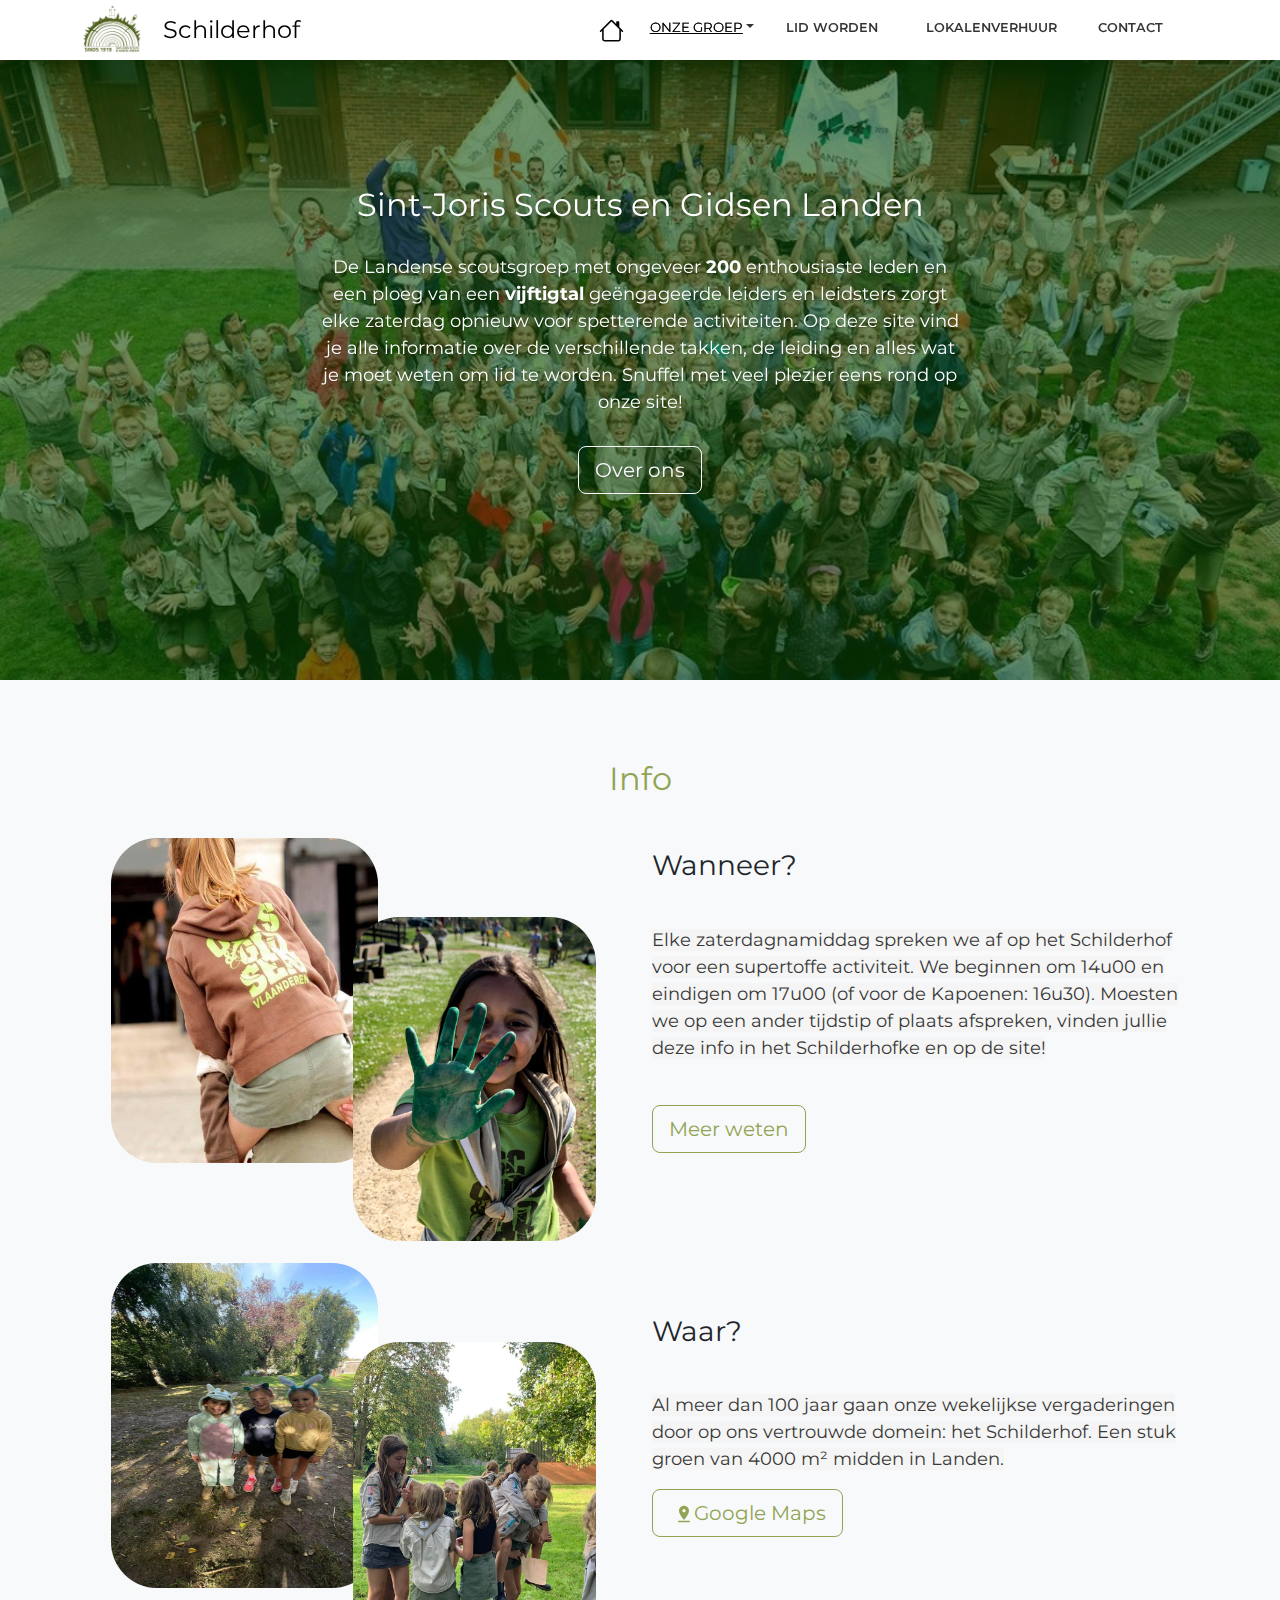
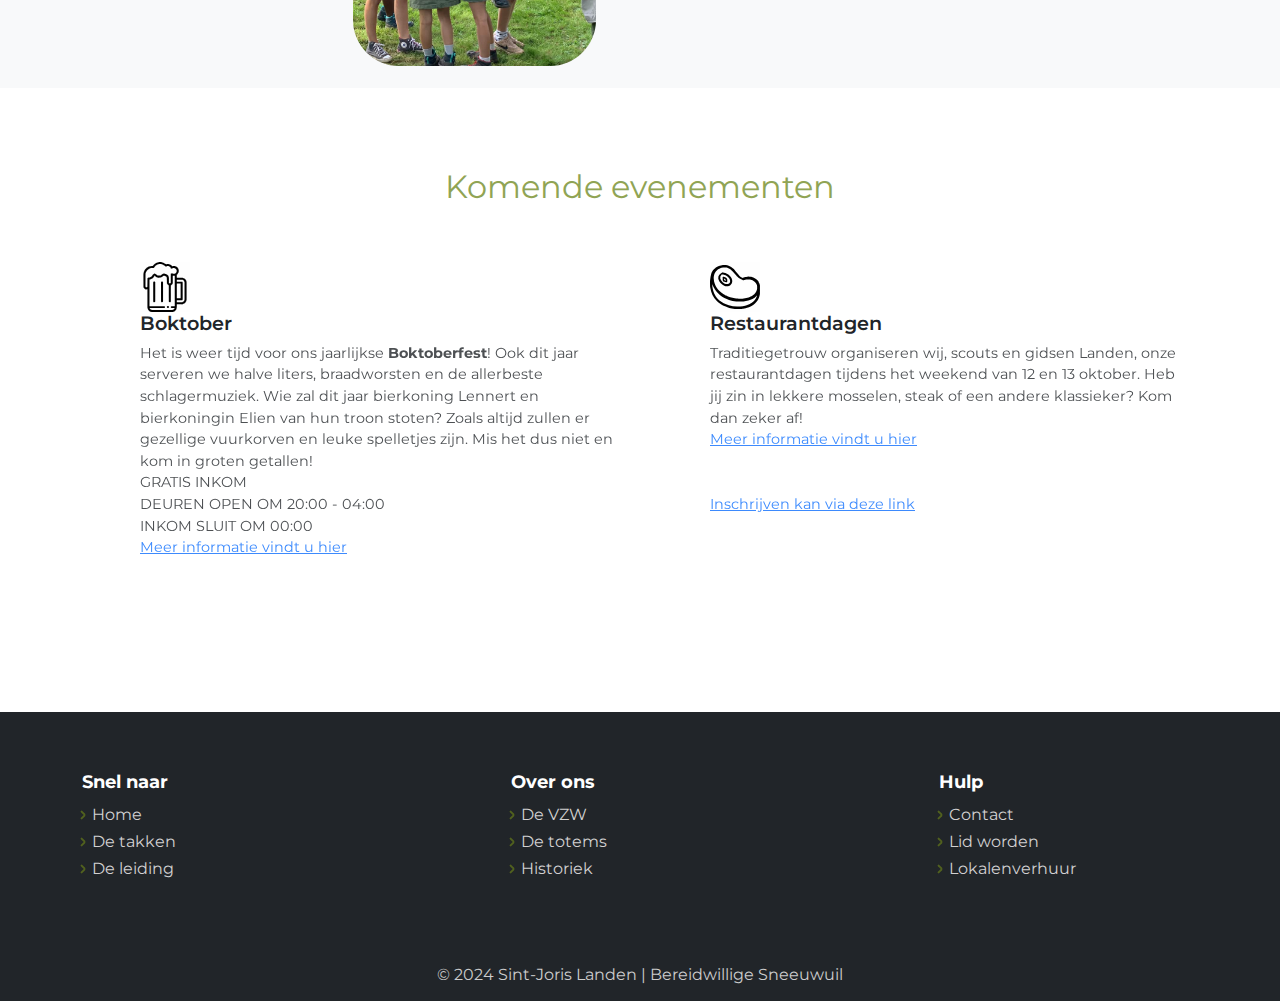
==== commit 1662d41c: "Edits before push to prod" ====
--- a/index.html
+++ b/index.html
@@ -42,7 +42,7 @@
         <section id="mainSectionWithImage" class="clean-block clean-hero hide" style="color: rgba(9,71,4,0.59);opacity: 1;filter: blur(0px);background: url('assets/img/scenery/groepsfoto.jpg'); background-size: cover">
             <div class="text">
                 <h2>Sint-Joris Scouts en Gidsen Landen</h2>
-                <p style="--bs-body-color: var(--bs-body-bg);">De Landense scoutsgroep met ongeveer&nbsp;<strong>200 enthousiaste leden</strong>&nbsp;en een ploeg van een&nbsp;<strong>vijftigtal geëngageerde leiders en leidsters</strong>&nbsp;zorgen elke zaterdag opnieuw voor spetterende activiteiten.<br>Op deze site vind je alle informatie over de verschillende takken, de leiding en alles wat je moet weten om lid te worden.<br> Snuffel met veel plezier eens rond op onze site!</p>
+                <p style="--bs-body-color: var(--bs-body-bg);">De Landense scoutsgroep met ongeveer <b>200</b> enthousiaste leden en een ploeg van een <b>vijftigtal</b> geëngageerde leiders en leidsters zorgt elke zaterdag opnieuw voor spetterende activiteiten. Op deze site vind je alle informatie over de verschillende takken, de leiding en alles wat je moet weten om lid te worden. Snuffel met veel plezier eens rond op onze site!</p>
                 <a id="overOns" class="btn btn-outline-light btn-lg" role="button" href="over-ons.html">Over ons</a>
                 <a id="info" class="btn btn-outline-light btn-lg" role="button" href="de-groep.html">Meer informatie over de groep</a>
             </div>
@@ -58,7 +58,7 @@
                     <div class="col-md-6">
                         <h3>Wanneer?</h3>
                         <div>
-                            <p style="font-size: 18px;"><br><span style="color: rgb(56, 56, 56); background-color: rgb(245, 245, 245);">Elke zaterdagnamiddag spreken we op het Schilderhof af voor een supertoffe activiteit. We beginnen om 14 en eindigen om 17u00. Als we op een ander tijdstip of plaats afspreken, kunnen jullie deze info vinden in het Schilderhofke en op de site!</span><br><br></p>
+                            <p style="font-size: 18px;"><br><span style="color: rgb(56, 56, 56); background-color: rgb(245, 245, 245);">Elke zaterdagnamiddag spreken we af op het Schilderhof voor een supertoffe activiteit. We beginnen om 14u00 en eindigen om 17u00 (of voor de Kapoenen: 16u30). Moesten we op een ander tijdstip of plaats afspreken, vinden jullie deze info in het Schilderhofke en op de site!</span><br><br></p>
                         </div><a class="btn btn-outline-primary btn-lg turnSmoothGreen" role="button" href="over-ons.html">Meer weten</a>
                     </div>
                 </div>
@@ -71,7 +71,7 @@
                     <div class="col-md-6">
                         <h3>Waar?</h3>
                         <div>
-                            <p style="font-size: 18px;"><br><span style="color: rgb(56, 56, 56); background-color: rgb(245, 245, 245);">Al meer als 100 jaar gaan onze wekelijkse vergaderingen door op ons vertrouwde domein : Het Schilderhof. Een stuk groen van 4000m² midden in Landen.</span></p>
+                            <p style="font-size: 18px;"><br><span style="color: rgb(56, 56, 56); background-color: rgb(245, 245, 245);">Al meer dan 100 jaar gaan onze wekelijkse vergaderingen door op ons vertrouwde domein: het Schilderhof. Een stuk groen van 4000 m² midden in Landen.</span></p>
                         </div><a class="btn btn-outline-primary btn-lg" role="button" href="https://maps.app.goo.gl/QR1M5pHHkNRDky6W9" target="_blank">&nbsp;<svg xmlns="http://www.w3.org/2000/svg" height="1em" viewBox="0 0 24 24" width="1em" fill="currentColor" style="transform: translateY(-1px);">
                                 <path d="M0 0h24v24H0z" fill="none"></path>
                                 <path d="M18 8c0-3.31-2.69-6-6-6S6 4.69 6 8c0 4.5 6 11 6 11s6-6.5 6-11zm-8 0c0-1.1.9-2 2-2s2 .9 2 2-.89 2-2 2c-1.1 0-2-.9-2-2zM5 20v2h14v-2H5z"></path>
